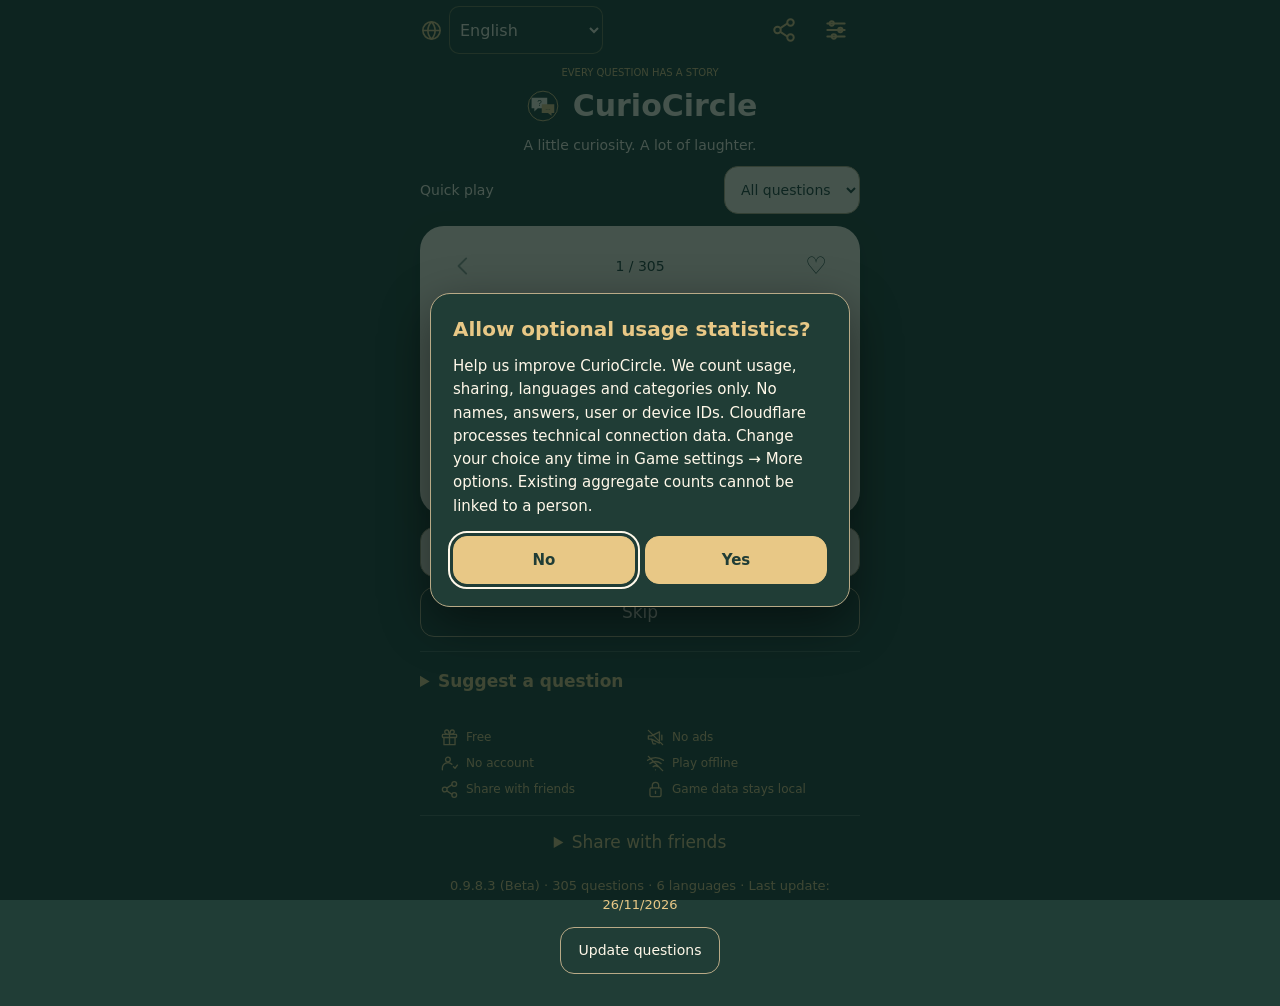
==== index.html @ 9eec9ba7 "Release catalogue quality beta 0.9.8.3" ====
<!doctype html>
<html lang="en-GB"><head><meta charset="utf-8"><meta name="viewport" content="width=device-width,initial-scale=1,viewport-fit=cover"><meta name="theme-color" content="#203d36"><link rel="manifest" href="./manifest.webmanifest"><link rel="icon" href="./icon.svg"><title>CurioCircle</title><style>
*{box-sizing:border-box}body{margin:0;background:#203d36;color:#fff8e9;font:17px system-ui,sans-serif;min-height:100dvh}main{max-width:480px;margin:auto;padding:24px 20px}header{text-align:center}h1{font-size:36px;margin:12px 0}p{line-height:1.5}small{color:#e8c886}button,select{font:inherit;padding:14px;border-radius:14px;border:1px solid #b9aa87;background:#fff8e9;color:#203d36;cursor:pointer}button:focus-visible,select:focus-visible{outline:3px solid #e8c886;outline-offset:3px}.card{background:#fff8e9;color:#203d36;border-radius:24px;padding:24px;min-height:260px;display:flex;flex-direction:column;justify-content:space-between;margin:24px 0;box-shadow:0 8px 24px #0003}.top{display:flex;justify-content:space-between;align-items:center;gap:12px}.question{font-size:27px;font-weight:650;text-align:center;line-height:1.35}.actions{display:grid;gap:12px}.secondary{background:transparent;color:#fff8e9}.note{text-align:center;font-size:13px;color:#e8c886}#heart{padding:8px 14px;font-size:24px}footer{text-align:center;margin-top:24px} .languages{display:flex;gap:4px}.languages button{background:transparent;color:#fff8e9;border:0;padding:10px 6px;font-size:13px}.languages button[aria-pressed=true]{color:#e8c886;text-decoration:underline;font-weight:bold}button:disabled{opacity:.45;cursor:default}#filter{font-size:14px} footer.note{display:flex;flex-direction:column;align-items:center;gap:12px;margin-top:24px;padding-bottom:env(safe-area-inset-bottom,0px);line-height:1.5}footer.note br{display:none}#updateStatus:empty{display:none}#update{font-size:14px;padding:12px 18px}#heart[aria-pressed=true]{color:#b52d42}#count{font-size:14px;color:#476057}header h1{margin:8px 0}header p{margin:8px 0 16px}main{padding-top:20px} .card{margin:20px 0}  .settings{margin:12px 0;display:grid;gap:8px}.settings summary{cursor:pointer;color:#e8c886;font-size:14px;padding:8px 0}.settings label{font-size:14px}.settings select,.settings input{width:100%;font:inherit;padding:10px;border-radius:10px;border:1px solid #b9aa87}.settings[open]>*{margin-bottom:8px}#turn{text-align:center;color:#e8c886;font-size:15px;margin:8px 0}#turn:empty{display:none}#filter{max-width:65%} header .brand{display:flex;align-items:center;justify-content:center;gap:10px}header .brand img{width:48px;height:48px}header h1{font-size:30px}header p{font-size:14px;margin:4px 0 12px}header small{font-size:10px}.sharePanel{margin-top:24px;border-top:1px solid #ffffff30;padding-top:16px;text-align:center}.sharePanel summary{cursor:pointer;color:#e8c886;padding:10px}.sharePanel img{display:block;width:164px;margin:16px auto;border-radius:8px}.sharePanel a{color:#e8c886}.sharePanel .actions{margin:16px 0}.sharePanel p{font-size:14px}.nav{display:flex;justify-content:space-between;align-items:center;margin-top:8px}.nav button{font-size:14px;padding:10px 14px}#playerSetup button{margin-top:8px} @media(max-width:380px){main{padding:16px 14px}.card{padding:20px;min-height:240px}.question{font-size:24px}.nav{gap:8px}.nav button{font-size:12px}}button[hidden]{display:none} .settings input{color:#203d36;background:#fff8e9} .sharePanel{scroll-margin-top:16px}main{padding-top:0}.smart{position:sticky;top:0;z-index:5;background:#203d36;display:flex;justify-content:space-between;align-items:center;gap:4px;padding:6px 0;transition:transform .18s ease;}.smart.away:not(:focus-within){transform:translateY(-120%);pointer-events:none}.navIcons{display:flex;gap:4px}.languages{gap:2px}.languages button{font-size:16px;min-width:48px;min-height:48px;padding:8px 4px}.iconButton{display:inline-flex;align-items:center;justify-content:center;width:48px;height:48px;flex:none;padding:10px;border:0;background:transparent;color:#e8c886}.iconButton svg{width:26px;height:26px;fill:none;stroke:currentColor;stroke-width:1.8;stroke-linecap:round;stroke-linejoin:round}.card .iconButton{color:#203d36}.card .top{gap:4px}#heart{min-width:48px;min-height:48px;padding:6px;border:0;background:transparent}#progress{font-size:14px}#count{text-align:center;font-size:13px}.modeRow{gap:8px;font-size:14px}.modeRow select{min-height:48px;padding:8px 12px}.settings:not([open]){display:none}.settings[open]{display:block;scroll-margin-top:68px}.card{margin:12px 0;min-height:245px;padding:16px 20px;gap:12px}.question{overflow-wrap:anywhere}.actions{gap:10px}.actions button{min-height:48px}.sharePanel{margin-top:16px;padding-top:6px;scroll-margin-top:68px}footer.note{margin-top:14px;gap:12px}#update{min-height:44px}header p{margin-bottom:10px}header .brand img{width:40px;height:40px}@media(max-width:360px){.languages button{min-width:44px}.navIcons{gap:0}.card{padding:12px 16px}.question{font-size:23px}}@media(prefers-reduced-motion:reduce){.smart{transition:none}}#categoryTag{align-self:center;border-radius:999px;padding:5px 12px;font-size:12px;font-weight:600;background:#e7ddf5;color:#64428a}#categoryTag[data-cat="0"]{background:#f5dfa3;color:#72520c}#categoryTag[data-cat="1"]{background:#d9e7fa;color:#254b83}#categoryTag[data-cat="3"]{background:#d7ead9;color:#315c39}#categoryTag[data-cat="4"]{background:#f8dcc8;color:#934c24}#categoryTag[data-cat="5"]{background:#f1d9e4;color:#873d60}#categoryTag[data-cat="6"]{background:#dfdcf8;color:#51428a}#categoryTag[data-cat="7"]{background:#cde9e8;color:#245d59}#categoryTag[hidden]{display:none}.settings input[type=checkbox]{width:20px;height:20px;vertical-align:middle}.settings p{font-size:14px}.card{gap:8px}#extrasPanel{padding:8px 0}#extrasPanel h3{font-size:15px;margin:16px 0 8px}#extrasPanel button{margin:4px 0;min-height:44px}#extrasPanel textarea{width:100%;font:inherit;border-radius:10px;padding:10px}#customFields label{display:block;margin:6px 0}#favList{max-height:240px;overflow:auto}#favList p{border-bottom:1px solid #ffffff30;padding:8px 0;margin:0}@media(prefers-reduced-motion:no-preference){.question{animation:appear .18s ease}@keyframes appear{from{opacity:.7}to{opacity:1}}}.languageControl{display:flex;align-items:center;gap:6px;min-width:0;flex:1;max-width:230px}.languageControl svg{width:23px;height:23px;flex:none;fill:none;stroke:#e8c886;stroke-width:1.7}.languageControl select{min-height:48px;min-width:0;max-width:100%;font-size:16px;padding:8px 6px;background:#203d36;color:#fff8e9;border:1px solid #e8c88666;border-radius:10px}.languageControl select option{background:#203d36;color:#fff8e9}@media(max-width:340px){.languageControl{gap:3px}.languageControl select{font-size:14px}.navIcons{gap:0}}
/* Settings: reserve room for visible keyboard focus, even with wrapped labels. */
.settings[open]{display:block;line-height:1.45}
.settings[open]>summary{margin:0 0 14px;padding:8px 0}
.settings[open]>label:not(:has(input[type="checkbox"])),#playerSetup>label,#customFields>label{display:block;margin:14px 0 8px;line-height:1.45;overflow-wrap:anywhere}
.settings[open]>select,#playerSetup>input,#customFields input{display:block;width:100%;min-height:48px;margin:0 0 16px;box-sizing:border-box}
.settings[open]>label:has(input[type="checkbox"]){display:flex;align-items:flex-start;gap:8px;margin:14px 0;min-height:44px;line-height:1.45}
.settings input[type="checkbox"]{flex:none;margin:3px 0 0}
.settings input:focus-visible,.settings textarea:focus-visible{outline:3px solid #e8c886;outline-offset:3px}
.settings #playerSetup[hidden]{display:none}
.settings #playerSetup:not([hidden]){margin:0 0 16px}
.settings #playerSetup button{margin:0 0 8px}
.settings #customFields>label{margin:12px 0 16px}
.settings #customFields input{margin:8px 0 0}
.settings #extrasPanel h3{margin:20px 0 10px;line-height:1.45}
.settings #extrasPanel button{margin:6px 10px 6px 0}
.settings #feedbackText{display:block;margin:8px 0 12px}
.settings #restart{margin-top:12px;min-height:48px;max-width:100%;white-space:normal}

[hidden]{display:none!important}
#activeFilters{display:flex;align-items:center;gap:8px;justify-content:space-between;margin:7px 0 2px;flex-wrap:wrap}
#activeFilterText{font-size:13px;color:#e8c886;overflow-wrap:anywhere;flex:1;min-width:0}
#clearFilters{font-size:13px;min-height:44px;padding:8px 10px}
#benefits{display:grid;grid-template-columns:repeat(2,minmax(0,1fr));gap:7px 12px;margin:16px auto 6px;max-width:400px;font-size:12px;color:#e8c886;line-height:1.35}
.benefit{display:flex;align-items:center;gap:7px;min-width:0}
.benefit svg{width:19px;height:19px;flex:none;fill:none;stroke:currentColor;stroke-width:1.65;stroke-linecap:round;stroke-linejoin:round}
.benefit span{min-width:0;overflow-wrap:anywhere}
@media(max-width:340px){.benefit{gap:4px}.benefit svg{width:17px;height:17px}}
.settingsHeading{font-size:13px;color:#e8c886;margin:16px 0 8px;border-bottom:1px solid #ffffff30;padding-bottom:7px}
#privacyPanel{margin:14px 0 4px}
#privacyPanel p{color:#fff8e9;line-height:1.55}
#shareStatus:not(:empty){min-height:24px;color:#e8c886}
#currentMode{min-width:0;overflow-wrap:anywhere}
#filter{min-width:0}
#extrasPanel button{max-width:100%;white-space:normal}
#favList p{overflow-wrap:anywhere}
#categoryTag{text-align:center;max-width:100%;overflow-wrap:anywhere}
.question{hyphens:auto}
@media(max-width:360px){#benefits{font-size:11px;gap:3px 8px}#filter{max-width:60%}}

#communityRating{padding-top:4px;text-align:center;color:#536b60;font-size:11px}
#communityRating p{margin:0 0 3px}
#communityRating [role=status]:empty{display:none}
.cc-rating-label{font-size:11px;line-height:1.3}
.cc-rating-actions{display:flex;justify-content:center;gap:6px}
.cc-rating-actions .cc-thumb{display:inline-flex;align-items:center;justify-content:center;width:44px;height:44px;min-width:44px;padding:0;border:0;border-radius:10px;background:transparent;color:#657c70}
.cc-thumb svg{width:21px;height:21px;fill:none;stroke:currentColor;stroke-width:1.7;stroke-linecap:round;stroke-linejoin:round}
.cc-rating-actions .cc-thumb[aria-pressed=true]{color:#203d36;background:#dce7df}
.cc-rating-actions .cc-thumb[aria-pressed=true] svg{fill:#c4d7ca;stroke-width:2}
.cc-rating-actions button:focus-visible{outline-color:#203d36}
#communityRating .cc-remove-rating{padding:4px 8px;min-height:32px;border:0;background:transparent;text-decoration:underline;color:#536b60;font-size:11px}
#communitySettings{border-top:1px solid #ffffff30;padding:12px 0;margin:10px 0}
#communitySettings summary{font-weight:600;min-height:44px;color:#e8c886;cursor:pointer}
#communitySettings textarea{display:block;width:100%;margin:8px 0;color:#203d36;background:#fff8e9;min-height:90px}
#communitySettings .cc-community-note{font-size:12px;color:#c4c8c6;line-height:1.45;margin:5px 0 10px}
#communitySettings button{font-size:14px;min-height:44px}
/* Mobile UX review: grouped settings, consistent touch targets, clear spacing. */
html{scroll-padding-top:72px}
main{padding-bottom:max(20px,env(safe-area-inset-bottom))}
button,select,input,textarea{max-width:100%;touch-action:manipulation}
button{white-space:normal;overflow-wrap:anywhere}
textarea,input:not([type=checkbox]){font:inherit;font-size:16px;line-height:1.5}
textarea{resize:vertical}
textarea:focus-visible,input:focus-visible,summary:focus-visible{outline:3px solid #e8c886;outline-offset:3px}
details summary{overflow-wrap:anywhere}
#extrasPanel .optionGroup{border-bottom:1px solid #ffffff22;padding:4px 0;margin:4px 0 8px}
#extrasPanel .optionGroup>summary,#communitySettings summary{display:list-item;min-height:44px;padding:12px 0;color:#e8c886;cursor:pointer;line-height:1.4}
#extrasPanel .optionGroup[open]{padding-bottom:12px}
#extrasPanel .optionGroup p{margin:8px 0;line-height:1.5}
#extrasPanel .backupActions{display:grid;grid-template-columns:1fr 1fr;gap:10px;margin:10px 0}
#extrasPanel .backupActions button{margin:0;width:100%;min-width:0}
#extrasPanel .optionGroup>button{display:block;margin:12px 0 0;width:100%;min-height:44px}
#favList{max-height:none;overflow:visible}
#favList .favRow{display:grid;grid-template-columns:minmax(0,1fr) 44px;align-items:center;gap:12px;border-bottom:1px solid #ffffff20;padding:8px 0;font-size:14px;line-height:1.45;overflow-wrap:anywhere}
#favList .favRemove{padding:0;margin:0;display:grid;place-items:center;width:44px;height:44px;border:0;background:transparent;color:#ed9da6;font-size:24px}
#favStatus:empty,#extraStatus:empty,#feedbackStatus:empty,#communitySettings [role=status]:empty{display:none}
#favStatus,#feedbackStatus,#communitySettings [role=status]{font-size:13px;line-height:1.4;margin:10px 0 0}
#communitySettings{padding:6px 0;margin:14px 0 8px}
#communitySettings textarea,#feedbackText{box-sizing:border-box;width:100%;border:1px solid #b9aa87;border-radius:12px;padding:12px;font:inherit;font-size:16px;line-height:1.5;background:#fff8e9;color:#203d36;min-height:90px}
#communitySettings label{display:block;font-size:14px;margin:6px 0 8px}
#communitySettings .cc-submit{display:block;width:100%;margin:12px 0 0;min-height:48px}
.cc-community-note,#communitySettings .cc-community-note{font-size:12px;line-height:1.45;color:#c4c8c6;margin:6px 0 10px}
.cc-pending-actions{display:grid;gap:8px;margin-top:12px}
.cc-pending-actions button{background:transparent;color:#fff8e9;min-height:44px}
.cc-rating-actions{gap:12px}
.cc-rating-label{max-width:260px;margin-inline:auto!important}
#privacyPanel p{font-size:13px;line-height:1.55}
.srOnly{position:absolute;width:1px;height:1px;padding:0;margin:-1px;overflow:hidden;clip:rect(0,0,0,0);white-space:nowrap;border:0}
@media(max-width:340px){#extrasPanel .backupActions{grid-template-columns:1fr}.modeRow{gap:6px}.modeRow select{max-width:60%}}
#categoryFilter{border:1px solid #ffffff30;border-radius:12px;margin:12px 0 16px;padding:8px 12px 12px;min-width:0}#categoryFilter legend{font-size:14px;color:#e8c886;padding:0 6px}#categoryFilter .categoryChoice{display:flex;align-items:center;gap:12px;min-height:44px;padding:7px 0;cursor:pointer;overflow-wrap:anywhere}#categoryFilter .categoryChoice input{margin:0;accent-color:#e8c886;width:22px;height:22px}#categoryFilter .categoryMaster{font-weight:600;border-bottom:1px solid #ffffff30}#applyCategories{width:100%;min-height:44px;margin:8px 0 0;padding:10px;font-size:14px}#categoryFilter .categoryChoice span{flex:1;min-width:0}
#appDialog{box-sizing:border-box;width:calc(100% - 32px);max-width:420px;max-height:calc(100dvh - 32px);overflow:auto;border:1px solid #b9aa87;border-radius:20px;padding:22px;background:#203d36;color:#fff8e9;box-shadow:0 16px 50px #0007}#appDialog::backdrop{background:#071d18bf}#appDialog h2{margin:0 0 12px;font-size:20px;color:#e8c886;line-height:1.35;overflow-wrap:anywhere}#dialogMessage{font-size:15px;line-height:1.55;margin:0 0 18px;overflow-wrap:anywhere}#dialogCopy{width:100%;padding:10px;border:1px solid #b9aa87;border-radius:10px;background:#fff8e9;color:#203d36;min-height:90px;margin-bottom:14px;resize:vertical}#appDialog .dialogActions{display:flex;flex-wrap:wrap;gap:10px;justify-content:flex-end}#appDialog button{flex:1;min-height:48px;padding:10px;font-size:15px}#appDialog button:focus-visible{outline-offset:2px}
#usagePanel{padding:12px 0 4px;border-top:1px solid #ffffff30;margin:12px 0}#extrasPanel #usagePanel h3{font-size:15px;margin:4px 0 8px;color:#e8c886}#usageHint{font-size:13px;line-height:1.5}#usagePanel .usageChoice{display:flex;align-items:center;gap:10px;min-height:48px;cursor:pointer}#usageConsent{accent-color:#e8c886;flex:none;width:22px;height:22px}
#achievementHint{font-size:13px;color:#e8c886;line-height:1.45}#achievementOverview{display:grid;grid-template-columns:repeat(2,minmax(0,1fr));gap:8px;margin:10px 0}.achievementMetric{border:1px solid #ffffff26;border-radius:12px;padding:12px 9px;display:grid;gap:4px;overflow-wrap:anywhere}.achievementMetric strong{font-size:20px;color:#e8c886}.achievementMetric span{font-size:12px;line-height:1.35}.achievementGroup{border-bottom:1px solid #ffffff26;padding:5px 0}.achievementGroup summary{min-height:44px;line-height:1.4;overflow-wrap:anywhere}.achievementGroup p{font-size:12px;line-height:1.45;margin:7px 0}.achievementGroup progress{width:100%;height:10px;accent-color:#e8c886}.achievementMedals{display:flex;flex-wrap:wrap;gap:6px;margin:10px 0}.achievementMedals span{padding:6px 9px;border-radius:12px;font-size:12px;border:1px solid #e8c88655}.achievementMedals .earned{background:#e8c886;color:#203d36}.achievementMedals .locked{color:#e7dfcc}.achievementChoice{display:flex;align-items:center;gap:10px;min-height:44px;margin-top:10px}#achievementEffects{accent-color:#e8c886;flex:none}#achievementNotice{position:fixed;bottom:max(16px,env(safe-area-inset-bottom));left:50%;transform:translateX(-50%);width:calc(100% - 32px);max-width:400px;z-index:9;background:#e8c886;color:#203d36;border-radius:14px;padding:13px 16px;box-shadow:0 6px 30px #0006;font-size:14px;text-align:center;pointer-events:none;overflow-wrap:anywhere}@media(prefers-reduced-motion:no-preference){#achievementNotice:not([hidden]){animation:achievementAppear .3s ease-out}@keyframes achievementAppear{from{opacity:0;transform:translate(-50%,8px)}to{opacity:1;transform:translate(-50%,0)}}}
#appDialog.equalChoices .dialogActions button{flex:1 1 0;min-width:0;background:#e8c886;color:#203d36;border:1px solid #e8c886;font-weight:600}#appDialog.equalChoices .dialogActions button:focus-visible{outline:2px solid #fff8e9;outline-offset:3px}
</style></head>
<body><main><nav id="smartHeader" class="smart"><div class="languageControl"><svg aria-hidden="true" viewBox="0 0 24 24"><circle cx="12" cy="12" r="9"/><path d="M3 12h18M12 3c-5 5-5 13 0 18M12 3c5 5 5 13 0 18"/></svg><select id="lang" aria-label="Language"><option value="en" lang="en-GB">English</option><option value="de" lang="de-DE">Deutsch</option><option value="es" lang="es-ES">Español</option><option value="fr" lang="fr-FR">Français</option><option value="pt" lang="pt-BR">Português (BR)</option><option value="it" lang="it-IT">Italiano</option></select></div><div class="navIcons"><button id="shareJump" class="iconButton" type="button"><svg viewBox="0 0 24 24" aria-hidden="true"><circle cx="18" cy="5" r="3"/><circle cx="6" cy="12" r="3"/><circle cx="18" cy="19" r="3"/><path d="m9 10 6-4M9 14l6 4"/></svg></button><button id="settingsJump" class="iconButton" type="button"><svg viewBox="0 0 24 24" aria-hidden="true"><path d="M4 6h16M4 12h16M4 18h16"/><circle cx="8" cy="6" r="2"/><circle cx="16" cy="12" r="2"/><circle cx="10" cy="18" r="2"/></svg></button></div></nav><header><small id="brandStory">EVERY QUESTION HAS A STORY</small><div class="brand"><img src="./icon.svg" alt=""><h1>CurioCircle</h1></div><p id="brandTagline">A little curiosity. A lot of laughter.</p></header><div class="top modeRow"><span id="currentMode"></span><select id="filter"></select></div><div id="activeFilters" hidden><span id="activeFilterText"></span><button id="clearFilters" class="secondary" type="button"></button></div><details class="settings"><summary id="settingsTitle"></summary><h3 class="settingsHeading" id="playHeading"></h3><label for="mode" id="modeLabel"></label><select id="mode"></select><div id="playerSetup" hidden><label for="players" id="playersLabel"></label><input id="players" maxlength="240"><button id="applyPlayers" type="button" class="secondary"></button></div><fieldset id="categoryFilter"><legend id="categoryLabel"></legend><label class="categoryChoice categoryMaster"><input type="checkbox" id="allCategories"><span id="allCategoriesLabel"></span></label><div id="categoryChoices"></div><button id="applyCategories" type="button" class="secondary"></button></fieldset><label><input type="checkbox" id="awake"> <span id="awakeLabel"></span></label><p id="instructions"></p><details id="extrasPanel"><summary id="extrasTitle"></summary><h3 class="settingsHeading" id="questionHeading"></h3><details class="optionGroup" id="favPanel"><summary id="favTitle"></summary><div id="favList"></div><p id="favStatus" role="status"></p></details><details id="achievementPanel" class="optionGroup"><summary id="achievementTitle"></summary><p id="achievementHint"></p><div id="achievementOverview"></div><div id="achievementGroups"></div><label class="achievementChoice"><input type="checkbox" id="achievementEffects"><span id="achievementEffectsLabel"></span></label></details><details class="optionGroup"><summary id="customTitle"></summary><p id="customHint"></p><div id="customFields"></div><button id="addCustom" type="button"></button></details><h3 class="settingsHeading" id="dataHeading"></h3><details class="optionGroup"><summary id="dataTitle"></summary><div class="backupActions"><button id="exportData" type="button"></button><button id="importData" type="button"></button></div><input id="importFile" type="file" accept="application/json" hidden><button id="resetData" class="secondary" type="button"></button></details><details class="optionGroup" id="betaFeedbackPanel"><summary id="feedbackTitle"></summary><label class="srOnly" for="feedbackText" id="feedbackLabel"></label><textarea id="feedbackText" rows="3" maxlength="1000" aria-describedby="feedbackHint"></textarea><p id="feedbackHint" class="cc-community-note"></p><button id="feedbackCopy" type="button"></button><p id="feedbackStatus" role="status"></p></details><p id="extraStatus" role="status"></p><details id="privacyPanel" class="optionGroup"><summary id="privacyTitle"></summary><p id="privacyText"></p><p id="communityPrivacy"></p></details><section id="usagePanel" aria-labelledby="usageTitle"><h3 id="usageTitle"></h3><p id="usageHint"></p><label class="usageChoice"><input type="checkbox" id="usageConsent"><span id="usageConsentLabel"></span></label></section></details><button id="restart" class="secondary" type="button"></button></details><div id="turn" aria-live="polite"></div><section class="card"><div class="top"><button id="back" class="iconButton" type="button"><svg viewBox="0 0 24 24" aria-hidden="true"><path d="m14 5-7 7 7 7"/></svg></button><span id="progress"></span><button id="heart" aria-label="Favourite" aria-pressed="false">♡</button></div><div id="categoryTag"></div><div class="question" id="question" aria-live="polite"></div><div id="communityRating" hidden></div><div id="count"></div></section><div class="actions"><button id="answer"></button><button class="secondary" id="skip"></button><button id="roundRestart" type="button" hidden></button><button id="emptyReset" class="secondary" type="button" hidden></button></div><div id="communitySettings" hidden></div><div id="benefits" role="list"><div class="benefit" role="listitem"><svg aria-hidden="true" focusable="false" viewBox="0 0 24 24"><rect x="3" y="8" width="18" height="4" rx="1"/><path d="M5 12v9h14v-9M12 8v13M12 8C8 8 6 7 6 5a2.5 2.5 0 0 1 5 0l1 3ZM12 8c4 0 6-1 6-3a2.5 2.5 0 0 0-5 0l-1 3Z"/></svg><span id="benefit0"></span></div><div class="benefit" role="listitem"><svg aria-hidden="true" focusable="false" viewBox="0 0 24 24"><path d="M3 10v4h4l10 5V5L7 10H3ZM7 14l2 6h3M20 9v6M3 3l18 18"/></svg><span id="benefit1"></span></div><div class="benefit" role="listitem"><svg aria-hidden="true" focusable="false" viewBox="0 0 24 24"><circle cx="10" cy="7" r="3"/><path d="M3 20v-2a7 7 0 0 1 12-5M17 16l2 2 3-4"/></svg><span id="benefit2"></span></div><div class="benefit" role="listitem"><svg aria-hidden="true" focusable="false" viewBox="0 0 24 24"><path d="M2 8a16 16 0 0 1 20 0M5 12a11 11 0 0 1 14 0M9 16a5 5 0 0 1 6 0M12 20h.01M3 3l18 18"/></svg><span id="benefit3"></span></div><div class="benefit" role="listitem"><svg aria-hidden="true" focusable="false" viewBox="0 0 24 24"><circle cx="18" cy="5" r="3"/><circle cx="6" cy="12" r="3"/><circle cx="18" cy="19" r="3"/><path d="m9 10 6-4M9 14l6 4"/></svg><span id="benefit4"></span></div><div class="benefit" role="listitem"><svg aria-hidden="true" focusable="false" viewBox="0 0 24 24"><rect x="5" y="10" width="14" height="11" rx="2"/><path d="M8 10V7a4 4 0 0 1 8 0v3M12 14v3"/></svg><span id="benefit5"></span></div></div><details id="sharePanel" class="sharePanel"><summary id="shareTitle"></summary><p id="shareBenefits"></p><img id="qrImage" src="./qr.svg" alt="QR code"><a href="./qr.svg" download="CurioCircle-QR.svg" id="saveQR"></a><div class="actions"><button id="copyLink"></button><button id="whatsapp"></button><button id="shareQuestion" class="secondary"></button><button id="nativeShare" class="secondary"></button><button id="install" class="secondary"></button></div><p id="installHelp"></p><p id="shareStatus" role="status"></p></details><footer class="note"><span id="catalogueInfo"></span><br><button id="update" class="secondary" type="button"></button><button id="appUpdate" class="secondary" hidden></button><span id="offlineStatus" role="status"></span><div id="updateStatus" role="status"></div></footer></main><div id="achievementNotice" role="status" aria-live="polite" hidden></div>
<dialog id="appDialog" aria-labelledby="dialogTitle" aria-describedby="dialogMessage"><h2 id="dialogTitle">CurioCircle</h2><p id="dialogMessage"></p><textarea id="dialogCopy" readonly rows="3" hidden></textarea><div class="dialogActions"><button id="dialogCancel" type="button" class="secondary"></button><button id="dialogOK" type="button"></button></div></dialog><script src="./achievements.js"></script><script src="./usage.js?v=0982"></script><script src="./diversity.js"></script><script src="./mix.js"></script><script src="./localisation.js"></script><script src="./backend/community-client.js?v=098"></script>
<script>
'use strict';
const APP_VERSION="0.9.8.3 (Beta)";const LANGS=['en','de','es','fr','pt','it'];const LOCALES={en:'en-GB',de:'de-DE',es:'es-ES',fr:'fr-FR',pt:'pt-BR',it:'it-IT'};const LANG_NAMES={en:'English',de:'Deutsch',es:'Español',fr:'Français',pt:'Português (BR)',it:'Italiano'};let qs=[],catalogue=null;function validCatalogue(c){return c&&Number.isInteger(c.version)&&typeof c.published==='string'&&/^\d{4}-\d{2}-\d{2}$/.test(c.published)&&Number.isFinite(Date.parse(c.published+'T00:00:00Z'))&&Array.isArray(c.questions)&&c.questions.length>=200&&c.questions.every((q,i)=>q.id===i&&LANGS.every(k=>typeof q[k]==='string'&&q[k].trim())&&(i<100||Number.isInteger(q.category)&&q.category>=0&&q.category<=7));}function applyCatalogue(c){catalogue=c;qs=c.questions.map(q=>LANGS.map(k=>q[k]));}applyCatalogue(bundledCatalogue);try{const c=JSON.parse(localStorage.getItem('curiocircle-catalogue'));if(validCatalogue(c)&&c.version>=catalogue.version)applyCatalogue(c);localStorage.setItem('curiocircle-catalogue',JSON.stringify(catalogue))}catch{};const labels={en:['All questions','Favourites','Answered & next','Skip','Times answered','No favourites yet','New round'],de:['Alle Fragen','Favoriten','Beantwortet & weiter','Überspringen','Mal beantwortet','Noch keine Favoriten','Neue Runde'],es:['Todas las preguntas','Favoritas','Respondida y siguiente','Saltar','Veces respondida','Aún no hay favoritas','Nueva ronda'],...CC_I18N.labels};
const quickText={"de":["Kostenlos","Werbefrei","Ohne Anmeldung","Offline spielbar","Filter","Filter zurücksetzen","Noch nie beantwortet","Datenschutz","Du brauchst kein Konto und musst keine persönlichen Daten angeben. Im Reihum-Modus kannst du freiwillig Namen oder Spitznamen eingeben. Sie bleiben wie Favoriten, Antwortzähler, Spielstände und eigene Fragen auf deinem Gerät. CurioCircle speichert keine gesprochenen Antworten und überträgt diese Spieldaten nicht automatisch. Der geteilte App-Link enthält keine Spieldaten. Geteilte eigene Fragen können persönliche Inhalte enthalten; eine exportierte Sicherung enthält auch lokale Spielernamen und Spielstände. Du entscheidest, ob du diese Inhalte weitergibst; externe Dienste wie WhatsApp haben eigene Datenschutzregeln. Kein Werbetracking. Für das erste Laden und Updates ist Internet nötig; der Hostinganbieter kann technische Verbindungsdaten (z. B. IP-Adressen) verarbeiten.","Frage kopiert","Teilen abgeschlossen","Teilen nicht möglich","WhatsApp geöffnet","Keine Favoriten gespeichert","Spiel & Filter","Fragen & Favoriten","Daten & Feedback","Zurück zum Spiel","Sprachen","Mit Freunden teilbar","Spieldaten bleiben lokal","Offline nach dem ersten Online-Aufruf."],"en":["Free","No ads","No account","Play offline","Filter","Reset filters","Never answered","Privacy","You do not need an account or have to provide personal details. In take-turns mode, you can optionally enter names or nicknames. They stay on your device, along with favourites, answer counts, game progress and custom questions. CurioCircle does not record spoken answers or automatically transmit this game data. The shared app link contains no game data. Shared custom questions may contain personal information; an exported backup includes local player names and game progress. You decide whether to send these; external services such as WhatsApp have their own privacy rules. No advertising tracking. Internet is needed for the first load and updates; the hosting provider may process technical connection data (e.g. IP addresses).","Question copied","Sharing completed","Unable to share","WhatsApp opened","No favourites saved","Game & filters","Questions & favourites","Data & feedback","Back to game","languages","Share with friends","Game data stays local","Play offline after the first online load."],"es":["Gratis","Sin publicidad","Sin registro","Juega sin conexión","Filtro","Restablecer filtros","Aún sin responder","Privacidad","No necesitas una cuenta ni facilitar datos personales. En el modo por turnos puedes introducir nombres o apodos de forma voluntaria. Se guardan en tu dispositivo, al igual que las favoritas, los contadores de respuestas, el progreso y tus propias preguntas. CurioCircle no graba las respuestas habladas ni envía estos datos de juego automáticamente. El enlace de la app no contiene datos de juego. Las preguntas propias que compartas pueden contener información personal; una copia de seguridad exportada incluye también los nombres de los jugadores y el progreso. Tú decides si quieres enviarlos; los servicios externos, como WhatsApp, tienen sus propias normas de privacidad. Sin seguimiento publicitario. Necesitas internet para la primera carga y las actualizaciones; el proveedor de alojamiento puede tratar datos técnicos de conexión (p. ej., direcciones IP).","Pregunta copiada","Contenido compartido","No se ha podido compartir","WhatsApp abierto","Aún no hay favoritas","Juego y filtros","Preguntas y favoritas","Datos y comentarios","Volver al juego","idiomas","Comparte con amigos","Datos de juego locales","Juega sin conexión tras el primer acceso con internet."],"fr":["Gratuit","Sans publicité","Sans compte","Joue hors connexion","Filtre","Réinitialiser les filtres","Pas encore de réponse","Confidentialité","Tu n’as pas besoin de compte ni de fournir de données personnelles. En mode chacun son tour, tu peux saisir des prénoms ou des pseudonymes si tu le souhaites. Ils restent sur ton appareil, tout comme les favoris, les compteurs de réponses, la progression et les questions personnelles. CurioCircle n’enregistre pas les réponses orales et ne transmet pas automatiquement ces données de jeu. Le lien de l’application ne contient aucune donnée de jeu. Les questions personnelles partagées peuvent contenir des informations personnelles ; une sauvegarde exportée inclut aussi les noms des joueurs et la progression. Tu décides si tu veux les transmettre ; les services externes comme WhatsApp ont leurs propres règles de confidentialité. Aucun suivi publicitaire. Une connexion est nécessaire au premier chargement et aux mises à jour ; l’hébergeur peut traiter des données techniques de connexion (p. ex. les adresses IP).","Question copiée","Partage terminé","Impossible de partager","WhatsApp ouvert","Aucun favori enregistré","Jeu et filtres","Questions et favoris","Données et avis","Retour au jeu","langues","Partage entre amis","Données de jeu locales","Joue hors connexion après le premier chargement en ligne."],"pt":["Grátis","Sem anúncios","Sem cadastro","Jogue sem internet","Filtro","Limpar filtros","Ainda não respondida","Privacidade","Você não precisa criar conta nem fornecer dados pessoais. No modo de turnos, pode inserir nomes ou apelidos se quiser. Eles ficam no seu dispositivo, assim como as favoritas, as contagens de respostas, o progresso e as perguntas personalizadas. O CurioCircle não grava respostas faladas nem envia esses dados de jogo automaticamente. O link do app não contém dados de jogo. Perguntas personalizadas compartilhadas podem conter informações pessoais; um backup exportado inclui também os nomes dos jogadores e o progresso. Você decide se quer enviá-los; serviços externos, como o WhatsApp, têm suas próprias regras de privacidade. Sem rastreamento publicitário. É preciso ter internet no primeiro acesso e nas atualizações; o provedor de hospedagem pode processar dados técnicos de conexão (por exemplo, endereços IP).","Pergunta copiada","Compartilhamento concluído","Não foi possível compartilhar","WhatsApp aberto","Nenhuma favorita salva","Jogo e filtros","Perguntas e favoritas","Dados e feedback","Voltar ao jogo","idiomas","Compartilhe com amigos","Dados de jogo locais","Jogue sem internet após o primeiro acesso online."],"it":["Gratis","Senza pubblicità","Senza registrazione","Gioca offline","Filtro","Azzera filtri","Non ancora risposta","Privacy","Non serve un account né fornire dati personali. Nella modalità a turno puoi inserire nomi o soprannomi, se vuoi. Restano sul tuo dispositivo, insieme alle preferite, ai contatori delle risposte, ai progressi e alle domande personalizzate. CurioCircle non registra le risposte a voce né trasmette automaticamente questi dati di gioco. Il link dell’app non contiene dati di gioco. Le domande personalizzate condivise possono contenere informazioni personali; un backup esportato include anche i nomi dei giocatori e i progressi. Decidi tu se inviarli; servizi esterni come WhatsApp hanno le proprie regole sulla privacy. Nessun tracciamento pubblicitario. Serve internet per il primo caricamento e gli aggiornamenti; il fornitore di hosting può trattare dati tecnici di connessione (ad es. indirizzi IP).","Domanda copiata","Condivisione completata","Impossibile condividere","WhatsApp aperto","Nessuna preferita salvata","Gioco e filtri","Domande e preferite","Dati e feedback","Torna al gioco","lingue","Condividi con gli amici","Dati di gioco locali","Gioca offline dopo il primo accesso online."]};const $=id=>document.getElementById(id);let state={lang:(LANGS.includes(navigator.language.slice(0,2))?navigator.language.slice(0,2):'en'),fav:[],counts:{}};try{const s=JSON.parse(localStorage.getItem('curiocircle-v1'));if(s&&labels[s.lang]&&Array.isArray(s.fav)&&s.counts)state=s}catch{};let filter=state.filter|| (state.only?'fav':'all'),only=filter==='fav',deck=Array.isArray(state.deck)?state.deck.filter(i=>Number.isInteger(i)&&i>=0&&(i<qs.length||state.custom?.some(q=>q.id===i))):[],pos=Number.isInteger(state.pos)?state.pos:0;
function save(celebrate=false){const result=CCAchievements.evaluate(state,qs.length,categoryOf);if(celebrate&&result.added.length&&state.achievements.effects)celebrateAchievements(result.added);state.deck=deck;state.pos=pos;state.only=only;state.filter=filter;try{localStorage.setItem('curiocircle-v1',JSON.stringify(state))}catch{}}
const groups=[[0,2,6,9,13,17,19,35,38,40,44,47,62,67,71,84,88,98],[1,5,14,23,30,42,61,66,76,79,92],[3,8,11,15,20,25,29,32,34,37,45,49,53,57,60,73,77,81,87,90,96],[4,7,10,12,16,18,21,24,26,27,31,33,39,46,50,55,58,59,64,69,74,75,85,89,95,97],[36,43,48,51,54,56,63,65,72,80,83,86,93,94],[22,28,41,52,68,70,78,82,91,99]];const categoryNames={de:['Humor & Kurioses','Kindheit & Erinnerungen','Fantasie','Alltag & Gewohnheiten','Abenteuer & Entdeckungen','Persönlichkeit & Meinungen','Freunde & Miteinander','Welt & Neugier'],en:['Humour & curiosities','Childhood & memories','Imagination','Everyday life & habits','Adventure & discovery','Personality & opinions','Friends & connection','World & curiosity'],es:['Humor y curiosidades','Infancia y recuerdos','Imaginación','Vida cotidiana y hábitos','Aventura y descubrimiento','Personalidad y opiniones','Amistad y convivencia','Mundo y curiosidad'],...CC_I18N.categoryNames};const categoryOf=i=>i>=100000?2:i>=100?(catalogue?.questions[i]?.category??-1):groups.findIndex(g=>g.includes(i));
let achievementTimer=null,lastShareAction=-Infinity;
function achievementLabel(key,lang=state.lang){const [id,level]=key.split(':'),index=CCAchievements.groups.findIndex(g=>g.id===id),t=CCAchievements.labels(lang);return t[2+index]+' · '+(level==='all'?t[9]:new Intl.NumberFormat(LOCALES[lang]).format(Number(level)))}
function clearAchievementNotice(){clearTimeout(achievementTimer);$('achievementNotice').hidden=true;$('achievementNotice').textContent=''}
function celebrateAchievements(keys){
 clearAchievementNotice();const el=$('achievementNotice'),t=CCAchievements.labels(state.lang);el.textContent='🏆 '+t[13]+' '+achievementLabel(keys[keys.length-1])+(keys.length>1?' +'+(keys.length-1):'');el.hidden=false;achievementTimer=setTimeout(clearAchievementNotice,4000)
}
function recordShareAction(){const now=performance.now();if(now-lastShareAction<1000)return;lastShareAction=now;CCAchievements.share(state);save(true);renderAchievements()}
function renderAchievements(){
 const t=CCAchievements.labels(state.lang),m=CCAchievements.metrics(state,qs.length,categoryOf),a=state.achievements,fmt=new Intl.NumberFormat(LOCALES[state.lang]);
 $('achievementTitle').textContent=t[0]+' ('+a.unlocked.length+'/'+CCAchievements.total+')';$('achievementHint').textContent=t[1];$('achievementEffects').checked=a.effects;$('achievementEffectsLabel').textContent=t[14];
 const el=(tag,value,cls)=>{const n=document.createElement(tag);if(value!==undefined)n.textContent=value;if(cls)n.className=cls;return n};
 const overview=CCAchievements.groups.slice(0,4).map((g,i)=>{const n=el('div',undefined,'achievementMetric');n.append(el('strong',fmt.format(m[g.id])+(g.id==='distinct'?' / '+fmt.format(qs.length):'')),el('span',t[2+i]));return n});
 $('achievementOverview').replaceChildren(...overview);
 const panel=$('achievementGroups');
 // Keep expanded groups when other app controls rerender.
 const open=new Set([...panel.querySelectorAll('details[open]')].map(x=>x.dataset.metric));
 const sections=CCAchievements.groups.map((g,i)=>{
  const n=el('details',undefined,'achievementGroup');n.dataset.metric=g.id;n.open=open.has(g.id);
  const unlocked=g.levels.filter(v=>a.unlocked.includes(g.id+':'+v)).length;
  const suffix=g.id==='categories'?'/ 8':g.id==='languages'?'/ 6':'';
  const s=el('summary',g.icon+' '+t[2+i]+' · '+fmt.format(m[g.id])+suffix+' ('+unlocked+'/'+g.levels.length+')');n.append(s);
  const next=g.levels.find(v=>!a.unlocked.includes(g.id+':'+v)),target=next==='all'?qs.length:next;
  if(next!==undefined){const p=el('p',t[10]+': '+(next==='all'?t[9]:fmt.format(target)));const progress=document.createElement('progress');progress.max=target;progress.value=Math.min(m[g.id],target);progress.setAttribute('aria-label',t[10]+': '+t[2+i]);n.append(p,progress)}else n.append(el('p',t[12]));
  const awards=el('div',undefined,'achievementMedals');for(const v of g.levels){const key=g.id+':'+v,won=a.unlocked.includes(key),label=v==='all'?t[9]:fmt.format(v),medal=el('span',(won?'🏆 ':'○ ')+label,won?'earned':'locked');medal.setAttribute('aria-label',achievementLabel(key)+(won?' · '+t[11]:''));awards.append(medal)}n.append(awards);
  if(g.id==='categories'){n.append(el('p',t[15]));for(const [c,count] of m.perCategory.entries())n.append(el('p',categoryNames[state.lang][c]+' · '+fmt.format(count)+' / 10','achievementCategory'))}
  if(g.id==='shares')n.append(el('p',t[16]));if(g.id==='languages')n.append(el('p',t[17]));if(g.id==='days')n.append(el('p',t[18]));return n;
 });
 panel.replaceChildren(...sections)
}
$('achievementEffects').onchange=()=>{CCAchievements.normalise(state).effects=$('achievementEffects').checked;clearAchievementNotice();save()};
const misc={de:['Alle Kategorien','Kategorie','Bildschirm eingeschaltet lassen','Wähle eine Frage, beantworte sie gemeinsam oder überspringe sie. Das Herz speichert Favoriten.','Offline','Neue Version verfügbar – aktualisieren','Frage teilen','Runde beendet','Keine Fragen in dieser Auswahl'],en:['All categories','Category','Keep screen awake','Answer a question together or skip it. Tap the heart to save favourites.','Offline','New version available – update','Share question','Round complete','No questions in this selection'],es:['Todas las categorías','Categoría','Mantener la pantalla encendida','Responded juntos o saltad la pregunta. Pulsa el corazón para guardar favoritas.','Sin conexión','Nueva versión disponible – actualizar','Compartir pregunta','Ronda terminada','No hay preguntas en esta selección'],...CC_I18N.misc};let lastTap=0;const dialogText={"de":["Lokale Spieldaten zurücksetzen","Spieler, Favoriten, Antwortzähler, eigene Fragen und Spielstand auf diesem Gerät löschen? Deine gesendeten Bewertungen, Vorschläge und dein App-Feedback bleiben erhalten.","Abbrechen","Zurücksetzen","Sicherung importieren","Die Sicherung ersetzt die lokalen Spieldaten. Deine Bewertungen und gesendeten Vorschläge bleiben erhalten.","Importieren","Zum Kopieren gedrückt halten.","Schließen","Ausstehende Bewertungen verwerfen","Spieldaten zurückgesetzt.","Lokale Spieldaten","Kopieren"],"en":["Reset local game data","Delete players, favourites, answer counts, your own questions and game progress on this device? Your submitted ratings, suggestions and app feedback are kept.","Cancel","Reset","Import backup","The backup replaces your local game data. Your ratings and submitted suggestions are kept.","Import","Press and hold the text to copy it.","Close","Discard pending ratings","Game data reset.","Local game data","Copy"],"es":["Restablecer datos de juego","¿Borrar jugadores, favoritas, contadores de respuestas, preguntas propias y progreso de este dispositivo? Se conservan las valoraciones, propuestas y comentarios enviados.","Cancelar","Restablecer","Importar copia","La copia sustituye los datos de juego locales. Se conservan las valoraciones y propuestas enviadas.","Importar","Mantén pulsado el texto para copiarlo.","Cerrar","Descartar valoraciones pendientes","Datos de juego restablecidos.","Datos de juego locales","Copiar"],"fr":["Réinitialiser les données du jeu","Supprimer les joueurs, favoris, compteurs de réponses, questions personnelles et la progression sur cet appareil ? Les avis, propositions et commentaires envoyés sont conservés.","Annuler","Réinitialiser","Importer une sauvegarde","La sauvegarde remplace les données locales du jeu. Les avis et propositions envoyés sont conservés.","Importer","Appuie longuement sur le texte pour le copier.","Fermer","Annuler les avis en attente","Données du jeu réinitialisées.","Données locales du jeu","Copier"],"pt":["Redefinir dados do jogo","Apagar jogadores, favoritos, contadores de respostas, perguntas próprias e progresso neste aparelho? As avaliações, sugestões e comentários enviados são mantidos.","Cancelar","Redefinir","Importar backup","O backup substitui os dados locais do jogo. As avaliações e sugestões enviadas são mantidas.","Importar","Toque e segure o texto para copiá-lo.","Fechar","Descartar avaliações pendentes","Dados do jogo redefinidos.","Dados locais do jogo","Copiar"],"it":["Reimposta dati di gioco","Eliminare giocatori, preferiti, contatori delle risposte, domande personali e progressi su questo dispositivo? Le valutazioni, le proposte e i commenti inviati vengono conservati.","Annulla","Reimposta","Importa backup","Il backup sostituisce i dati di gioco locali. Le valutazioni e le proposte inviate vengono conservate.","Importa","Tieni premuto il testo per copiarlo.","Chiudi","Annulla valutazioni in sospeso","Dati di gioco reimpostati.","Dati di gioco locali","Copia"]};
let dialogResolver=null;
function showAppDialog(title,message,action,{copy=null,cancelLabel=null,equalChoices=false}={}){
 const dlg=$('appDialog'),field=$('dialogCopy'),cancel=$('dialogCancel'),ok=$('dialogOK'),t=dialogText[state.lang];
 if(dlg.open||dialogResolver)return Promise.resolve(false);
 $('dialogTitle').textContent=title;$('dialogMessage').textContent=message;field.hidden=copy===null;field.value=copy??'';
 cancel.textContent=cancelLabel??(copy===null?t[2]:t[8]);ok.textContent=action;ok.hidden=copy!==null;dlg.classList.toggle('equalChoices',equalChoices);
 dlg.lang=LOCALES[state.lang];return new Promise(resolve=>{dialogResolver=resolve;dlg.showModal();cancel.focus()});
}
function finishAppDialog(result){const dlg=$('appDialog');if(!dlg.open)return;dlg.close(result?'yes':'no')}
$('dialogCancel').onclick=()=>finishAppDialog(false);$('dialogOK').onclick=()=>finishAppDialog(true);
$('appDialog').addEventListener('cancel',e=>{e.preventDefault();finishAppDialog(false)});
$('appDialog').addEventListener('close',()=>{const resolve=dialogResolver;dialogResolver=null;$('dialogCopy').value='';if(resolve)resolve($('appDialog').returnValue==='yes')});
function manualCopy(value){const t=dialogText[state.lang];return showAppDialog(t[12],t[7],t[8],{copy:value})}
const ALL_CATEGORIES=[0,1,2,3,4,5,6,7];
function selectedCategories(){if(Array.isArray(state.categories)){const ids=ALL_CATEGORIES.filter(c=>state.categories.includes(c));if(ids.length)return ids}return ALL_CATEGORIES.includes(state.category)?[state.category]:[...ALL_CATEGORIES]}
function eligibleQuestionIds(){const cats=selectedCategories();return [...qs.map((_,i)=>i),...(state.custom||[]).map(q=>q.id)].filter(i=>(filter==='all'||(filter==='fav'?state.fav.includes(i):!state.counts[i]))&&cats.includes(categoryOf(i)))}
let categoryDraft=null,categoryRenderKey='';
const categoryApplyText={de:'Auswahl übernehmen',en:'Apply selection',es:'Aplicar selección',fr:'Appliquer la sélection',pt:'Aplicar seleção',it:'Applica selezione'};
function drawCategories(){
 const selected=selectedCategories(),key=state.lang+':'+selected.join(',');
 if(categoryRenderKey!==key||categoryDraft===null){
  categoryDraft=[...selected];categoryRenderKey=key;
  $('categoryChoices').replaceChildren(...ALL_CATEGORIES.map(c=>{const label=document.createElement('label');label.className='categoryChoice';const box=document.createElement('input');box.type='checkbox';box.value=String(c);box.checked=categoryDraft.includes(c);box.onchange=()=>{categoryDraft=box.checked?[...new Set([...categoryDraft,c])]:categoryDraft.filter(x=>x!==c);refreshCategoryDraft()};const name=document.createElement('span');name.textContent=categoryNames[state.lang][c];label.append(box,name);return label}));
 }
 $('allCategoriesLabel').textContent=misc[state.lang][0];
 $('applyCategories').textContent=categoryApplyText[state.lang];
 refreshCategoryDraft();
}
function refreshCategoryDraft(){
 const selected=selectedCategories(),master=$('allCategories');
 master.checked=categoryDraft.length===ALL_CATEGORIES.length;master.indeterminate=categoryDraft.length>0&&!master.checked;
 for(const b of $('categoryChoices').querySelectorAll('input'))b.checked=categoryDraft.includes(Number(b.value));
 $('applyCategories').disabled=!categoryDraft.length||(categoryDraft.length===selected.length&&selected.every(c=>categoryDraft.includes(c)));
}
$('allCategories').onchange=()=>{categoryDraft=$('allCategories').checked?[...ALL_CATEGORIES]:[];refreshCategoryDraft()};
$('applyCategories').onclick=()=>{if(!categoryDraft?.length)return;state.categories=ALL_CATEGORIES.filter(c=>categoryDraft.includes(c));state.category=-1;categoryDraft=null;CCUsage.categories(state.categories);shuffle()};
function recentDeck(){return deck.slice(Math.max(0,Math.min(pos+1,deck.length)-12),Math.min(pos+1,deck.length))}
function shuffle(){CCUsage.newRound();const recent=recentDeck();deck=mixQuestions(eligibleQuestionIds(),recent);state.mixRevision=1;state.history={};pos=0;save();render()}

const updateLabels={en:['Update questions','Last update','Questions updated','Already up to date','Update unavailable','questions'],de:['Fragen aktualisieren','Letzte Aktualisierung','Fragen aktualisiert','Bereits aktuell','Aktualisierung nicht verfügbar','Fragen'],es:['Actualizar preguntas','Última actualización','Preguntas actualizadas','Ya está actualizado','No se ha podido actualizar','preguntas'],...CC_I18N.updateLabels};let updateResult=null;function render(){const u=updateLabels[state.lang];$('update').textContent=u[0];$('catalogueInfo').textContent=APP_VERSION+' · '+qs.length+' '+u[5]+' · '+LANGS.length+' '+quickText[state.lang][18]+(catalogue?' · '+u[1]+': ' +new Intl.DateTimeFormat(LOCALES[state.lang],{day:'2-digit',month:'2-digit',year:'numeric',timeZone:'UTC'}).format(new Date(catalogue.published+'T00:00:00Z')):'');$('updateStatus').textContent=updateResult===null?'':u[updateResult];const l=labels[state.lang],i=deck[pos],valid=i!==undefined;document.documentElement.lang=LOCALES[state.lang];$('lang').value=state.lang;renderLanguage();renderSettings();renderShare();renderExtras();const questionNode=$('question'),newText=valid?questionText(i):(deck.length&&pos===deck.length?misc[state.lang][7]:misc[state.lang][8]);if(questionNode.textContent!==newText){questionNode.textContent=newText;if(questionNode.animate&&typeof matchMedia==='function'&&matchMedia('(prefers-reduced-motion: no-preference)').matches)questionNode.animate([{opacity:.7},{opacity:1}],{duration:180})}renderQuick(valid);if(typeof CCCommunity!=='undefined')CCCommunity.render(valid?i:null,state.lang,APP_VERSION);$('progress').textContent=valid?(pos+1)+' / '+deck.length:'';$('count').textContent=valid?(state.counts[i]?l[4]+': '+state.counts[i]:quickText[state.lang][6]):'';$('heart').textContent=state.fav.includes(i)?'♥':'♡';$('heart').setAttribute('aria-pressed',String(state.fav.includes(i)));$('answer').textContent=l[2];$('skip').textContent=l[3];for(const id of ['heart','answer','skip'])$(id).disabled=!valid||(id==='answer'&&state.mode==='rotate'&&!(state.players?.length>=2))}
function resetFilters(){filter='all';only=false;state.category=-1;state.categories=[...ALL_CATEGORIES];categoryDraft=null;state.turn=0;shuffle()}function renderQuick(valid){const t=quickText[state.lang],l=labels[state.lang],x=extraLabels[state.lang];const cats=selectedCategories();const active=[filter==='fav'?l[1]:filter==='new'?x[0]:null,...(cats.length===ALL_CATEGORIES.length?[]:cats.map(c=>categoryNames[state.lang][c]))].filter(Boolean);$('activeFilters').hidden=!active.length;$('activeFilterText').textContent=t[4]+': '+active.join(' · ');$('clearFilters').textContent=t[5];$('emptyReset').textContent=t[5];$('emptyReset').hidden=valid||!active.length;$('roundRestart').textContent=l[6];$('roundRestart').hidden=valid||!deck.length;$('answer').hidden=!valid;$('skip').hidden=!valid;for(let i=0;i<4;i++)$('benefit'+i).textContent=t[i];$('benefit4').textContent=t[19];$('benefit5').textContent=t[20];$('benefit3').title=t[21];$('privacyTitle').textContent=t[7];$('privacyText').textContent=t[8];$('playHeading').textContent=t[14];$('questionHeading').textContent=t[15];$('dataHeading').textContent=t[16];$('restart').textContent=l[6]}$('clearFilters').onclick=resetFilters;$('emptyReset').onclick=resetFilters;$('roundRestart').onclick=()=>{state.turn=0;shuffle()};function next(answer){const i=deck[pos];if(i===undefined||Date.now()-lastTap<350)return;lastTap=Date.now();state.history=state.history||{};state.history[pos]=state.turn||0;if(answer&&state.mode==='rotate'&&state.players?.length)state.turn=((state.turn||0)+1)%state.players.length;if(answer){state.counts[i]=(state.counts[i]||0)+1;CCAchievements.answered(state,state.lang)}CCUsage.advance(answer);pos++;save(answer);render()}
$('lang').onchange=()=>{state.lang=$('lang').value;CCUsage.track('language',state.lang);save();render()};$('filter').onchange=()=>{filter=$('filter').value;only=filter==='fav';shuffle()};$('heart').onclick=()=>{const i=deck[pos];if(i===undefined)return;if(state.fav.includes(i)){removeFavourite(i);return}state.fav=[...state.fav,i];save(true);render()};$('answer').onclick=()=>next(true);$('skip').onclick=()=>next(false);const extraLabels={en:['Unanswered','All questions answered','Game settings','Game mode','Quick play','Everyone answers','Take turns','Player names (comma-separated)','Save players','New round','Everyone answers this question','Your turn: ','Enter at least two names'],de:['Unbeantwortet','Alle Fragen beantwortet','Spieleinstellungen','Spielmodus','Freies Spiel','Alle antworten','Reihum','Spielernamen (durch Kommas getrennt)','Spieler speichern','Neue Runde','Alle beantworten diese Frage','Du bist dran: ','Mindestens zwei Namen eingeben'],es:['Sin responder','Todas las preguntas respondidas','Opciones de juego','Modo de juego','Juego libre','Todos responden','Por turnos','Nombres (separados por comas)','Guardar jugadores','Nueva ronda','Todos responden a esta pregunta','Tu turno: ','Introduce al menos dos nombres'],...CC_I18N.extraLabels};
function renderSettings(){const x=extraLabels[state.lang],l=labels[state.lang];$('filter').replaceChildren(...['all','fav','new'].map((v,i)=>new Option([l[0],l[1],x[0]][i],v)));$('filter').value=filter;$('filter').setAttribute('aria-label',interfaceText[state.lang][6]);$('settingsTitle').textContent=x[2];$('settingsJump').setAttribute('aria-label',x[2]);$('settingsJump').title=x[2];$('currentMode').textContent=x[4+Math.max(0,['free','everyone','rotate'].indexOf(state.mode))];$('modeLabel').textContent=x[3];$('mode').replaceChildren(...['free','everyone','rotate'].map((v,i)=>new Option(x[i+4],v)));$('mode').value=state.mode||'free';$('playersLabel').textContent=x[7];$('applyPlayers').textContent=x[8];$('restart').textContent=x[9];$('playerSetup').hidden=state.mode!=='rotate';$('turn').textContent=state.mode==='everyone'?x[10]:state.mode==='rotate'?(state.players?.length?x[11]+state.players[(state.turn||0)%state.players.length]:x[12]):'';if(state.mode==='rotate'&&!state.players?.length){$('settingsTitle').parentElement.open=true;$('answer').disabled=true}}
$('players').value=(state.players||[]).join(', ');$('mode').onchange=()=>{state.mode=$('mode').value;save();render()};$('applyPlayers').onclick=()=>{const names=$('players').value.split(',').map(n=>n.trim()).filter(Boolean);if(names.length<2){$('players').setCustomValidity(extraLabels[state.lang][12]);$('players').reportValidity();return}$('players').setCustomValidity('');state.players=names;state.turn=0;save();render();$('settingsTitle').parentElement.open=false};$('players').oninput=()=>$('players').setCustomValidity('');$('restart').onclick=()=>{state.turn=0;shuffle();$('settingsTitle').parentElement.open=false};const shareText={en:['Share with friends','Free. No account needed. No ads. Play offline. Share with friends.','Save QR code','Copy link','Share via WhatsApp','More sharing options','Install CurioCircle','Android: open in Chrome and choose Install app or Add to Home screen. iPhone: open in Safari, tap Share and Add to Home Screen.','Link copied','Previous','Try CurioCircle with me!'],de:['Mit Freunden teilen','Kostenlos. Ohne Anmeldung. Keine Werbung. Offline spielen. Mit Freunden teilen.','QR-Code speichern','Link kopieren','Per WhatsApp teilen','Weitere Teilen-Optionen','CurioCircle installieren','Android: in Chrome öffnen und App installieren oder Zum Startbildschirm hinzufügen wählen. iPhone: in Safari öffnen, Teilen und Zum Home-Bildschirm wählen.','Link kopiert','Zurück','Spiel CurioCircle mit mir!'],es:['Compartir con amigos','Gratis. Sin registro. Sin publicidad. Juega sin conexión. Comparte con tus amigos.','Guardar código QR','Copiar enlace','Compartir por WhatsApp','Más opciones para compartir','Instala CurioCircle','Android: abre Chrome y selecciona Instalar aplicación o Añadir a pantalla de inicio. iPhone: abre Safari, pulsa Compartir y Añadir a pantalla de inicio.','Enlace copiado','Anterior','¡Juega a CurioCircle conmigo!'],...CC_I18N.shareText};const shareURL='https://marcsenges.github.io/CurioCircle/';const inviteURL=src=>shareURL+'?src='+src;let installPrompt=null,shareStatusKey=null;function shareStatus(k){shareStatusKey=k;renderShare()}function renderShare(){const t=shareText[state.lang];for(const [i,id] of ['shareTitle','shareBenefits','saveQR','copyLink','whatsapp','nativeShare','install','installHelp'].entries())$(id).textContent=t[i];$('shareBenefits').textContent=[...quickText[state.lang].slice(0,4),quickText[state.lang][19],quickText[state.lang][20]].join(' · ')+'. '+quickText[state.lang][21];$('shareJump').setAttribute('aria-label',t[0]);$('shareJump').title=t[0];$('back').setAttribute('aria-label',t[9]);$('back').title=t[9];$('back').disabled=pos<=0;$('nativeShare').hidden=!navigator.share;$('shareStatus').textContent=shareStatusKey===null?'':(shareStatusKey===-1?shareText[state.lang][8]:quickText[state.lang][shareStatusKey])}$('back').onclick=()=>{if(pos>0){pos--;if(state.history&&state.history[pos]!=null)state.turn=state.history[pos];save();render()}};$('settingsJump').onclick=()=>{const d=$('settingsTitle').parentElement;d.open=!d.open;$('settingsJump').setAttribute('aria-expanded',String(d.open));if(d.open)d.scrollIntoView({block:'start'});else $('question').scrollIntoView({block:'nearest'})};$('settingsTitle').parentElement.addEventListener('toggle',()=>{$('settingsJump').setAttribute('aria-expanded',String($('settingsTitle').parentElement.open))});let lastScroll=Math.max(0,window.scrollY);window.addEventListener('scroll',()=>{const y=Math.max(0,window.scrollY);if(y<12||y<lastScroll-4)$('smartHeader').classList.remove('away');else if(y>lastScroll+4&&y>64)$('smartHeader').classList.add('away');if(Math.abs(y-lastScroll)>4||y<12)lastScroll=y},{passive:true});$('shareJump').onclick=()=>{$('sharePanel').open=true;$('sharePanel').scrollIntoView({block:'start'})};$('copyLink').onclick=async()=>{try{await navigator.clipboard.writeText(inviteURL('link'));CCUsage.track('link_copy');recordShareAction();shareStatus(-1)}catch{shareStatusKey=null;renderShare();await manualCopy(inviteURL('link'))}};$('whatsapp').onclick=()=>{CCUsage.track('whatsapp_click');recordShareAction();window.open('https://wa.me/?text='+encodeURIComponent(shareText[state.lang][10]+' '+inviteURL('whatsapp')),'_blank','noopener');shareStatusKey=null;renderShare()};$('nativeShare').onclick=async()=>{try{await navigator.share({title:'CurioCircle',text:shareText[state.lang][10],url:inviteURL('share')});CCUsage.track('share_success');recordShareAction();shareStatus(10)}catch(e){if(e?.name!=='AbortError')shareStatus(11);else{shareStatusKey=null;renderShare()}}};window.addEventListener('appinstalled',()=>CCUsage.track('install'));window.addEventListener('beforeinstallprompt',e=>{e.preventDefault();installPrompt=e});$('install').onclick=async()=>{if(installPrompt){await installPrompt.prompt();installPrompt=null}else $('installHelp').scrollIntoView({block:'center'})};if('serviceWorker' in navigator)navigator.serviceWorker.register('./sw.js').catch(()=>{});const more={de:['Weitere Optionen','Favoriten','Eigene Frage hinzufügen','Frage speichern','Datensicherung','Exportieren','Importieren','Spielstatistik zurücksetzen','Beta-Feedback','Feedback kopieren','Gespeichert','Alle Antwortzähler und Favoriten löschen?','Ungültige Sicherungsdatei','Bitte eine Frage in mindestens einer Sprache eingeben','Feedback kopieren und an die Person senden, die dich eingeladen hat.'],en:['More options','Favourites','Add your own question','Save question','Backup','Export','Import','Reset game statistics','Beta feedback','Copy feedback','Saved','Delete all answer counts and favourites?','Invalid backup file','Please enter the question in at least one language','Copy feedback and send it to the person who invited you.'],es:['Más opciones','Favoritas','Añadir una pregunta propia','Guardar pregunta','Copia de seguridad','Exportar','Importar','Restablecer estadísticas','Comentarios de la beta','Copiar comentarios','Guardado','¿Borrar todos los contadores y favoritas?','Copia de seguridad no válida','Introduce la pregunta en al menos un idioma','Copia los comentarios y envíalos a quien te invitó.'],...CC_I18N.more};function questionText(i){return i>=100000?(state.custom||[]).find(q=>q.id===i)?.[state.lang]||LANGS.map(k=>(state.custom||[]).find(q=>q.id===i)?.[k]).find(Boolean)||'':qs[i]?.[LANGS.indexOf(state.lang)]||''}const uxLabels={de:['Aus Favoriten entfernen','Feedback zur App','Keine Favoriten','Gespeichert','Feedback senden'],en:['Remove from favourites','App feedback','No favourites','Saved','Send feedback'],es:['Quitar de favoritas','Comentarios sobre la app','Sin favoritas','Guardado','Enviar comentarios'],fr:['Retirer des favoris','Avis sur l’application','Aucun favori','Enregistré','Envoyer un commentaire'],pt:['Remover dos favoritos','Feedback sobre o app','Sem favoritos','Salvo','Enviar feedback'],it:['Rimuovi dai preferiti','Feedback sull’app','Nessun preferito','Salvato','Invia feedback']};
function removeFavourite(i){state.fav=state.fav.filter(x=>x!==i);if(filter==='fav'){const old=deck.indexOf(i);if(old>=0){deck.splice(old,1);if(old<pos)pos--;state.history={};pos=Math.min(pos,deck.length)}}save();render();$('favStatus').textContent=uxLabels[state.lang][0];}
function renderMore(){renderAchievements();const usage=CCUsage.copy(state.lang);$('usageTitle').textContent=usage[0];$('usageHint').textContent=usage[1];$('usageConsentLabel').textContent=usage[2];$('usageConsent').checked=CCUsage.enabled();const t=more[state.lang];['extrasTitle','favTitle','customTitle','addCustom','dataTitle','exportData','importData','resetData','feedbackTitle','feedbackCopy'].forEach((id,i)=>$(id).textContent=t[i]);const ux=uxLabels[state.lang],community=typeof CCCommunity!=='undefined'?CCCommunity.copy(state.lang):null;$('resetData').textContent=dialogText[state.lang][0];$('feedbackTitle').textContent=ux[1];$('feedbackCopy').textContent=ux[4];$('feedbackText').placeholder=community?.[4]||ux[1];$('feedbackLabel').textContent=community?.[4]||ux[1];$('feedbackHint').textContent=community?.[5]||'';$('communityPrivacy').textContent=community?.[2]||'';$('favTitle').textContent=t[1]+' ('+state.fav.filter(i=>questionText(i)).length+')';const favourites=state.fav.filter(i=>questionText(i)).map(i=>{const row=document.createElement('div');row.className='favRow';const p=document.createElement('span');p.textContent=questionText(i);const b=document.createElement('button');b.type='button';b.className='favRemove';b.textContent='♥';b.setAttribute('aria-label',ux[0]+': '+questionText(i));b.title=ux[0];b.onclick=()=>removeFavourite(i);row.append(p,b);return row});if(!favourites.length){const p=document.createElement('p');p.textContent=quickText[state.lang][13];favourites.push(p)}$('favList').replaceChildren(...favourites);}function status(i){$('extraStatus').textContent=more[state.lang][i]}$('addCustom').onclick=()=>{const q={id:Math.max(99999,...(state.custom||[]).map(q=>q.id))+1};q[state.lang]=$('custom-current').value.trim();if(!q[state.lang]){status(13);return}state.custom=[...(state.custom||[]),q];$('custom-current').value='';save();status(10)};$('exportData').onclick=()=>{save();const u=URL.createObjectURL(new Blob([JSON.stringify({format:1,state})],{type:'application/json'}));const a=document.createElement('a');a.href=u;a.download='CurioCircle-backup.json';a.click();setTimeout(()=>URL.revokeObjectURL(u),1000)};$('importData').onclick=()=>$('importFile').click();$('importFile').onchange=async()=>{try{const b=JSON.parse(await $('importFile').files[0].text()),s=b.state;if(b.format!==1||!s||!labels[s.lang]||!Array.isArray(s.fav)||!s.fav.every(Number.isInteger)||!s.counts||typeof s.counts!=='object'||!Object.values(s.counts).every(n=>Number.isInteger(n)&&n>=0)||!Array.isArray(s.custom||[])||!(s.custom||[]).every(q=>Number.isInteger(q.id)&&q.id>=100000&&LANGS.some(k=>typeof q[k]==='string'&&q[k].trim())&&LANGS.every(k=>q[k]==null||typeof q[k]==='string'&&q[k].length<=240)))throw Error();const t=dialogText[state.lang];if(!await showAppDialog(t[4],t[5],t[6]))return;clearAchievementNotice();lastShareAction=-Infinity;state=s;filter=['all','fav','new'].includes(s.filter)?s.filter:'all';only=filter==='fav';shuffle();status(10)}catch{status(12)}finally{$('importFile').value=''}};$('resetData').onclick=async()=>{const t=dialogText[state.lang];const consent=CCUsage.consentCopy(state.lang);const sure={de:'Bist du dir sicher?',en:'Are you sure?',es:'¿Seguro que quieres hacerlo?',fr:'Tu es sûr de vouloir continuer ?',pt:'Tem certeza?',it:'Sei sicuro di voler continuare?'}[state.lang];if(!await showAppDialog(sure,t[1]+' '+({de:'Auch deine persönlichen Erfolge werden gelöscht.',en:'Your personal achievements will also be deleted.',es:'También se borrarán tus logros personales.',fr:'Tes réussites personnelles seront également effacées.',pt:'Suas conquistas pessoais também serão apagadas.',it:'Verranno eliminati anche i tuoi traguardi personali.'}[state.lang]),consent[2],{cancelLabel:consent[3],equalChoices:true}))return;clearAchievementNotice();lastShareAction=-Infinity;
 // Reset only game data, never the separate community receipt and outbox store.
 state={lang:state.lang,awake:!!state.awake,fav:[],counts:{},custom:[],players:[],mode:'free',turn:0,category:-1,categories:[...ALL_CATEGORIES],history:{}};
 filter='all';only=false;deck=[];pos=0;categoryDraft=null;categoryRenderKey='';$('players').value='';$('players').setCustomValidity('');$('custom-current').value='';$('feedbackText').value='';$('favStatus').textContent='';$('feedbackStatus').textContent='';shuffle();$('extraStatus').textContent=t[10];
};$('feedbackCopy').onclick=async()=>{const b=$('feedbackCopy'),field=$('feedbackText'),notice=$('feedbackStatus');if(b.disabled)return;const language=state.lang,body=field.value;b.disabled=true;field.disabled=true;try{if(typeof CCCommunity==='undefined')throw Error('Unavailable');const result=await CCCommunity.submitFeedback(body,language,APP_VERSION);notice.textContent=result.message;if(result.ok)field.value=''}catch{notice.textContent=typeof CCCommunity!=='undefined'?CCCommunity.copy(language)[8]:uxLabels[language][1]}finally{b.disabled=false;field.disabled=false}};let wakeLock=null;let appAvailable=false;function renderExtras(){renderMore();const t=misc[state.lang],i=deck[pos],cat=categoryOf(i);$('categoryTag').textContent=cat<0?'':categoryNames[state.lang][cat];$('categoryTag').dataset.cat=cat;$('categoryTag').hidden=cat<0||i===undefined;$('categoryLabel').textContent=t[1];drawCategories();$('awakeLabel').textContent=t[2];$('awake').checked=!!state.awake;$('instructions').textContent=t[3];$('offlineStatus').textContent=navigator.onLine?'':t[4];$('appUpdate').textContent=t[5];$('appUpdate').hidden=!appAvailable;$('shareQuestion').textContent=t[6];$('shareQuestion').disabled=i===undefined;}async function syncWake(){try{if(state.awake&&document.visibilityState==='visible'&&navigator.wakeLock&&!wakeLock){wakeLock=await navigator.wakeLock.request('screen');wakeLock.addEventListener('release',()=>wakeLock=null)}else if(!state.awake&&wakeLock){await wakeLock.release();wakeLock=null}}catch{}}$('awake').onchange=()=>{state.awake=$('awake').checked;save();syncWake()};$('awake').disabled=!navigator.wakeLock;document.addEventListener('visibilitychange',()=>{syncWake();if(document.visibilityState==='visible')checkApp()});window.addEventListener('online',()=>{renderExtras();checkApp();updateCatalogue(false)});window.addEventListener('offline',renderExtras);$('shareQuestion').onclick=async()=>{const i=deck[pos];if(i===undefined)return;const msg=questionText(i)+' '+inviteURL('share');try{if(navigator.share){await navigator.share({text:msg});CCUsage.track('share_success');recordShareAction();shareStatus(10)}else{await navigator.clipboard.writeText(msg);recordShareAction();shareStatus(9)}}catch(e){if(e?.name!=='AbortError'){shareStatus(11);await manualCopy(msg)}else{shareStatusKey=null;renderShare()}}};async function checkApp(){try{const res=await fetch('./index.html?version-check='+Date.now(),{cache:'no-store'});const s=await res.text();const version=s.match(/const APP_VERSION="([^"]+)";/)?.[1];if(res.ok&&version){appAvailable=version!==APP_VERSION;renderExtras()}}catch{}}$('appUpdate').onclick=()=>{save();location.reload()};function renderLanguage(){const t=interfaceText[state.lang];$('lang').setAttribute('aria-label',t[0]);$('brandStory').textContent=t[1].toLocaleUpperCase(LOCALES[state.lang]);$('brandTagline').textContent=t[2];$('heart').setAttribute('aria-label',state.fav.includes(deck[pos])?t[8]:t[3]);$('qrImage').alt=t[4];const localHints={de:'Nur für dein eigenes Spiel. Wird nicht an CurioCircle gesendet.',en:'For your own game only. Not sent to CurioCircle.',es:'Solo para tu propio juego. No se envía a CurioCircle.',fr:'Uniquement pour ton propre jeu. Non envoyé à CurioCircle.',pt:'Apenas para o seu jogo. Não é enviada ao CurioCircle.',it:'Solo per il tuo gioco. Non viene inviata a CurioCircle.'};$('customHint').textContent=localHints[state.lang];$('customLanguage').textContent=LANG_NAMES[state.lang];const field=$('custom-current');if(field.lang!==LOCALES[state.lang]){field.value='';field.lang=LOCALES[state.lang]}}{const label=document.createElement('label');const caption=document.createElement('span');caption.id='customLanguage';const input=document.createElement('input');input.id='custom-current';input.maxLength=240;input.lang=LOCALES[state.lang];label.append(caption,input);$('customFields').append(label)}function mergeMissingQuestions(){const present=new Set(deck),eligible=eligibleQuestionIds(),allowed=new Set(eligible);const missing=eligible.filter(i=>!present.has(i));if(!missing.length&&state.mixRevision===1)return;const prefix=deck.slice(0,Math.min(pos+1,deck.length));const tail=[...deck.slice(prefix.length).filter(i=>allowed.has(i)),...missing];deck=[...prefix,...mixQuestions(tail,prefix.slice(-12))];state.mixRevision=1;save()}save();if(deck.length&&pos>=0&&pos<=deck.length){mergeMissingQuestions();render()}else shuffle();syncWake();checkApp();async function updateCatalogue(manual){$('update').disabled=true;try{const res=await fetch('./questions.json',{cache:'no-store'});if(!res.ok||!navigator.onLine)throw Error();const c=await res.json();if(!validCatalogue(c)||c.questions.length<qs.length)throw Error();if(catalogue&&c.version<=catalogue.version){mergeMissingQuestions();if(manual)updateResult=3;return}const oldLength=qs.length;applyCatalogue(c);try{localStorage.setItem('curiocircle-catalogue',JSON.stringify(c))}catch{};mergeMissingQuestions();save();if(manual)updateResult=2}catch{if(manual)updateResult=4}finally{$('update').disabled=false;render()}}$('update').onclick=()=>updateCatalogue(true);if(navigator.onLine||!catalogue)updateCatalogue(false);
// Visible by default; the first deliberate rating or suggestion asks for consent.
// The Worker still enforces its beta expiry and write gate.
$('usageConsent').onchange=()=>{$('usageConsent').checked=CCUsage.choose($('usageConsent').checked,state.lang)};
async function requestUsageConsent(){if(CCUsage.decided()){CCUsage.open(state.lang);return}const t=CCUsage.consentCopy(state.lang);const yes=await showAppDialog(t[0],t[1],t[2],{cancelLabel:t[3],equalChoices:true});$('usageConsent').checked=CCUsage.choose(yes,state.lang)}
void requestUsageConsent();
if(typeof CCCommunity!=='undefined'){
 CCCommunity.init({endpoint:'https://curiocircle-api.marc-senges-vlc.workers.dev',enabled:true,ratingRoot:$('communityRating'),suggestionRoot:$('communitySettings'),confirmAction:(message,action)=>showAppDialog(dialogText[state.lang][9],message,action)}).catch(e=>console.error('Community initialisation failed',e));
 CCCommunity.render(deck[pos]??null,state.lang,APP_VERSION);
}
</script></body></html>
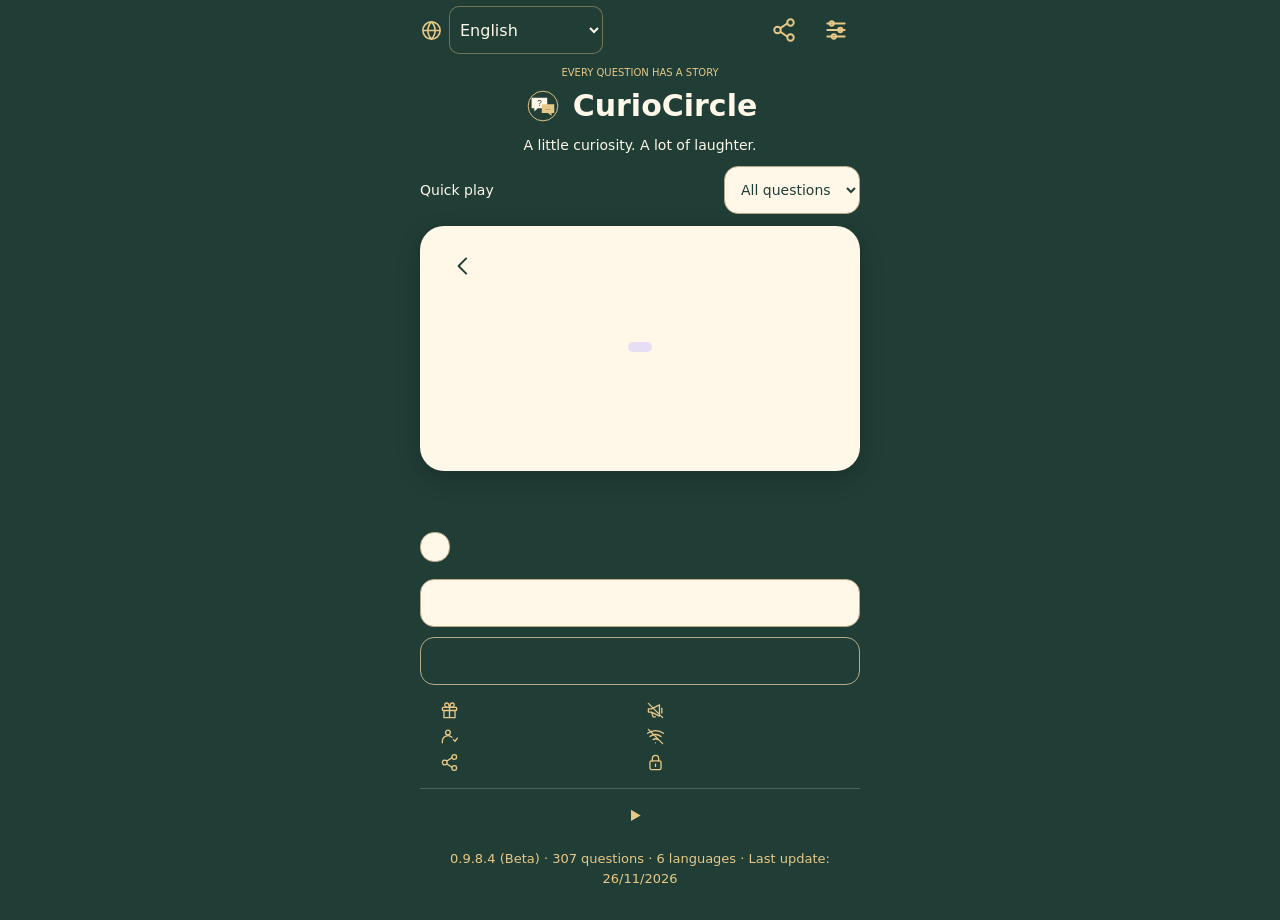
==== commit 11974ae6: "Implement approved concept C, five settings modules, share and achievements, question reporting" ====
--- a/index.html
+++ b/index.html
@@ -94,12 +94,12 @@
 #usagePanel{padding:12px 0 4px;border-top:1px solid #ffffff30;margin:12px 0}#extrasPanel #usagePanel h3{font-size:15px;margin:4px 0 8px;color:#e8c886}#usageHint{font-size:13px;line-height:1.5}#usagePanel .usageChoice{display:flex;align-items:center;gap:10px;min-height:48px;cursor:pointer}#usageConsent{accent-color:#e8c886;flex:none;width:22px;height:22px}
 #achievementHint{font-size:13px;color:#e8c886;line-height:1.45}#achievementOverview{display:grid;grid-template-columns:repeat(2,minmax(0,1fr));gap:8px;margin:10px 0}.achievementMetric{border:1px solid #ffffff26;border-radius:12px;padding:12px 9px;display:grid;gap:4px;overflow-wrap:anywhere}.achievementMetric strong{font-size:20px;color:#e8c886}.achievementMetric span{font-size:12px;line-height:1.35}.achievementGroup{border-bottom:1px solid #ffffff26;padding:5px 0}.achievementGroup summary{min-height:44px;line-height:1.4;overflow-wrap:anywhere}.achievementGroup p{font-size:12px;line-height:1.45;margin:7px 0}.achievementGroup progress{width:100%;height:10px;accent-color:#e8c886}.achievementMedals{display:flex;flex-wrap:wrap;gap:6px;margin:10px 0}.achievementMedals span{padding:6px 9px;border-radius:12px;font-size:12px;border:1px solid #e8c88655}.achievementMedals .earned{background:#e8c886;color:#203d36}.achievementMedals .locked{color:#e7dfcc}.achievementChoice{display:flex;align-items:center;gap:10px;min-height:44px;margin-top:10px}#achievementEffects{accent-color:#e8c886;flex:none}#achievementNotice{position:fixed;bottom:max(16px,env(safe-area-inset-bottom));left:50%;transform:translateX(-50%);width:calc(100% - 32px);max-width:400px;z-index:9;background:#e8c886;color:#203d36;border-radius:14px;padding:13px 16px;box-shadow:0 6px 30px #0006;font-size:14px;text-align:center;pointer-events:none;overflow-wrap:anywhere}@media(prefers-reduced-motion:no-preference){#achievementNotice:not([hidden]){animation:achievementAppear .3s ease-out}@keyframes achievementAppear{from{opacity:0;transform:translate(-50%,8px)}to{opacity:1;transform:translate(-50%,0)}}}
 #appDialog.equalChoices .dialogActions button{flex:1 1 0;min-width:0;background:#e8c886;color:#203d36;border:1px solid #e8c886;font-weight:600}#appDialog.equalChoices .dialogActions button:focus-visible{outline:2px solid #fff8e9;outline-offset:3px}
-</style></head>
-<body><main><nav id="smartHeader" class="smart"><div class="languageControl"><svg aria-hidden="true" viewBox="0 0 24 24"><circle cx="12" cy="12" r="9"/><path d="M3 12h18M12 3c-5 5-5 13 0 18M12 3c5 5 5 13 0 18"/></svg><select id="lang" aria-label="Language"><option value="en" lang="en-GB">English</option><option value="de" lang="de-DE">Deutsch</option><option value="es" lang="es-ES">Español</option><option value="fr" lang="fr-FR">Français</option><option value="pt" lang="pt-BR">Português (BR)</option><option value="it" lang="it-IT">Italiano</option></select></div><div class="navIcons"><button id="shareJump" class="iconButton" type="button"><svg viewBox="0 0 24 24" aria-hidden="true"><circle cx="18" cy="5" r="3"/><circle cx="6" cy="12" r="3"/><circle cx="18" cy="19" r="3"/><path d="m9 10 6-4M9 14l6 4"/></svg></button><button id="settingsJump" class="iconButton" type="button"><svg viewBox="0 0 24 24" aria-hidden="true"><path d="M4 6h16M4 12h16M4 18h16"/><circle cx="8" cy="6" r="2"/><circle cx="16" cy="12" r="2"/><circle cx="10" cy="18" r="2"/></svg></button></div></nav><header><small id="brandStory">EVERY QUESTION HAS A STORY</small><div class="brand"><img src="./icon.svg" alt=""><h1>CurioCircle</h1></div><p id="brandTagline">A little curiosity. A lot of laughter.</p></header><div class="top modeRow"><span id="currentMode"></span><select id="filter"></select></div><div id="activeFilters" hidden><span id="activeFilterText"></span><button id="clearFilters" class="secondary" type="button"></button></div><details class="settings"><summary id="settingsTitle"></summary><h3 class="settingsHeading" id="playHeading"></h3><label for="mode" id="modeLabel"></label><select id="mode"></select><div id="playerSetup" hidden><label for="players" id="playersLabel"></label><input id="players" maxlength="240"><button id="applyPlayers" type="button" class="secondary"></button></div><fieldset id="categoryFilter"><legend id="categoryLabel"></legend><label class="categoryChoice categoryMaster"><input type="checkbox" id="allCategories"><span id="allCategoriesLabel"></span></label><div id="categoryChoices"></div><button id="applyCategories" type="button" class="secondary"></button></fieldset><label><input type="checkbox" id="awake"> <span id="awakeLabel"></span></label><p id="instructions"></p><details id="extrasPanel"><summary id="extrasTitle"></summary><h3 class="settingsHeading" id="questionHeading"></h3><details class="optionGroup" id="favPanel"><summary id="favTitle"></summary><div id="favList"></div><p id="favStatus" role="status"></p></details><details id="achievementPanel" class="optionGroup"><summary id="achievementTitle"></summary><p id="achievementHint"></p><div id="achievementOverview"></div><div id="achievementGroups"></div><label class="achievementChoice"><input type="checkbox" id="achievementEffects"><span id="achievementEffectsLabel"></span></label></details><details class="optionGroup"><summary id="customTitle"></summary><p id="customHint"></p><div id="customFields"></div><button id="addCustom" type="button"></button></details><h3 class="settingsHeading" id="dataHeading"></h3><details class="optionGroup"><summary id="dataTitle"></summary><div class="backupActions"><button id="exportData" type="button"></button><button id="importData" type="button"></button></div><input id="importFile" type="file" accept="application/json" hidden><button id="resetData" class="secondary" type="button"></button></details><details class="optionGroup" id="betaFeedbackPanel"><summary id="feedbackTitle"></summary><label class="srOnly" for="feedbackText" id="feedbackLabel"></label><textarea id="feedbackText" rows="3" maxlength="1000" aria-describedby="feedbackHint"></textarea><p id="feedbackHint" class="cc-community-note"></p><button id="feedbackCopy" type="button"></button><p id="feedbackStatus" role="status"></p></details><p id="extraStatus" role="status"></p><details id="privacyPanel" class="optionGroup"><summary id="privacyTitle"></summary><p id="privacyText"></p><p id="communityPrivacy"></p></details><section id="usagePanel" aria-labelledby="usageTitle"><h3 id="usageTitle"></h3><p id="usageHint"></p><label class="usageChoice"><input type="checkbox" id="usageConsent"><span id="usageConsentLabel"></span></label></section></details><button id="restart" class="secondary" type="button"></button></details><div id="turn" aria-live="polite"></div><section class="card"><div class="top"><button id="back" class="iconButton" type="button"><svg viewBox="0 0 24 24" aria-hidden="true"><path d="m14 5-7 7 7 7"/></svg></button><span id="progress"></span><button id="heart" aria-label="Favourite" aria-pressed="false">♡</button></div><div id="categoryTag"></div><div class="question" id="question" aria-live="polite"></div><div id="communityRating" hidden></div><div id="count"></div></section><div class="actions"><button id="answer"></button><button class="secondary" id="skip"></button><button id="roundRestart" type="button" hidden></button><button id="emptyReset" class="secondary" type="button" hidden></button></div><div id="communitySettings" hidden></div><div id="benefits" role="list"><div class="benefit" role="listitem"><svg aria-hidden="true" focusable="false" viewBox="0 0 24 24"><rect x="3" y="8" width="18" height="4" rx="1"/><path d="M5 12v9h14v-9M12 8v13M12 8C8 8 6 7 6 5a2.5 2.5 0 0 1 5 0l1 3ZM12 8c4 0 6-1 6-3a2.5 2.5 0 0 0-5 0l-1 3Z"/></svg><span id="benefit0"></span></div><div class="benefit" role="listitem"><svg aria-hidden="true" focusable="false" viewBox="0 0 24 24"><path d="M3 10v4h4l10 5V5L7 10H3ZM7 14l2 6h3M20 9v6M3 3l18 18"/></svg><span id="benefit1"></span></div><div class="benefit" role="listitem"><svg aria-hidden="true" focusable="false" viewBox="0 0 24 24"><circle cx="10" cy="7" r="3"/><path d="M3 20v-2a7 7 0 0 1 12-5M17 16l2 2 3-4"/></svg><span id="benefit2"></span></div><div class="benefit" role="listitem"><svg aria-hidden="true" focusable="false" viewBox="0 0 24 24"><path d="M2 8a16 16 0 0 1 20 0M5 12a11 11 0 0 1 14 0M9 16a5 5 0 0 1 6 0M12 20h.01M3 3l18 18"/></svg><span id="benefit3"></span></div><div class="benefit" role="listitem"><svg aria-hidden="true" focusable="false" viewBox="0 0 24 24"><circle cx="18" cy="5" r="3"/><circle cx="6" cy="12" r="3"/><circle cx="18" cy="19" r="3"/><path d="m9 10 6-4M9 14l6 4"/></svg><span id="benefit4"></span></div><div class="benefit" role="listitem"><svg aria-hidden="true" focusable="false" viewBox="0 0 24 24"><rect x="5" y="10" width="14" height="11" rx="2"/><path d="M8 10V7a4 4 0 0 1 8 0v3M12 14v3"/></svg><span id="benefit5"></span></div></div><details id="sharePanel" class="sharePanel"><summary id="shareTitle"></summary><p id="shareBenefits"></p><img id="qrImage" src="./qr.svg" alt="QR code"><a href="./qr.svg" download="CurioCircle-QR.svg" id="saveQR"></a><div class="actions"><button id="copyLink"></button><button id="whatsapp"></button><button id="shareQuestion" class="secondary"></button><button id="nativeShare" class="secondary"></button><button id="install" class="secondary"></button></div><p id="installHelp"></p><p id="shareStatus" role="status"></p></details><footer class="note"><span id="catalogueInfo"></span><br><button id="update" class="secondary" type="button"></button><button id="appUpdate" class="secondary" hidden></button><span id="offlineStatus" role="status"></span><div id="updateStatus" role="status"></div></footer></main><div id="achievementNotice" role="status" aria-live="polite" hidden></div>
-<dialog id="appDialog" aria-labelledby="dialogTitle" aria-describedby="dialogMessage"><h2 id="dialogTitle">CurioCircle</h2><p id="dialogMessage"></p><textarea id="dialogCopy" readonly rows="3" hidden></textarea><div class="dialogActions"><button id="dialogCancel" type="button" class="secondary"></button><button id="dialogOK" type="button"></button></div></dialog><script src="./achievements.js"></script><script src="./usage.js?v=0982"></script><script src="./diversity.js"></script><script src="./mix.js"></script><script src="./localisation.js"></script><script src="./backend/community-client.js?v=098"></script>
+</style><link rel="stylesheet" href="./design.css?v=0984"><link rel="apple-touch-icon" href="./icon-192.png"></head>
+<body><main><nav id="smartHeader" class="smart"><div class="languageControl"><svg aria-hidden="true" viewBox="0 0 24 24"><circle cx="12" cy="12" r="9"/><path d="M3 12h18M12 3c-5 5-5 13 0 18M12 3c5 5 5 13 0 18"/></svg><select id="lang" aria-label="Language"><option value="en" lang="en-GB">English</option><option value="de" lang="de-DE">Deutsch</option><option value="es" lang="es-ES">Español</option><option value="fr" lang="fr-FR">Français</option><option value="pt" lang="pt-BR">Português (BR)</option><option value="it" lang="it-IT">Italiano</option></select></div><div class="navIcons"><button id="shareJump" class="iconButton" type="button"><svg viewBox="0 0 24 24" aria-hidden="true"><circle cx="18" cy="5" r="3"/><circle cx="6" cy="12" r="3"/><circle cx="18" cy="19" r="3"/><path d="m9 10 6-4M9 14l6 4"/></svg></button><button id="settingsJump" class="iconButton" type="button"><svg viewBox="0 0 24 24" aria-hidden="true"><path d="M4 6h16M4 12h16M4 18h16"/><circle cx="8" cy="6" r="2"/><circle cx="16" cy="12" r="2"/><circle cx="10" cy="18" r="2"/></svg></button></div></nav><header><small id="brandStory">EVERY QUESTION HAS A STORY</small><div class="brand"><img src="./icon.svg" alt=""><h1>CurioCircle</h1></div><p id="brandTagline">A little curiosity. A lot of laughter.</p></header><details class="settings"><summary id="settingsTitle"></summary><p id="settingsIntro"></p><div id="extrasPanel"><span id="extrasTitle" hidden></span><details id="playGroup" class="settingsModule" name="cc-settings"><summary><span class="moduleIcon"><svg viewBox="0 0 24 24" aria-hidden="true"><rect x='3' y='6' width='18' height='12' rx='4'/><path d='M7 9v6M4 12h6M16 11h.01M19 13h.01'/></svg></span><span class="moduleCopy"><strong id="playModuleTitle"></strong><small id="playModuleDesc"></small></span><span class="moduleChevron" aria-hidden="true">⌄</span></summary><div class="moduleBody"><h3 class="srOnly" id="playHeading"></h3><label for="mode" id="modeLabel"></label><select id="mode"></select><div id="playerSetup" hidden><label for="players" id="playersLabel"></label><input id="players" maxlength="240"><button id="applyPlayers" type="button" class="secondary"></button></div><fieldset id="categoryFilter"><legend id="categoryLabel"></legend><label class="categoryChoice categoryMaster"><input type="checkbox" id="allCategories"><span id="allCategoriesLabel"></span></label><div id="categoryChoices"></div><button id="applyCategories" type="button" class="secondary"></button></fieldset><label><input type="checkbox" id="awake"> <span id="awakeLabel"></span></label><p id="instructions"></p><button id="restart" class="secondary" type="button"></button></div></details><details id="questionsGroup" class="settingsModule" name="cc-settings"><summary><span class="moduleIcon"><svg viewBox="0 0 24 24" aria-hidden="true"><path d='M20 8c0-5-6-6-8-2-2-4-8-3-8 2 0 4 8 10 8 10s8-6 8-10Z'/></svg></span><span class="moduleCopy"><strong id="questionsModuleTitle"></strong><small id="questionsModuleDesc"></small></span><span class="moduleChevron" aria-hidden="true">⌄</span></summary><div class="moduleBody"><h3 class="srOnly" id="questionHeading"></h3><details class="optionGroup" id="favPanel"><summary id="favTitle"></summary><div id="favList"></div><p id="favStatus" role="status"></p></details><details class="optionGroup"><summary id="customTitle"></summary><p id="customHint"></p><div id="customFields"></div><button id="addCustom" type="button"></button></details></div></details><details id="achievementGroup" class="settingsModule" name="cc-settings"><summary><span class="moduleIcon"><svg viewBox="0 0 24 24" aria-hidden="true"><path d='M8 3h8v7a4 4 0 0 1-8 0V3ZM8 5H4v2a4 4 0 0 0 4 4M16 5h4v2a4 4 0 0 1-4 4M12 14v5M8 21h8'/></svg></span><span class="moduleCopy"><strong id="achievementModuleTitle"></strong><small id="achievementModuleDesc"></small></span><span class="moduleChevron" aria-hidden="true">⌄</span></summary><div class="moduleBody"><section id="achievementPanel"><h3 id="achievementTitle"></h3><p id="achievementHint"></p><div id="achievementOverview"></div><div class="achievementOverall"><p id="achievementOverallLabel"></p><progress id="achievementOverallProgress"></progress></div><div id="achievementGroups"></div><label class="achievementChoice"><input type="checkbox" id="achievementEffects"><span id="achievementEffectsLabel"></span></label></section></div></details><details id="appGroup" class="settingsModule" name="cc-settings"><summary><span class="moduleIcon"><svg viewBox="0 0 24 24" aria-hidden="true"><circle cx='12' cy='12' r='3'/><path d='M12 2v4M12 18v4M2 12h4M18 12h4M5 5l3 3M16 16l3 3M5 19l3-3M16 8l3-3'/></svg></span><span class="moduleCopy"><strong id="appModuleTitle"></strong><small id="appModuleDesc"></small></span><span class="moduleChevron" aria-hidden="true">⌄</span></summary><div class="moduleBody"><h3 class="srOnly" id="dataHeading"></h3><label for="settingsLang" id="settingsLangLabel"></label><select id="settingsLang"><option value="en" lang="en-GB">English</option><option value="de" lang="de-DE">Deutsch</option><option value="es" lang="es-ES">Español</option><option value="fr" lang="fr-FR">Français</option><option value="pt" lang="pt-BR">Português (BR)</option><option value="it" lang="it-IT">Italiano</option></select><div class="appUpdateActions"><button id="update" class="secondary" type="button"></button><button id="appUpdate" class="secondary" hidden></button><div id="updateStatus" role="status"></div></div><details class="optionGroup"><summary id="dataTitle"></summary><div class="backupActions"><button id="exportData" type="button"></button><button id="importData" type="button"></button></div><input id="importFile" type="file" accept="application/json" hidden><button id="resetData" class="secondary" type="button"></button></details></div></details><details id="privacyGroup" class="settingsModule" name="cc-settings"><summary><span class="moduleIcon"><svg viewBox="0 0 24 24" aria-hidden="true"><path d='m12 3 8 3v6c0 4-4 7-8 9-4-2-8-5-8-9V6l8-3Z'/><path d='m8 12 3 3 5-6'/></svg></span><span class="moduleCopy"><strong id="privacyModuleTitle"></strong><small id="privacyModuleDesc"></small></span><span class="moduleChevron" aria-hidden="true">⌄</span></summary><div class="moduleBody"><details id="privacyPanel" class="optionGroup"><summary id="privacyTitle"></summary><p id="privacyText"></p><p id="communityPrivacy"></p></details><section id="usagePanel" aria-labelledby="usageTitle"><h3 id="usageTitle"></h3><p id="usageHint"></p><label class="usageChoice"><input type="checkbox" id="usageConsent"><span id="usageConsentLabel"></span></label></section><div id="communitySettings" hidden></div><details class="optionGroup" id="betaFeedbackPanel"><summary id="feedbackTitle"></summary><label class="srOnly" for="feedbackText" id="feedbackLabel"></label><textarea id="feedbackText" rows="3" maxlength="1000" aria-describedby="feedbackHint"></textarea><p id="feedbackHint" class="cc-community-note"></p><button id="feedbackCopy" type="button"></button><p id="feedbackStatus" role="status"></p></details><button id="reportFromSettings" class="secondary" type="button"></button><p id="contactHint"></p></div></details></div><p id="extraStatus" role="status"></p></details><div class="gameSurface"><div class="top modeRow"><span id="currentMode"></span><select id="filter"></select></div><div id="activeFilters" hidden><span id="activeFilterText"></span><button id="clearFilters" class="secondary" type="button"></button></div><div id="turn" aria-live="polite"></div><section class="card"><div class="top"><button id="back" class="iconButton" type="button"><svg viewBox="0 0 24 24" aria-hidden="true"><path d="m14 5-7 7 7 7"/></svg></button><span id="progress"></span><span class="cardTopBalance" aria-hidden="true"></span></div><div id="categoryTag"></div><div class="question" id="question" aria-live="polite"></div><div id="count"></div></section><div class="cardTools"><button id="heart" aria-label="Favourite" aria-pressed="false">♡</button><div id="communityRating" hidden></div></div><div class="reportRow"><button id="reportQuestion" type="button"></button><p id="reportStatus" role="status"></p></div><div class="actions"><button id="answer"></button><button class="secondary" id="skip"></button><button id="roundRestart" type="button" hidden></button><button id="emptyReset" class="secondary" type="button" hidden></button></div></div><div id="benefits" role="list"><div class="benefit" role="listitem"><svg aria-hidden="true" focusable="false" viewBox="0 0 24 24"><rect x="3" y="8" width="18" height="4" rx="1"/><path d="M5 12v9h14v-9M12 8v13M12 8C8 8 6 7 6 5a2.5 2.5 0 0 1 5 0l1 3ZM12 8c4 0 6-1 6-3a2.5 2.5 0 0 0-5 0l-1 3Z"/></svg><span id="benefit0"></span></div><div class="benefit" role="listitem"><svg aria-hidden="true" focusable="false" viewBox="0 0 24 24"><path d="M3 10v4h4l10 5V5L7 10H3ZM7 14l2 6h3M20 9v6M3 3l18 18"/></svg><span id="benefit1"></span></div><div class="benefit" role="listitem"><svg aria-hidden="true" focusable="false" viewBox="0 0 24 24"><circle cx="10" cy="7" r="3"/><path d="M3 20v-2a7 7 0 0 1 12-5M17 16l2 2 3-4"/></svg><span id="benefit2"></span></div><div class="benefit" role="listitem"><svg aria-hidden="true" focusable="false" viewBox="0 0 24 24"><path d="M2 8a16 16 0 0 1 20 0M5 12a11 11 0 0 1 14 0M9 16a5 5 0 0 1 6 0M12 20h.01M3 3l18 18"/></svg><span id="benefit3"></span></div><div class="benefit" role="listitem"><svg aria-hidden="true" focusable="false" viewBox="0 0 24 24"><circle cx="18" cy="5" r="3"/><circle cx="6" cy="12" r="3"/><circle cx="18" cy="19" r="3"/><path d="m9 10 6-4M9 14l6 4"/></svg><span id="benefit4"></span></div><div class="benefit" role="listitem"><svg aria-hidden="true" focusable="false" viewBox="0 0 24 24"><rect x="5" y="10" width="14" height="11" rx="2"/><path d="M8 10V7a4 4 0 0 1 8 0v3M12 14v3"/></svg><span id="benefit5"></span></div></div><details id="sharePanel" class="sharePanel"><summary id="shareTitle"></summary><h2 id="shareHeadline"></h2><p id="shareIntro"></p><div class="qrCard"><img id="qrImage" src="./qr.svg" alt="QR code"><strong id="qrHeadline"></strong><a href="./qr.svg" download="CurioCircle-QR.svg" id="saveQR"></a></div><div class="actions shareActions"><button id="nativeShare"></button><button id="whatsapp"></button><button id="copyLink"></button><button id="shareQuestion" class="secondary"></button><button id="install" class="secondary"></button></div><div class="shareMilestone"><strong id="shareGoalTitle"></strong><p id="shareGoalText"></p><progress id="shareGoalProgress" max="10"></progress></div><p id="shareBenefits"></p><p id="installHelp"></p><p id="shareStatus" role="status"></p></details><footer class="note"><span id="catalogueInfo"></span><span id="offlineStatus" role="status"></span></footer></main><div id="achievementNotice" role="status" aria-live="polite" hidden></div>
+<dialog id="appDialog" aria-labelledby="dialogTitle" aria-describedby="dialogMessage"><h2 id="dialogTitle">CurioCircle</h2><p id="dialogMessage"></p><textarea id="dialogCopy" readonly rows="3" hidden></textarea><div class="dialogActions"><button id="dialogCancel" type="button" class="secondary"></button><button id="dialogOK" type="button"></button></div></dialog><script src="./design.js?v=0984"></script><script src="./achievements.js"></script><script src="./usage.js?v=0984"></script><script src="./diversity.js"></script><script src="./mix.js"></script><script src="./localisation.js"></script><script src="./backend/community-client.js?v=098"></script>
 <script>
 'use strict';
-const APP_VERSION="0.9.8.3 (Beta)";const LANGS=['en','de','es','fr','pt','it'];const LOCALES={en:'en-GB',de:'de-DE',es:'es-ES',fr:'fr-FR',pt:'pt-BR',it:'it-IT'};const LANG_NAMES={en:'English',de:'Deutsch',es:'Español',fr:'Français',pt:'Português (BR)',it:'Italiano'};let qs=[],catalogue=null;function validCatalogue(c){return c&&Number.isInteger(c.version)&&typeof c.published==='string'&&/^\d{4}-\d{2}-\d{2}$/.test(c.published)&&Number.isFinite(Date.parse(c.published+'T00:00:00Z'))&&Array.isArray(c.questions)&&c.questions.length>=200&&c.questions.every((q,i)=>q.id===i&&LANGS.every(k=>typeof q[k]==='string'&&q[k].trim())&&(i<100||Number.isInteger(q.category)&&q.category>=0&&q.category<=7));}function applyCatalogue(c){catalogue=c;qs=c.questions.map(q=>LANGS.map(k=>q[k]));}applyCatalogue(bundledCatalogue);try{const c=JSON.parse(localStorage.getItem('curiocircle-catalogue'));if(validCatalogue(c)&&c.version>=catalogue.version)applyCatalogue(c);localStorage.setItem('curiocircle-catalogue',JSON.stringify(catalogue))}catch{};const labels={en:['All questions','Favourites','Answered & next','Skip','Times answered','No favourites yet','New round'],de:['Alle Fragen','Favoriten','Beantwortet & weiter','Überspringen','Mal beantwortet','Noch keine Favoriten','Neue Runde'],es:['Todas las preguntas','Favoritas','Respondida y siguiente','Saltar','Veces respondida','Aún no hay favoritas','Nueva ronda'],...CC_I18N.labels};
+const APP_VERSION="0.9.8.4 (Beta)";const LANGS=['en','de','es','fr','pt','it'];const LOCALES={en:'en-GB',de:'de-DE',es:'es-ES',fr:'fr-FR',pt:'pt-BR',it:'it-IT'};const LANG_NAMES={en:'English',de:'Deutsch',es:'Español',fr:'Français',pt:'Português (BR)',it:'Italiano'};let qs=[],catalogue=null;function validCatalogue(c){return c&&Number.isInteger(c.version)&&typeof c.published==='string'&&/^\d{4}-\d{2}-\d{2}$/.test(c.published)&&Number.isFinite(Date.parse(c.published+'T00:00:00Z'))&&Array.isArray(c.questions)&&c.questions.length>=200&&c.questions.every((q,i)=>q.id===i&&LANGS.every(k=>typeof q[k]==='string'&&q[k].trim())&&(i<100||Number.isInteger(q.category)&&q.category>=0&&q.category<=7));}function applyCatalogue(c){catalogue=c;qs=c.questions.map(q=>LANGS.map(k=>q[k]));}applyCatalogue(bundledCatalogue);try{const c=JSON.parse(localStorage.getItem('curiocircle-catalogue'));if(validCatalogue(c)&&c.version>=catalogue.version)applyCatalogue(c);localStorage.setItem('curiocircle-catalogue',JSON.stringify(catalogue))}catch{};const labels={en:['All questions','Favourites','Answered & next','Skip','Times answered','No favourites yet','New round'],de:['Alle Fragen','Favoriten','Beantwortet & weiter','Überspringen','Mal beantwortet','Noch keine Favoriten','Neue Runde'],es:['Todas las preguntas','Favoritas','Respondida y siguiente','Saltar','Veces respondida','Aún no hay favoritas','Nueva ronda'],...CC_I18N.labels};
 const quickText={"de":["Kostenlos","Werbefrei","Ohne Anmeldung","Offline spielbar","Filter","Filter zurücksetzen","Noch nie beantwortet","Datenschutz","Du brauchst kein Konto und musst keine persönlichen Daten angeben. Im Reihum-Modus kannst du freiwillig Namen oder Spitznamen eingeben. Sie bleiben wie Favoriten, Antwortzähler, Spielstände und eigene Fragen auf deinem Gerät. CurioCircle speichert keine gesprochenen Antworten und überträgt diese Spieldaten nicht automatisch. Der geteilte App-Link enthält keine Spieldaten. Geteilte eigene Fragen können persönliche Inhalte enthalten; eine exportierte Sicherung enthält auch lokale Spielernamen und Spielstände. Du entscheidest, ob du diese Inhalte weitergibst; externe Dienste wie WhatsApp haben eigene Datenschutzregeln. Kein Werbetracking. Für das erste Laden und Updates ist Internet nötig; der Hostinganbieter kann technische Verbindungsdaten (z. B. IP-Adressen) verarbeiten.","Frage kopiert","Teilen abgeschlossen","Teilen nicht möglich","WhatsApp geöffnet","Keine Favoriten gespeichert","Spiel & Filter","Fragen & Favoriten","Daten & Feedback","Zurück zum Spiel","Sprachen","Mit Freunden teilbar","Spieldaten bleiben lokal","Offline nach dem ersten Online-Aufruf."],"en":["Free","No ads","No account","Play offline","Filter","Reset filters","Never answered","Privacy","You do not need an account or have to provide personal details. In take-turns mode, you can optionally enter names or nicknames. They stay on your device, along with favourites, answer counts, game progress and custom questions. CurioCircle does not record spoken answers or automatically transmit this game data. The shared app link contains no game data. Shared custom questions may contain personal information; an exported backup includes local player names and game progress. You decide whether to send these; external services such as WhatsApp have their own privacy rules. No advertising tracking. Internet is needed for the first load and updates; the hosting provider may process technical connection data (e.g. IP addresses).","Question copied","Sharing completed","Unable to share","WhatsApp opened","No favourites saved","Game & filters","Questions & favourites","Data & feedback","Back to game","languages","Share with friends","Game data stays local","Play offline after the first online load."],"es":["Gratis","Sin publicidad","Sin registro","Juega sin conexión","Filtro","Restablecer filtros","Aún sin responder","Privacidad","No necesitas una cuenta ni facilitar datos personales. En el modo por turnos puedes introducir nombres o apodos de forma voluntaria. Se guardan en tu dispositivo, al igual que las favoritas, los contadores de respuestas, el progreso y tus propias preguntas. CurioCircle no graba las respuestas habladas ni envía estos datos de juego automáticamente. El enlace de la app no contiene datos de juego. Las preguntas propias que compartas pueden contener información personal; una copia de seguridad exportada incluye también los nombres de los jugadores y el progreso. Tú decides si quieres enviarlos; los servicios externos, como WhatsApp, tienen sus propias normas de privacidad. Sin seguimiento publicitario. Necesitas internet para la primera carga y las actualizaciones; el proveedor de alojamiento puede tratar datos técnicos de conexión (p. ej., direcciones IP).","Pregunta copiada","Contenido compartido","No se ha podido compartir","WhatsApp abierto","Aún no hay favoritas","Juego y filtros","Preguntas y favoritas","Datos y comentarios","Volver al juego","idiomas","Comparte con amigos","Datos de juego locales","Juega sin conexión tras el primer acceso con internet."],"fr":["Gratuit","Sans publicité","Sans compte","Joue hors connexion","Filtre","Réinitialiser les filtres","Pas encore de réponse","Confidentialité","Tu n’as pas besoin de compte ni de fournir de données personnelles. En mode chacun son tour, tu peux saisir des prénoms ou des pseudonymes si tu le souhaites. Ils restent sur ton appareil, tout comme les favoris, les compteurs de réponses, la progression et les questions personnelles. CurioCircle n’enregistre pas les réponses orales et ne transmet pas automatiquement ces données de jeu. Le lien de l’application ne contient aucune donnée de jeu. Les questions personnelles partagées peuvent contenir des informations personnelles ; une sauvegarde exportée inclut aussi les noms des joueurs et la progression. Tu décides si tu veux les transmettre ; les services externes comme WhatsApp ont leurs propres règles de confidentialité. Aucun suivi publicitaire. Une connexion est nécessaire au premier chargement et aux mises à jour ; l’hébergeur peut traiter des données techniques de connexion (p. ex. les adresses IP).","Question copiée","Partage terminé","Impossible de partager","WhatsApp ouvert","Aucun favori enregistré","Jeu et filtres","Questions et favoris","Données et avis","Retour au jeu","langues","Partage entre amis","Données de jeu locales","Joue hors connexion après le premier chargement en ligne."],"pt":["Grátis","Sem anúncios","Sem cadastro","Jogue sem internet","Filtro","Limpar filtros","Ainda não respondida","Privacidade","Você não precisa criar conta nem fornecer dados pessoais. No modo de turnos, pode inserir nomes ou apelidos se quiser. Eles ficam no seu dispositivo, assim como as favoritas, as contagens de respostas, o progresso e as perguntas personalizadas. O CurioCircle não grava respostas faladas nem envia esses dados de jogo automaticamente. O link do app não contém dados de jogo. Perguntas personalizadas compartilhadas podem conter informações pessoais; um backup exportado inclui também os nomes dos jogadores e o progresso. Você decide se quer enviá-los; serviços externos, como o WhatsApp, têm suas próprias regras de privacidade. Sem rastreamento publicitário. É preciso ter internet no primeiro acesso e nas atualizações; o provedor de hospedagem pode processar dados técnicos de conexão (por exemplo, endereços IP).","Pergunta copiada","Compartilhamento concluído","Não foi possível compartilhar","WhatsApp aberto","Nenhuma favorita salva","Jogo e filtros","Perguntas e favoritas","Dados e feedback","Voltar ao jogo","idiomas","Compartilhe com amigos","Dados de jogo locais","Jogue sem internet após o primeiro acesso online."],"it":["Gratis","Senza pubblicità","Senza registrazione","Gioca offline","Filtro","Azzera filtri","Non ancora risposta","Privacy","Non serve un account né fornire dati personali. Nella modalità a turno puoi inserire nomi o soprannomi, se vuoi. Restano sul tuo dispositivo, insieme alle preferite, ai contatori delle risposte, ai progressi e alle domande personalizzate. CurioCircle non registra le risposte a voce né trasmette automaticamente questi dati di gioco. Il link dell’app non contiene dati di gioco. Le domande personalizzate condivise possono contenere informazioni personali; un backup esportato include anche i nomi dei giocatori e i progressi. Decidi tu se inviarli; servizi esterni come WhatsApp hanno le proprie regole sulla privacy. Nessun tracciamento pubblicitario. Serve internet per il primo caricamento e gli aggiornamenti; il fornitore di hosting può trattare dati tecnici di connessione (ad es. indirizzi IP).","Domanda copiata","Condivisione completata","Impossibile condividere","WhatsApp aperto","Nessuna preferita salvata","Gioco e filtri","Domande e preferite","Dati e feedback","Torna al gioco","lingue","Condividi con gli amici","Dati di gioco locali","Gioca offline dopo il primo accesso online."]};const $=id=>document.getElementById(id);let state={lang:(LANGS.includes(navigator.language.slice(0,2))?navigator.language.slice(0,2):'en'),fav:[],counts:{}};try{const s=JSON.parse(localStorage.getItem('curiocircle-v1'));if(s&&labels[s.lang]&&Array.isArray(s.fav)&&s.counts)state=s}catch{};let filter=state.filter|| (state.only?'fav':'all'),only=filter==='fav',deck=Array.isArray(state.deck)?state.deck.filter(i=>Number.isInteger(i)&&i>=0&&(i<qs.length||state.custom?.some(q=>q.id===i))):[],pos=Number.isInteger(state.pos)?state.pos:0;
 function save(celebrate=false){const result=CCAchievements.evaluate(state,qs.length,categoryOf);if(celebrate&&result.added.length&&state.achievements.effects)celebrateAchievements(result.added);state.deck=deck;state.pos=pos;state.only=only;state.filter=filter;try{localStorage.setItem('curiocircle-v1',JSON.stringify(state))}catch{}}
 const groups=[[0,2,6,9,13,17,19,35,38,40,44,47,62,67,71,84,88,98],[1,5,14,23,30,42,61,66,76,79,92],[3,8,11,15,20,25,29,32,34,37,45,49,53,57,60,73,77,81,87,90,96],[4,7,10,12,16,18,21,24,26,27,31,33,39,46,50,55,58,59,64,69,74,75,85,89,95,97],[36,43,48,51,54,56,63,65,72,80,83,86,93,94],[22,28,41,52,68,70,78,82,91,99]];const categoryNames={de:['Humor & Kurioses','Kindheit & Erinnerungen','Fantasie','Alltag & Gewohnheiten','Abenteuer & Entdeckungen','Persönlichkeit & Meinungen','Freunde & Miteinander','Welt & Neugier'],en:['Humour & curiosities','Childhood & memories','Imagination','Everyday life & habits','Adventure & discovery','Personality & opinions','Friends & connection','World & curiosity'],es:['Humor y curiosidades','Infancia y recuerdos','Imaginación','Vida cotidiana y hábitos','Aventura y descubrimiento','Personalidad y opiniones','Amistad y convivencia','Mundo y curiosidad'],...CC_I18N.categoryNames};const categoryOf=i=>i>=100000?2:i>=100?(catalogue?.questions[i]?.category??-1):groups.findIndex(g=>g.includes(i));
@@ -114,7 +114,7 @@
  const t=CCAchievements.labels(state.lang),m=CCAchievements.metrics(state,qs.length,categoryOf),a=state.achievements,fmt=new Intl.NumberFormat(LOCALES[state.lang]);
  $('achievementTitle').textContent=t[0]+' ('+a.unlocked.length+'/'+CCAchievements.total+')';$('achievementHint').textContent=t[1];$('achievementEffects').checked=a.effects;$('achievementEffectsLabel').textContent=t[14];
  const el=(tag,value,cls)=>{const n=document.createElement(tag);if(value!==undefined)n.textContent=value;if(cls)n.className=cls;return n};
- const overview=CCAchievements.groups.slice(0,4).map((g,i)=>{const n=el('div',undefined,'achievementMetric');n.append(el('strong',fmt.format(m[g.id])+(g.id==='distinct'?' / '+fmt.format(qs.length):'')),el('span',t[2+i]));return n});
+ const overview=[0,1,4,3].map(i=>{const g=CCAchievements.groups[i],n=el('div',undefined,'achievementMetric');n.append(el('span',g.icon,'metricIcon'),el('strong',fmt.format(m[g.id])+(g.id==='distinct'?' / '+fmt.format(qs.length):'')),el('span',t[2+i]));return n});$('achievementOverallLabel').textContent=a.unlocked.length+' / '+CCAchievements.total+' · '+t[11];$('achievementOverallProgress').max=CCAchievements.total;$('achievementOverallProgress').value=a.unlocked.length;$('achievementOverallProgress').setAttribute('aria-label',t[11]);renderShareGoal();
  $('achievementOverview').replaceChildren(...overview);
  const panel=$('achievementGroups');
  // Keep expanded groups when other app controls rerender.
@@ -173,17 +173,23 @@
 function recentDeck(){return deck.slice(Math.max(0,Math.min(pos+1,deck.length)-12),Math.min(pos+1,deck.length))}
 function shuffle(){CCUsage.newRound();const recent=recentDeck();deck=mixQuestions(eligibleQuestionIds(),recent);state.mixRevision=1;state.history={};pos=0;save();render()}
 
-const updateLabels={en:['Update questions','Last update','Questions updated','Already up to date','Update unavailable','questions'],de:['Fragen aktualisieren','Letzte Aktualisierung','Fragen aktualisiert','Bereits aktuell','Aktualisierung nicht verfügbar','Fragen'],es:['Actualizar preguntas','Última actualización','Preguntas actualizadas','Ya está actualizado','No se ha podido actualizar','preguntas'],...CC_I18N.updateLabels};let updateResult=null;function render(){const u=updateLabels[state.lang];$('update').textContent=u[0];$('catalogueInfo').textContent=APP_VERSION+' · '+qs.length+' '+u[5]+' · '+LANGS.length+' '+quickText[state.lang][18]+(catalogue?' · '+u[1]+': ' +new Intl.DateTimeFormat(LOCALES[state.lang],{day:'2-digit',month:'2-digit',year:'numeric',timeZone:'UTC'}).format(new Date(catalogue.published+'T00:00:00Z')):'');$('updateStatus').textContent=updateResult===null?'':u[updateResult];const l=labels[state.lang],i=deck[pos],valid=i!==undefined;document.documentElement.lang=LOCALES[state.lang];$('lang').value=state.lang;renderLanguage();renderSettings();renderShare();renderExtras();const questionNode=$('question'),newText=valid?questionText(i):(deck.length&&pos===deck.length?misc[state.lang][7]:misc[state.lang][8]);if(questionNode.textContent!==newText){questionNode.textContent=newText;if(questionNode.animate&&typeof matchMedia==='function'&&matchMedia('(prefers-reduced-motion: no-preference)').matches)questionNode.animate([{opacity:.7},{opacity:1}],{duration:180})}renderQuick(valid);if(typeof CCCommunity!=='undefined')CCCommunity.render(valid?i:null,state.lang,APP_VERSION);$('progress').textContent=valid?(pos+1)+' / '+deck.length:'';$('count').textContent=valid?(state.counts[i]?l[4]+': '+state.counts[i]:quickText[state.lang][6]):'';$('heart').textContent=state.fav.includes(i)?'♥':'♡';$('heart').setAttribute('aria-pressed',String(state.fav.includes(i)));$('answer').textContent=l[2];$('skip').textContent=l[3];for(const id of ['heart','answer','skip'])$(id).disabled=!valid||(id==='answer'&&state.mode==='rotate'&&!(state.players?.length>=2))}
+const updateLabels={en:['Update questions','Last update','Questions updated','Already up to date','Update unavailable','questions'],de:['Fragen aktualisieren','Letzte Aktualisierung','Fragen aktualisiert','Bereits aktuell','Aktualisierung nicht verfügbar','Fragen'],es:['Actualizar preguntas','Última actualización','Preguntas actualizadas','Ya está actualizado','No se ha podido actualizar','preguntas'],...CC_I18N.updateLabels};let updateResult=null;function render(){const u=updateLabels[state.lang];$('update').textContent=u[0];$('catalogueInfo').textContent=APP_VERSION+' · '+qs.length+' '+u[5]+' · '+LANGS.length+' '+quickText[state.lang][18]+(catalogue?' · '+u[1]+': ' +new Intl.DateTimeFormat(LOCALES[state.lang],{day:'2-digit',month:'2-digit',year:'numeric',timeZone:'UTC'}).format(new Date(catalogue.published+'T00:00:00Z')):'');$('updateStatus').textContent=updateResult===null?'':u[updateResult];const l=labels[state.lang],i=deck[pos],valid=i!==undefined;document.documentElement.lang=LOCALES[state.lang];$('lang').value=state.lang;renderLanguage();renderSettings();renderShare();renderExtras();const questionNode=$('question'),newText=valid?questionText(i):(deck.length&&pos===deck.length?misc[state.lang][7]:misc[state.lang][8]);if(questionNode.textContent!==newText){questionNode.textContent=newText;if(questionNode.animate&&typeof matchMedia==='function'&&matchMedia('(prefers-reduced-motion: no-preference)').matches)questionNode.animate([{opacity:.7},{opacity:1}],{duration:180})}renderQuick(valid);renderDesign(valid);if(typeof CCCommunity!=='undefined')CCCommunity.render(valid?i:null,state.lang,APP_VERSION);$('progress').textContent=valid?(pos+1)+' / '+deck.length:'';$('count').textContent=valid?(state.counts[i]?l[4]+': '+state.counts[i]:quickText[state.lang][6]):'';$('heart').textContent=state.fav.includes(i)?'♥':'♡';$('heart').setAttribute('aria-pressed',String(state.fav.includes(i)));$('answer').textContent=CCDesign.copy(state.lang).answered;$('skip').textContent=l[3];for(const id of ['heart','answer','skip'])$(id).disabled=!valid||(id==='answer'&&state.mode==='rotate'&&!(state.players?.length>=2))}
 function resetFilters(){filter='all';only=false;state.category=-1;state.categories=[...ALL_CATEGORIES];categoryDraft=null;state.turn=0;shuffle()}function renderQuick(valid){const t=quickText[state.lang],l=labels[state.lang],x=extraLabels[state.lang];const cats=selectedCategories();const active=[filter==='fav'?l[1]:filter==='new'?x[0]:null,...(cats.length===ALL_CATEGORIES.length?[]:cats.map(c=>categoryNames[state.lang][c]))].filter(Boolean);$('activeFilters').hidden=!active.length;$('activeFilterText').textContent=t[4]+': '+active.join(' · ');$('clearFilters').textContent=t[5];$('emptyReset').textContent=t[5];$('emptyReset').hidden=valid||!active.length;$('roundRestart').textContent=l[6];$('roundRestart').hidden=valid||!deck.length;$('answer').hidden=!valid;$('skip').hidden=!valid;for(let i=0;i<4;i++)$('benefit'+i).textContent=t[i];$('benefit4').textContent=t[19];$('benefit5').textContent=t[20];$('benefit3').title=t[21];$('privacyTitle').textContent=t[7];$('privacyText').textContent=t[8];$('playHeading').textContent=t[14];$('questionHeading').textContent=t[15];$('dataHeading').textContent=t[16];$('restart').textContent=l[6]}$('clearFilters').onclick=resetFilters;$('emptyReset').onclick=resetFilters;$('roundRestart').onclick=()=>{state.turn=0;shuffle()};function next(answer){const i=deck[pos];if(i===undefined||Date.now()-lastTap<350)return;lastTap=Date.now();state.history=state.history||{};state.history[pos]=state.turn||0;if(answer&&state.mode==='rotate'&&state.players?.length)state.turn=((state.turn||0)+1)%state.players.length;if(answer){state.counts[i]=(state.counts[i]||0)+1;CCAchievements.answered(state,state.lang)}CCUsage.advance(answer);pos++;save(answer);render()}
-$('lang').onchange=()=>{state.lang=$('lang').value;CCUsage.track('language',state.lang);save();render()};$('filter').onchange=()=>{filter=$('filter').value;only=filter==='fav';shuffle()};$('heart').onclick=()=>{const i=deck[pos];if(i===undefined)return;if(state.fav.includes(i)){removeFavourite(i);return}state.fav=[...state.fav,i];save(true);render()};$('answer').onclick=()=>next(true);$('skip').onclick=()=>next(false);const extraLabels={en:['Unanswered','All questions answered','Game settings','Game mode','Quick play','Everyone answers','Take turns','Player names (comma-separated)','Save players','New round','Everyone answers this question','Your turn: ','Enter at least two names'],de:['Unbeantwortet','Alle Fragen beantwortet','Spieleinstellungen','Spielmodus','Freies Spiel','Alle antworten','Reihum','Spielernamen (durch Kommas getrennt)','Spieler speichern','Neue Runde','Alle beantworten diese Frage','Du bist dran: ','Mindestens zwei Namen eingeben'],es:['Sin responder','Todas las preguntas respondidas','Opciones de juego','Modo de juego','Juego libre','Todos responden','Por turnos','Nombres (separados por comas)','Guardar jugadores','Nueva ronda','Todos responden a esta pregunta','Tu turno: ','Introduce al menos dos nombres'],...CC_I18N.extraLabels};
-function renderSettings(){const x=extraLabels[state.lang],l=labels[state.lang];$('filter').replaceChildren(...['all','fav','new'].map((v,i)=>new Option([l[0],l[1],x[0]][i],v)));$('filter').value=filter;$('filter').setAttribute('aria-label',interfaceText[state.lang][6]);$('settingsTitle').textContent=x[2];$('settingsJump').setAttribute('aria-label',x[2]);$('settingsJump').title=x[2];$('currentMode').textContent=x[4+Math.max(0,['free','everyone','rotate'].indexOf(state.mode))];$('modeLabel').textContent=x[3];$('mode').replaceChildren(...['free','everyone','rotate'].map((v,i)=>new Option(x[i+4],v)));$('mode').value=state.mode||'free';$('playersLabel').textContent=x[7];$('applyPlayers').textContent=x[8];$('restart').textContent=x[9];$('playerSetup').hidden=state.mode!=='rotate';$('turn').textContent=state.mode==='everyone'?x[10]:state.mode==='rotate'?(state.players?.length?x[11]+state.players[(state.turn||0)%state.players.length]:x[12]):'';if(state.mode==='rotate'&&!state.players?.length){$('settingsTitle').parentElement.open=true;$('answer').disabled=true}}
-$('players').value=(state.players||[]).join(', ');$('mode').onchange=()=>{state.mode=$('mode').value;save();render()};$('applyPlayers').onclick=()=>{const names=$('players').value.split(',').map(n=>n.trim()).filter(Boolean);if(names.length<2){$('players').setCustomValidity(extraLabels[state.lang][12]);$('players').reportValidity();return}$('players').setCustomValidity('');state.players=names;state.turn=0;save();render();$('settingsTitle').parentElement.open=false};$('players').oninput=()=>$('players').setCustomValidity('');$('restart').onclick=()=>{state.turn=0;shuffle();$('settingsTitle').parentElement.open=false};const shareText={en:['Share with friends','Free. No account needed. No ads. Play offline. Share with friends.','Save QR code','Copy link','Share via WhatsApp','More sharing options','Install CurioCircle','Android: open in Chrome and choose Install app or Add to Home screen. iPhone: open in Safari, tap Share and Add to Home Screen.','Link copied','Previous','Try CurioCircle with me!'],de:['Mit Freunden teilen','Kostenlos. Ohne Anmeldung. Keine Werbung. Offline spielen. Mit Freunden teilen.','QR-Code speichern','Link kopieren','Per WhatsApp teilen','Weitere Teilen-Optionen','CurioCircle installieren','Android: in Chrome öffnen und App installieren oder Zum Startbildschirm hinzufügen wählen. iPhone: in Safari öffnen, Teilen und Zum Home-Bildschirm wählen.','Link kopiert','Zurück','Spiel CurioCircle mit mir!'],es:['Compartir con amigos','Gratis. Sin registro. Sin publicidad. Juega sin conexión. Comparte con tus amigos.','Guardar código QR','Copiar enlace','Compartir por WhatsApp','Más opciones para compartir','Instala CurioCircle','Android: abre Chrome y selecciona Instalar aplicación o Añadir a pantalla de inicio. iPhone: abre Safari, pulsa Compartir y Añadir a pantalla de inicio.','Enlace copiado','Anterior','¡Juega a CurioCircle conmigo!'],...CC_I18N.shareText};const shareURL='https://marcsenges.github.io/CurioCircle/';const inviteURL=src=>shareURL+'?src='+src;let installPrompt=null,shareStatusKey=null;function shareStatus(k){shareStatusKey=k;renderShare()}function renderShare(){const t=shareText[state.lang];for(const [i,id] of ['shareTitle','shareBenefits','saveQR','copyLink','whatsapp','nativeShare','install','installHelp'].entries())$(id).textContent=t[i];$('shareBenefits').textContent=[...quickText[state.lang].slice(0,4),quickText[state.lang][19],quickText[state.lang][20]].join(' · ')+'. '+quickText[state.lang][21];$('shareJump').setAttribute('aria-label',t[0]);$('shareJump').title=t[0];$('back').setAttribute('aria-label',t[9]);$('back').title=t[9];$('back').disabled=pos<=0;$('nativeShare').hidden=!navigator.share;$('shareStatus').textContent=shareStatusKey===null?'':(shareStatusKey===-1?shareText[state.lang][8]:quickText[state.lang][shareStatusKey])}$('back').onclick=()=>{if(pos>0){pos--;if(state.history&&state.history[pos]!=null)state.turn=state.history[pos];save();render()}};$('settingsJump').onclick=()=>{const d=$('settingsTitle').parentElement;d.open=!d.open;$('settingsJump').setAttribute('aria-expanded',String(d.open));if(d.open)d.scrollIntoView({block:'start'});else $('question').scrollIntoView({block:'nearest'})};$('settingsTitle').parentElement.addEventListener('toggle',()=>{$('settingsJump').setAttribute('aria-expanded',String($('settingsTitle').parentElement.open))});let lastScroll=Math.max(0,window.scrollY);window.addEventListener('scroll',()=>{const y=Math.max(0,window.scrollY);if(y<12||y<lastScroll-4)$('smartHeader').classList.remove('away');else if(y>lastScroll+4&&y>64)$('smartHeader').classList.add('away');if(Math.abs(y-lastScroll)>4||y<12)lastScroll=y},{passive:true});$('shareJump').onclick=()=>{$('sharePanel').open=true;$('sharePanel').scrollIntoView({block:'start'})};$('copyLink').onclick=async()=>{try{await navigator.clipboard.writeText(inviteURL('link'));CCUsage.track('link_copy');recordShareAction();shareStatus(-1)}catch{shareStatusKey=null;renderShare();await manualCopy(inviteURL('link'))}};$('whatsapp').onclick=()=>{CCUsage.track('whatsapp_click');recordShareAction();window.open('https://wa.me/?text='+encodeURIComponent(shareText[state.lang][10]+' '+inviteURL('whatsapp')),'_blank','noopener');shareStatusKey=null;renderShare()};$('nativeShare').onclick=async()=>{try{await navigator.share({title:'CurioCircle',text:shareText[state.lang][10],url:inviteURL('share')});CCUsage.track('share_success');recordShareAction();shareStatus(10)}catch(e){if(e?.name!=='AbortError')shareStatus(11);else{shareStatusKey=null;renderShare()}}};window.addEventListener('appinstalled',()=>CCUsage.track('install'));window.addEventListener('beforeinstallprompt',e=>{e.preventDefault();installPrompt=e});$('install').onclick=async()=>{if(installPrompt){await installPrompt.prompt();installPrompt=null}else $('installHelp').scrollIntoView({block:'center'})};if('serviceWorker' in navigator)navigator.serviceWorker.register('./sw.js').catch(()=>{});const more={de:['Weitere Optionen','Favoriten','Eigene Frage hinzufügen','Frage speichern','Datensicherung','Exportieren','Importieren','Spielstatistik zurücksetzen','Beta-Feedback','Feedback kopieren','Gespeichert','Alle Antwortzähler und Favoriten löschen?','Ungültige Sicherungsdatei','Bitte eine Frage in mindestens einer Sprache eingeben','Feedback kopieren und an die Person senden, die dich eingeladen hat.'],en:['More options','Favourites','Add your own question','Save question','Backup','Export','Import','Reset game statistics','Beta feedback','Copy feedback','Saved','Delete all answer counts and favourites?','Invalid backup file','Please enter the question in at least one language','Copy feedback and send it to the person who invited you.'],es:['Más opciones','Favoritas','Añadir una pregunta propia','Guardar pregunta','Copia de seguridad','Exportar','Importar','Restablecer estadísticas','Comentarios de la beta','Copiar comentarios','Guardado','¿Borrar todos los contadores y favoritas?','Copia de seguridad no válida','Introduce la pregunta en al menos un idioma','Copia los comentarios y envíalos a quien te invitó.'],...CC_I18N.more};function questionText(i){return i>=100000?(state.custom||[]).find(q=>q.id===i)?.[state.lang]||LANGS.map(k=>(state.custom||[]).find(q=>q.id===i)?.[k]).find(Boolean)||'':qs[i]?.[LANGS.indexOf(state.lang)]||''}const uxLabels={de:['Aus Favoriten entfernen','Feedback zur App','Keine Favoriten','Gespeichert','Feedback senden'],en:['Remove from favourites','App feedback','No favourites','Saved','Send feedback'],es:['Quitar de favoritas','Comentarios sobre la app','Sin favoritas','Guardado','Enviar comentarios'],fr:['Retirer des favoris','Avis sur l’application','Aucun favori','Enregistré','Envoyer un commentaire'],pt:['Remover dos favoritos','Feedback sobre o app','Sem favoritos','Salvo','Enviar feedback'],it:['Rimuovi dai preferiti','Feedback sull’app','Nessun preferito','Salvato','Invia feedback']};
+$('settingsLang').onchange=()=>{$('lang').value=$('settingsLang').value;$('lang').onchange()};$('lang').onchange=()=>{state.lang=$('lang').value;CCUsage.track('language',state.lang);save();render()};$('filter').onchange=()=>{filter=$('filter').value;only=filter==='fav';shuffle()};$('heart').onclick=()=>{const i=deck[pos];if(i===undefined)return;if(state.fav.includes(i)){removeFavourite(i);return}state.fav=[...state.fav,i];save(true);render()};$('answer').onclick=()=>next(true);$('skip').onclick=()=>next(false);const extraLabels={en:['Unanswered','All questions answered','Game settings','Game mode','Quick play','Everyone answers','Take turns','Player names (comma-separated)','Save players','New round','Everyone answers this question','Your turn: ','Enter at least two names'],de:['Unbeantwortet','Alle Fragen beantwortet','Spieleinstellungen','Spielmodus','Freies Spiel','Alle antworten','Reihum','Spielernamen (durch Kommas getrennt)','Spieler speichern','Neue Runde','Alle beantworten diese Frage','Du bist dran: ','Mindestens zwei Namen eingeben'],es:['Sin responder','Todas las preguntas respondidas','Opciones de juego','Modo de juego','Juego libre','Todos responden','Por turnos','Nombres (separados por comas)','Guardar jugadores','Nueva ronda','Todos responden a esta pregunta','Tu turno: ','Introduce al menos dos nombres'],...CC_I18N.extraLabels};
+function renderSettings(){const x=extraLabels[state.lang],l=labels[state.lang];$('filter').replaceChildren(...['all','fav','new'].map((v,i)=>new Option([l[0],l[1],x[0]][i],v)));$('filter').value=filter;$('filter').setAttribute('aria-label',interfaceText[state.lang][6]);$('settingsTitle').textContent=x[2];$('settingsJump').setAttribute('aria-label',x[2]);$('settingsJump').title=x[2];$('currentMode').textContent=x[4+Math.max(0,['free','everyone','rotate'].indexOf(state.mode))];$('modeLabel').textContent=x[3];$('mode').replaceChildren(...['free','everyone','rotate'].map((v,i)=>new Option(x[i+4],v)));$('mode').value=state.mode||'free';$('playersLabel').textContent=x[7];$('applyPlayers').textContent=x[8];$('restart').textContent=x[9];$('playerSetup').hidden=state.mode!=='rotate';$('turn').textContent=state.mode==='everyone'?x[10]:state.mode==='rotate'?(state.players?.length?x[11]+state.players[(state.turn||0)%state.players.length]:x[12]):'';if(state.mode==='rotate'&&!state.players?.length){$('settingsTitle').parentElement.open=true;openSettingsGroup('play');$('answer').disabled=true}}
+$('players').value=(state.players||[]).join(', ');$('mode').onchange=()=>{state.mode=$('mode').value;save();render()};$('applyPlayers').onclick=()=>{const names=$('players').value.split(',').map(n=>n.trim()).filter(Boolean);if(names.length<2){$('players').setCustomValidity(extraLabels[state.lang][12]);$('players').reportValidity();return}$('players').setCustomValidity('');state.players=names;state.turn=0;save();render();$('settingsTitle').parentElement.open=false};$('players').oninput=()=>$('players').setCustomValidity('');$('restart').onclick=()=>{state.turn=0;shuffle();$('settingsTitle').parentElement.open=false};const shareText={en:['Share with friends','Free. No account needed. No ads. Play offline. Share with friends.','Save QR code','Copy link','Share via WhatsApp','More sharing options','Install CurioCircle','Android: open in Chrome and choose Install app or Add to Home screen. iPhone: open in Safari, tap Share and Add to Home Screen.','Link copied','Previous','Try CurioCircle with me!'],de:['Mit Freunden teilen','Kostenlos. Ohne Anmeldung. Keine Werbung. Offline spielen. Mit Freunden teilen.','QR-Code speichern','Link kopieren','Per WhatsApp teilen','Weitere Teilen-Optionen','CurioCircle installieren','Android: in Chrome öffnen und App installieren oder Zum Startbildschirm hinzufügen wählen. iPhone: in Safari öffnen, Teilen und Zum Home-Bildschirm wählen.','Link kopiert','Zurück','Spiel CurioCircle mit mir!'],es:['Compartir con amigos','Gratis. Sin registro. Sin publicidad. Juega sin conexión. Comparte con tus amigos.','Guardar código QR','Copiar enlace','Compartir por WhatsApp','Más opciones para compartir','Instala CurioCircle','Android: abre Chrome y selecciona Instalar aplicación o Añadir a pantalla de inicio. iPhone: abre Safari, pulsa Compartir y Añadir a pantalla de inicio.','Enlace copiado','Anterior','¡Juega a CurioCircle conmigo!'],...CC_I18N.shareText};const shareURL='https://marcsenges.github.io/CurioCircle/';const inviteURL=src=>shareURL+'?src='+src;let installPrompt=null,shareStatusKey=null;function shareStatus(k){shareStatusKey=k;renderShare()}function renderShare(){renderShareGoal();const t=shareText[state.lang];for(const [i,id] of ['shareTitle','shareBenefits','saveQR','copyLink','whatsapp','nativeShare','install','installHelp'].entries())$(id).textContent=t[i];$('shareBenefits').textContent=[...quickText[state.lang].slice(0,4),quickText[state.lang][19],quickText[state.lang][20]].join(' · ')+'. '+quickText[state.lang][21];$('shareJump').setAttribute('aria-label',t[0]);$('shareJump').title=t[0];$('back').setAttribute('aria-label',t[9]);$('back').title=t[9];$('back').disabled=pos<=0;$('nativeShare').hidden=!navigator.share;$('shareStatus').textContent=shareStatusKey===null?'':(shareStatusKey===-1?shareText[state.lang][8]:quickText[state.lang][shareStatusKey])}$('back').onclick=()=>{if(pos>0){pos--;if(state.history&&state.history[pos]!=null)state.turn=state.history[pos];save();render()}};$('settingsJump').onclick=()=>{const d=$('settingsTitle').parentElement;d.open=!d.open;$('settingsJump').setAttribute('aria-expanded',String(d.open));if(d.open){$('sharePanel').open=false;d.scrollIntoView({block:'start'})}else $('question').scrollIntoView({block:'nearest'})};$('settingsTitle').parentElement.addEventListener('toggle',()=>{$('settingsJump').setAttribute('aria-expanded',String($('settingsTitle').parentElement.open))});let lastScroll=Math.max(0,window.scrollY);window.addEventListener('scroll',()=>{const y=Math.max(0,window.scrollY);if(y<12||y<lastScroll-4)$('smartHeader').classList.remove('away');else if(y>lastScroll+4&&y>64)$('smartHeader').classList.add('away');if(Math.abs(y-lastScroll)>4||y<12)lastScroll=y},{passive:true});$('shareJump').onclick=()=>{$('settingsTitle').parentElement.open=false;$('sharePanel').open=true;$('sharePanel').scrollIntoView({block:'start'})};$('copyLink').onclick=async()=>{try{await navigator.clipboard.writeText(inviteURL('link'));CCUsage.track('link_copy');recordShareAction();shareStatus(-1)}catch{shareStatusKey=null;renderShare();await manualCopy(inviteURL('link'))}};$('whatsapp').onclick=()=>{CCUsage.track('whatsapp_click');recordShareAction();window.open('https://wa.me/?text='+encodeURIComponent(shareText[state.lang][10]+' '+inviteURL('whatsapp')),'_blank','noopener');shareStatusKey=null;renderShare()};$('nativeShare').onclick=async()=>{try{await navigator.share({title:'CurioCircle',text:shareText[state.lang][10],url:inviteURL('share')});CCUsage.track('share_success');recordShareAction();shareStatus(10)}catch(e){if(e?.name!=='AbortError')shareStatus(11);else{shareStatusKey=null;renderShare()}}};window.addEventListener('appinstalled',()=>CCUsage.track('install'));window.addEventListener('beforeinstallprompt',e=>{e.preventDefault();installPrompt=e});$('install').onclick=async()=>{if(installPrompt){await installPrompt.prompt();installPrompt=null}else $('installHelp').scrollIntoView({block:'center'})};if('serviceWorker' in navigator)navigator.serviceWorker.register('./sw.js').catch(()=>{});const more={de:['Weitere Optionen','Favoriten','Eigene Frage hinzufügen','Frage speichern','Datensicherung','Exportieren','Importieren','Spielstatistik zurücksetzen','Beta-Feedback','Feedback kopieren','Gespeichert','Alle Antwortzähler und Favoriten löschen?','Ungültige Sicherungsdatei','Bitte eine Frage in mindestens einer Sprache eingeben','Feedback kopieren und an die Person senden, die dich eingeladen hat.'],en:['More options','Favourites','Add your own question','Save question','Backup','Export','Import','Reset game statistics','Beta feedback','Copy feedback','Saved','Delete all answer counts and favourites?','Invalid backup file','Please enter the question in at least one language','Copy feedback and send it to the person who invited you.'],es:['Más opciones','Favoritas','Añadir una pregunta propia','Guardar pregunta','Copia de seguridad','Exportar','Importar','Restablecer estadísticas','Comentarios de la beta','Copiar comentarios','Guardado','¿Borrar todos los contadores y favoritas?','Copia de seguridad no válida','Introduce la pregunta en al menos un idioma','Copia los comentarios y envíalos a quien te invitó.'],...CC_I18N.more};function questionText(i){return i>=100000?(state.custom||[]).find(q=>q.id===i)?.[state.lang]||LANGS.map(k=>(state.custom||[]).find(q=>q.id===i)?.[k]).find(Boolean)||'':qs[i]?.[LANGS.indexOf(state.lang)]||''}const uxLabels={de:['Aus Favoriten entfernen','Feedback zur App','Keine Favoriten','Gespeichert','Feedback senden'],en:['Remove from favourites','App feedback','No favourites','Saved','Send feedback'],es:['Quitar de favoritas','Comentarios sobre la app','Sin favoritas','Guardado','Enviar comentarios'],fr:['Retirer des favoris','Avis sur l’application','Aucun favori','Enregistré','Envoyer un commentaire'],pt:['Remover dos favoritos','Feedback sobre o app','Sem favoritos','Salvo','Enviar feedback'],it:['Rimuovi dai preferiti','Feedback sull’app','Nessun preferito','Salvato','Invia feedback']};
 function removeFavourite(i){state.fav=state.fav.filter(x=>x!==i);if(filter==='fav'){const old=deck.indexOf(i);if(old>=0){deck.splice(old,1);if(old<pos)pos--;state.history={};pos=Math.min(pos,deck.length)}}save();render();$('favStatus').textContent=uxLabels[state.lang][0];}
 function renderMore(){renderAchievements();const usage=CCUsage.copy(state.lang);$('usageTitle').textContent=usage[0];$('usageHint').textContent=usage[1];$('usageConsentLabel').textContent=usage[2];$('usageConsent').checked=CCUsage.enabled();const t=more[state.lang];['extrasTitle','favTitle','customTitle','addCustom','dataTitle','exportData','importData','resetData','feedbackTitle','feedbackCopy'].forEach((id,i)=>$(id).textContent=t[i]);const ux=uxLabels[state.lang],community=typeof CCCommunity!=='undefined'?CCCommunity.copy(state.lang):null;$('resetData').textContent=dialogText[state.lang][0];$('feedbackTitle').textContent=ux[1];$('feedbackCopy').textContent=ux[4];$('feedbackText').placeholder=community?.[4]||ux[1];$('feedbackLabel').textContent=community?.[4]||ux[1];$('feedbackHint').textContent=community?.[5]||'';$('communityPrivacy').textContent=community?.[2]||'';$('favTitle').textContent=t[1]+' ('+state.fav.filter(i=>questionText(i)).length+')';const favourites=state.fav.filter(i=>questionText(i)).map(i=>{const row=document.createElement('div');row.className='favRow';const p=document.createElement('span');p.textContent=questionText(i);const b=document.createElement('button');b.type='button';b.className='favRemove';b.textContent='♥';b.setAttribute('aria-label',ux[0]+': '+questionText(i));b.title=ux[0];b.onclick=()=>removeFavourite(i);row.append(p,b);return row});if(!favourites.length){const p=document.createElement('p');p.textContent=quickText[state.lang][13];favourites.push(p)}$('favList').replaceChildren(...favourites);}function status(i){$('extraStatus').textContent=more[state.lang][i]}$('addCustom').onclick=()=>{const q={id:Math.max(99999,...(state.custom||[]).map(q=>q.id))+1};q[state.lang]=$('custom-current').value.trim();if(!q[state.lang]){status(13);return}state.custom=[...(state.custom||[]),q];$('custom-current').value='';save();status(10)};$('exportData').onclick=()=>{save();const u=URL.createObjectURL(new Blob([JSON.stringify({format:1,state})],{type:'application/json'}));const a=document.createElement('a');a.href=u;a.download='CurioCircle-backup.json';a.click();setTimeout(()=>URL.revokeObjectURL(u),1000)};$('importData').onclick=()=>$('importFile').click();$('importFile').onchange=async()=>{try{const b=JSON.parse(await $('importFile').files[0].text()),s=b.state;if(b.format!==1||!s||!labels[s.lang]||!Array.isArray(s.fav)||!s.fav.every(Number.isInteger)||!s.counts||typeof s.counts!=='object'||!Object.values(s.counts).every(n=>Number.isInteger(n)&&n>=0)||!Array.isArray(s.custom||[])||!(s.custom||[]).every(q=>Number.isInteger(q.id)&&q.id>=100000&&LANGS.some(k=>typeof q[k]==='string'&&q[k].trim())&&LANGS.every(k=>q[k]==null||typeof q[k]==='string'&&q[k].length<=240)))throw Error();const t=dialogText[state.lang];if(!await showAppDialog(t[4],t[5],t[6]))return;clearAchievementNotice();lastShareAction=-Infinity;state=s;filter=['all','fav','new'].includes(s.filter)?s.filter:'all';only=filter==='fav';shuffle();status(10)}catch{status(12)}finally{$('importFile').value=''}};$('resetData').onclick=async()=>{const t=dialogText[state.lang];const consent=CCUsage.consentCopy(state.lang);const sure={de:'Bist du dir sicher?',en:'Are you sure?',es:'¿Seguro que quieres hacerlo?',fr:'Tu es sûr de vouloir continuer ?',pt:'Tem certeza?',it:'Sei sicuro di voler continuare?'}[state.lang];if(!await showAppDialog(sure,t[1]+' '+({de:'Auch deine persönlichen Erfolge werden gelöscht.',en:'Your personal achievements will also be deleted.',es:'También se borrarán tus logros personales.',fr:'Tes réussites personnelles seront également effacées.',pt:'Suas conquistas pessoais também serão apagadas.',it:'Verranno eliminati anche i tuoi traguardi personali.'}[state.lang]),consent[2],{cancelLabel:consent[3],equalChoices:true}))return;clearAchievementNotice();lastShareAction=-Infinity;
  // Reset only game data, never the separate community receipt and outbox store.
  state={lang:state.lang,awake:!!state.awake,fav:[],counts:{},custom:[],players:[],mode:'free',turn:0,category:-1,categories:[...ALL_CATEGORIES],history:{}};
  filter='all';only=false;deck=[];pos=0;categoryDraft=null;categoryRenderKey='';$('players').value='';$('players').setCustomValidity('');$('custom-current').value='';$('feedbackText').value='';$('favStatus').textContent='';$('feedbackStatus').textContent='';shuffle();$('extraStatus').textContent=t[10];
-};$('feedbackCopy').onclick=async()=>{const b=$('feedbackCopy'),field=$('feedbackText'),notice=$('feedbackStatus');if(b.disabled)return;const language=state.lang,body=field.value;b.disabled=true;field.disabled=true;try{if(typeof CCCommunity==='undefined')throw Error('Unavailable');const result=await CCCommunity.submitFeedback(body,language,APP_VERSION);notice.textContent=result.message;if(result.ok)field.value=''}catch{notice.textContent=typeof CCCommunity!=='undefined'?CCCommunity.copy(language)[8]:uxLabels[language][1]}finally{b.disabled=false;field.disabled=false}};let wakeLock=null;let appAvailable=false;function renderExtras(){renderMore();const t=misc[state.lang],i=deck[pos],cat=categoryOf(i);$('categoryTag').textContent=cat<0?'':categoryNames[state.lang][cat];$('categoryTag').dataset.cat=cat;$('categoryTag').hidden=cat<0||i===undefined;$('categoryLabel').textContent=t[1];drawCategories();$('awakeLabel').textContent=t[2];$('awake').checked=!!state.awake;$('instructions').textContent=t[3];$('offlineStatus').textContent=navigator.onLine?'':t[4];$('appUpdate').textContent=t[5];$('appUpdate').hidden=!appAvailable;$('shareQuestion').textContent=t[6];$('shareQuestion').disabled=i===undefined;}async function syncWake(){try{if(state.awake&&document.visibilityState==='visible'&&navigator.wakeLock&&!wakeLock){wakeLock=await navigator.wakeLock.request('screen');wakeLock.addEventListener('release',()=>wakeLock=null)}else if(!state.awake&&wakeLock){await wakeLock.release();wakeLock=null}}catch{}}$('awake').onchange=()=>{state.awake=$('awake').checked;save();syncWake()};$('awake').disabled=!navigator.wakeLock;document.addEventListener('visibilitychange',()=>{syncWake();if(document.visibilityState==='visible')checkApp()});window.addEventListener('online',()=>{renderExtras();checkApp();updateCatalogue(false)});window.addEventListener('offline',renderExtras);$('shareQuestion').onclick=async()=>{const i=deck[pos];if(i===undefined)return;const msg=questionText(i)+' '+inviteURL('share');try{if(navigator.share){await navigator.share({text:msg});CCUsage.track('share_success');recordShareAction();shareStatus(10)}else{await navigator.clipboard.writeText(msg);recordShareAction();shareStatus(9)}}catch(e){if(e?.name!=='AbortError'){shareStatus(11);await manualCopy(msg)}else{shareStatusKey=null;renderShare()}}};async function checkApp(){try{const res=await fetch('./index.html?version-check='+Date.now(),{cache:'no-store'});const s=await res.text();const version=s.match(/const APP_VERSION="([^"]+)";/)?.[1];if(res.ok&&version){appAvailable=version!==APP_VERSION;renderExtras()}}catch{}}$('appUpdate').onclick=()=>{save();location.reload()};function renderLanguage(){const t=interfaceText[state.lang];$('lang').setAttribute('aria-label',t[0]);$('brandStory').textContent=t[1].toLocaleUpperCase(LOCALES[state.lang]);$('brandTagline').textContent=t[2];$('heart').setAttribute('aria-label',state.fav.includes(deck[pos])?t[8]:t[3]);$('qrImage').alt=t[4];const localHints={de:'Nur für dein eigenes Spiel. Wird nicht an CurioCircle gesendet.',en:'For your own game only. Not sent to CurioCircle.',es:'Solo para tu propio juego. No se envía a CurioCircle.',fr:'Uniquement pour ton propre jeu. Non envoyé à CurioCircle.',pt:'Apenas para o seu jogo. Não é enviada ao CurioCircle.',it:'Solo per il tuo gioco. Non viene inviata a CurioCircle.'};$('customHint').textContent=localHints[state.lang];$('customLanguage').textContent=LANG_NAMES[state.lang];const field=$('custom-current');if(field.lang!==LOCALES[state.lang]){field.value='';field.lang=LOCALES[state.lang]}}{const label=document.createElement('label');const caption=document.createElement('span');caption.id='customLanguage';const input=document.createElement('input');input.id='custom-current';input.maxLength=240;input.lang=LOCALES[state.lang];label.append(caption,input);$('customFields').append(label)}function mergeMissingQuestions(){const present=new Set(deck),eligible=eligibleQuestionIds(),allowed=new Set(eligible);const missing=eligible.filter(i=>!present.has(i));if(!missing.length&&state.mixRevision===1)return;const prefix=deck.slice(0,Math.min(pos+1,deck.length));const tail=[...deck.slice(prefix.length).filter(i=>allowed.has(i)),...missing];deck=[...prefix,...mixQuestions(tail,prefix.slice(-12))];state.mixRevision=1;save()}save();if(deck.length&&pos>=0&&pos<=deck.length){mergeMissingQuestions();render()}else shuffle();syncWake();checkApp();async function updateCatalogue(manual){$('update').disabled=true;try{const res=await fetch('./questions.json',{cache:'no-store'});if(!res.ok||!navigator.onLine)throw Error();const c=await res.json();if(!validCatalogue(c)||c.questions.length<qs.length)throw Error();if(catalogue&&c.version<=catalogue.version){mergeMissingQuestions();if(manual)updateResult=3;return}const oldLength=qs.length;applyCatalogue(c);try{localStorage.setItem('curiocircle-catalogue',JSON.stringify(c))}catch{};mergeMissingQuestions();save();if(manual)updateResult=2}catch{if(manual)updateResult=4}finally{$('update').disabled=false;render()}}$('update').onclick=()=>updateCatalogue(true);if(navigator.onLine||!catalogue)updateCatalogue(false);
+};$('feedbackCopy').onclick=async()=>{const b=$('feedbackCopy'),field=$('feedbackText'),notice=$('feedbackStatus');if(b.disabled||reportBusy)return;const language=state.lang,body=field.value;b.disabled=true;field.disabled=true;try{if(typeof CCCommunity==='undefined')throw Error('Unavailable');const result=await CCCommunity.submitFeedback(body,language,APP_VERSION);notice.textContent=result.message;if(result.ok)field.value=''}catch{notice.textContent=typeof CCCommunity!=='undefined'?CCCommunity.copy(language)[8]:uxLabels[language][1]}finally{b.disabled=false;field.disabled=false}};let wakeLock=null;let appAvailable=false;function renderExtras(){renderMore();const t=misc[state.lang],i=deck[pos],cat=categoryOf(i);$('categoryTag').textContent=cat<0?'':categoryNames[state.lang][cat];$('categoryTag').dataset.cat=cat;$('categoryTag').hidden=cat<0||i===undefined;$('categoryLabel').textContent=t[1];drawCategories();$('awakeLabel').textContent=t[2];$('awake').checked=!!state.awake;$('instructions').textContent=t[3];$('offlineStatus').textContent=navigator.onLine?'':t[4];$('appUpdate').textContent=t[5];$('appUpdate').hidden=!appAvailable;$('shareQuestion').textContent=t[6];$('shareQuestion').disabled=i===undefined;}async function syncWake(){try{if(state.awake&&document.visibilityState==='visible'&&navigator.wakeLock&&!wakeLock){wakeLock=await navigator.wakeLock.request('screen');wakeLock.addEventListener('release',()=>wakeLock=null)}else if(!state.awake&&wakeLock){await wakeLock.release();wakeLock=null}}catch{}}$('awake').onchange=()=>{state.awake=$('awake').checked;save();syncWake()};$('awake').disabled=!navigator.wakeLock;document.addEventListener('visibilitychange',()=>{syncWake();if(document.visibilityState==='visible')checkApp()});window.addEventListener('online',()=>{renderExtras();checkApp();updateCatalogue(false)});window.addEventListener('offline',renderExtras);$('shareQuestion').onclick=async()=>{const i=deck[pos];if(i===undefined)return;const msg=questionText(i)+' '+inviteURL('share');try{if(navigator.share){await navigator.share({text:msg});CCUsage.track('share_success');recordShareAction();shareStatus(10)}else{await navigator.clipboard.writeText(msg);recordShareAction();shareStatus(9)}}catch(e){if(e?.name!=='AbortError'){shareStatus(11);await manualCopy(msg)}else{shareStatusKey=null;renderShare()}}};async function checkApp(){try{const res=await fetch('./index.html?version-check='+Date.now(),{cache:'no-store'});const s=await res.text();const version=s.match(/const APP_VERSION="([^"]+)";/)?.[1];if(res.ok&&version){appAvailable=version!==APP_VERSION;renderExtras()}}catch{}}$('appUpdate').onclick=()=>{save();location.reload()};function renderLanguage(){const t=interfaceText[state.lang];$('settingsLang').value=state.lang;$('settingsLangLabel').textContent=t[0];$('lang').setAttribute('aria-label',t[0]);$('brandStory').textContent=t[1].toLocaleUpperCase(LOCALES[state.lang]);$('brandTagline').textContent=t[2];$('heart').setAttribute('aria-label',state.fav.includes(deck[pos])?t[8]:t[3]);$('qrImage').alt=t[4];const localHints={de:'Nur für dein eigenes Spiel. Wird nicht an CurioCircle gesendet.',en:'For your own game only. Not sent to CurioCircle.',es:'Solo para tu propio juego. No se envía a CurioCircle.',fr:'Uniquement pour ton propre jeu. Non envoyé à CurioCircle.',pt:'Apenas para o seu jogo. Não é enviada ao CurioCircle.',it:'Solo per il tuo gioco. Non viene inviata a CurioCircle.'};$('customHint').textContent=localHints[state.lang];$('customLanguage').textContent=LANG_NAMES[state.lang];const field=$('custom-current');if(field.lang!==LOCALES[state.lang]){field.value='';field.lang=LOCALES[state.lang]}}{const label=document.createElement('label');const caption=document.createElement('span');caption.id='customLanguage';const input=document.createElement('input');input.id='custom-current';input.maxLength=240;input.lang=LOCALES[state.lang];label.append(caption,input);$('customFields').append(label)}function openSettingsGroup(id){for(const d of document.querySelectorAll('.settingsModule'))d.open=d.id===id+'Group'}
+let reportBusy=false;let reportKey=null;
+function renderShareGoal(){const t=CCDesign.copy(state.lang),n=state.achievements?.shares||0;$('shareGoalTitle').textContent='🏆 '+t.shareGoal;$('shareGoalText').textContent=Math.min(n,10)+' / 10 · '+CCAchievements.labels(state.lang)[5];$('shareGoalProgress').value=Math.min(n,10);$('shareGoalProgress').setAttribute('aria-label',t.shareGoal)}
+function renderDesign(valid){const t=CCDesign.copy(state.lang);$('settingsTitle').textContent=t.settings;$('settingsJump').setAttribute('aria-label',t.settings);$('settingsIntro').textContent=t.settingsIntro;for(const [i,k] of ['play','questions','achievement','app','privacy'].entries()){$(k+'ModuleTitle').textContent=t.groups[i][0];$(k+'ModuleDesc').textContent=t.groups[i][1]}$('shareHeadline').textContent=t.shareHeadline;$('shareIntro').textContent=t.shareIntro;$('qrHeadline').textContent=t.qr;$('reportQuestion').textContent=t.report;$('reportFromSettings').textContent=t.report;$('contactHint').textContent=t.contact;$('reportQuestion').hidden=!valid||deck[pos]>=qs.length;$('reportFromSettings').disabled=$('reportQuestion').hidden||reportBusy;$('reportQuestion').disabled=reportBusy;const key=state.lang+':'+deck[pos];if(key!==reportKey){$('reportStatus').textContent='';reportKey=key}}
+async function reportQuestion(){const id=deck[pos],language=state.lang,t=CCDesign.copy(language);if(!Number.isInteger(id)||id<0||id>=qs.length||reportBusy||$('feedbackCopy').disabled)return;reportBusy=true;try{if(!await showAppDialog(t.report,t.reportConfirm,CCUsage.consentCopy(language)[2],{cancelLabel:CCUsage.consentCopy(language)[3],equalChoices:true}))return;$('reportQuestion').disabled=true;$('reportFromSettings').disabled=true;const result=await CCCommunity.submitFeedback('Question report #'+id,language,APP_VERSION);$('reportStatus').textContent=result.message;$('extraStatus').textContent=result.message}catch{$('reportStatus').textContent=CCCommunity.copy(language)[8];$('extraStatus').textContent=CCCommunity.copy(language)[8]}finally{reportBusy=false;renderDesign(deck[pos]!==undefined)}}
+$('reportQuestion').onclick=reportQuestion;$('reportFromSettings').onclick=reportQuestion;for(const d of document.querySelectorAll('.settingsModule'))d.addEventListener('toggle',()=>{if(d.open)for(const other of document.querySelectorAll('.settingsModule[open]'))if(other!==d)other.open=false});
+function mergeMissingQuestions(){const present=new Set(deck),eligible=eligibleQuestionIds(),allowed=new Set(eligible);const missing=eligible.filter(i=>!present.has(i));if(!missing.length&&state.mixRevision===1)return;const prefix=deck.slice(0,Math.min(pos+1,deck.length));const tail=[...deck.slice(prefix.length).filter(i=>allowed.has(i)),...missing];deck=[...prefix,...mixQuestions(tail,prefix.slice(-12))];state.mixRevision=1;save()}save();if(deck.length&&pos>=0&&pos<=deck.length){mergeMissingQuestions();render()}else shuffle();syncWake();checkApp();async function updateCatalogue(manual){$('update').disabled=true;try{const res=await fetch('./questions.json',{cache:'no-store'});if(!res.ok||!navigator.onLine)throw Error();const c=await res.json();if(!validCatalogue(c)||c.questions.length<qs.length)throw Error();if(catalogue&&c.version<=catalogue.version){mergeMissingQuestions();if(manual)updateResult=3;return}const oldLength=qs.length;applyCatalogue(c);try{localStorage.setItem('curiocircle-catalogue',JSON.stringify(c))}catch{};mergeMissingQuestions();save();if(manual)updateResult=2}catch{if(manual)updateResult=4}finally{$('update').disabled=false;render()}}$('update').onclick=()=>updateCatalogue(true);if(navigator.onLine||!catalogue)updateCatalogue(false);
 // Visible by default; the first deliberate rating or suggestion asks for consent.
 // The Worker still enforces its beta expiry and write gate.
 $('usageConsent').onchange=()=>{$('usageConsent').checked=CCUsage.choose($('usageConsent').checked,state.lang)};
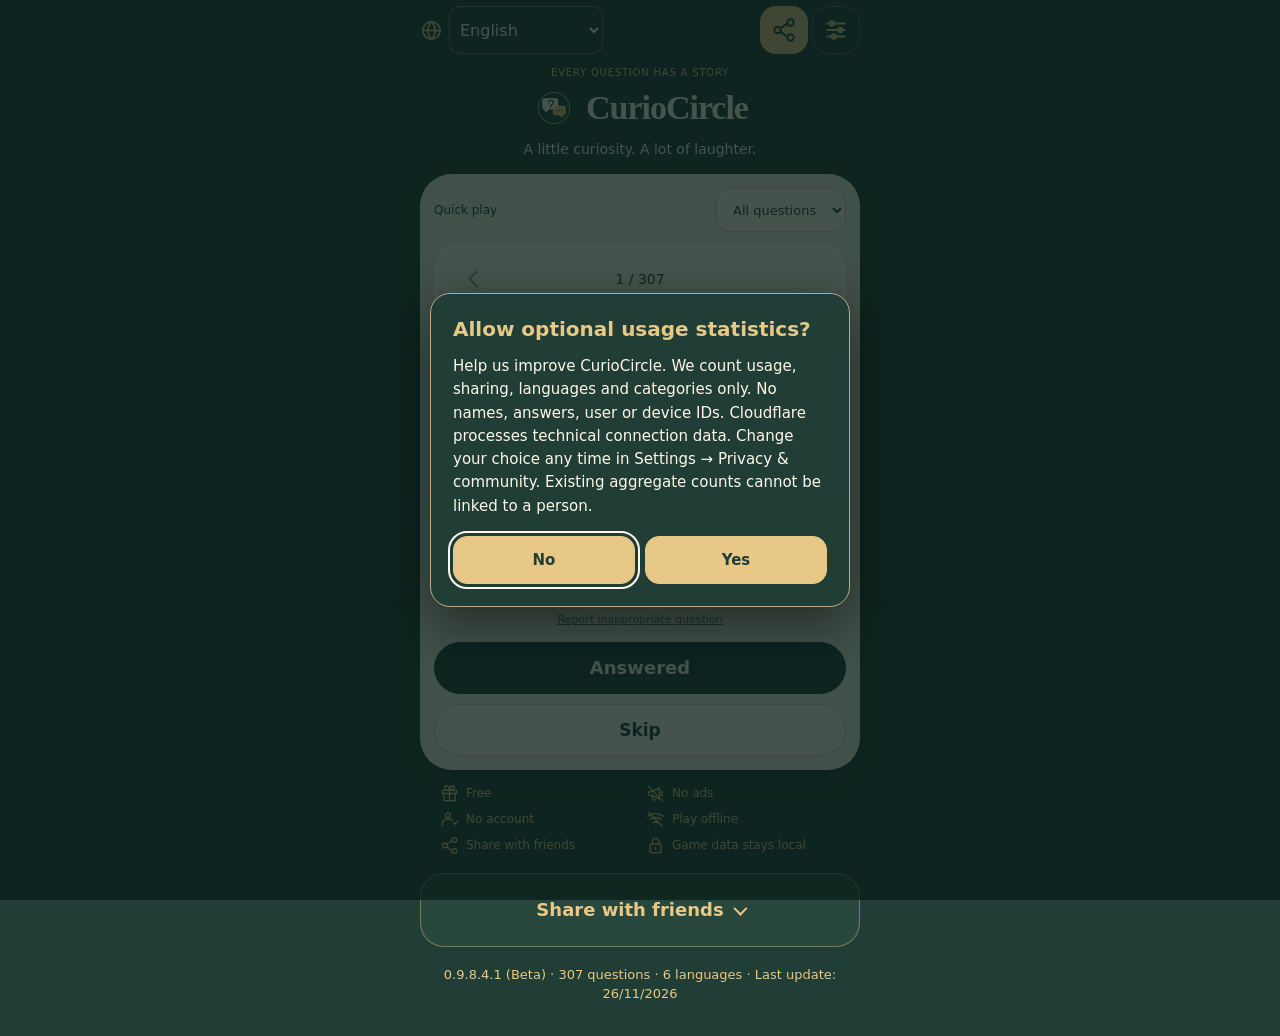
==== commit 75d5a78a: "Version targeted design alignment patch" ====
--- a/index.html
+++ b/index.html
@@ -94,12 +94,12 @@
 #usagePanel{padding:12px 0 4px;border-top:1px solid #ffffff30;margin:12px 0}#extrasPanel #usagePanel h3{font-size:15px;margin:4px 0 8px;color:#e8c886}#usageHint{font-size:13px;line-height:1.5}#usagePanel .usageChoice{display:flex;align-items:center;gap:10px;min-height:48px;cursor:pointer}#usageConsent{accent-color:#e8c886;flex:none;width:22px;height:22px}
 #achievementHint{font-size:13px;color:#e8c886;line-height:1.45}#achievementOverview{display:grid;grid-template-columns:repeat(2,minmax(0,1fr));gap:8px;margin:10px 0}.achievementMetric{border:1px solid #ffffff26;border-radius:12px;padding:12px 9px;display:grid;gap:4px;overflow-wrap:anywhere}.achievementMetric strong{font-size:20px;color:#e8c886}.achievementMetric span{font-size:12px;line-height:1.35}.achievementGroup{border-bottom:1px solid #ffffff26;padding:5px 0}.achievementGroup summary{min-height:44px;line-height:1.4;overflow-wrap:anywhere}.achievementGroup p{font-size:12px;line-height:1.45;margin:7px 0}.achievementGroup progress{width:100%;height:10px;accent-color:#e8c886}.achievementMedals{display:flex;flex-wrap:wrap;gap:6px;margin:10px 0}.achievementMedals span{padding:6px 9px;border-radius:12px;font-size:12px;border:1px solid #e8c88655}.achievementMedals .earned{background:#e8c886;color:#203d36}.achievementMedals .locked{color:#e7dfcc}.achievementChoice{display:flex;align-items:center;gap:10px;min-height:44px;margin-top:10px}#achievementEffects{accent-color:#e8c886;flex:none}#achievementNotice{position:fixed;bottom:max(16px,env(safe-area-inset-bottom));left:50%;transform:translateX(-50%);width:calc(100% - 32px);max-width:400px;z-index:9;background:#e8c886;color:#203d36;border-radius:14px;padding:13px 16px;box-shadow:0 6px 30px #0006;font-size:14px;text-align:center;pointer-events:none;overflow-wrap:anywhere}@media(prefers-reduced-motion:no-preference){#achievementNotice:not([hidden]){animation:achievementAppear .3s ease-out}@keyframes achievementAppear{from{opacity:0;transform:translate(-50%,8px)}to{opacity:1;transform:translate(-50%,0)}}}
 #appDialog.equalChoices .dialogActions button{flex:1 1 0;min-width:0;background:#e8c886;color:#203d36;border:1px solid #e8c886;font-weight:600}#appDialog.equalChoices .dialogActions button:focus-visible{outline:2px solid #fff8e9;outline-offset:3px}
-</style><link rel="stylesheet" href="./design.css?v=0984"><link rel="apple-touch-icon" href="./icon-192.png"></head>
+</style><link rel="stylesheet" href="./design.css?v=09841"><link rel="apple-touch-icon" href="./icon-192.png"></head>
 <body><main><nav id="smartHeader" class="smart"><div class="languageControl"><svg aria-hidden="true" viewBox="0 0 24 24"><circle cx="12" cy="12" r="9"/><path d="M3 12h18M12 3c-5 5-5 13 0 18M12 3c5 5 5 13 0 18"/></svg><select id="lang" aria-label="Language"><option value="en" lang="en-GB">English</option><option value="de" lang="de-DE">Deutsch</option><option value="es" lang="es-ES">Español</option><option value="fr" lang="fr-FR">Français</option><option value="pt" lang="pt-BR">Português (BR)</option><option value="it" lang="it-IT">Italiano</option></select></div><div class="navIcons"><button id="shareJump" class="iconButton" type="button"><svg viewBox="0 0 24 24" aria-hidden="true"><circle cx="18" cy="5" r="3"/><circle cx="6" cy="12" r="3"/><circle cx="18" cy="19" r="3"/><path d="m9 10 6-4M9 14l6 4"/></svg></button><button id="settingsJump" class="iconButton" type="button"><svg viewBox="0 0 24 24" aria-hidden="true"><path d="M4 6h16M4 12h16M4 18h16"/><circle cx="8" cy="6" r="2"/><circle cx="16" cy="12" r="2"/><circle cx="10" cy="18" r="2"/></svg></button></div></nav><header><small id="brandStory">EVERY QUESTION HAS A STORY</small><div class="brand"><img src="./icon.svg" alt=""><h1>CurioCircle</h1></div><p id="brandTagline">A little curiosity. A lot of laughter.</p></header><details class="settings"><summary id="settingsTitle"></summary><p id="settingsIntro"></p><div id="extrasPanel"><span id="extrasTitle" hidden></span><details id="playGroup" class="settingsModule" name="cc-settings"><summary><span class="moduleIcon"><svg viewBox="0 0 24 24" aria-hidden="true"><rect x='3' y='6' width='18' height='12' rx='4'/><path d='M7 9v6M4 12h6M16 11h.01M19 13h.01'/></svg></span><span class="moduleCopy"><strong id="playModuleTitle"></strong><small id="playModuleDesc"></small></span><span class="moduleChevron" aria-hidden="true">⌄</span></summary><div class="moduleBody"><h3 class="srOnly" id="playHeading"></h3><label for="mode" id="modeLabel"></label><select id="mode"></select><div id="playerSetup" hidden><label for="players" id="playersLabel"></label><input id="players" maxlength="240"><button id="applyPlayers" type="button" class="secondary"></button></div><fieldset id="categoryFilter"><legend id="categoryLabel"></legend><label class="categoryChoice categoryMaster"><input type="checkbox" id="allCategories"><span id="allCategoriesLabel"></span></label><div id="categoryChoices"></div><button id="applyCategories" type="button" class="secondary"></button></fieldset><label><input type="checkbox" id="awake"> <span id="awakeLabel"></span></label><p id="instructions"></p><button id="restart" class="secondary" type="button"></button></div></details><details id="questionsGroup" class="settingsModule" name="cc-settings"><summary><span class="moduleIcon"><svg viewBox="0 0 24 24" aria-hidden="true"><path d='M20 8c0-5-6-6-8-2-2-4-8-3-8 2 0 4 8 10 8 10s8-6 8-10Z'/></svg></span><span class="moduleCopy"><strong id="questionsModuleTitle"></strong><small id="questionsModuleDesc"></small></span><span class="moduleChevron" aria-hidden="true">⌄</span></summary><div class="moduleBody"><h3 class="srOnly" id="questionHeading"></h3><details class="optionGroup" id="favPanel"><summary id="favTitle"></summary><div id="favList"></div><p id="favStatus" role="status"></p></details><details class="optionGroup"><summary id="customTitle"></summary><p id="customHint"></p><div id="customFields"></div><button id="addCustom" type="button"></button></details></div></details><details id="achievementGroup" class="settingsModule" name="cc-settings"><summary><span class="moduleIcon"><svg viewBox="0 0 24 24" aria-hidden="true"><path d='M8 3h8v7a4 4 0 0 1-8 0V3ZM8 5H4v2a4 4 0 0 0 4 4M16 5h4v2a4 4 0 0 1-4 4M12 14v5M8 21h8'/></svg></span><span class="moduleCopy"><strong id="achievementModuleTitle"></strong><small id="achievementModuleDesc"></small></span><span class="moduleChevron" aria-hidden="true">⌄</span></summary><div class="moduleBody"><section id="achievementPanel"><h3 id="achievementTitle"></h3><p id="achievementHint"></p><div id="achievementOverview"></div><div class="achievementOverall"><p id="achievementOverallLabel"></p><progress id="achievementOverallProgress"></progress></div><div id="achievementGroups"></div><label class="achievementChoice"><input type="checkbox" id="achievementEffects"><span id="achievementEffectsLabel"></span></label></section></div></details><details id="appGroup" class="settingsModule" name="cc-settings"><summary><span class="moduleIcon"><svg viewBox="0 0 24 24" aria-hidden="true"><circle cx='12' cy='12' r='3'/><path d='M12 2v4M12 18v4M2 12h4M18 12h4M5 5l3 3M16 16l3 3M5 19l3-3M16 8l3-3'/></svg></span><span class="moduleCopy"><strong id="appModuleTitle"></strong><small id="appModuleDesc"></small></span><span class="moduleChevron" aria-hidden="true">⌄</span></summary><div class="moduleBody"><h3 class="srOnly" id="dataHeading"></h3><label for="settingsLang" id="settingsLangLabel"></label><select id="settingsLang"><option value="en" lang="en-GB">English</option><option value="de" lang="de-DE">Deutsch</option><option value="es" lang="es-ES">Español</option><option value="fr" lang="fr-FR">Français</option><option value="pt" lang="pt-BR">Português (BR)</option><option value="it" lang="it-IT">Italiano</option></select><div class="appUpdateActions"><button id="update" class="secondary" type="button"></button><button id="appUpdate" class="secondary" hidden></button><div id="updateStatus" role="status"></div></div><details class="optionGroup"><summary id="dataTitle"></summary><div class="backupActions"><button id="exportData" type="button"></button><button id="importData" type="button"></button></div><input id="importFile" type="file" accept="application/json" hidden><button id="resetData" class="secondary" type="button"></button></details></div></details><details id="privacyGroup" class="settingsModule" name="cc-settings"><summary><span class="moduleIcon"><svg viewBox="0 0 24 24" aria-hidden="true"><path d='m12 3 8 3v6c0 4-4 7-8 9-4-2-8-5-8-9V6l8-3Z'/><path d='m8 12 3 3 5-6'/></svg></span><span class="moduleCopy"><strong id="privacyModuleTitle"></strong><small id="privacyModuleDesc"></small></span><span class="moduleChevron" aria-hidden="true">⌄</span></summary><div class="moduleBody"><details id="privacyPanel" class="optionGroup"><summary id="privacyTitle"></summary><p id="privacyText"></p><p id="communityPrivacy"></p></details><section id="usagePanel" aria-labelledby="usageTitle"><h3 id="usageTitle"></h3><p id="usageHint"></p><label class="usageChoice"><input type="checkbox" id="usageConsent"><span id="usageConsentLabel"></span></label></section><div id="communitySettings" hidden></div><details class="optionGroup" id="betaFeedbackPanel"><summary id="feedbackTitle"></summary><label class="srOnly" for="feedbackText" id="feedbackLabel"></label><textarea id="feedbackText" rows="3" maxlength="1000" aria-describedby="feedbackHint"></textarea><p id="feedbackHint" class="cc-community-note"></p><button id="feedbackCopy" type="button"></button><p id="feedbackStatus" role="status"></p></details><button id="reportFromSettings" class="secondary" type="button"></button><p id="contactHint"></p></div></details></div><p id="extraStatus" role="status"></p></details><div class="gameSurface"><div class="top modeRow"><span id="currentMode"></span><select id="filter"></select></div><div id="activeFilters" hidden><span id="activeFilterText"></span><button id="clearFilters" class="secondary" type="button"></button></div><div id="turn" aria-live="polite"></div><section class="card"><div class="top"><button id="back" class="iconButton" type="button"><svg viewBox="0 0 24 24" aria-hidden="true"><path d="m14 5-7 7 7 7"/></svg></button><span id="progress"></span><span class="cardTopBalance" aria-hidden="true"></span></div><div id="categoryTag"></div><div class="question" id="question" aria-live="polite"></div><div id="count"></div></section><div class="cardTools"><button id="heart" aria-label="Favourite" aria-pressed="false">♡</button><div id="communityRating" hidden></div></div><div class="reportRow"><button id="reportQuestion" type="button"></button><p id="reportStatus" role="status"></p></div><div class="actions"><button id="answer"></button><button class="secondary" id="skip"></button><button id="roundRestart" type="button" hidden></button><button id="emptyReset" class="secondary" type="button" hidden></button></div></div><div id="benefits" role="list"><div class="benefit" role="listitem"><svg aria-hidden="true" focusable="false" viewBox="0 0 24 24"><rect x="3" y="8" width="18" height="4" rx="1"/><path d="M5 12v9h14v-9M12 8v13M12 8C8 8 6 7 6 5a2.5 2.5 0 0 1 5 0l1 3ZM12 8c4 0 6-1 6-3a2.5 2.5 0 0 0-5 0l-1 3Z"/></svg><span id="benefit0"></span></div><div class="benefit" role="listitem"><svg aria-hidden="true" focusable="false" viewBox="0 0 24 24"><path d="M3 10v4h4l10 5V5L7 10H3ZM7 14l2 6h3M20 9v6M3 3l18 18"/></svg><span id="benefit1"></span></div><div class="benefit" role="listitem"><svg aria-hidden="true" focusable="false" viewBox="0 0 24 24"><circle cx="10" cy="7" r="3"/><path d="M3 20v-2a7 7 0 0 1 12-5M17 16l2 2 3-4"/></svg><span id="benefit2"></span></div><div class="benefit" role="listitem"><svg aria-hidden="true" focusable="false" viewBox="0 0 24 24"><path d="M2 8a16 16 0 0 1 20 0M5 12a11 11 0 0 1 14 0M9 16a5 5 0 0 1 6 0M12 20h.01M3 3l18 18"/></svg><span id="benefit3"></span></div><div class="benefit" role="listitem"><svg aria-hidden="true" focusable="false" viewBox="0 0 24 24"><circle cx="18" cy="5" r="3"/><circle cx="6" cy="12" r="3"/><circle cx="18" cy="19" r="3"/><path d="m9 10 6-4M9 14l6 4"/></svg><span id="benefit4"></span></div><div class="benefit" role="listitem"><svg aria-hidden="true" focusable="false" viewBox="0 0 24 24"><rect x="5" y="10" width="14" height="11" rx="2"/><path d="M8 10V7a4 4 0 0 1 8 0v3M12 14v3"/></svg><span id="benefit5"></span></div></div><details id="sharePanel" class="sharePanel"><summary id="shareTitle"></summary><h2 id="shareHeadline"></h2><p id="shareIntro"></p><div class="qrCard"><img id="qrImage" src="./qr.svg" alt="QR code"><strong id="qrHeadline"></strong><a href="./qr.svg" download="CurioCircle-QR.svg" id="saveQR"></a></div><div class="actions shareActions"><button id="nativeShare"></button><button id="whatsapp"></button><button id="copyLink"></button><button id="shareQuestion" class="secondary"></button><button id="install" class="secondary"></button></div><div class="shareMilestone"><strong id="shareGoalTitle"></strong><p id="shareGoalText"></p><progress id="shareGoalProgress" max="10"></progress></div><p id="shareBenefits"></p><p id="installHelp"></p><p id="shareStatus" role="status"></p></details><footer class="note"><span id="catalogueInfo"></span><span id="offlineStatus" role="status"></span></footer></main><div id="achievementNotice" role="status" aria-live="polite" hidden></div>
 <dialog id="appDialog" aria-labelledby="dialogTitle" aria-describedby="dialogMessage"><h2 id="dialogTitle">CurioCircle</h2><p id="dialogMessage"></p><textarea id="dialogCopy" readonly rows="3" hidden></textarea><div class="dialogActions"><button id="dialogCancel" type="button" class="secondary"></button><button id="dialogOK" type="button"></button></div></dialog><script src="./design.js?v=0984"></script><script src="./achievements.js"></script><script src="./usage.js?v=0984"></script><script src="./diversity.js"></script><script src="./mix.js"></script><script src="./localisation.js"></script><script src="./backend/community-client.js?v=098"></script>
 <script>
 'use strict';
-const APP_VERSION="0.9.8.4 (Beta)";const LANGS=['en','de','es','fr','pt','it'];const LOCALES={en:'en-GB',de:'de-DE',es:'es-ES',fr:'fr-FR',pt:'pt-BR',it:'it-IT'};const LANG_NAMES={en:'English',de:'Deutsch',es:'Español',fr:'Français',pt:'Português (BR)',it:'Italiano'};let qs=[],catalogue=null;function validCatalogue(c){return c&&Number.isInteger(c.version)&&typeof c.published==='string'&&/^\d{4}-\d{2}-\d{2}$/.test(c.published)&&Number.isFinite(Date.parse(c.published+'T00:00:00Z'))&&Array.isArray(c.questions)&&c.questions.length>=200&&c.questions.every((q,i)=>q.id===i&&LANGS.every(k=>typeof q[k]==='string'&&q[k].trim())&&(i<100||Number.isInteger(q.category)&&q.category>=0&&q.category<=7));}function applyCatalogue(c){catalogue=c;qs=c.questions.map(q=>LANGS.map(k=>q[k]));}applyCatalogue(bundledCatalogue);try{const c=JSON.parse(localStorage.getItem('curiocircle-catalogue'));if(validCatalogue(c)&&c.version>=catalogue.version)applyCatalogue(c);localStorage.setItem('curiocircle-catalogue',JSON.stringify(catalogue))}catch{};const labels={en:['All questions','Favourites','Answered & next','Skip','Times answered','No favourites yet','New round'],de:['Alle Fragen','Favoriten','Beantwortet & weiter','Überspringen','Mal beantwortet','Noch keine Favoriten','Neue Runde'],es:['Todas las preguntas','Favoritas','Respondida y siguiente','Saltar','Veces respondida','Aún no hay favoritas','Nueva ronda'],...CC_I18N.labels};
+const APP_VERSION="0.9.8.4.1 (Beta)";const LANGS=['en','de','es','fr','pt','it'];const LOCALES={en:'en-GB',de:'de-DE',es:'es-ES',fr:'fr-FR',pt:'pt-BR',it:'it-IT'};const LANG_NAMES={en:'English',de:'Deutsch',es:'Español',fr:'Français',pt:'Português (BR)',it:'Italiano'};let qs=[],catalogue=null;function validCatalogue(c){return c&&Number.isInteger(c.version)&&typeof c.published==='string'&&/^\d{4}-\d{2}-\d{2}$/.test(c.published)&&Number.isFinite(Date.parse(c.published+'T00:00:00Z'))&&Array.isArray(c.questions)&&c.questions.length>=200&&c.questions.every((q,i)=>q.id===i&&LANGS.every(k=>typeof q[k]==='string'&&q[k].trim())&&(i<100||Number.isInteger(q.category)&&q.category>=0&&q.category<=7));}function applyCatalogue(c){catalogue=c;qs=c.questions.map(q=>LANGS.map(k=>q[k]));}applyCatalogue(bundledCatalogue);try{const c=JSON.parse(localStorage.getItem('curiocircle-catalogue'));if(validCatalogue(c)&&c.version>=catalogue.version)applyCatalogue(c);localStorage.setItem('curiocircle-catalogue',JSON.stringify(catalogue))}catch{};const labels={en:['All questions','Favourites','Answered & next','Skip','Times answered','No favourites yet','New round'],de:['Alle Fragen','Favoriten','Beantwortet & weiter','Überspringen','Mal beantwortet','Noch keine Favoriten','Neue Runde'],es:['Todas las preguntas','Favoritas','Respondida y siguiente','Saltar','Veces respondida','Aún no hay favoritas','Nueva ronda'],...CC_I18N.labels};
 const quickText={"de":["Kostenlos","Werbefrei","Ohne Anmeldung","Offline spielbar","Filter","Filter zurücksetzen","Noch nie beantwortet","Datenschutz","Du brauchst kein Konto und musst keine persönlichen Daten angeben. Im Reihum-Modus kannst du freiwillig Namen oder Spitznamen eingeben. Sie bleiben wie Favoriten, Antwortzähler, Spielstände und eigene Fragen auf deinem Gerät. CurioCircle speichert keine gesprochenen Antworten und überträgt diese Spieldaten nicht automatisch. Der geteilte App-Link enthält keine Spieldaten. Geteilte eigene Fragen können persönliche Inhalte enthalten; eine exportierte Sicherung enthält auch lokale Spielernamen und Spielstände. Du entscheidest, ob du diese Inhalte weitergibst; externe Dienste wie WhatsApp haben eigene Datenschutzregeln. Kein Werbetracking. Für das erste Laden und Updates ist Internet nötig; der Hostinganbieter kann technische Verbindungsdaten (z. B. IP-Adressen) verarbeiten.","Frage kopiert","Teilen abgeschlossen","Teilen nicht möglich","WhatsApp geöffnet","Keine Favoriten gespeichert","Spiel & Filter","Fragen & Favoriten","Daten & Feedback","Zurück zum Spiel","Sprachen","Mit Freunden teilbar","Spieldaten bleiben lokal","Offline nach dem ersten Online-Aufruf."],"en":["Free","No ads","No account","Play offline","Filter","Reset filters","Never answered","Privacy","You do not need an account or have to provide personal details. In take-turns mode, you can optionally enter names or nicknames. They stay on your device, along with favourites, answer counts, game progress and custom questions. CurioCircle does not record spoken answers or automatically transmit this game data. The shared app link contains no game data. Shared custom questions may contain personal information; an exported backup includes local player names and game progress. You decide whether to send these; external services such as WhatsApp have their own privacy rules. No advertising tracking. Internet is needed for the first load and updates; the hosting provider may process technical connection data (e.g. IP addresses).","Question copied","Sharing completed","Unable to share","WhatsApp opened","No favourites saved","Game & filters","Questions & favourites","Data & feedback","Back to game","languages","Share with friends","Game data stays local","Play offline after the first online load."],"es":["Gratis","Sin publicidad","Sin registro","Juega sin conexión","Filtro","Restablecer filtros","Aún sin responder","Privacidad","No necesitas una cuenta ni facilitar datos personales. En el modo por turnos puedes introducir nombres o apodos de forma voluntaria. Se guardan en tu dispositivo, al igual que las favoritas, los contadores de respuestas, el progreso y tus propias preguntas. CurioCircle no graba las respuestas habladas ni envía estos datos de juego automáticamente. El enlace de la app no contiene datos de juego. Las preguntas propias que compartas pueden contener información personal; una copia de seguridad exportada incluye también los nombres de los jugadores y el progreso. Tú decides si quieres enviarlos; los servicios externos, como WhatsApp, tienen sus propias normas de privacidad. Sin seguimiento publicitario. Necesitas internet para la primera carga y las actualizaciones; el proveedor de alojamiento puede tratar datos técnicos de conexión (p. ej., direcciones IP).","Pregunta copiada","Contenido compartido","No se ha podido compartir","WhatsApp abierto","Aún no hay favoritas","Juego y filtros","Preguntas y favoritas","Datos y comentarios","Volver al juego","idiomas","Comparte con amigos","Datos de juego locales","Juega sin conexión tras el primer acceso con internet."],"fr":["Gratuit","Sans publicité","Sans compte","Joue hors connexion","Filtre","Réinitialiser les filtres","Pas encore de réponse","Confidentialité","Tu n’as pas besoin de compte ni de fournir de données personnelles. En mode chacun son tour, tu peux saisir des prénoms ou des pseudonymes si tu le souhaites. Ils restent sur ton appareil, tout comme les favoris, les compteurs de réponses, la progression et les questions personnelles. CurioCircle n’enregistre pas les réponses orales et ne transmet pas automatiquement ces données de jeu. Le lien de l’application ne contient aucune donnée de jeu. Les questions personnelles partagées peuvent contenir des informations personnelles ; une sauvegarde exportée inclut aussi les noms des joueurs et la progression. Tu décides si tu veux les transmettre ; les services externes comme WhatsApp ont leurs propres règles de confidentialité. Aucun suivi publicitaire. Une connexion est nécessaire au premier chargement et aux mises à jour ; l’hébergeur peut traiter des données techniques de connexion (p. ex. les adresses IP).","Question copiée","Partage terminé","Impossible de partager","WhatsApp ouvert","Aucun favori enregistré","Jeu et filtres","Questions et favoris","Données et avis","Retour au jeu","langues","Partage entre amis","Données de jeu locales","Joue hors connexion après le premier chargement en ligne."],"pt":["Grátis","Sem anúncios","Sem cadastro","Jogue sem internet","Filtro","Limpar filtros","Ainda não respondida","Privacidade","Você não precisa criar conta nem fornecer dados pessoais. No modo de turnos, pode inserir nomes ou apelidos se quiser. Eles ficam no seu dispositivo, assim como as favoritas, as contagens de respostas, o progresso e as perguntas personalizadas. O CurioCircle não grava respostas faladas nem envia esses dados de jogo automaticamente. O link do app não contém dados de jogo. Perguntas personalizadas compartilhadas podem conter informações pessoais; um backup exportado inclui também os nomes dos jogadores e o progresso. Você decide se quer enviá-los; serviços externos, como o WhatsApp, têm suas próprias regras de privacidade. Sem rastreamento publicitário. É preciso ter internet no primeiro acesso e nas atualizações; o provedor de hospedagem pode processar dados técnicos de conexão (por exemplo, endereços IP).","Pergunta copiada","Compartilhamento concluído","Não foi possível compartilhar","WhatsApp aberto","Nenhuma favorita salva","Jogo e filtros","Perguntas e favoritas","Dados e feedback","Voltar ao jogo","idiomas","Compartilhe com amigos","Dados de jogo locais","Jogue sem internet após o primeiro acesso online."],"it":["Gratis","Senza pubblicità","Senza registrazione","Gioca offline","Filtro","Azzera filtri","Non ancora risposta","Privacy","Non serve un account né fornire dati personali. Nella modalità a turno puoi inserire nomi o soprannomi, se vuoi. Restano sul tuo dispositivo, insieme alle preferite, ai contatori delle risposte, ai progressi e alle domande personalizzate. CurioCircle non registra le risposte a voce né trasmette automaticamente questi dati di gioco. Il link dell’app non contiene dati di gioco. Le domande personalizzate condivise possono contenere informazioni personali; un backup esportato include anche i nomi dei giocatori e i progressi. Decidi tu se inviarli; servizi esterni come WhatsApp hanno le proprie regole sulla privacy. Nessun tracciamento pubblicitario. Serve internet per il primo caricamento e gli aggiornamenti; il fornitore di hosting può trattare dati tecnici di connessione (ad es. indirizzi IP).","Domanda copiata","Condivisione completata","Impossibile condividere","WhatsApp aperto","Nessuna preferita salvata","Gioco e filtri","Domande e preferite","Dati e feedback","Torna al gioco","lingue","Condividi con gli amici","Dati di gioco locali","Gioca offline dopo il primo accesso online."]};const $=id=>document.getElementById(id);let state={lang:(LANGS.includes(navigator.language.slice(0,2))?navigator.language.slice(0,2):'en'),fav:[],counts:{}};try{const s=JSON.parse(localStorage.getItem('curiocircle-v1'));if(s&&labels[s.lang]&&Array.isArray(s.fav)&&s.counts)state=s}catch{};let filter=state.filter|| (state.only?'fav':'all'),only=filter==='fav',deck=Array.isArray(state.deck)?state.deck.filter(i=>Number.isInteger(i)&&i>=0&&(i<qs.length||state.custom?.some(q=>q.id===i))):[],pos=Number.isInteger(state.pos)?state.pos:0;
 function save(celebrate=false){const result=CCAchievements.evaluate(state,qs.length,categoryOf);if(celebrate&&result.added.length&&state.achievements.effects)celebrateAchievements(result.added);state.deck=deck;state.pos=pos;state.only=only;state.filter=filter;try{localStorage.setItem('curiocircle-v1',JSON.stringify(state))}catch{}}
 const groups=[[0,2,6,9,13,17,19,35,38,40,44,47,62,67,71,84,88,98],[1,5,14,23,30,42,61,66,76,79,92],[3,8,11,15,20,25,29,32,34,37,45,49,53,57,60,73,77,81,87,90,96],[4,7,10,12,16,18,21,24,26,27,31,33,39,46,50,55,58,59,64,69,74,75,85,89,95,97],[36,43,48,51,54,56,63,65,72,80,83,86,93,94],[22,28,41,52,68,70,78,82,91,99]];const categoryNames={de:['Humor & Kurioses','Kindheit & Erinnerungen','Fantasie','Alltag & Gewohnheiten','Abenteuer & Entdeckungen','Persönlichkeit & Meinungen','Freunde & Miteinander','Welt & Neugier'],en:['Humour & curiosities','Childhood & memories','Imagination','Everyday life & habits','Adventure & discovery','Personality & opinions','Friends & connection','World & curiosity'],es:['Humor y curiosidades','Infancia y recuerdos','Imaginación','Vida cotidiana y hábitos','Aventura y descubrimiento','Personalidad y opiniones','Amistad y convivencia','Mundo y curiosidad'],...CC_I18N.categoryNames};const categoryOf=i=>i>=100000?2:i>=100?(catalogue?.questions[i]?.category??-1):groups.findIndex(g=>g.includes(i));
--- a/design.css
+++ b/design.css
@@ -0,0 +1,95 @@
+/* 0.9.8.4: approved minimal cream game surface, forest green and muted gold.
+   Independent presentation layer; existing game and storage logic remain unchanged. */
+:root{--forest:#203d36;--cream:#fff8e9;--paper:#f1eadb;--gold:#e8c886;--ink:#203d36;--line:#d8cbb0}
+body{background:var(--forest)}
+main{padding-top:env(safe-area-inset-top,0px)}
+.smart{top:env(safe-area-inset-top,0px)}
+header .brand img{width:44px;height:44px}
+header h1{font:600 clamp(26px,7vw,34px)/1.15 Georgia,serif;letter-spacing:-.03em}
+header small{font-size:10px;letter-spacing:.08em}
+#shareJump{background:var(--gold);color:var(--forest);border-radius:16px}
+#settingsJump{border:1px solid #e8c88655;border-radius:16px}
+.gameSurface{background:var(--paper);color:var(--ink);padding:14px;border-radius:32px;box-shadow:0 8px 24px #0002;margin:14px 0 0}
+.gameSurface .modeRow{font-size:12px}
+.gameSurface #filter{background:var(--cream);border-color:var(--line);font-size:13px;min-height:44px}
+.gameSurface #activeFilterText,.gameSurface #turn{color:var(--ink)}
+.gameSurface #clearFilters{background:var(--cream);color:var(--ink)}
+.gameSurface .card{background:var(--cream);border:1px solid #fff;border-radius:26px;box-shadow:0 4px 15px #203d3610;padding:12px 16px 18px;min-height:248px;margin:10px 0 8px;gap:10px}
+.gameSurface .card .top{justify-content:space-between}
+.cardTopBalance{width:48px;flex:none}
+.gameSurface .question{font-family:Georgia,'Times New Roman',serif;font-size:clamp(24px,6.5vw,30px);font-weight:600;line-height:1.3;letter-spacing:-.015em;padding:8px 0}
+.gameSurface #categoryTag{color:var(--cream);background:var(--forest);box-shadow:none;font-size:12px;padding:7px 14px}
+.gameSurface #count{font-size:12px;color:#536b60}
+.cardTools{display:grid;grid-template-columns:minmax(0,1fr) repeat(3,44px) minmax(0,1fr);column-gap:8px;row-gap:4px;align-items:start}
+.cardTools #heart,.cardTools .cc-rating-actions .cc-thumb{display:grid;place-items:center;width:44px;height:44px;min-width:44px;min-height:44px;padding:0;line-height:1;background:var(--cream);color:var(--forest);border:1px solid var(--line);border-radius:14px}
+.cardTools #heart{grid-column:2;grid-row:1;font-size:25px}
+.cardTools #heart[aria-pressed=true]{color:#a53347}
+.cardTools #communityRating:not([hidden]){display:contents}
+.cardTools:has(#communityRating[hidden]) #heart{grid-column:3}
+.cardTools .cc-rating-actions{grid-column:3/5;grid-row:1;display:flex;justify-content:center;gap:8px}
+.cardTools .cc-rating-label{grid-column:1/-1;grid-row:2;font-size:11px;line-height:1.35;max-width:none;margin:0!important;text-align:center;color:#536b60}
+.cardTools #communityRating [role=status]{grid-column:1/-1;grid-row:3;text-align:center;font-size:11px;color:#536b60;margin:0}
+.cardTools .cc-rating-actions .cc-thumb[aria-pressed=true]{background:#dce7df}
+.cardTools #communityRating .cc-remove-rating{min-height:44px}
+.reportRow{display:flex;align-items:center;justify-content:center;flex-wrap:wrap;margin:0}
+#reportQuestion{border:0;background:transparent;color:#536b60;font-size:11px;text-decoration:underline;padding:0 4px;min-height:44px;line-height:1.35}
+#reportStatus{font-size:12px;margin:0;width:100%;text-align:center}
+#reportStatus:empty{display:none}
+.gameSurface .actions button{border-radius:999px;min-height:52px;font-weight:650}
+.gameSurface #answer{background:var(--forest);color:var(--cream);border:1px solid var(--forest);font-size:18px}
+.gameSurface .secondary{background:var(--cream);color:var(--forest);border:1px solid var(--line)}
+.gameSurface button:focus-visible,.gameSurface select:focus-visible{outline-color:var(--forest)}
+.settings[open]{border:1px solid #ffffff25;border-radius:24px;padding:14px;margin:14px 0}
+.settings[open]>summary{font:600 24px/1.2 Georgia,serif;margin:0;padding:10px 0;min-height:44px}
+#settingsIntro{margin:0 0 12px;color:var(--cream);font-size:13px}
+#extrasPanel{display:grid;gap:10px;padding:0}
+.settingsModule{border:1px solid #e8c88644;border-radius:18px;min-width:0;overflow:hidden}
+.settingsModule>summary{display:flex!important;align-items:center;gap:12px;list-style:none;background:var(--cream);color:var(--forest);padding:12px!important;min-height:72px;cursor:pointer}
+.settingsModule>summary::-webkit-details-marker{display:none}
+.settingsModule>summary:focus-visible{outline:3px solid var(--gold);outline-offset:-4px}
+.moduleIcon{display:grid;place-items:center;width:44px;height:44px;flex:none;border-radius:12px;background:#e8e5d7}
+.moduleIcon svg{width:24px;height:24px;fill:none;stroke:var(--forest);stroke-width:1.8;stroke-linecap:round;stroke-linejoin:round}
+.moduleCopy{display:grid;gap:4px;min-width:0;flex:1}
+.moduleCopy strong{font-size:15px;line-height:1.25}
+.moduleCopy small{font-size:12px;line-height:1.35;color:#52665c}
+.moduleChevron{font-size:24px;line-height:1;flex:none}
+.settingsModule[open]>summary .moduleChevron{transform:rotate(180deg)}
+.moduleBody{padding:12px;min-width:0}
+.moduleBody>label:not(.achievementChoice){display:block;min-height:44px;margin:4px 0 8px;line-height:1.5}
+.moduleBody>select,.moduleBody>button{width:100%;min-height:48px}
+.moduleBody .optionGroup>summary,#communitySettings>details>summary{border-radius:10px;background:#ffffff0b;padding:12px!important;list-style-position:inside;line-height:1.45}
+.moduleBody #privacyPanel{margin:0 0 8px}
+.moduleBody #usagePanel{margin:8px 0}
+.moduleBody #communitySettings{border-top:0}
+.moduleBody #contactHint{font-size:12px;line-height:1.5;color:#e0ded3}
+.appUpdateActions{display:grid;gap:8px;margin:10px 0}
+#achievementPanel h3{font-size:17px;margin:0 0 8px}
+#achievementOverview{gap:10px}
+.achievementMetric{background:var(--cream);color:var(--forest);text-align:center;justify-items:center;border:0;padding:12px 8px}
+.achievementMetric strong{color:var(--forest);font-size:22px}
+.achievementMetric .metricIcon{color:#8e6b32;font-size:23px}
+.achievementOverall{margin:14px 0}
+.achievementOverall p{margin:4px 0;color:var(--gold)}
+progress{width:100%;height:10px;accent-color:var(--gold)}
+.achievementGroup{border:1px solid #e8c88633;border-radius:12px;margin:8px 0;padding:4px 10px}
+.achievementMedals span{font-size:13px;padding:8px 10px}
+.sharePanel{background:#29483d;border:1px solid #e8c88666;border-radius:24px;padding:12px 16px;margin:18px 0}
+.sharePanel>summary{display:flex;align-items:center;justify-content:center;gap:10px;list-style:none;text-align:center;font-size:18px;font-weight:650;line-height:1.35;min-height:48px;padding:10px 0;margin:0}
+.sharePanel>summary::-webkit-details-marker{display:none}
+.sharePanel>summary::after{content:"";width:8px;height:8px;border-right:2px solid currentColor;border-bottom:2px solid currentColor;transform:rotate(45deg) translateY(-2px);flex:none}
+.sharePanel[open]>summary::after{transform:rotate(225deg) translateY(-2px)}
+.sharePanel h2{font:600 26px/1.2 Georgia,serif;color:var(--gold);margin:12px 0}
+.sharePanel #shareIntro{margin:8px 0 16px}
+.qrCard{background:var(--cream);color:var(--forest);border-radius:18px;padding:16px;display:grid;justify-items:center;gap:8px}
+.sharePanel .qrCard img{width:min(220px,100%);height:auto;margin:0;border-radius:4px}
+.sharePanel .qrCard a{color:var(--forest);min-height:44px;display:grid;place-items:center;font-size:13px}
+.shareActions{display:grid;grid-template-columns:repeat(2,minmax(0,1fr));gap:10px}
+.shareActions button{font-size:14px;min-height:48px}
+.shareActions #nativeShare{grid-column:1/-1;background:var(--gold);font-weight:650}
+.shareActions #shareQuestion,.shareActions #install{grid-column:1/-1}
+.shareMilestone{text-align:left;background:#203d36;padding:14px;border-radius:14px;color:var(--gold)}
+.shareMilestone p{margin:6px 0;color:var(--cream)}
+#shareBenefits,#installHelp{font-size:12px}
+#benefits{margin-top:14px}
+@media(max-width:360px){.gameSurface{padding:10px}.gameSurface .card{padding:10px 12px 15px;min-height:225px}.settings[open]{padding:10px}.moduleBody{padding:10px}.settingsModule>summary{gap:8px}.moduleIcon{width:38px;height:38px}.moduleCopy strong{font-size:14px}.moduleCopy small{font-size:11px}.sharePanel{padding:10px 12px}}
+@media(prefers-reduced-motion:no-preference){header .brand{animation:brandAppear .2s ease-out}@keyframes brandAppear{from{opacity:.7}to{opacity:1}}}
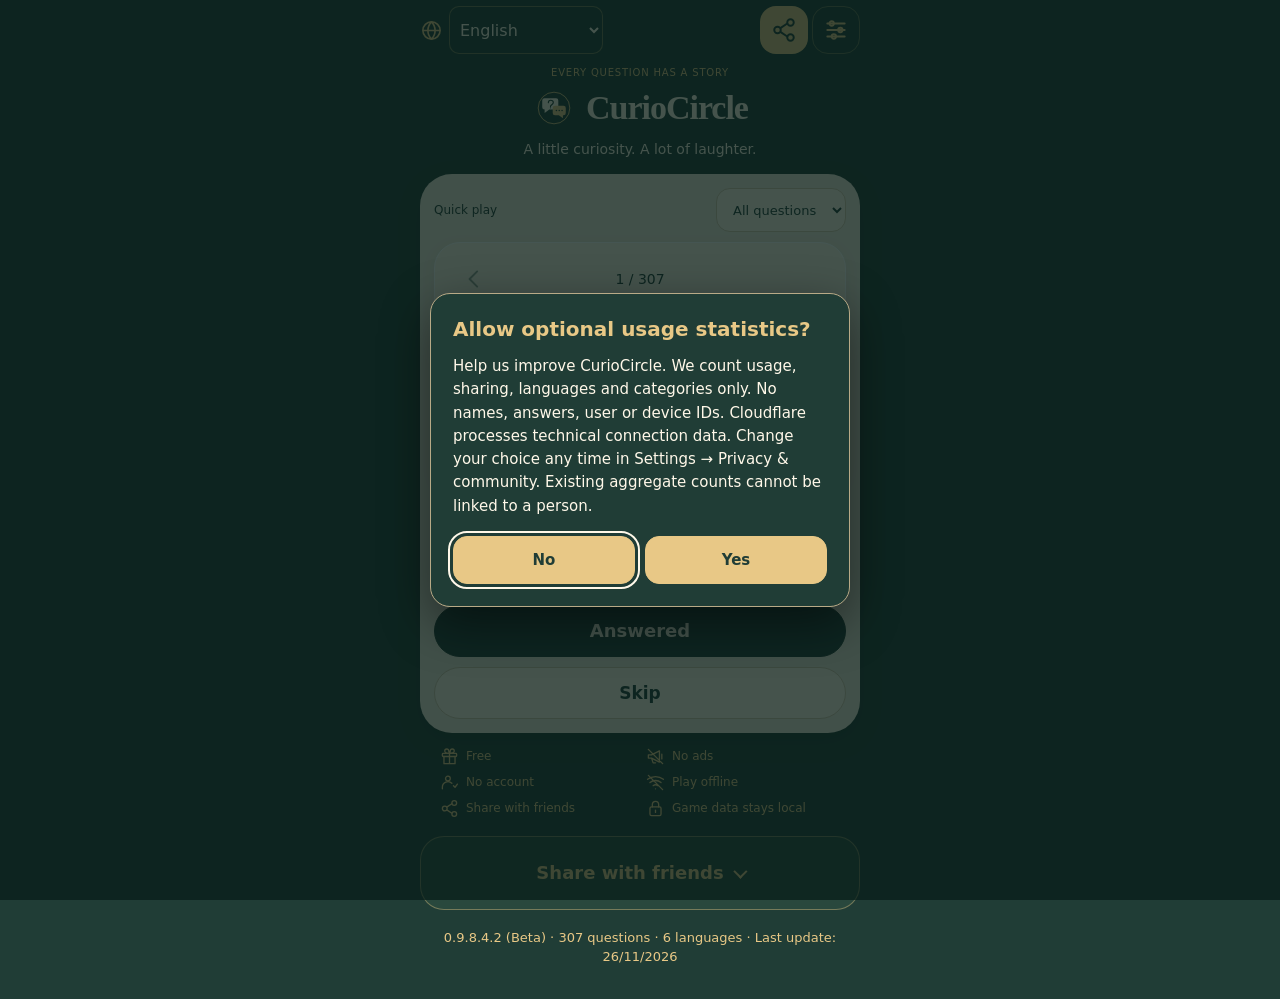
==== commit 12ad51dc: "Reset personal game statistics and visual rating history with explicit retention notice" ====
--- a/index.html
+++ b/index.html
@@ -96,10 +96,10 @@
 #appDialog.equalChoices .dialogActions button{flex:1 1 0;min-width:0;background:#e8c886;color:#203d36;border:1px solid #e8c886;font-weight:600}#appDialog.equalChoices .dialogActions button:focus-visible{outline:2px solid #fff8e9;outline-offset:3px}
 </style><link rel="stylesheet" href="./design.css?v=09841"><link rel="apple-touch-icon" href="./icon-192.png"></head>
 <body><main><nav id="smartHeader" class="smart"><div class="languageControl"><svg aria-hidden="true" viewBox="0 0 24 24"><circle cx="12" cy="12" r="9"/><path d="M3 12h18M12 3c-5 5-5 13 0 18M12 3c5 5 5 13 0 18"/></svg><select id="lang" aria-label="Language"><option value="en" lang="en-GB">English</option><option value="de" lang="de-DE">Deutsch</option><option value="es" lang="es-ES">Español</option><option value="fr" lang="fr-FR">Français</option><option value="pt" lang="pt-BR">Português (BR)</option><option value="it" lang="it-IT">Italiano</option></select></div><div class="navIcons"><button id="shareJump" class="iconButton" type="button"><svg viewBox="0 0 24 24" aria-hidden="true"><circle cx="18" cy="5" r="3"/><circle cx="6" cy="12" r="3"/><circle cx="18" cy="19" r="3"/><path d="m9 10 6-4M9 14l6 4"/></svg></button><button id="settingsJump" class="iconButton" type="button"><svg viewBox="0 0 24 24" aria-hidden="true"><path d="M4 6h16M4 12h16M4 18h16"/><circle cx="8" cy="6" r="2"/><circle cx="16" cy="12" r="2"/><circle cx="10" cy="18" r="2"/></svg></button></div></nav><header><small id="brandStory">EVERY QUESTION HAS A STORY</small><div class="brand"><img src="./icon.svg" alt=""><h1>CurioCircle</h1></div><p id="brandTagline">A little curiosity. A lot of laughter.</p></header><details class="settings"><summary id="settingsTitle"></summary><p id="settingsIntro"></p><div id="extrasPanel"><span id="extrasTitle" hidden></span><details id="playGroup" class="settingsModule" name="cc-settings"><summary><span class="moduleIcon"><svg viewBox="0 0 24 24" aria-hidden="true"><rect x='3' y='6' width='18' height='12' rx='4'/><path d='M7 9v6M4 12h6M16 11h.01M19 13h.01'/></svg></span><span class="moduleCopy"><strong id="playModuleTitle"></strong><small id="playModuleDesc"></small></span><span class="moduleChevron" aria-hidden="true">⌄</span></summary><div class="moduleBody"><h3 class="srOnly" id="playHeading"></h3><label for="mode" id="modeLabel"></label><select id="mode"></select><div id="playerSetup" hidden><label for="players" id="playersLabel"></label><input id="players" maxlength="240"><button id="applyPlayers" type="button" class="secondary"></button></div><fieldset id="categoryFilter"><legend id="categoryLabel"></legend><label class="categoryChoice categoryMaster"><input type="checkbox" id="allCategories"><span id="allCategoriesLabel"></span></label><div id="categoryChoices"></div><button id="applyCategories" type="button" class="secondary"></button></fieldset><label><input type="checkbox" id="awake"> <span id="awakeLabel"></span></label><p id="instructions"></p><button id="restart" class="secondary" type="button"></button></div></details><details id="questionsGroup" class="settingsModule" name="cc-settings"><summary><span class="moduleIcon"><svg viewBox="0 0 24 24" aria-hidden="true"><path d='M20 8c0-5-6-6-8-2-2-4-8-3-8 2 0 4 8 10 8 10s8-6 8-10Z'/></svg></span><span class="moduleCopy"><strong id="questionsModuleTitle"></strong><small id="questionsModuleDesc"></small></span><span class="moduleChevron" aria-hidden="true">⌄</span></summary><div class="moduleBody"><h3 class="srOnly" id="questionHeading"></h3><details class="optionGroup" id="favPanel"><summary id="favTitle"></summary><div id="favList"></div><p id="favStatus" role="status"></p></details><details class="optionGroup"><summary id="customTitle"></summary><p id="customHint"></p><div id="customFields"></div><button id="addCustom" type="button"></button></details></div></details><details id="achievementGroup" class="settingsModule" name="cc-settings"><summary><span class="moduleIcon"><svg viewBox="0 0 24 24" aria-hidden="true"><path d='M8 3h8v7a4 4 0 0 1-8 0V3ZM8 5H4v2a4 4 0 0 0 4 4M16 5h4v2a4 4 0 0 1-4 4M12 14v5M8 21h8'/></svg></span><span class="moduleCopy"><strong id="achievementModuleTitle"></strong><small id="achievementModuleDesc"></small></span><span class="moduleChevron" aria-hidden="true">⌄</span></summary><div class="moduleBody"><section id="achievementPanel"><h3 id="achievementTitle"></h3><p id="achievementHint"></p><div id="achievementOverview"></div><div class="achievementOverall"><p id="achievementOverallLabel"></p><progress id="achievementOverallProgress"></progress></div><div id="achievementGroups"></div><label class="achievementChoice"><input type="checkbox" id="achievementEffects"><span id="achievementEffectsLabel"></span></label></section></div></details><details id="appGroup" class="settingsModule" name="cc-settings"><summary><span class="moduleIcon"><svg viewBox="0 0 24 24" aria-hidden="true"><circle cx='12' cy='12' r='3'/><path d='M12 2v4M12 18v4M2 12h4M18 12h4M5 5l3 3M16 16l3 3M5 19l3-3M16 8l3-3'/></svg></span><span class="moduleCopy"><strong id="appModuleTitle"></strong><small id="appModuleDesc"></small></span><span class="moduleChevron" aria-hidden="true">⌄</span></summary><div class="moduleBody"><h3 class="srOnly" id="dataHeading"></h3><label for="settingsLang" id="settingsLangLabel"></label><select id="settingsLang"><option value="en" lang="en-GB">English</option><option value="de" lang="de-DE">Deutsch</option><option value="es" lang="es-ES">Español</option><option value="fr" lang="fr-FR">Français</option><option value="pt" lang="pt-BR">Português (BR)</option><option value="it" lang="it-IT">Italiano</option></select><div class="appUpdateActions"><button id="update" class="secondary" type="button"></button><button id="appUpdate" class="secondary" hidden></button><div id="updateStatus" role="status"></div></div><details class="optionGroup"><summary id="dataTitle"></summary><div class="backupActions"><button id="exportData" type="button"></button><button id="importData" type="button"></button></div><input id="importFile" type="file" accept="application/json" hidden><button id="resetData" class="secondary" type="button"></button></details></div></details><details id="privacyGroup" class="settingsModule" name="cc-settings"><summary><span class="moduleIcon"><svg viewBox="0 0 24 24" aria-hidden="true"><path d='m12 3 8 3v6c0 4-4 7-8 9-4-2-8-5-8-9V6l8-3Z'/><path d='m8 12 3 3 5-6'/></svg></span><span class="moduleCopy"><strong id="privacyModuleTitle"></strong><small id="privacyModuleDesc"></small></span><span class="moduleChevron" aria-hidden="true">⌄</span></summary><div class="moduleBody"><details id="privacyPanel" class="optionGroup"><summary id="privacyTitle"></summary><p id="privacyText"></p><p id="communityPrivacy"></p></details><section id="usagePanel" aria-labelledby="usageTitle"><h3 id="usageTitle"></h3><p id="usageHint"></p><label class="usageChoice"><input type="checkbox" id="usageConsent"><span id="usageConsentLabel"></span></label></section><div id="communitySettings" hidden></div><details class="optionGroup" id="betaFeedbackPanel"><summary id="feedbackTitle"></summary><label class="srOnly" for="feedbackText" id="feedbackLabel"></label><textarea id="feedbackText" rows="3" maxlength="1000" aria-describedby="feedbackHint"></textarea><p id="feedbackHint" class="cc-community-note"></p><button id="feedbackCopy" type="button"></button><p id="feedbackStatus" role="status"></p></details><button id="reportFromSettings" class="secondary" type="button"></button><p id="contactHint"></p></div></details></div><p id="extraStatus" role="status"></p></details><div class="gameSurface"><div class="top modeRow"><span id="currentMode"></span><select id="filter"></select></div><div id="activeFilters" hidden><span id="activeFilterText"></span><button id="clearFilters" class="secondary" type="button"></button></div><div id="turn" aria-live="polite"></div><section class="card"><div class="top"><button id="back" class="iconButton" type="button"><svg viewBox="0 0 24 24" aria-hidden="true"><path d="m14 5-7 7 7 7"/></svg></button><span id="progress"></span><span class="cardTopBalance" aria-hidden="true"></span></div><div id="categoryTag"></div><div class="question" id="question" aria-live="polite"></div><div id="count"></div></section><div class="cardTools"><button id="heart" aria-label="Favourite" aria-pressed="false">♡</button><div id="communityRating" hidden></div></div><div class="reportRow"><button id="reportQuestion" type="button"></button><p id="reportStatus" role="status"></p></div><div class="actions"><button id="answer"></button><button class="secondary" id="skip"></button><button id="roundRestart" type="button" hidden></button><button id="emptyReset" class="secondary" type="button" hidden></button></div></div><div id="benefits" role="list"><div class="benefit" role="listitem"><svg aria-hidden="true" focusable="false" viewBox="0 0 24 24"><rect x="3" y="8" width="18" height="4" rx="1"/><path d="M5 12v9h14v-9M12 8v13M12 8C8 8 6 7 6 5a2.5 2.5 0 0 1 5 0l1 3ZM12 8c4 0 6-1 6-3a2.5 2.5 0 0 0-5 0l-1 3Z"/></svg><span id="benefit0"></span></div><div class="benefit" role="listitem"><svg aria-hidden="true" focusable="false" viewBox="0 0 24 24"><path d="M3 10v4h4l10 5V5L7 10H3ZM7 14l2 6h3M20 9v6M3 3l18 18"/></svg><span id="benefit1"></span></div><div class="benefit" role="listitem"><svg aria-hidden="true" focusable="false" viewBox="0 0 24 24"><circle cx="10" cy="7" r="3"/><path d="M3 20v-2a7 7 0 0 1 12-5M17 16l2 2 3-4"/></svg><span id="benefit2"></span></div><div class="benefit" role="listitem"><svg aria-hidden="true" focusable="false" viewBox="0 0 24 24"><path d="M2 8a16 16 0 0 1 20 0M5 12a11 11 0 0 1 14 0M9 16a5 5 0 0 1 6 0M12 20h.01M3 3l18 18"/></svg><span id="benefit3"></span></div><div class="benefit" role="listitem"><svg aria-hidden="true" focusable="false" viewBox="0 0 24 24"><circle cx="18" cy="5" r="3"/><circle cx="6" cy="12" r="3"/><circle cx="18" cy="19" r="3"/><path d="m9 10 6-4M9 14l6 4"/></svg><span id="benefit4"></span></div><div class="benefit" role="listitem"><svg aria-hidden="true" focusable="false" viewBox="0 0 24 24"><rect x="5" y="10" width="14" height="11" rx="2"/><path d="M8 10V7a4 4 0 0 1 8 0v3M12 14v3"/></svg><span id="benefit5"></span></div></div><details id="sharePanel" class="sharePanel"><summary id="shareTitle"></summary><h2 id="shareHeadline"></h2><p id="shareIntro"></p><div class="qrCard"><img id="qrImage" src="./qr.svg" alt="QR code"><strong id="qrHeadline"></strong><a href="./qr.svg" download="CurioCircle-QR.svg" id="saveQR"></a></div><div class="actions shareActions"><button id="nativeShare"></button><button id="whatsapp"></button><button id="copyLink"></button><button id="shareQuestion" class="secondary"></button><button id="install" class="secondary"></button></div><div class="shareMilestone"><strong id="shareGoalTitle"></strong><p id="shareGoalText"></p><progress id="shareGoalProgress" max="10"></progress></div><p id="shareBenefits"></p><p id="installHelp"></p><p id="shareStatus" role="status"></p></details><footer class="note"><span id="catalogueInfo"></span><span id="offlineStatus" role="status"></span></footer></main><div id="achievementNotice" role="status" aria-live="polite" hidden></div>
-<dialog id="appDialog" aria-labelledby="dialogTitle" aria-describedby="dialogMessage"><h2 id="dialogTitle">CurioCircle</h2><p id="dialogMessage"></p><textarea id="dialogCopy" readonly rows="3" hidden></textarea><div class="dialogActions"><button id="dialogCancel" type="button" class="secondary"></button><button id="dialogOK" type="button"></button></div></dialog><script src="./design.js?v=0984"></script><script src="./achievements.js"></script><script src="./usage.js?v=0984"></script><script src="./diversity.js"></script><script src="./mix.js"></script><script src="./localisation.js"></script><script src="./backend/community-client.js?v=098"></script>
+<dialog id="appDialog" aria-labelledby="dialogTitle" aria-describedby="dialogMessage"><h2 id="dialogTitle">CurioCircle</h2><p id="dialogMessage"></p><textarea id="dialogCopy" readonly rows="3" hidden></textarea><div class="dialogActions"><button id="dialogCancel" type="button" class="secondary"></button><button id="dialogOK" type="button"></button></div></dialog><script src="./design.js?v=0984"></script><script src="./achievements.js"></script><script src="./usage.js?v=0984"></script><script src="./diversity.js"></script><script src="./mix.js"></script><script src="./localisation.js"></script><script src="./backend/community-client.js?v=09842"></script>
 <script>
 'use strict';
-const APP_VERSION="0.9.8.4.1 (Beta)";const LANGS=['en','de','es','fr','pt','it'];const LOCALES={en:'en-GB',de:'de-DE',es:'es-ES',fr:'fr-FR',pt:'pt-BR',it:'it-IT'};const LANG_NAMES={en:'English',de:'Deutsch',es:'Español',fr:'Français',pt:'Português (BR)',it:'Italiano'};let qs=[],catalogue=null;function validCatalogue(c){return c&&Number.isInteger(c.version)&&typeof c.published==='string'&&/^\d{4}-\d{2}-\d{2}$/.test(c.published)&&Number.isFinite(Date.parse(c.published+'T00:00:00Z'))&&Array.isArray(c.questions)&&c.questions.length>=200&&c.questions.every((q,i)=>q.id===i&&LANGS.every(k=>typeof q[k]==='string'&&q[k].trim())&&(i<100||Number.isInteger(q.category)&&q.category>=0&&q.category<=7));}function applyCatalogue(c){catalogue=c;qs=c.questions.map(q=>LANGS.map(k=>q[k]));}applyCatalogue(bundledCatalogue);try{const c=JSON.parse(localStorage.getItem('curiocircle-catalogue'));if(validCatalogue(c)&&c.version>=catalogue.version)applyCatalogue(c);localStorage.setItem('curiocircle-catalogue',JSON.stringify(catalogue))}catch{};const labels={en:['All questions','Favourites','Answered & next','Skip','Times answered','No favourites yet','New round'],de:['Alle Fragen','Favoriten','Beantwortet & weiter','Überspringen','Mal beantwortet','Noch keine Favoriten','Neue Runde'],es:['Todas las preguntas','Favoritas','Respondida y siguiente','Saltar','Veces respondida','Aún no hay favoritas','Nueva ronda'],...CC_I18N.labels};
+const APP_VERSION="0.9.8.4.2 (Beta)";const LANGS=['en','de','es','fr','pt','it'];const LOCALES={en:'en-GB',de:'de-DE',es:'es-ES',fr:'fr-FR',pt:'pt-BR',it:'it-IT'};const LANG_NAMES={en:'English',de:'Deutsch',es:'Español',fr:'Français',pt:'Português (BR)',it:'Italiano'};let qs=[],catalogue=null;function validCatalogue(c){return c&&Number.isInteger(c.version)&&typeof c.published==='string'&&/^\d{4}-\d{2}-\d{2}$/.test(c.published)&&Number.isFinite(Date.parse(c.published+'T00:00:00Z'))&&Array.isArray(c.questions)&&c.questions.length>=200&&c.questions.every((q,i)=>q.id===i&&LANGS.every(k=>typeof q[k]==='string'&&q[k].trim())&&(i<100||Number.isInteger(q.category)&&q.category>=0&&q.category<=7));}function applyCatalogue(c){catalogue=c;qs=c.questions.map(q=>LANGS.map(k=>q[k]));}applyCatalogue(bundledCatalogue);try{const c=JSON.parse(localStorage.getItem('curiocircle-catalogue'));if(validCatalogue(c)&&c.version>=catalogue.version)applyCatalogue(c);localStorage.setItem('curiocircle-catalogue',JSON.stringify(catalogue))}catch{};const labels={en:['All questions','Favourites','Answered & next','Skip','Times answered','No favourites yet','New round'],de:['Alle Fragen','Favoriten','Beantwortet & weiter','Überspringen','Mal beantwortet','Noch keine Favoriten','Neue Runde'],es:['Todas las preguntas','Favoritas','Respondida y siguiente','Saltar','Veces respondida','Aún no hay favoritas','Nueva ronda'],...CC_I18N.labels};
 const quickText={"de":["Kostenlos","Werbefrei","Ohne Anmeldung","Offline spielbar","Filter","Filter zurücksetzen","Noch nie beantwortet","Datenschutz","Du brauchst kein Konto und musst keine persönlichen Daten angeben. Im Reihum-Modus kannst du freiwillig Namen oder Spitznamen eingeben. Sie bleiben wie Favoriten, Antwortzähler, Spielstände und eigene Fragen auf deinem Gerät. CurioCircle speichert keine gesprochenen Antworten und überträgt diese Spieldaten nicht automatisch. Der geteilte App-Link enthält keine Spieldaten. Geteilte eigene Fragen können persönliche Inhalte enthalten; eine exportierte Sicherung enthält auch lokale Spielernamen und Spielstände. Du entscheidest, ob du diese Inhalte weitergibst; externe Dienste wie WhatsApp haben eigene Datenschutzregeln. Kein Werbetracking. Für das erste Laden und Updates ist Internet nötig; der Hostinganbieter kann technische Verbindungsdaten (z. B. IP-Adressen) verarbeiten.","Frage kopiert","Teilen abgeschlossen","Teilen nicht möglich","WhatsApp geöffnet","Keine Favoriten gespeichert","Spiel & Filter","Fragen & Favoriten","Daten & Feedback","Zurück zum Spiel","Sprachen","Mit Freunden teilbar","Spieldaten bleiben lokal","Offline nach dem ersten Online-Aufruf."],"en":["Free","No ads","No account","Play offline","Filter","Reset filters","Never answered","Privacy","You do not need an account or have to provide personal details. In take-turns mode, you can optionally enter names or nicknames. They stay on your device, along with favourites, answer counts, game progress and custom questions. CurioCircle does not record spoken answers or automatically transmit this game data. The shared app link contains no game data. Shared custom questions may contain personal information; an exported backup includes local player names and game progress. You decide whether to send these; external services such as WhatsApp have their own privacy rules. No advertising tracking. Internet is needed for the first load and updates; the hosting provider may process technical connection data (e.g. IP addresses).","Question copied","Sharing completed","Unable to share","WhatsApp opened","No favourites saved","Game & filters","Questions & favourites","Data & feedback","Back to game","languages","Share with friends","Game data stays local","Play offline after the first online load."],"es":["Gratis","Sin publicidad","Sin registro","Juega sin conexión","Filtro","Restablecer filtros","Aún sin responder","Privacidad","No necesitas una cuenta ni facilitar datos personales. En el modo por turnos puedes introducir nombres o apodos de forma voluntaria. Se guardan en tu dispositivo, al igual que las favoritas, los contadores de respuestas, el progreso y tus propias preguntas. CurioCircle no graba las respuestas habladas ni envía estos datos de juego automáticamente. El enlace de la app no contiene datos de juego. Las preguntas propias que compartas pueden contener información personal; una copia de seguridad exportada incluye también los nombres de los jugadores y el progreso. Tú decides si quieres enviarlos; los servicios externos, como WhatsApp, tienen sus propias normas de privacidad. Sin seguimiento publicitario. Necesitas internet para la primera carga y las actualizaciones; el proveedor de alojamiento puede tratar datos técnicos de conexión (p. ej., direcciones IP).","Pregunta copiada","Contenido compartido","No se ha podido compartir","WhatsApp abierto","Aún no hay favoritas","Juego y filtros","Preguntas y favoritas","Datos y comentarios","Volver al juego","idiomas","Comparte con amigos","Datos de juego locales","Juega sin conexión tras el primer acceso con internet."],"fr":["Gratuit","Sans publicité","Sans compte","Joue hors connexion","Filtre","Réinitialiser les filtres","Pas encore de réponse","Confidentialité","Tu n’as pas besoin de compte ni de fournir de données personnelles. En mode chacun son tour, tu peux saisir des prénoms ou des pseudonymes si tu le souhaites. Ils restent sur ton appareil, tout comme les favoris, les compteurs de réponses, la progression et les questions personnelles. CurioCircle n’enregistre pas les réponses orales et ne transmet pas automatiquement ces données de jeu. Le lien de l’application ne contient aucune donnée de jeu. Les questions personnelles partagées peuvent contenir des informations personnelles ; une sauvegarde exportée inclut aussi les noms des joueurs et la progression. Tu décides si tu veux les transmettre ; les services externes comme WhatsApp ont leurs propres règles de confidentialité. Aucun suivi publicitaire. Une connexion est nécessaire au premier chargement et aux mises à jour ; l’hébergeur peut traiter des données techniques de connexion (p. ex. les adresses IP).","Question copiée","Partage terminé","Impossible de partager","WhatsApp ouvert","Aucun favori enregistré","Jeu et filtres","Questions et favoris","Données et avis","Retour au jeu","langues","Partage entre amis","Données de jeu locales","Joue hors connexion après le premier chargement en ligne."],"pt":["Grátis","Sem anúncios","Sem cadastro","Jogue sem internet","Filtro","Limpar filtros","Ainda não respondida","Privacidade","Você não precisa criar conta nem fornecer dados pessoais. No modo de turnos, pode inserir nomes ou apelidos se quiser. Eles ficam no seu dispositivo, assim como as favoritas, as contagens de respostas, o progresso e as perguntas personalizadas. O CurioCircle não grava respostas faladas nem envia esses dados de jogo automaticamente. O link do app não contém dados de jogo. Perguntas personalizadas compartilhadas podem conter informações pessoais; um backup exportado inclui também os nomes dos jogadores e o progresso. Você decide se quer enviá-los; serviços externos, como o WhatsApp, têm suas próprias regras de privacidade. Sem rastreamento publicitário. É preciso ter internet no primeiro acesso e nas atualizações; o provedor de hospedagem pode processar dados técnicos de conexão (por exemplo, endereços IP).","Pergunta copiada","Compartilhamento concluído","Não foi possível compartilhar","WhatsApp aberto","Nenhuma favorita salva","Jogo e filtros","Perguntas e favoritas","Dados e feedback","Voltar ao jogo","idiomas","Compartilhe com amigos","Dados de jogo locais","Jogue sem internet após o primeiro acesso online."],"it":["Gratis","Senza pubblicità","Senza registrazione","Gioca offline","Filtro","Azzera filtri","Non ancora risposta","Privacy","Non serve un account né fornire dati personali. Nella modalità a turno puoi inserire nomi o soprannomi, se vuoi. Restano sul tuo dispositivo, insieme alle preferite, ai contatori delle risposte, ai progressi e alle domande personalizzate. CurioCircle non registra le risposte a voce né trasmette automaticamente questi dati di gioco. Il link dell’app non contiene dati di gioco. Le domande personalizzate condivise possono contenere informazioni personali; un backup esportato include anche i nomi dei giocatori e i progressi. Decidi tu se inviarli; servizi esterni come WhatsApp hanno le proprie regole sulla privacy. Nessun tracciamento pubblicitario. Serve internet per il primo caricamento e gli aggiornamenti; il fornitore di hosting può trattare dati tecnici di connessione (ad es. indirizzi IP).","Domanda copiata","Condivisione completata","Impossibile condividere","WhatsApp aperto","Nessuna preferita salvata","Gioco e filtri","Domande e preferite","Dati e feedback","Torna al gioco","lingue","Condividi con gli amici","Dati di gioco locali","Gioca offline dopo il primo accesso online."]};const $=id=>document.getElementById(id);let state={lang:(LANGS.includes(navigator.language.slice(0,2))?navigator.language.slice(0,2):'en'),fav:[],counts:{}};try{const s=JSON.parse(localStorage.getItem('curiocircle-v1'));if(s&&labels[s.lang]&&Array.isArray(s.fav)&&s.counts)state=s}catch{};let filter=state.filter|| (state.only?'fav':'all'),only=filter==='fav',deck=Array.isArray(state.deck)?state.deck.filter(i=>Number.isInteger(i)&&i>=0&&(i<qs.length||state.custom?.some(q=>q.id===i))):[],pos=Number.isInteger(state.pos)?state.pos:0;
 function save(celebrate=false){const result=CCAchievements.evaluate(state,qs.length,categoryOf);if(celebrate&&result.added.length&&state.achievements.effects)celebrateAchievements(result.added);state.deck=deck;state.pos=pos;state.only=only;state.filter=filter;try{localStorage.setItem('curiocircle-v1',JSON.stringify(state))}catch{}}
 const groups=[[0,2,6,9,13,17,19,35,38,40,44,47,62,67,71,84,88,98],[1,5,14,23,30,42,61,66,76,79,92],[3,8,11,15,20,25,29,32,34,37,45,49,53,57,60,73,77,81,87,90,96],[4,7,10,12,16,18,21,24,26,27,31,33,39,46,50,55,58,59,64,69,74,75,85,89,95,97],[36,43,48,51,54,56,63,65,72,80,83,86,93,94],[22,28,41,52,68,70,78,82,91,99]];const categoryNames={de:['Humor & Kurioses','Kindheit & Erinnerungen','Fantasie','Alltag & Gewohnheiten','Abenteuer & Entdeckungen','Persönlichkeit & Meinungen','Freunde & Miteinander','Welt & Neugier'],en:['Humour & curiosities','Childhood & memories','Imagination','Everyday life & habits','Adventure & discovery','Personality & opinions','Friends & connection','World & curiosity'],es:['Humor y curiosidades','Infancia y recuerdos','Imaginación','Vida cotidiana y hábitos','Aventura y descubrimiento','Personalidad y opiniones','Amistad y convivencia','Mundo y curiosidad'],...CC_I18N.categoryNames};const categoryOf=i=>i>=100000?2:i>=100?(catalogue?.questions[i]?.category??-1):groups.findIndex(g=>g.includes(i));
@@ -179,10 +179,10 @@
 function renderSettings(){const x=extraLabels[state.lang],l=labels[state.lang];$('filter').replaceChildren(...['all','fav','new'].map((v,i)=>new Option([l[0],l[1],x[0]][i],v)));$('filter').value=filter;$('filter').setAttribute('aria-label',interfaceText[state.lang][6]);$('settingsTitle').textContent=x[2];$('settingsJump').setAttribute('aria-label',x[2]);$('settingsJump').title=x[2];$('currentMode').textContent=x[4+Math.max(0,['free','everyone','rotate'].indexOf(state.mode))];$('modeLabel').textContent=x[3];$('mode').replaceChildren(...['free','everyone','rotate'].map((v,i)=>new Option(x[i+4],v)));$('mode').value=state.mode||'free';$('playersLabel').textContent=x[7];$('applyPlayers').textContent=x[8];$('restart').textContent=x[9];$('playerSetup').hidden=state.mode!=='rotate';$('turn').textContent=state.mode==='everyone'?x[10]:state.mode==='rotate'?(state.players?.length?x[11]+state.players[(state.turn||0)%state.players.length]:x[12]):'';if(state.mode==='rotate'&&!state.players?.length){$('settingsTitle').parentElement.open=true;openSettingsGroup('play');$('answer').disabled=true}}
 $('players').value=(state.players||[]).join(', ');$('mode').onchange=()=>{state.mode=$('mode').value;save();render()};$('applyPlayers').onclick=()=>{const names=$('players').value.split(',').map(n=>n.trim()).filter(Boolean);if(names.length<2){$('players').setCustomValidity(extraLabels[state.lang][12]);$('players').reportValidity();return}$('players').setCustomValidity('');state.players=names;state.turn=0;save();render();$('settingsTitle').parentElement.open=false};$('players').oninput=()=>$('players').setCustomValidity('');$('restart').onclick=()=>{state.turn=0;shuffle();$('settingsTitle').parentElement.open=false};const shareText={en:['Share with friends','Free. No account needed. No ads. Play offline. Share with friends.','Save QR code','Copy link','Share via WhatsApp','More sharing options','Install CurioCircle','Android: open in Chrome and choose Install app or Add to Home screen. iPhone: open in Safari, tap Share and Add to Home Screen.','Link copied','Previous','Try CurioCircle with me!'],de:['Mit Freunden teilen','Kostenlos. Ohne Anmeldung. Keine Werbung. Offline spielen. Mit Freunden teilen.','QR-Code speichern','Link kopieren','Per WhatsApp teilen','Weitere Teilen-Optionen','CurioCircle installieren','Android: in Chrome öffnen und App installieren oder Zum Startbildschirm hinzufügen wählen. iPhone: in Safari öffnen, Teilen und Zum Home-Bildschirm wählen.','Link kopiert','Zurück','Spiel CurioCircle mit mir!'],es:['Compartir con amigos','Gratis. Sin registro. Sin publicidad. Juega sin conexión. Comparte con tus amigos.','Guardar código QR','Copiar enlace','Compartir por WhatsApp','Más opciones para compartir','Instala CurioCircle','Android: abre Chrome y selecciona Instalar aplicación o Añadir a pantalla de inicio. iPhone: abre Safari, pulsa Compartir y Añadir a pantalla de inicio.','Enlace copiado','Anterior','¡Juega a CurioCircle conmigo!'],...CC_I18N.shareText};const shareURL='https://marcsenges.github.io/CurioCircle/';const inviteURL=src=>shareURL+'?src='+src;let installPrompt=null,shareStatusKey=null;function shareStatus(k){shareStatusKey=k;renderShare()}function renderShare(){renderShareGoal();const t=shareText[state.lang];for(const [i,id] of ['shareTitle','shareBenefits','saveQR','copyLink','whatsapp','nativeShare','install','installHelp'].entries())$(id).textContent=t[i];$('shareBenefits').textContent=[...quickText[state.lang].slice(0,4),quickText[state.lang][19],quickText[state.lang][20]].join(' · ')+'. '+quickText[state.lang][21];$('shareJump').setAttribute('aria-label',t[0]);$('shareJump').title=t[0];$('back').setAttribute('aria-label',t[9]);$('back').title=t[9];$('back').disabled=pos<=0;$('nativeShare').hidden=!navigator.share;$('shareStatus').textContent=shareStatusKey===null?'':(shareStatusKey===-1?shareText[state.lang][8]:quickText[state.lang][shareStatusKey])}$('back').onclick=()=>{if(pos>0){pos--;if(state.history&&state.history[pos]!=null)state.turn=state.history[pos];save();render()}};$('settingsJump').onclick=()=>{const d=$('settingsTitle').parentElement;d.open=!d.open;$('settingsJump').setAttribute('aria-expanded',String(d.open));if(d.open){$('sharePanel').open=false;d.scrollIntoView({block:'start'})}else $('question').scrollIntoView({block:'nearest'})};$('settingsTitle').parentElement.addEventListener('toggle',()=>{$('settingsJump').setAttribute('aria-expanded',String($('settingsTitle').parentElement.open))});let lastScroll=Math.max(0,window.scrollY);window.addEventListener('scroll',()=>{const y=Math.max(0,window.scrollY);if(y<12||y<lastScroll-4)$('smartHeader').classList.remove('away');else if(y>lastScroll+4&&y>64)$('smartHeader').classList.add('away');if(Math.abs(y-lastScroll)>4||y<12)lastScroll=y},{passive:true});$('shareJump').onclick=()=>{$('settingsTitle').parentElement.open=false;$('sharePanel').open=true;$('sharePanel').scrollIntoView({block:'start'})};$('copyLink').onclick=async()=>{try{await navigator.clipboard.writeText(inviteURL('link'));CCUsage.track('link_copy');recordShareAction();shareStatus(-1)}catch{shareStatusKey=null;renderShare();await manualCopy(inviteURL('link'))}};$('whatsapp').onclick=()=>{CCUsage.track('whatsapp_click');recordShareAction();window.open('https://wa.me/?text='+encodeURIComponent(shareText[state.lang][10]+' '+inviteURL('whatsapp')),'_blank','noopener');shareStatusKey=null;renderShare()};$('nativeShare').onclick=async()=>{try{await navigator.share({title:'CurioCircle',text:shareText[state.lang][10],url:inviteURL('share')});CCUsage.track('share_success');recordShareAction();shareStatus(10)}catch(e){if(e?.name!=='AbortError')shareStatus(11);else{shareStatusKey=null;renderShare()}}};window.addEventListener('appinstalled',()=>CCUsage.track('install'));window.addEventListener('beforeinstallprompt',e=>{e.preventDefault();installPrompt=e});$('install').onclick=async()=>{if(installPrompt){await installPrompt.prompt();installPrompt=null}else $('installHelp').scrollIntoView({block:'center'})};if('serviceWorker' in navigator)navigator.serviceWorker.register('./sw.js').catch(()=>{});const more={de:['Weitere Optionen','Favoriten','Eigene Frage hinzufügen','Frage speichern','Datensicherung','Exportieren','Importieren','Spielstatistik zurücksetzen','Beta-Feedback','Feedback kopieren','Gespeichert','Alle Antwortzähler und Favoriten löschen?','Ungültige Sicherungsdatei','Bitte eine Frage in mindestens einer Sprache eingeben','Feedback kopieren und an die Person senden, die dich eingeladen hat.'],en:['More options','Favourites','Add your own question','Save question','Backup','Export','Import','Reset game statistics','Beta feedback','Copy feedback','Saved','Delete all answer counts and favourites?','Invalid backup file','Please enter the question in at least one language','Copy feedback and send it to the person who invited you.'],es:['Más opciones','Favoritas','Añadir una pregunta propia','Guardar pregunta','Copia de seguridad','Exportar','Importar','Restablecer estadísticas','Comentarios de la beta','Copiar comentarios','Guardado','¿Borrar todos los contadores y favoritas?','Copia de seguridad no válida','Introduce la pregunta en al menos un idioma','Copia los comentarios y envíalos a quien te invitó.'],...CC_I18N.more};function questionText(i){return i>=100000?(state.custom||[]).find(q=>q.id===i)?.[state.lang]||LANGS.map(k=>(state.custom||[]).find(q=>q.id===i)?.[k]).find(Boolean)||'':qs[i]?.[LANGS.indexOf(state.lang)]||''}const uxLabels={de:['Aus Favoriten entfernen','Feedback zur App','Keine Favoriten','Gespeichert','Feedback senden'],en:['Remove from favourites','App feedback','No favourites','Saved','Send feedback'],es:['Quitar de favoritas','Comentarios sobre la app','Sin favoritas','Guardado','Enviar comentarios'],fr:['Retirer des favoris','Avis sur l’application','Aucun favori','Enregistré','Envoyer un commentaire'],pt:['Remover dos favoritos','Feedback sobre o app','Sem favoritos','Salvo','Enviar feedback'],it:['Rimuovi dai preferiti','Feedback sull’app','Nessun preferito','Salvato','Invia feedback']};
 function removeFavourite(i){state.fav=state.fav.filter(x=>x!==i);if(filter==='fav'){const old=deck.indexOf(i);if(old>=0){deck.splice(old,1);if(old<pos)pos--;state.history={};pos=Math.min(pos,deck.length)}}save();render();$('favStatus').textContent=uxLabels[state.lang][0];}
-function renderMore(){renderAchievements();const usage=CCUsage.copy(state.lang);$('usageTitle').textContent=usage[0];$('usageHint').textContent=usage[1];$('usageConsentLabel').textContent=usage[2];$('usageConsent').checked=CCUsage.enabled();const t=more[state.lang];['extrasTitle','favTitle','customTitle','addCustom','dataTitle','exportData','importData','resetData','feedbackTitle','feedbackCopy'].forEach((id,i)=>$(id).textContent=t[i]);const ux=uxLabels[state.lang],community=typeof CCCommunity!=='undefined'?CCCommunity.copy(state.lang):null;$('resetData').textContent=dialogText[state.lang][0];$('feedbackTitle').textContent=ux[1];$('feedbackCopy').textContent=ux[4];$('feedbackText').placeholder=community?.[4]||ux[1];$('feedbackLabel').textContent=community?.[4]||ux[1];$('feedbackHint').textContent=community?.[5]||'';$('communityPrivacy').textContent=community?.[2]||'';$('favTitle').textContent=t[1]+' ('+state.fav.filter(i=>questionText(i)).length+')';const favourites=state.fav.filter(i=>questionText(i)).map(i=>{const row=document.createElement('div');row.className='favRow';const p=document.createElement('span');p.textContent=questionText(i);const b=document.createElement('button');b.type='button';b.className='favRemove';b.textContent='♥';b.setAttribute('aria-label',ux[0]+': '+questionText(i));b.title=ux[0];b.onclick=()=>removeFavourite(i);row.append(p,b);return row});if(!favourites.length){const p=document.createElement('p');p.textContent=quickText[state.lang][13];favourites.push(p)}$('favList').replaceChildren(...favourites);}function status(i){$('extraStatus').textContent=more[state.lang][i]}$('addCustom').onclick=()=>{const q={id:Math.max(99999,...(state.custom||[]).map(q=>q.id))+1};q[state.lang]=$('custom-current').value.trim();if(!q[state.lang]){status(13);return}state.custom=[...(state.custom||[]),q];$('custom-current').value='';save();status(10)};$('exportData').onclick=()=>{save();const u=URL.createObjectURL(new Blob([JSON.stringify({format:1,state})],{type:'application/json'}));const a=document.createElement('a');a.href=u;a.download='CurioCircle-backup.json';a.click();setTimeout(()=>URL.revokeObjectURL(u),1000)};$('importData').onclick=()=>$('importFile').click();$('importFile').onchange=async()=>{try{const b=JSON.parse(await $('importFile').files[0].text()),s=b.state;if(b.format!==1||!s||!labels[s.lang]||!Array.isArray(s.fav)||!s.fav.every(Number.isInteger)||!s.counts||typeof s.counts!=='object'||!Object.values(s.counts).every(n=>Number.isInteger(n)&&n>=0)||!Array.isArray(s.custom||[])||!(s.custom||[]).every(q=>Number.isInteger(q.id)&&q.id>=100000&&LANGS.some(k=>typeof q[k]==='string'&&q[k].trim())&&LANGS.every(k=>q[k]==null||typeof q[k]==='string'&&q[k].length<=240)))throw Error();const t=dialogText[state.lang];if(!await showAppDialog(t[4],t[5],t[6]))return;clearAchievementNotice();lastShareAction=-Infinity;state=s;filter=['all','fav','new'].includes(s.filter)?s.filter:'all';only=filter==='fav';shuffle();status(10)}catch{status(12)}finally{$('importFile').value=''}};$('resetData').onclick=async()=>{const t=dialogText[state.lang];const consent=CCUsage.consentCopy(state.lang);const sure={de:'Bist du dir sicher?',en:'Are you sure?',es:'¿Seguro que quieres hacerlo?',fr:'Tu es sûr de vouloir continuer ?',pt:'Tem certeza?',it:'Sei sicuro di voler continuare?'}[state.lang];if(!await showAppDialog(sure,t[1]+' '+({de:'Auch deine persönlichen Erfolge werden gelöscht.',en:'Your personal achievements will also be deleted.',es:'También se borrarán tus logros personales.',fr:'Tes réussites personnelles seront également effacées.',pt:'Suas conquistas pessoais também serão apagadas.',it:'Verranno eliminati anche i tuoi traguardi personali.'}[state.lang]),consent[2],{cancelLabel:consent[3],equalChoices:true}))return;clearAchievementNotice();lastShareAction=-Infinity;
- // Reset only game data, never the separate community receipt and outbox store.
+function renderMore(){renderAchievements();const usage=CCUsage.copy(state.lang);$('usageTitle').textContent=usage[0];$('usageHint').textContent=usage[1];$('usageConsentLabel').textContent=usage[2];$('usageConsent').checked=CCUsage.enabled();const t=more[state.lang];['extrasTitle','favTitle','customTitle','addCustom','dataTitle','exportData','importData','resetData','feedbackTitle','feedbackCopy'].forEach((id,i)=>$(id).textContent=t[i]);const ux=uxLabels[state.lang],community=typeof CCCommunity!=='undefined'?CCCommunity.copy(state.lang):null;$('resetData').textContent=dialogText[state.lang][0];$('feedbackTitle').textContent=ux[1];$('feedbackCopy').textContent=ux[4];$('feedbackText').placeholder=community?.[4]||ux[1];$('feedbackLabel').textContent=community?.[4]||ux[1];$('feedbackHint').textContent=community?.[5]||'';$('communityPrivacy').textContent=community?.[2]||'';$('favTitle').textContent=t[1]+' ('+state.fav.filter(i=>questionText(i)).length+')';const favourites=state.fav.filter(i=>questionText(i)).map(i=>{const row=document.createElement('div');row.className='favRow';const p=document.createElement('span');p.textContent=questionText(i);const b=document.createElement('button');b.type='button';b.className='favRemove';b.textContent='♥';b.setAttribute('aria-label',ux[0]+': '+questionText(i));b.title=ux[0];b.onclick=()=>removeFavourite(i);row.append(p,b);return row});if(!favourites.length){const p=document.createElement('p');p.textContent=quickText[state.lang][13];favourites.push(p)}$('favList').replaceChildren(...favourites);}function status(i){$('extraStatus').textContent=more[state.lang][i]}$('addCustom').onclick=()=>{const q={id:Math.max(99999,...(state.custom||[]).map(q=>q.id))+1};q[state.lang]=$('custom-current').value.trim();if(!q[state.lang]){status(13);return}state.custom=[...(state.custom||[]),q];$('custom-current').value='';save();status(10)};$('exportData').onclick=()=>{save();const u=URL.createObjectURL(new Blob([JSON.stringify({format:1,state})],{type:'application/json'}));const a=document.createElement('a');a.href=u;a.download='CurioCircle-backup.json';a.click();setTimeout(()=>URL.revokeObjectURL(u),1000)};$('importData').onclick=()=>$('importFile').click();$('importFile').onchange=async()=>{try{const b=JSON.parse(await $('importFile').files[0].text()),s=b.state;if(b.format!==1||!s||!labels[s.lang]||!Array.isArray(s.fav)||!s.fav.every(Number.isInteger)||!s.counts||typeof s.counts!=='object'||!Object.values(s.counts).every(n=>Number.isInteger(n)&&n>=0)||!Array.isArray(s.custom||[])||!(s.custom||[]).every(q=>Number.isInteger(q.id)&&q.id>=100000&&LANGS.some(k=>typeof q[k]==='string'&&q[k].trim())&&LANGS.every(k=>q[k]==null||typeof q[k]==='string'&&q[k].length<=240)))throw Error();const t=dialogText[state.lang];if(!await showAppDialog(t[4],t[5],t[6]))return;clearAchievementNotice();lastShareAction=-Infinity;state=s;filter=['all','fav','new'].includes(s.filter)?s.filter:'all';only=filter==='fav';shuffle();status(10)}catch{status(12)}finally{$('importFile').value=''}};$('resetData').onclick=async()=>{const t=dialogText[state.lang];const consent=CCUsage.consentCopy(state.lang);const sure={de:'Bist du dir sicher?',en:'Are you sure?',es:'¿Seguro que quieres hacerlo?',fr:'Tu es sûr de vouloir continuer ?',pt:'Tem certeza?',it:'Sei sicuro di voler continuare?'}[state.lang];if(!await showAppDialog(sure,t[1]+' '+({de:'Auch deine persönlichen Erfolge werden gelöscht.',en:'Your personal achievements will also be deleted.',es:'También se borrarán tus logros personales.',fr:'Tes réussites personnelles seront également effacées.',pt:'Suas conquistas pessoais também serão apagadas.',it:'Verranno eliminati anche i tuoi traguardi personali.'}[state.lang])+' '+CCCommunity.resetCopy(state.lang)[2],consent[2],{cancelLabel:consent[3],equalChoices:true}))return;if(!CCCommunity.resetDisplay()){$('extraStatus').textContent=CCCommunity.resetCopy(state.lang)[3];return}clearAchievementNotice();lastShareAction=-Infinity;
+ // Reset game data and visible vote marks, never delete community receipts or outbox.
  state={lang:state.lang,awake:!!state.awake,fav:[],counts:{},custom:[],players:[],mode:'free',turn:0,category:-1,categories:[...ALL_CATEGORIES],history:{}};
- filter='all';only=false;deck=[];pos=0;categoryDraft=null;categoryRenderKey='';$('players').value='';$('players').setCustomValidity('');$('custom-current').value='';$('feedbackText').value='';$('favStatus').textContent='';$('feedbackStatus').textContent='';shuffle();$('extraStatus').textContent=t[10];
+ filter='all';only=false;deck=[];pos=0;categoryDraft=null;categoryRenderKey='';$('players').value='';$('players').setCustomValidity('');$('custom-current').value='';$('feedbackText').value='';$('favStatus').textContent='';$('feedbackStatus').textContent='';$('reportStatus').textContent='';$('shareStatus').textContent='';shareStatusKey=null;shuffle();$('extraStatus').textContent=t[10];
 };$('feedbackCopy').onclick=async()=>{const b=$('feedbackCopy'),field=$('feedbackText'),notice=$('feedbackStatus');if(b.disabled||reportBusy)return;const language=state.lang,body=field.value;b.disabled=true;field.disabled=true;try{if(typeof CCCommunity==='undefined')throw Error('Unavailable');const result=await CCCommunity.submitFeedback(body,language,APP_VERSION);notice.textContent=result.message;if(result.ok)field.value=''}catch{notice.textContent=typeof CCCommunity!=='undefined'?CCCommunity.copy(language)[8]:uxLabels[language][1]}finally{b.disabled=false;field.disabled=false}};let wakeLock=null;let appAvailable=false;function renderExtras(){renderMore();const t=misc[state.lang],i=deck[pos],cat=categoryOf(i);$('categoryTag').textContent=cat<0?'':categoryNames[state.lang][cat];$('categoryTag').dataset.cat=cat;$('categoryTag').hidden=cat<0||i===undefined;$('categoryLabel').textContent=t[1];drawCategories();$('awakeLabel').textContent=t[2];$('awake').checked=!!state.awake;$('instructions').textContent=t[3];$('offlineStatus').textContent=navigator.onLine?'':t[4];$('appUpdate').textContent=t[5];$('appUpdate').hidden=!appAvailable;$('shareQuestion').textContent=t[6];$('shareQuestion').disabled=i===undefined;}async function syncWake(){try{if(state.awake&&document.visibilityState==='visible'&&navigator.wakeLock&&!wakeLock){wakeLock=await navigator.wakeLock.request('screen');wakeLock.addEventListener('release',()=>wakeLock=null)}else if(!state.awake&&wakeLock){await wakeLock.release();wakeLock=null}}catch{}}$('awake').onchange=()=>{state.awake=$('awake').checked;save();syncWake()};$('awake').disabled=!navigator.wakeLock;document.addEventListener('visibilitychange',()=>{syncWake();if(document.visibilityState==='visible')checkApp()});window.addEventListener('online',()=>{renderExtras();checkApp();updateCatalogue(false)});window.addEventListener('offline',renderExtras);$('shareQuestion').onclick=async()=>{const i=deck[pos];if(i===undefined)return;const msg=questionText(i)+' '+inviteURL('share');try{if(navigator.share){await navigator.share({text:msg});CCUsage.track('share_success');recordShareAction();shareStatus(10)}else{await navigator.clipboard.writeText(msg);recordShareAction();shareStatus(9)}}catch(e){if(e?.name!=='AbortError'){shareStatus(11);await manualCopy(msg)}else{shareStatusKey=null;renderShare()}}};async function checkApp(){try{const res=await fetch('./index.html?version-check='+Date.now(),{cache:'no-store'});const s=await res.text();const version=s.match(/const APP_VERSION="([^"]+)";/)?.[1];if(res.ok&&version){appAvailable=version!==APP_VERSION;renderExtras()}}catch{}}$('appUpdate').onclick=()=>{save();location.reload()};function renderLanguage(){const t=interfaceText[state.lang];$('settingsLang').value=state.lang;$('settingsLangLabel').textContent=t[0];$('lang').setAttribute('aria-label',t[0]);$('brandStory').textContent=t[1].toLocaleUpperCase(LOCALES[state.lang]);$('brandTagline').textContent=t[2];$('heart').setAttribute('aria-label',state.fav.includes(deck[pos])?t[8]:t[3]);$('qrImage').alt=t[4];const localHints={de:'Nur für dein eigenes Spiel. Wird nicht an CurioCircle gesendet.',en:'For your own game only. Not sent to CurioCircle.',es:'Solo para tu propio juego. No se envía a CurioCircle.',fr:'Uniquement pour ton propre jeu. Non envoyé à CurioCircle.',pt:'Apenas para o seu jogo. Não é enviada ao CurioCircle.',it:'Solo per il tuo gioco. Non viene inviata a CurioCircle.'};$('customHint').textContent=localHints[state.lang];$('customLanguage').textContent=LANG_NAMES[state.lang];const field=$('custom-current');if(field.lang!==LOCALES[state.lang]){field.value='';field.lang=LOCALES[state.lang]}}{const label=document.createElement('label');const caption=document.createElement('span');caption.id='customLanguage';const input=document.createElement('input');input.id='custom-current';input.maxLength=240;input.lang=LOCALES[state.lang];label.append(caption,input);$('customFields').append(label)}function openSettingsGroup(id){for(const d of document.querySelectorAll('.settingsModule'))d.open=d.id===id+'Group'}
 let reportBusy=false;let reportKey=null;
 function renderShareGoal(){const t=CCDesign.copy(state.lang),n=state.achievements?.shares||0;$('shareGoalTitle').textContent='🏆 '+t.shareGoal;$('shareGoalText').textContent=Math.min(n,10)+' / 10 · '+CCAchievements.labels(state.lang)[5];$('shareGoalProgress').value=Math.min(n,10);$('shareGoalProgress').setAttribute('aria-label',t.shareGoal)}
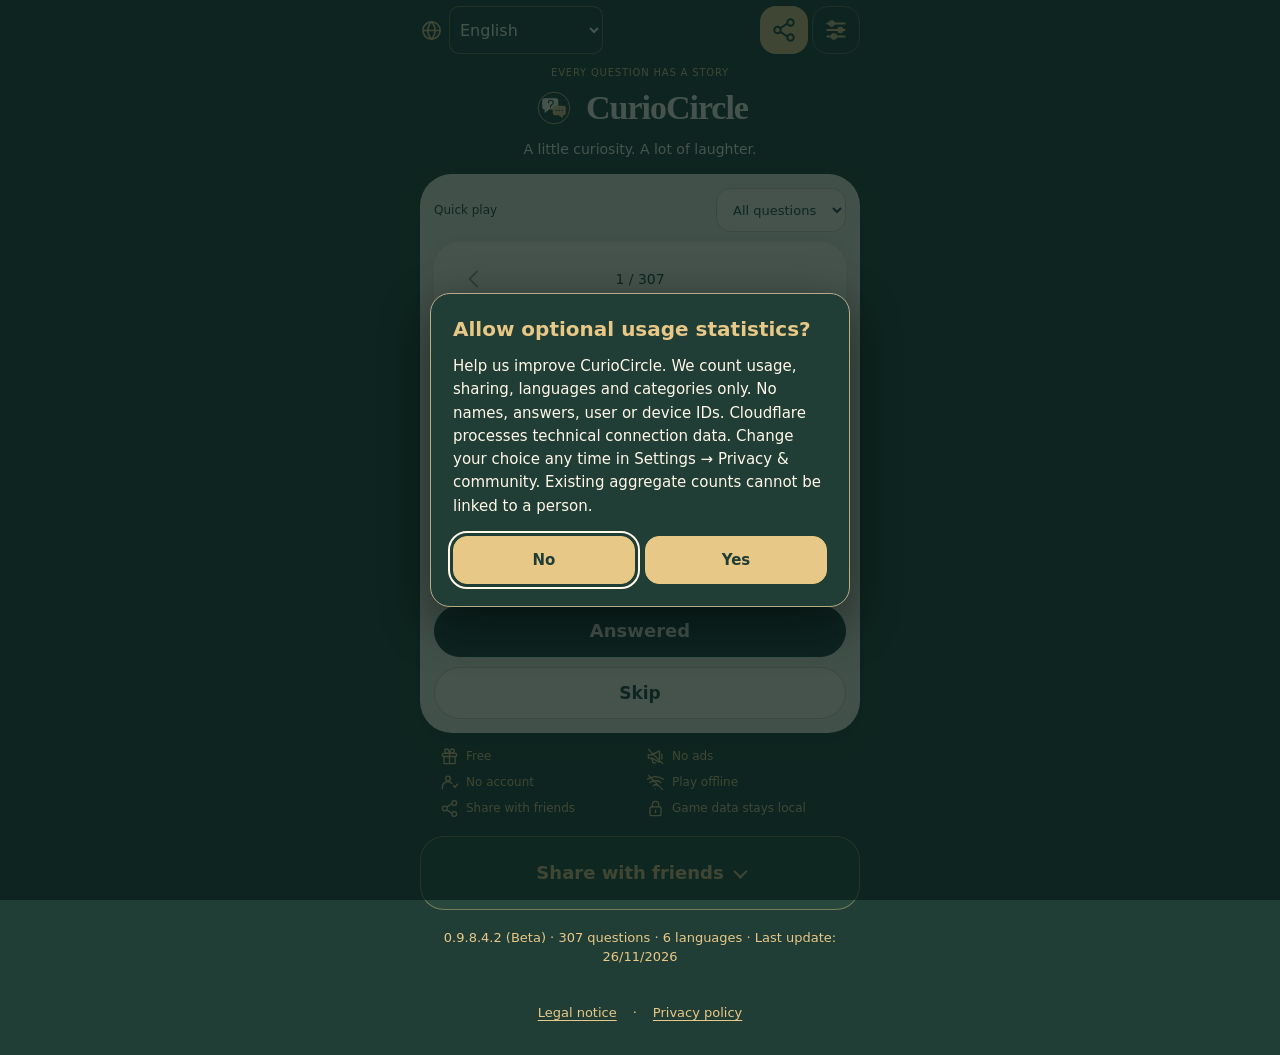
==== commit 8442697e: "Draft multilingual legal pages and permanent app-store compliance requirements" ====
--- a/index.html
+++ b/index.html
@@ -94,8 +94,8 @@
 #usagePanel{padding:12px 0 4px;border-top:1px solid #ffffff30;margin:12px 0}#extrasPanel #usagePanel h3{font-size:15px;margin:4px 0 8px;color:#e8c886}#usageHint{font-size:13px;line-height:1.5}#usagePanel .usageChoice{display:flex;align-items:center;gap:10px;min-height:48px;cursor:pointer}#usageConsent{accent-color:#e8c886;flex:none;width:22px;height:22px}
 #achievementHint{font-size:13px;color:#e8c886;line-height:1.45}#achievementOverview{display:grid;grid-template-columns:repeat(2,minmax(0,1fr));gap:8px;margin:10px 0}.achievementMetric{border:1px solid #ffffff26;border-radius:12px;padding:12px 9px;display:grid;gap:4px;overflow-wrap:anywhere}.achievementMetric strong{font-size:20px;color:#e8c886}.achievementMetric span{font-size:12px;line-height:1.35}.achievementGroup{border-bottom:1px solid #ffffff26;padding:5px 0}.achievementGroup summary{min-height:44px;line-height:1.4;overflow-wrap:anywhere}.achievementGroup p{font-size:12px;line-height:1.45;margin:7px 0}.achievementGroup progress{width:100%;height:10px;accent-color:#e8c886}.achievementMedals{display:flex;flex-wrap:wrap;gap:6px;margin:10px 0}.achievementMedals span{padding:6px 9px;border-radius:12px;font-size:12px;border:1px solid #e8c88655}.achievementMedals .earned{background:#e8c886;color:#203d36}.achievementMedals .locked{color:#e7dfcc}.achievementChoice{display:flex;align-items:center;gap:10px;min-height:44px;margin-top:10px}#achievementEffects{accent-color:#e8c886;flex:none}#achievementNotice{position:fixed;bottom:max(16px,env(safe-area-inset-bottom));left:50%;transform:translateX(-50%);width:calc(100% - 32px);max-width:400px;z-index:9;background:#e8c886;color:#203d36;border-radius:14px;padding:13px 16px;box-shadow:0 6px 30px #0006;font-size:14px;text-align:center;pointer-events:none;overflow-wrap:anywhere}@media(prefers-reduced-motion:no-preference){#achievementNotice:not([hidden]){animation:achievementAppear .3s ease-out}@keyframes achievementAppear{from{opacity:0;transform:translate(-50%,8px)}to{opacity:1;transform:translate(-50%,0)}}}
 #appDialog.equalChoices .dialogActions button{flex:1 1 0;min-width:0;background:#e8c886;color:#203d36;border:1px solid #e8c886;font-weight:600}#appDialog.equalChoices .dialogActions button:focus-visible{outline:2px solid #fff8e9;outline-offset:3px}
-</style><link rel="stylesheet" href="./design.css?v=09841"><link rel="apple-touch-icon" href="./icon-192.png"></head>
-<body><main><nav id="smartHeader" class="smart"><div class="languageControl"><svg aria-hidden="true" viewBox="0 0 24 24"><circle cx="12" cy="12" r="9"/><path d="M3 12h18M12 3c-5 5-5 13 0 18M12 3c5 5 5 13 0 18"/></svg><select id="lang" aria-label="Language"><option value="en" lang="en-GB">English</option><option value="de" lang="de-DE">Deutsch</option><option value="es" lang="es-ES">Español</option><option value="fr" lang="fr-FR">Français</option><option value="pt" lang="pt-BR">Português (BR)</option><option value="it" lang="it-IT">Italiano</option></select></div><div class="navIcons"><button id="shareJump" class="iconButton" type="button"><svg viewBox="0 0 24 24" aria-hidden="true"><circle cx="18" cy="5" r="3"/><circle cx="6" cy="12" r="3"/><circle cx="18" cy="19" r="3"/><path d="m9 10 6-4M9 14l6 4"/></svg></button><button id="settingsJump" class="iconButton" type="button"><svg viewBox="0 0 24 24" aria-hidden="true"><path d="M4 6h16M4 12h16M4 18h16"/><circle cx="8" cy="6" r="2"/><circle cx="16" cy="12" r="2"/><circle cx="10" cy="18" r="2"/></svg></button></div></nav><header><small id="brandStory">EVERY QUESTION HAS A STORY</small><div class="brand"><img src="./icon.svg" alt=""><h1>CurioCircle</h1></div><p id="brandTagline">A little curiosity. A lot of laughter.</p></header><details class="settings"><summary id="settingsTitle"></summary><p id="settingsIntro"></p><div id="extrasPanel"><span id="extrasTitle" hidden></span><details id="playGroup" class="settingsModule" name="cc-settings"><summary><span class="moduleIcon"><svg viewBox="0 0 24 24" aria-hidden="true"><rect x='3' y='6' width='18' height='12' rx='4'/><path d='M7 9v6M4 12h6M16 11h.01M19 13h.01'/></svg></span><span class="moduleCopy"><strong id="playModuleTitle"></strong><small id="playModuleDesc"></small></span><span class="moduleChevron" aria-hidden="true">⌄</span></summary><div class="moduleBody"><h3 class="srOnly" id="playHeading"></h3><label for="mode" id="modeLabel"></label><select id="mode"></select><div id="playerSetup" hidden><label for="players" id="playersLabel"></label><input id="players" maxlength="240"><button id="applyPlayers" type="button" class="secondary"></button></div><fieldset id="categoryFilter"><legend id="categoryLabel"></legend><label class="categoryChoice categoryMaster"><input type="checkbox" id="allCategories"><span id="allCategoriesLabel"></span></label><div id="categoryChoices"></div><button id="applyCategories" type="button" class="secondary"></button></fieldset><label><input type="checkbox" id="awake"> <span id="awakeLabel"></span></label><p id="instructions"></p><button id="restart" class="secondary" type="button"></button></div></details><details id="questionsGroup" class="settingsModule" name="cc-settings"><summary><span class="moduleIcon"><svg viewBox="0 0 24 24" aria-hidden="true"><path d='M20 8c0-5-6-6-8-2-2-4-8-3-8 2 0 4 8 10 8 10s8-6 8-10Z'/></svg></span><span class="moduleCopy"><strong id="questionsModuleTitle"></strong><small id="questionsModuleDesc"></small></span><span class="moduleChevron" aria-hidden="true">⌄</span></summary><div class="moduleBody"><h3 class="srOnly" id="questionHeading"></h3><details class="optionGroup" id="favPanel"><summary id="favTitle"></summary><div id="favList"></div><p id="favStatus" role="status"></p></details><details class="optionGroup"><summary id="customTitle"></summary><p id="customHint"></p><div id="customFields"></div><button id="addCustom" type="button"></button></details></div></details><details id="achievementGroup" class="settingsModule" name="cc-settings"><summary><span class="moduleIcon"><svg viewBox="0 0 24 24" aria-hidden="true"><path d='M8 3h8v7a4 4 0 0 1-8 0V3ZM8 5H4v2a4 4 0 0 0 4 4M16 5h4v2a4 4 0 0 1-4 4M12 14v5M8 21h8'/></svg></span><span class="moduleCopy"><strong id="achievementModuleTitle"></strong><small id="achievementModuleDesc"></small></span><span class="moduleChevron" aria-hidden="true">⌄</span></summary><div class="moduleBody"><section id="achievementPanel"><h3 id="achievementTitle"></h3><p id="achievementHint"></p><div id="achievementOverview"></div><div class="achievementOverall"><p id="achievementOverallLabel"></p><progress id="achievementOverallProgress"></progress></div><div id="achievementGroups"></div><label class="achievementChoice"><input type="checkbox" id="achievementEffects"><span id="achievementEffectsLabel"></span></label></section></div></details><details id="appGroup" class="settingsModule" name="cc-settings"><summary><span class="moduleIcon"><svg viewBox="0 0 24 24" aria-hidden="true"><circle cx='12' cy='12' r='3'/><path d='M12 2v4M12 18v4M2 12h4M18 12h4M5 5l3 3M16 16l3 3M5 19l3-3M16 8l3-3'/></svg></span><span class="moduleCopy"><strong id="appModuleTitle"></strong><small id="appModuleDesc"></small></span><span class="moduleChevron" aria-hidden="true">⌄</span></summary><div class="moduleBody"><h3 class="srOnly" id="dataHeading"></h3><label for="settingsLang" id="settingsLangLabel"></label><select id="settingsLang"><option value="en" lang="en-GB">English</option><option value="de" lang="de-DE">Deutsch</option><option value="es" lang="es-ES">Español</option><option value="fr" lang="fr-FR">Français</option><option value="pt" lang="pt-BR">Português (BR)</option><option value="it" lang="it-IT">Italiano</option></select><div class="appUpdateActions"><button id="update" class="secondary" type="button"></button><button id="appUpdate" class="secondary" hidden></button><div id="updateStatus" role="status"></div></div><details class="optionGroup"><summary id="dataTitle"></summary><div class="backupActions"><button id="exportData" type="button"></button><button id="importData" type="button"></button></div><input id="importFile" type="file" accept="application/json" hidden><button id="resetData" class="secondary" type="button"></button></details></div></details><details id="privacyGroup" class="settingsModule" name="cc-settings"><summary><span class="moduleIcon"><svg viewBox="0 0 24 24" aria-hidden="true"><path d='m12 3 8 3v6c0 4-4 7-8 9-4-2-8-5-8-9V6l8-3Z'/><path d='m8 12 3 3 5-6'/></svg></span><span class="moduleCopy"><strong id="privacyModuleTitle"></strong><small id="privacyModuleDesc"></small></span><span class="moduleChevron" aria-hidden="true">⌄</span></summary><div class="moduleBody"><details id="privacyPanel" class="optionGroup"><summary id="privacyTitle"></summary><p id="privacyText"></p><p id="communityPrivacy"></p></details><section id="usagePanel" aria-labelledby="usageTitle"><h3 id="usageTitle"></h3><p id="usageHint"></p><label class="usageChoice"><input type="checkbox" id="usageConsent"><span id="usageConsentLabel"></span></label></section><div id="communitySettings" hidden></div><details class="optionGroup" id="betaFeedbackPanel"><summary id="feedbackTitle"></summary><label class="srOnly" for="feedbackText" id="feedbackLabel"></label><textarea id="feedbackText" rows="3" maxlength="1000" aria-describedby="feedbackHint"></textarea><p id="feedbackHint" class="cc-community-note"></p><button id="feedbackCopy" type="button"></button><p id="feedbackStatus" role="status"></p></details><button id="reportFromSettings" class="secondary" type="button"></button><p id="contactHint"></p></div></details></div><p id="extraStatus" role="status"></p></details><div class="gameSurface"><div class="top modeRow"><span id="currentMode"></span><select id="filter"></select></div><div id="activeFilters" hidden><span id="activeFilterText"></span><button id="clearFilters" class="secondary" type="button"></button></div><div id="turn" aria-live="polite"></div><section class="card"><div class="top"><button id="back" class="iconButton" type="button"><svg viewBox="0 0 24 24" aria-hidden="true"><path d="m14 5-7 7 7 7"/></svg></button><span id="progress"></span><span class="cardTopBalance" aria-hidden="true"></span></div><div id="categoryTag"></div><div class="question" id="question" aria-live="polite"></div><div id="count"></div></section><div class="cardTools"><button id="heart" aria-label="Favourite" aria-pressed="false">♡</button><div id="communityRating" hidden></div></div><div class="reportRow"><button id="reportQuestion" type="button"></button><p id="reportStatus" role="status"></p></div><div class="actions"><button id="answer"></button><button class="secondary" id="skip"></button><button id="roundRestart" type="button" hidden></button><button id="emptyReset" class="secondary" type="button" hidden></button></div></div><div id="benefits" role="list"><div class="benefit" role="listitem"><svg aria-hidden="true" focusable="false" viewBox="0 0 24 24"><rect x="3" y="8" width="18" height="4" rx="1"/><path d="M5 12v9h14v-9M12 8v13M12 8C8 8 6 7 6 5a2.5 2.5 0 0 1 5 0l1 3ZM12 8c4 0 6-1 6-3a2.5 2.5 0 0 0-5 0l-1 3Z"/></svg><span id="benefit0"></span></div><div class="benefit" role="listitem"><svg aria-hidden="true" focusable="false" viewBox="0 0 24 24"><path d="M3 10v4h4l10 5V5L7 10H3ZM7 14l2 6h3M20 9v6M3 3l18 18"/></svg><span id="benefit1"></span></div><div class="benefit" role="listitem"><svg aria-hidden="true" focusable="false" viewBox="0 0 24 24"><circle cx="10" cy="7" r="3"/><path d="M3 20v-2a7 7 0 0 1 12-5M17 16l2 2 3-4"/></svg><span id="benefit2"></span></div><div class="benefit" role="listitem"><svg aria-hidden="true" focusable="false" viewBox="0 0 24 24"><path d="M2 8a16 16 0 0 1 20 0M5 12a11 11 0 0 1 14 0M9 16a5 5 0 0 1 6 0M12 20h.01M3 3l18 18"/></svg><span id="benefit3"></span></div><div class="benefit" role="listitem"><svg aria-hidden="true" focusable="false" viewBox="0 0 24 24"><circle cx="18" cy="5" r="3"/><circle cx="6" cy="12" r="3"/><circle cx="18" cy="19" r="3"/><path d="m9 10 6-4M9 14l6 4"/></svg><span id="benefit4"></span></div><div class="benefit" role="listitem"><svg aria-hidden="true" focusable="false" viewBox="0 0 24 24"><rect x="5" y="10" width="14" height="11" rx="2"/><path d="M8 10V7a4 4 0 0 1 8 0v3M12 14v3"/></svg><span id="benefit5"></span></div></div><details id="sharePanel" class="sharePanel"><summary id="shareTitle"></summary><h2 id="shareHeadline"></h2><p id="shareIntro"></p><div class="qrCard"><img id="qrImage" src="./qr.svg" alt="QR code"><strong id="qrHeadline"></strong><a href="./qr.svg" download="CurioCircle-QR.svg" id="saveQR"></a></div><div class="actions shareActions"><button id="nativeShare"></button><button id="whatsapp"></button><button id="copyLink"></button><button id="shareQuestion" class="secondary"></button><button id="install" class="secondary"></button></div><div class="shareMilestone"><strong id="shareGoalTitle"></strong><p id="shareGoalText"></p><progress id="shareGoalProgress" max="10"></progress></div><p id="shareBenefits"></p><p id="installHelp"></p><p id="shareStatus" role="status"></p></details><footer class="note"><span id="catalogueInfo"></span><span id="offlineStatus" role="status"></span></footer></main><div id="achievementNotice" role="status" aria-live="polite" hidden></div>
+.legalLinks{display:flex;align-items:center;justify-content:center;gap:12px;flex-wrap:wrap}.legalLinks a{color:inherit;text-decoration:underline;text-underline-offset:3px;display:inline-flex;align-items:center;min-height:44px;padding:0 4px}.legalLinks a:focus-visible{outline:2px solid currentColor;outline-offset:2px}</style><link rel="stylesheet" href="./design.css?v=09841"><link rel="apple-touch-icon" href="./icon-192.png"></head>
+<body><main><nav id="smartHeader" class="smart"><div class="languageControl"><svg aria-hidden="true" viewBox="0 0 24 24"><circle cx="12" cy="12" r="9"/><path d="M3 12h18M12 3c-5 5-5 13 0 18M12 3c5 5 5 13 0 18"/></svg><select id="lang" aria-label="Language"><option value="en" lang="en-GB">English</option><option value="de" lang="de-DE">Deutsch</option><option value="es" lang="es-ES">Español</option><option value="fr" lang="fr-FR">Français</option><option value="pt" lang="pt-BR">Português (BR)</option><option value="it" lang="it-IT">Italiano</option></select></div><div class="navIcons"><button id="shareJump" class="iconButton" type="button"><svg viewBox="0 0 24 24" aria-hidden="true"><circle cx="18" cy="5" r="3"/><circle cx="6" cy="12" r="3"/><circle cx="18" cy="19" r="3"/><path d="m9 10 6-4M9 14l6 4"/></svg></button><button id="settingsJump" class="iconButton" type="button"><svg viewBox="0 0 24 24" aria-hidden="true"><path d="M4 6h16M4 12h16M4 18h16"/><circle cx="8" cy="6" r="2"/><circle cx="16" cy="12" r="2"/><circle cx="10" cy="18" r="2"/></svg></button></div></nav><header><small id="brandStory">EVERY QUESTION HAS A STORY</small><div class="brand"><img src="./icon.svg" alt=""><h1>CurioCircle</h1></div><p id="brandTagline">A little curiosity. A lot of laughter.</p></header><details class="settings"><summary id="settingsTitle"></summary><p id="settingsIntro"></p><div id="extrasPanel"><span id="extrasTitle" hidden></span><details id="playGroup" class="settingsModule" name="cc-settings"><summary><span class="moduleIcon"><svg viewBox="0 0 24 24" aria-hidden="true"><rect x='3' y='6' width='18' height='12' rx='4'/><path d='M7 9v6M4 12h6M16 11h.01M19 13h.01'/></svg></span><span class="moduleCopy"><strong id="playModuleTitle"></strong><small id="playModuleDesc"></small></span><span class="moduleChevron" aria-hidden="true">⌄</span></summary><div class="moduleBody"><h3 class="srOnly" id="playHeading"></h3><label for="mode" id="modeLabel"></label><select id="mode"></select><div id="playerSetup" hidden><label for="players" id="playersLabel"></label><input id="players" maxlength="240"><button id="applyPlayers" type="button" class="secondary"></button></div><fieldset id="categoryFilter"><legend id="categoryLabel"></legend><label class="categoryChoice categoryMaster"><input type="checkbox" id="allCategories"><span id="allCategoriesLabel"></span></label><div id="categoryChoices"></div><button id="applyCategories" type="button" class="secondary"></button></fieldset><label><input type="checkbox" id="awake"> <span id="awakeLabel"></span></label><p id="instructions"></p><button id="restart" class="secondary" type="button"></button></div></details><details id="questionsGroup" class="settingsModule" name="cc-settings"><summary><span class="moduleIcon"><svg viewBox="0 0 24 24" aria-hidden="true"><path d='M20 8c0-5-6-6-8-2-2-4-8-3-8 2 0 4 8 10 8 10s8-6 8-10Z'/></svg></span><span class="moduleCopy"><strong id="questionsModuleTitle"></strong><small id="questionsModuleDesc"></small></span><span class="moduleChevron" aria-hidden="true">⌄</span></summary><div class="moduleBody"><h3 class="srOnly" id="questionHeading"></h3><details class="optionGroup" id="favPanel"><summary id="favTitle"></summary><div id="favList"></div><p id="favStatus" role="status"></p></details><details class="optionGroup"><summary id="customTitle"></summary><p id="customHint"></p><div id="customFields"></div><button id="addCustom" type="button"></button></details></div></details><details id="achievementGroup" class="settingsModule" name="cc-settings"><summary><span class="moduleIcon"><svg viewBox="0 0 24 24" aria-hidden="true"><path d='M8 3h8v7a4 4 0 0 1-8 0V3ZM8 5H4v2a4 4 0 0 0 4 4M16 5h4v2a4 4 0 0 1-4 4M12 14v5M8 21h8'/></svg></span><span class="moduleCopy"><strong id="achievementModuleTitle"></strong><small id="achievementModuleDesc"></small></span><span class="moduleChevron" aria-hidden="true">⌄</span></summary><div class="moduleBody"><section id="achievementPanel"><h3 id="achievementTitle"></h3><p id="achievementHint"></p><div id="achievementOverview"></div><div class="achievementOverall"><p id="achievementOverallLabel"></p><progress id="achievementOverallProgress"></progress></div><div id="achievementGroups"></div><label class="achievementChoice"><input type="checkbox" id="achievementEffects"><span id="achievementEffectsLabel"></span></label></section></div></details><details id="appGroup" class="settingsModule" name="cc-settings"><summary><span class="moduleIcon"><svg viewBox="0 0 24 24" aria-hidden="true"><circle cx='12' cy='12' r='3'/><path d='M12 2v4M12 18v4M2 12h4M18 12h4M5 5l3 3M16 16l3 3M5 19l3-3M16 8l3-3'/></svg></span><span class="moduleCopy"><strong id="appModuleTitle"></strong><small id="appModuleDesc"></small></span><span class="moduleChevron" aria-hidden="true">⌄</span></summary><div class="moduleBody"><h3 class="srOnly" id="dataHeading"></h3><label for="settingsLang" id="settingsLangLabel"></label><select id="settingsLang"><option value="en" lang="en-GB">English</option><option value="de" lang="de-DE">Deutsch</option><option value="es" lang="es-ES">Español</option><option value="fr" lang="fr-FR">Français</option><option value="pt" lang="pt-BR">Português (BR)</option><option value="it" lang="it-IT">Italiano</option></select><div class="appUpdateActions"><button id="update" class="secondary" type="button"></button><button id="appUpdate" class="secondary" hidden></button><div id="updateStatus" role="status"></div></div><details class="optionGroup"><summary id="dataTitle"></summary><div class="backupActions"><button id="exportData" type="button"></button><button id="importData" type="button"></button></div><input id="importFile" type="file" accept="application/json" hidden><button id="resetData" class="secondary" type="button"></button></details></div></details><details id="privacyGroup" class="settingsModule" name="cc-settings"><summary><span class="moduleIcon"><svg viewBox="0 0 24 24" aria-hidden="true"><path d='m12 3 8 3v6c0 4-4 7-8 9-4-2-8-5-8-9V6l8-3Z'/><path d='m8 12 3 3 5-6'/></svg></span><span class="moduleCopy"><strong id="privacyModuleTitle"></strong><small id="privacyModuleDesc"></small></span><span class="moduleChevron" aria-hidden="true">⌄</span></summary><div class="moduleBody"><details id="privacyPanel" class="optionGroup"><summary id="privacyTitle"></summary><p id="privacyText"></p><p id="communityPrivacy"></p></details><section id="usagePanel" aria-labelledby="usageTitle"><h3 id="usageTitle"></h3><p id="usageHint"></p><label class="usageChoice"><input type="checkbox" id="usageConsent"><span id="usageConsentLabel"></span></label></section><div id="communitySettings" hidden></div><details class="optionGroup" id="betaFeedbackPanel"><summary id="feedbackTitle"></summary><label class="srOnly" for="feedbackText" id="feedbackLabel"></label><textarea id="feedbackText" rows="3" maxlength="1000" aria-describedby="feedbackHint"></textarea><p id="feedbackHint" class="cc-community-note"></p><button id="feedbackCopy" type="button"></button><p id="feedbackStatus" role="status"></p></details><button id="reportFromSettings" class="secondary" type="button"></button><p id="contactHint"></p></div></details></div><p id="extraStatus" role="status"></p></details><div class="gameSurface"><div class="top modeRow"><span id="currentMode"></span><select id="filter"></select></div><div id="activeFilters" hidden><span id="activeFilterText"></span><button id="clearFilters" class="secondary" type="button"></button></div><div id="turn" aria-live="polite"></div><section class="card"><div class="top"><button id="back" class="iconButton" type="button"><svg viewBox="0 0 24 24" aria-hidden="true"><path d="m14 5-7 7 7 7"/></svg></button><span id="progress"></span><span class="cardTopBalance" aria-hidden="true"></span></div><div id="categoryTag"></div><div class="question" id="question" aria-live="polite"></div><div id="count"></div></section><div class="cardTools"><button id="heart" aria-label="Favourite" aria-pressed="false">♡</button><div id="communityRating" hidden></div></div><div class="reportRow"><button id="reportQuestion" type="button"></button><p id="reportStatus" role="status"></p></div><div class="actions"><button id="answer"></button><button class="secondary" id="skip"></button><button id="roundRestart" type="button" hidden></button><button id="emptyReset" class="secondary" type="button" hidden></button></div></div><div id="benefits" role="list"><div class="benefit" role="listitem"><svg aria-hidden="true" focusable="false" viewBox="0 0 24 24"><rect x="3" y="8" width="18" height="4" rx="1"/><path d="M5 12v9h14v-9M12 8v13M12 8C8 8 6 7 6 5a2.5 2.5 0 0 1 5 0l1 3ZM12 8c4 0 6-1 6-3a2.5 2.5 0 0 0-5 0l-1 3Z"/></svg><span id="benefit0"></span></div><div class="benefit" role="listitem"><svg aria-hidden="true" focusable="false" viewBox="0 0 24 24"><path d="M3 10v4h4l10 5V5L7 10H3ZM7 14l2 6h3M20 9v6M3 3l18 18"/></svg><span id="benefit1"></span></div><div class="benefit" role="listitem"><svg aria-hidden="true" focusable="false" viewBox="0 0 24 24"><circle cx="10" cy="7" r="3"/><path d="M3 20v-2a7 7 0 0 1 12-5M17 16l2 2 3-4"/></svg><span id="benefit2"></span></div><div class="benefit" role="listitem"><svg aria-hidden="true" focusable="false" viewBox="0 0 24 24"><path d="M2 8a16 16 0 0 1 20 0M5 12a11 11 0 0 1 14 0M9 16a5 5 0 0 1 6 0M12 20h.01M3 3l18 18"/></svg><span id="benefit3"></span></div><div class="benefit" role="listitem"><svg aria-hidden="true" focusable="false" viewBox="0 0 24 24"><circle cx="18" cy="5" r="3"/><circle cx="6" cy="12" r="3"/><circle cx="18" cy="19" r="3"/><path d="m9 10 6-4M9 14l6 4"/></svg><span id="benefit4"></span></div><div class="benefit" role="listitem"><svg aria-hidden="true" focusable="false" viewBox="0 0 24 24"><rect x="5" y="10" width="14" height="11" rx="2"/><path d="M8 10V7a4 4 0 0 1 8 0v3M12 14v3"/></svg><span id="benefit5"></span></div></div><details id="sharePanel" class="sharePanel"><summary id="shareTitle"></summary><h2 id="shareHeadline"></h2><p id="shareIntro"></p><div class="qrCard"><img id="qrImage" src="./qr.svg" alt="QR code"><strong id="qrHeadline"></strong><a href="./qr.svg" download="CurioCircle-QR.svg" id="saveQR"></a></div><div class="actions shareActions"><button id="nativeShare"></button><button id="whatsapp"></button><button id="copyLink"></button><button id="shareQuestion" class="secondary"></button><button id="install" class="secondary"></button></div><div class="shareMilestone"><strong id="shareGoalTitle"></strong><p id="shareGoalText"></p><progress id="shareGoalProgress" max="10"></progress></div><p id="shareBenefits"></p><p id="installHelp"></p><p id="shareStatus" role="status"></p></details><footer class="note"><span id="catalogueInfo"></span><span id="offlineStatus" role="status"></span><span id="legalLinks" class="legalLinks"><a id="legalImprint" href="./legal.html#en-imprint">Legal notice</a><span aria-hidden="true">·</span><a id="legalPrivacy" href="./legal.html#en-privacy">Privacy policy</a></span></footer></main><div id="achievementNotice" role="status" aria-live="polite" hidden></div>
 <dialog id="appDialog" aria-labelledby="dialogTitle" aria-describedby="dialogMessage"><h2 id="dialogTitle">CurioCircle</h2><p id="dialogMessage"></p><textarea id="dialogCopy" readonly rows="3" hidden></textarea><div class="dialogActions"><button id="dialogCancel" type="button" class="secondary"></button><button id="dialogOK" type="button"></button></div></dialog><script src="./design.js?v=0984"></script><script src="./achievements.js"></script><script src="./usage.js?v=0984"></script><script src="./diversity.js"></script><script src="./mix.js"></script><script src="./localisation.js"></script><script src="./backend/community-client.js?v=09842"></script>
 <script>
 'use strict';
@@ -173,7 +173,7 @@
 function recentDeck(){return deck.slice(Math.max(0,Math.min(pos+1,deck.length)-12),Math.min(pos+1,deck.length))}
 function shuffle(){CCUsage.newRound();const recent=recentDeck();deck=mixQuestions(eligibleQuestionIds(),recent);state.mixRevision=1;state.history={};pos=0;save();render()}
 
-const updateLabels={en:['Update questions','Last update','Questions updated','Already up to date','Update unavailable','questions'],de:['Fragen aktualisieren','Letzte Aktualisierung','Fragen aktualisiert','Bereits aktuell','Aktualisierung nicht verfügbar','Fragen'],es:['Actualizar preguntas','Última actualización','Preguntas actualizadas','Ya está actualizado','No se ha podido actualizar','preguntas'],...CC_I18N.updateLabels};let updateResult=null;function render(){const u=updateLabels[state.lang];$('update').textContent=u[0];$('catalogueInfo').textContent=APP_VERSION+' · '+qs.length+' '+u[5]+' · '+LANGS.length+' '+quickText[state.lang][18]+(catalogue?' · '+u[1]+': ' +new Intl.DateTimeFormat(LOCALES[state.lang],{day:'2-digit',month:'2-digit',year:'numeric',timeZone:'UTC'}).format(new Date(catalogue.published+'T00:00:00Z')):'');$('updateStatus').textContent=updateResult===null?'':u[updateResult];const l=labels[state.lang],i=deck[pos],valid=i!==undefined;document.documentElement.lang=LOCALES[state.lang];$('lang').value=state.lang;renderLanguage();renderSettings();renderShare();renderExtras();const questionNode=$('question'),newText=valid?questionText(i):(deck.length&&pos===deck.length?misc[state.lang][7]:misc[state.lang][8]);if(questionNode.textContent!==newText){questionNode.textContent=newText;if(questionNode.animate&&typeof matchMedia==='function'&&matchMedia('(prefers-reduced-motion: no-preference)').matches)questionNode.animate([{opacity:.7},{opacity:1}],{duration:180})}renderQuick(valid);renderDesign(valid);if(typeof CCCommunity!=='undefined')CCCommunity.render(valid?i:null,state.lang,APP_VERSION);$('progress').textContent=valid?(pos+1)+' / '+deck.length:'';$('count').textContent=valid?(state.counts[i]?l[4]+': '+state.counts[i]:quickText[state.lang][6]):'';$('heart').textContent=state.fav.includes(i)?'♥':'♡';$('heart').setAttribute('aria-pressed',String(state.fav.includes(i)));$('answer').textContent=CCDesign.copy(state.lang).answered;$('skip').textContent=l[3];for(const id of ['heart','answer','skip'])$(id).disabled=!valid||(id==='answer'&&state.mode==='rotate'&&!(state.players?.length>=2))}
+const updateLabels={en:['Update questions','Last update','Questions updated','Already up to date','Update unavailable','questions'],de:['Fragen aktualisieren','Letzte Aktualisierung','Fragen aktualisiert','Bereits aktuell','Aktualisierung nicht verfügbar','Fragen'],es:['Actualizar preguntas','Última actualización','Preguntas actualizadas','Ya está actualizado','No se ha podido actualizar','preguntas'],...CC_I18N.updateLabels};let updateResult=null;function render(){const legalLang=state.lang,legalText=({"de":["Impressum","Datenschutz"],"en":["Legal notice","Privacy policy"],"es":["Aviso legal","Privacidad"],"fr":["Mentions légales","Confidentialité"],"pt":["Aviso legal","Privacidade"],"it":["Informazioni legali","Privacy"]})[legalLang]||["Legal notice","Privacy policy"];for(const [i,id] of ['legalImprint','legalPrivacy'].entries()){const link=document.getElementById(id);link.textContent=legalText[i];link.href='./legal.html#'+legalLang+'-'+(i===0?'imprint':'privacy')}const u=updateLabels[state.lang];$('update').textContent=u[0];$('catalogueInfo').textContent=APP_VERSION+' · '+qs.length+' '+u[5]+' · '+LANGS.length+' '+quickText[state.lang][18]+(catalogue?' · '+u[1]+': ' +new Intl.DateTimeFormat(LOCALES[state.lang],{day:'2-digit',month:'2-digit',year:'numeric',timeZone:'UTC'}).format(new Date(catalogue.published+'T00:00:00Z')):'');$('updateStatus').textContent=updateResult===null?'':u[updateResult];const l=labels[state.lang],i=deck[pos],valid=i!==undefined;document.documentElement.lang=LOCALES[state.lang];$('lang').value=state.lang;renderLanguage();renderSettings();renderShare();renderExtras();const questionNode=$('question'),newText=valid?questionText(i):(deck.length&&pos===deck.length?misc[state.lang][7]:misc[state.lang][8]);if(questionNode.textContent!==newText){questionNode.textContent=newText;if(questionNode.animate&&typeof matchMedia==='function'&&matchMedia('(prefers-reduced-motion: no-preference)').matches)questionNode.animate([{opacity:.7},{opacity:1}],{duration:180})}renderQuick(valid);renderDesign(valid);if(typeof CCCommunity!=='undefined')CCCommunity.render(valid?i:null,state.lang,APP_VERSION);$('progress').textContent=valid?(pos+1)+' / '+deck.length:'';$('count').textContent=valid?(state.counts[i]?l[4]+': '+state.counts[i]:quickText[state.lang][6]):'';$('heart').textContent=state.fav.includes(i)?'♥':'♡';$('heart').setAttribute('aria-pressed',String(state.fav.includes(i)));$('answer').textContent=CCDesign.copy(state.lang).answered;$('skip').textContent=l[3];for(const id of ['heart','answer','skip'])$(id).disabled=!valid||(id==='answer'&&state.mode==='rotate'&&!(state.players?.length>=2))}
 function resetFilters(){filter='all';only=false;state.category=-1;state.categories=[...ALL_CATEGORIES];categoryDraft=null;state.turn=0;shuffle()}function renderQuick(valid){const t=quickText[state.lang],l=labels[state.lang],x=extraLabels[state.lang];const cats=selectedCategories();const active=[filter==='fav'?l[1]:filter==='new'?x[0]:null,...(cats.length===ALL_CATEGORIES.length?[]:cats.map(c=>categoryNames[state.lang][c]))].filter(Boolean);$('activeFilters').hidden=!active.length;$('activeFilterText').textContent=t[4]+': '+active.join(' · ');$('clearFilters').textContent=t[5];$('emptyReset').textContent=t[5];$('emptyReset').hidden=valid||!active.length;$('roundRestart').textContent=l[6];$('roundRestart').hidden=valid||!deck.length;$('answer').hidden=!valid;$('skip').hidden=!valid;for(let i=0;i<4;i++)$('benefit'+i).textContent=t[i];$('benefit4').textContent=t[19];$('benefit5').textContent=t[20];$('benefit3').title=t[21];$('privacyTitle').textContent=t[7];$('privacyText').textContent=t[8];$('playHeading').textContent=t[14];$('questionHeading').textContent=t[15];$('dataHeading').textContent=t[16];$('restart').textContent=l[6]}$('clearFilters').onclick=resetFilters;$('emptyReset').onclick=resetFilters;$('roundRestart').onclick=()=>{state.turn=0;shuffle()};function next(answer){const i=deck[pos];if(i===undefined||Date.now()-lastTap<350)return;lastTap=Date.now();state.history=state.history||{};state.history[pos]=state.turn||0;if(answer&&state.mode==='rotate'&&state.players?.length)state.turn=((state.turn||0)+1)%state.players.length;if(answer){state.counts[i]=(state.counts[i]||0)+1;CCAchievements.answered(state,state.lang)}CCUsage.advance(answer);pos++;save(answer);render()}
 $('settingsLang').onchange=()=>{$('lang').value=$('settingsLang').value;$('lang').onchange()};$('lang').onchange=()=>{state.lang=$('lang').value;CCUsage.track('language',state.lang);save();render()};$('filter').onchange=()=>{filter=$('filter').value;only=filter==='fav';shuffle()};$('heart').onclick=()=>{const i=deck[pos];if(i===undefined)return;if(state.fav.includes(i)){removeFavourite(i);return}state.fav=[...state.fav,i];save(true);render()};$('answer').onclick=()=>next(true);$('skip').onclick=()=>next(false);const extraLabels={en:['Unanswered','All questions answered','Game settings','Game mode','Quick play','Everyone answers','Take turns','Player names (comma-separated)','Save players','New round','Everyone answers this question','Your turn: ','Enter at least two names'],de:['Unbeantwortet','Alle Fragen beantwortet','Spieleinstellungen','Spielmodus','Freies Spiel','Alle antworten','Reihum','Spielernamen (durch Kommas getrennt)','Spieler speichern','Neue Runde','Alle beantworten diese Frage','Du bist dran: ','Mindestens zwei Namen eingeben'],es:['Sin responder','Todas las preguntas respondidas','Opciones de juego','Modo de juego','Juego libre','Todos responden','Por turnos','Nombres (separados por comas)','Guardar jugadores','Nueva ronda','Todos responden a esta pregunta','Tu turno: ','Introduce al menos dos nombres'],...CC_I18N.extraLabels};
 function renderSettings(){const x=extraLabels[state.lang],l=labels[state.lang];$('filter').replaceChildren(...['all','fav','new'].map((v,i)=>new Option([l[0],l[1],x[0]][i],v)));$('filter').value=filter;$('filter').setAttribute('aria-label',interfaceText[state.lang][6]);$('settingsTitle').textContent=x[2];$('settingsJump').setAttribute('aria-label',x[2]);$('settingsJump').title=x[2];$('currentMode').textContent=x[4+Math.max(0,['free','everyone','rotate'].indexOf(state.mode))];$('modeLabel').textContent=x[3];$('mode').replaceChildren(...['free','everyone','rotate'].map((v,i)=>new Option(x[i+4],v)));$('mode').value=state.mode||'free';$('playersLabel').textContent=x[7];$('applyPlayers').textContent=x[8];$('restart').textContent=x[9];$('playerSetup').hidden=state.mode!=='rotate';$('turn').textContent=state.mode==='everyone'?x[10]:state.mode==='rotate'?(state.players?.length?x[11]+state.players[(state.turn||0)%state.players.length]:x[12]):'';if(state.mode==='rotate'&&!state.players?.length){$('settingsTitle').parentElement.open=true;openSettingsGroup('play');$('answer').disabled=true}}
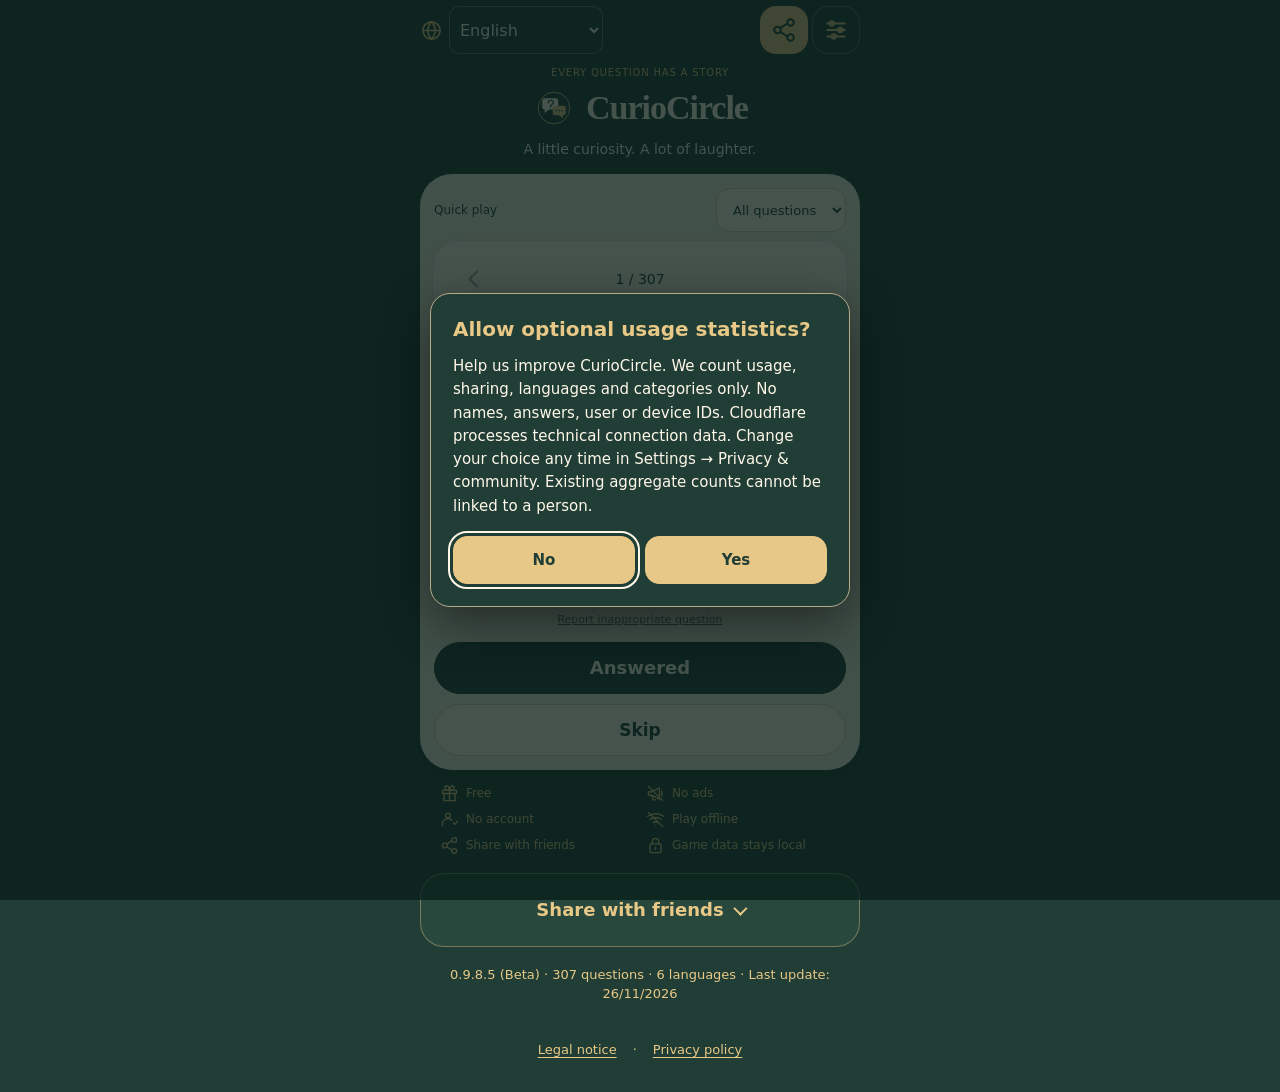
==== commit e960e2a1: "Stage 0.9.8.5: owner decisions, API version and queue fixes, validated backup imports" ====
--- a/index.html
+++ b/index.html
@@ -96,10 +96,10 @@
 #appDialog.equalChoices .dialogActions button{flex:1 1 0;min-width:0;background:#e8c886;color:#203d36;border:1px solid #e8c886;font-weight:600}#appDialog.equalChoices .dialogActions button:focus-visible{outline:2px solid #fff8e9;outline-offset:3px}
 .legalLinks{display:flex;align-items:center;justify-content:center;gap:12px;flex-wrap:wrap}.legalLinks a{color:inherit;text-decoration:underline;text-underline-offset:3px;display:inline-flex;align-items:center;min-height:44px;padding:0 4px}.legalLinks a:focus-visible{outline:2px solid currentColor;outline-offset:2px}</style><link rel="stylesheet" href="./design.css?v=09841"><link rel="apple-touch-icon" href="./icon-192.png"></head>
 <body><main><nav id="smartHeader" class="smart"><div class="languageControl"><svg aria-hidden="true" viewBox="0 0 24 24"><circle cx="12" cy="12" r="9"/><path d="M3 12h18M12 3c-5 5-5 13 0 18M12 3c5 5 5 13 0 18"/></svg><select id="lang" aria-label="Language"><option value="en" lang="en-GB">English</option><option value="de" lang="de-DE">Deutsch</option><option value="es" lang="es-ES">Español</option><option value="fr" lang="fr-FR">Français</option><option value="pt" lang="pt-BR">Português (BR)</option><option value="it" lang="it-IT">Italiano</option></select></div><div class="navIcons"><button id="shareJump" class="iconButton" type="button"><svg viewBox="0 0 24 24" aria-hidden="true"><circle cx="18" cy="5" r="3"/><circle cx="6" cy="12" r="3"/><circle cx="18" cy="19" r="3"/><path d="m9 10 6-4M9 14l6 4"/></svg></button><button id="settingsJump" class="iconButton" type="button"><svg viewBox="0 0 24 24" aria-hidden="true"><path d="M4 6h16M4 12h16M4 18h16"/><circle cx="8" cy="6" r="2"/><circle cx="16" cy="12" r="2"/><circle cx="10" cy="18" r="2"/></svg></button></div></nav><header><small id="brandStory">EVERY QUESTION HAS A STORY</small><div class="brand"><img src="./icon.svg" alt=""><h1>CurioCircle</h1></div><p id="brandTagline">A little curiosity. A lot of laughter.</p></header><details class="settings"><summary id="settingsTitle"></summary><p id="settingsIntro"></p><div id="extrasPanel"><span id="extrasTitle" hidden></span><details id="playGroup" class="settingsModule" name="cc-settings"><summary><span class="moduleIcon"><svg viewBox="0 0 24 24" aria-hidden="true"><rect x='3' y='6' width='18' height='12' rx='4'/><path d='M7 9v6M4 12h6M16 11h.01M19 13h.01'/></svg></span><span class="moduleCopy"><strong id="playModuleTitle"></strong><small id="playModuleDesc"></small></span><span class="moduleChevron" aria-hidden="true">⌄</span></summary><div class="moduleBody"><h3 class="srOnly" id="playHeading"></h3><label for="mode" id="modeLabel"></label><select id="mode"></select><div id="playerSetup" hidden><label for="players" id="playersLabel"></label><input id="players" maxlength="240"><button id="applyPlayers" type="button" class="secondary"></button></div><fieldset id="categoryFilter"><legend id="categoryLabel"></legend><label class="categoryChoice categoryMaster"><input type="checkbox" id="allCategories"><span id="allCategoriesLabel"></span></label><div id="categoryChoices"></div><button id="applyCategories" type="button" class="secondary"></button></fieldset><label><input type="checkbox" id="awake"> <span id="awakeLabel"></span></label><p id="instructions"></p><button id="restart" class="secondary" type="button"></button></div></details><details id="questionsGroup" class="settingsModule" name="cc-settings"><summary><span class="moduleIcon"><svg viewBox="0 0 24 24" aria-hidden="true"><path d='M20 8c0-5-6-6-8-2-2-4-8-3-8 2 0 4 8 10 8 10s8-6 8-10Z'/></svg></span><span class="moduleCopy"><strong id="questionsModuleTitle"></strong><small id="questionsModuleDesc"></small></span><span class="moduleChevron" aria-hidden="true">⌄</span></summary><div class="moduleBody"><h3 class="srOnly" id="questionHeading"></h3><details class="optionGroup" id="favPanel"><summary id="favTitle"></summary><div id="favList"></div><p id="favStatus" role="status"></p></details><details class="optionGroup"><summary id="customTitle"></summary><p id="customHint"></p><div id="customFields"></div><button id="addCustom" type="button"></button></details></div></details><details id="achievementGroup" class="settingsModule" name="cc-settings"><summary><span class="moduleIcon"><svg viewBox="0 0 24 24" aria-hidden="true"><path d='M8 3h8v7a4 4 0 0 1-8 0V3ZM8 5H4v2a4 4 0 0 0 4 4M16 5h4v2a4 4 0 0 1-4 4M12 14v5M8 21h8'/></svg></span><span class="moduleCopy"><strong id="achievementModuleTitle"></strong><small id="achievementModuleDesc"></small></span><span class="moduleChevron" aria-hidden="true">⌄</span></summary><div class="moduleBody"><section id="achievementPanel"><h3 id="achievementTitle"></h3><p id="achievementHint"></p><div id="achievementOverview"></div><div class="achievementOverall"><p id="achievementOverallLabel"></p><progress id="achievementOverallProgress"></progress></div><div id="achievementGroups"></div><label class="achievementChoice"><input type="checkbox" id="achievementEffects"><span id="achievementEffectsLabel"></span></label></section></div></details><details id="appGroup" class="settingsModule" name="cc-settings"><summary><span class="moduleIcon"><svg viewBox="0 0 24 24" aria-hidden="true"><circle cx='12' cy='12' r='3'/><path d='M12 2v4M12 18v4M2 12h4M18 12h4M5 5l3 3M16 16l3 3M5 19l3-3M16 8l3-3'/></svg></span><span class="moduleCopy"><strong id="appModuleTitle"></strong><small id="appModuleDesc"></small></span><span class="moduleChevron" aria-hidden="true">⌄</span></summary><div class="moduleBody"><h3 class="srOnly" id="dataHeading"></h3><label for="settingsLang" id="settingsLangLabel"></label><select id="settingsLang"><option value="en" lang="en-GB">English</option><option value="de" lang="de-DE">Deutsch</option><option value="es" lang="es-ES">Español</option><option value="fr" lang="fr-FR">Français</option><option value="pt" lang="pt-BR">Português (BR)</option><option value="it" lang="it-IT">Italiano</option></select><div class="appUpdateActions"><button id="update" class="secondary" type="button"></button><button id="appUpdate" class="secondary" hidden></button><div id="updateStatus" role="status"></div></div><details class="optionGroup"><summary id="dataTitle"></summary><div class="backupActions"><button id="exportData" type="button"></button><button id="importData" type="button"></button></div><input id="importFile" type="file" accept="application/json" hidden><button id="resetData" class="secondary" type="button"></button></details></div></details><details id="privacyGroup" class="settingsModule" name="cc-settings"><summary><span class="moduleIcon"><svg viewBox="0 0 24 24" aria-hidden="true"><path d='m12 3 8 3v6c0 4-4 7-8 9-4-2-8-5-8-9V6l8-3Z'/><path d='m8 12 3 3 5-6'/></svg></span><span class="moduleCopy"><strong id="privacyModuleTitle"></strong><small id="privacyModuleDesc"></small></span><span class="moduleChevron" aria-hidden="true">⌄</span></summary><div class="moduleBody"><details id="privacyPanel" class="optionGroup"><summary id="privacyTitle"></summary><p id="privacyText"></p><p id="communityPrivacy"></p></details><section id="usagePanel" aria-labelledby="usageTitle"><h3 id="usageTitle"></h3><p id="usageHint"></p><label class="usageChoice"><input type="checkbox" id="usageConsent"><span id="usageConsentLabel"></span></label></section><div id="communitySettings" hidden></div><details class="optionGroup" id="betaFeedbackPanel"><summary id="feedbackTitle"></summary><label class="srOnly" for="feedbackText" id="feedbackLabel"></label><textarea id="feedbackText" rows="3" maxlength="1000" aria-describedby="feedbackHint"></textarea><p id="feedbackHint" class="cc-community-note"></p><button id="feedbackCopy" type="button"></button><p id="feedbackStatus" role="status"></p></details><button id="reportFromSettings" class="secondary" type="button"></button><p id="contactHint"></p></div></details></div><p id="extraStatus" role="status"></p></details><div class="gameSurface"><div class="top modeRow"><span id="currentMode"></span><select id="filter"></select></div><div id="activeFilters" hidden><span id="activeFilterText"></span><button id="clearFilters" class="secondary" type="button"></button></div><div id="turn" aria-live="polite"></div><section class="card"><div class="top"><button id="back" class="iconButton" type="button"><svg viewBox="0 0 24 24" aria-hidden="true"><path d="m14 5-7 7 7 7"/></svg></button><span id="progress"></span><span class="cardTopBalance" aria-hidden="true"></span></div><div id="categoryTag"></div><div class="question" id="question" aria-live="polite"></div><div id="count"></div></section><div class="cardTools"><button id="heart" aria-label="Favourite" aria-pressed="false">♡</button><div id="communityRating" hidden></div></div><div class="reportRow"><button id="reportQuestion" type="button"></button><p id="reportStatus" role="status"></p></div><div class="actions"><button id="answer"></button><button class="secondary" id="skip"></button><button id="roundRestart" type="button" hidden></button><button id="emptyReset" class="secondary" type="button" hidden></button></div></div><div id="benefits" role="list"><div class="benefit" role="listitem"><svg aria-hidden="true" focusable="false" viewBox="0 0 24 24"><rect x="3" y="8" width="18" height="4" rx="1"/><path d="M5 12v9h14v-9M12 8v13M12 8C8 8 6 7 6 5a2.5 2.5 0 0 1 5 0l1 3ZM12 8c4 0 6-1 6-3a2.5 2.5 0 0 0-5 0l-1 3Z"/></svg><span id="benefit0"></span></div><div class="benefit" role="listitem"><svg aria-hidden="true" focusable="false" viewBox="0 0 24 24"><path d="M3 10v4h4l10 5V5L7 10H3ZM7 14l2 6h3M20 9v6M3 3l18 18"/></svg><span id="benefit1"></span></div><div class="benefit" role="listitem"><svg aria-hidden="true" focusable="false" viewBox="0 0 24 24"><circle cx="10" cy="7" r="3"/><path d="M3 20v-2a7 7 0 0 1 12-5M17 16l2 2 3-4"/></svg><span id="benefit2"></span></div><div class="benefit" role="listitem"><svg aria-hidden="true" focusable="false" viewBox="0 0 24 24"><path d="M2 8a16 16 0 0 1 20 0M5 12a11 11 0 0 1 14 0M9 16a5 5 0 0 1 6 0M12 20h.01M3 3l18 18"/></svg><span id="benefit3"></span></div><div class="benefit" role="listitem"><svg aria-hidden="true" focusable="false" viewBox="0 0 24 24"><circle cx="18" cy="5" r="3"/><circle cx="6" cy="12" r="3"/><circle cx="18" cy="19" r="3"/><path d="m9 10 6-4M9 14l6 4"/></svg><span id="benefit4"></span></div><div class="benefit" role="listitem"><svg aria-hidden="true" focusable="false" viewBox="0 0 24 24"><rect x="5" y="10" width="14" height="11" rx="2"/><path d="M8 10V7a4 4 0 0 1 8 0v3M12 14v3"/></svg><span id="benefit5"></span></div></div><details id="sharePanel" class="sharePanel"><summary id="shareTitle"></summary><h2 id="shareHeadline"></h2><p id="shareIntro"></p><div class="qrCard"><img id="qrImage" src="./qr.svg" alt="QR code"><strong id="qrHeadline"></strong><a href="./qr.svg" download="CurioCircle-QR.svg" id="saveQR"></a></div><div class="actions shareActions"><button id="nativeShare"></button><button id="whatsapp"></button><button id="copyLink"></button><button id="shareQuestion" class="secondary"></button><button id="install" class="secondary"></button></div><div class="shareMilestone"><strong id="shareGoalTitle"></strong><p id="shareGoalText"></p><progress id="shareGoalProgress" max="10"></progress></div><p id="shareBenefits"></p><p id="installHelp"></p><p id="shareStatus" role="status"></p></details><footer class="note"><span id="catalogueInfo"></span><span id="offlineStatus" role="status"></span><span id="legalLinks" class="legalLinks"><a id="legalImprint" href="./legal.html#en-imprint">Legal notice</a><span aria-hidden="true">·</span><a id="legalPrivacy" href="./legal.html#en-privacy">Privacy policy</a></span></footer></main><div id="achievementNotice" role="status" aria-live="polite" hidden></div>
-<dialog id="appDialog" aria-labelledby="dialogTitle" aria-describedby="dialogMessage"><h2 id="dialogTitle">CurioCircle</h2><p id="dialogMessage"></p><textarea id="dialogCopy" readonly rows="3" hidden></textarea><div class="dialogActions"><button id="dialogCancel" type="button" class="secondary"></button><button id="dialogOK" type="button"></button></div></dialog><script src="./design.js?v=0984"></script><script src="./achievements.js"></script><script src="./usage.js?v=0984"></script><script src="./diversity.js"></script><script src="./mix.js"></script><script src="./localisation.js"></script><script src="./backend/community-client.js?v=09842"></script>
+<dialog id="appDialog" aria-labelledby="dialogTitle" aria-describedby="dialogMessage"><h2 id="dialogTitle">CurioCircle</h2><p id="dialogMessage"></p><textarea id="dialogCopy" readonly rows="3" hidden></textarea><div class="dialogActions"><button id="dialogCancel" type="button" class="secondary"></button><button id="dialogOK" type="button"></button></div></dialog><script src="./design.js?v=0984"></script><script src="./achievements.js"></script><script src="./usage.js?v=0984"></script><script src="./diversity.js"></script><script src="./mix.js"></script><script src="./localisation.js"></script><script src="./storage.js?v=0985"></script><script src="./backend/community-client.js?v=0985"></script>
 <script>
 'use strict';
-const APP_VERSION="0.9.8.4.2 (Beta)";const LANGS=['en','de','es','fr','pt','it'];const LOCALES={en:'en-GB',de:'de-DE',es:'es-ES',fr:'fr-FR',pt:'pt-BR',it:'it-IT'};const LANG_NAMES={en:'English',de:'Deutsch',es:'Español',fr:'Français',pt:'Português (BR)',it:'Italiano'};let qs=[],catalogue=null;function validCatalogue(c){return c&&Number.isInteger(c.version)&&typeof c.published==='string'&&/^\d{4}-\d{2}-\d{2}$/.test(c.published)&&Number.isFinite(Date.parse(c.published+'T00:00:00Z'))&&Array.isArray(c.questions)&&c.questions.length>=200&&c.questions.every((q,i)=>q.id===i&&LANGS.every(k=>typeof q[k]==='string'&&q[k].trim())&&(i<100||Number.isInteger(q.category)&&q.category>=0&&q.category<=7));}function applyCatalogue(c){catalogue=c;qs=c.questions.map(q=>LANGS.map(k=>q[k]));}applyCatalogue(bundledCatalogue);try{const c=JSON.parse(localStorage.getItem('curiocircle-catalogue'));if(validCatalogue(c)&&c.version>=catalogue.version)applyCatalogue(c);localStorage.setItem('curiocircle-catalogue',JSON.stringify(catalogue))}catch{};const labels={en:['All questions','Favourites','Answered & next','Skip','Times answered','No favourites yet','New round'],de:['Alle Fragen','Favoriten','Beantwortet & weiter','Überspringen','Mal beantwortet','Noch keine Favoriten','Neue Runde'],es:['Todas las preguntas','Favoritas','Respondida y siguiente','Saltar','Veces respondida','Aún no hay favoritas','Nueva ronda'],...CC_I18N.labels};
+const APP_VERSION="0.9.8.5 (Beta)";const LANGS=['en','de','es','fr','pt','it'];const LOCALES={en:'en-GB',de:'de-DE',es:'es-ES',fr:'fr-FR',pt:'pt-BR',it:'it-IT'};const LANG_NAMES={en:'English',de:'Deutsch',es:'Español',fr:'Français',pt:'Português (BR)',it:'Italiano'};let qs=[],catalogue=null;function validCatalogue(c){return c&&Number.isInteger(c.version)&&typeof c.published==='string'&&/^\d{4}-\d{2}-\d{2}$/.test(c.published)&&Number.isFinite(Date.parse(c.published+'T00:00:00Z'))&&Array.isArray(c.questions)&&c.questions.length>=200&&c.questions.every((q,i)=>q.id===i&&LANGS.every(k=>typeof q[k]==='string'&&q[k].trim())&&(i<100||Number.isInteger(q.category)&&q.category>=0&&q.category<=7));}function applyCatalogue(c){catalogue=c;qs=c.questions.map(q=>LANGS.map(k=>q[k]));}applyCatalogue(bundledCatalogue);try{const c=JSON.parse(localStorage.getItem('curiocircle-catalogue'));if(validCatalogue(c)&&c.version>=catalogue.version)applyCatalogue(c);localStorage.setItem('curiocircle-catalogue',JSON.stringify(catalogue))}catch{};const labels={en:['All questions','Favourites','Answered & next','Skip','Times answered','No favourites yet','New round'],de:['Alle Fragen','Favoriten','Beantwortet & weiter','Überspringen','Mal beantwortet','Noch keine Favoriten','Neue Runde'],es:['Todas las preguntas','Favoritas','Respondida y siguiente','Saltar','Veces respondida','Aún no hay favoritas','Nueva ronda'],...CC_I18N.labels};
 const quickText={"de":["Kostenlos","Werbefrei","Ohne Anmeldung","Offline spielbar","Filter","Filter zurücksetzen","Noch nie beantwortet","Datenschutz","Du brauchst kein Konto und musst keine persönlichen Daten angeben. Im Reihum-Modus kannst du freiwillig Namen oder Spitznamen eingeben. Sie bleiben wie Favoriten, Antwortzähler, Spielstände und eigene Fragen auf deinem Gerät. CurioCircle speichert keine gesprochenen Antworten und überträgt diese Spieldaten nicht automatisch. Der geteilte App-Link enthält keine Spieldaten. Geteilte eigene Fragen können persönliche Inhalte enthalten; eine exportierte Sicherung enthält auch lokale Spielernamen und Spielstände. Du entscheidest, ob du diese Inhalte weitergibst; externe Dienste wie WhatsApp haben eigene Datenschutzregeln. Kein Werbetracking. Für das erste Laden und Updates ist Internet nötig; der Hostinganbieter kann technische Verbindungsdaten (z. B. IP-Adressen) verarbeiten.","Frage kopiert","Teilen abgeschlossen","Teilen nicht möglich","WhatsApp geöffnet","Keine Favoriten gespeichert","Spiel & Filter","Fragen & Favoriten","Daten & Feedback","Zurück zum Spiel","Sprachen","Mit Freunden teilbar","Spieldaten bleiben lokal","Offline nach dem ersten Online-Aufruf."],"en":["Free","No ads","No account","Play offline","Filter","Reset filters","Never answered","Privacy","You do not need an account or have to provide personal details. In take-turns mode, you can optionally enter names or nicknames. They stay on your device, along with favourites, answer counts, game progress and custom questions. CurioCircle does not record spoken answers or automatically transmit this game data. The shared app link contains no game data. Shared custom questions may contain personal information; an exported backup includes local player names and game progress. You decide whether to send these; external services such as WhatsApp have their own privacy rules. No advertising tracking. Internet is needed for the first load and updates; the hosting provider may process technical connection data (e.g. IP addresses).","Question copied","Sharing completed","Unable to share","WhatsApp opened","No favourites saved","Game & filters","Questions & favourites","Data & feedback","Back to game","languages","Share with friends","Game data stays local","Play offline after the first online load."],"es":["Gratis","Sin publicidad","Sin registro","Juega sin conexión","Filtro","Restablecer filtros","Aún sin responder","Privacidad","No necesitas una cuenta ni facilitar datos personales. En el modo por turnos puedes introducir nombres o apodos de forma voluntaria. Se guardan en tu dispositivo, al igual que las favoritas, los contadores de respuestas, el progreso y tus propias preguntas. CurioCircle no graba las respuestas habladas ni envía estos datos de juego automáticamente. El enlace de la app no contiene datos de juego. Las preguntas propias que compartas pueden contener información personal; una copia de seguridad exportada incluye también los nombres de los jugadores y el progreso. Tú decides si quieres enviarlos; los servicios externos, como WhatsApp, tienen sus propias normas de privacidad. Sin seguimiento publicitario. Necesitas internet para la primera carga y las actualizaciones; el proveedor de alojamiento puede tratar datos técnicos de conexión (p. ej., direcciones IP).","Pregunta copiada","Contenido compartido","No se ha podido compartir","WhatsApp abierto","Aún no hay favoritas","Juego y filtros","Preguntas y favoritas","Datos y comentarios","Volver al juego","idiomas","Comparte con amigos","Datos de juego locales","Juega sin conexión tras el primer acceso con internet."],"fr":["Gratuit","Sans publicité","Sans compte","Joue hors connexion","Filtre","Réinitialiser les filtres","Pas encore de réponse","Confidentialité","Tu n’as pas besoin de compte ni de fournir de données personnelles. En mode chacun son tour, tu peux saisir des prénoms ou des pseudonymes si tu le souhaites. Ils restent sur ton appareil, tout comme les favoris, les compteurs de réponses, la progression et les questions personnelles. CurioCircle n’enregistre pas les réponses orales et ne transmet pas automatiquement ces données de jeu. Le lien de l’application ne contient aucune donnée de jeu. Les questions personnelles partagées peuvent contenir des informations personnelles ; une sauvegarde exportée inclut aussi les noms des joueurs et la progression. Tu décides si tu veux les transmettre ; les services externes comme WhatsApp ont leurs propres règles de confidentialité. Aucun suivi publicitaire. Une connexion est nécessaire au premier chargement et aux mises à jour ; l’hébergeur peut traiter des données techniques de connexion (p. ex. les adresses IP).","Question copiée","Partage terminé","Impossible de partager","WhatsApp ouvert","Aucun favori enregistré","Jeu et filtres","Questions et favoris","Données et avis","Retour au jeu","langues","Partage entre amis","Données de jeu locales","Joue hors connexion après le premier chargement en ligne."],"pt":["Grátis","Sem anúncios","Sem cadastro","Jogue sem internet","Filtro","Limpar filtros","Ainda não respondida","Privacidade","Você não precisa criar conta nem fornecer dados pessoais. No modo de turnos, pode inserir nomes ou apelidos se quiser. Eles ficam no seu dispositivo, assim como as favoritas, as contagens de respostas, o progresso e as perguntas personalizadas. O CurioCircle não grava respostas faladas nem envia esses dados de jogo automaticamente. O link do app não contém dados de jogo. Perguntas personalizadas compartilhadas podem conter informações pessoais; um backup exportado inclui também os nomes dos jogadores e o progresso. Você decide se quer enviá-los; serviços externos, como o WhatsApp, têm suas próprias regras de privacidade. Sem rastreamento publicitário. É preciso ter internet no primeiro acesso e nas atualizações; o provedor de hospedagem pode processar dados técnicos de conexão (por exemplo, endereços IP).","Pergunta copiada","Compartilhamento concluído","Não foi possível compartilhar","WhatsApp aberto","Nenhuma favorita salva","Jogo e filtros","Perguntas e favoritas","Dados e feedback","Voltar ao jogo","idiomas","Compartilhe com amigos","Dados de jogo locais","Jogue sem internet após o primeiro acesso online."],"it":["Gratis","Senza pubblicità","Senza registrazione","Gioca offline","Filtro","Azzera filtri","Non ancora risposta","Privacy","Non serve un account né fornire dati personali. Nella modalità a turno puoi inserire nomi o soprannomi, se vuoi. Restano sul tuo dispositivo, insieme alle preferite, ai contatori delle risposte, ai progressi e alle domande personalizzate. CurioCircle non registra le risposte a voce né trasmette automaticamente questi dati di gioco. Il link dell’app non contiene dati di gioco. Le domande personalizzate condivise possono contenere informazioni personali; un backup esportato include anche i nomi dei giocatori e i progressi. Decidi tu se inviarli; servizi esterni come WhatsApp hanno le proprie regole sulla privacy. Nessun tracciamento pubblicitario. Serve internet per il primo caricamento e gli aggiornamenti; il fornitore di hosting può trattare dati tecnici di connessione (ad es. indirizzi IP).","Domanda copiata","Condivisione completata","Impossibile condividere","WhatsApp aperto","Nessuna preferita salvata","Gioco e filtri","Domande e preferite","Dati e feedback","Torna al gioco","lingue","Condividi con gli amici","Dati di gioco locali","Gioca offline dopo il primo accesso online."]};const $=id=>document.getElementById(id);let state={lang:(LANGS.includes(navigator.language.slice(0,2))?navigator.language.slice(0,2):'en'),fav:[],counts:{}};try{const s=JSON.parse(localStorage.getItem('curiocircle-v1'));if(s&&labels[s.lang]&&Array.isArray(s.fav)&&s.counts)state=s}catch{};let filter=state.filter|| (state.only?'fav':'all'),only=filter==='fav',deck=Array.isArray(state.deck)?state.deck.filter(i=>Number.isInteger(i)&&i>=0&&(i<qs.length||state.custom?.some(q=>q.id===i))):[],pos=Number.isInteger(state.pos)?state.pos:0;
 function save(celebrate=false){const result=CCAchievements.evaluate(state,qs.length,categoryOf);if(celebrate&&result.added.length&&state.achievements.effects)celebrateAchievements(result.added);state.deck=deck;state.pos=pos;state.only=only;state.filter=filter;try{localStorage.setItem('curiocircle-v1',JSON.stringify(state))}catch{}}
 const groups=[[0,2,6,9,13,17,19,35,38,40,44,47,62,67,71,84,88,98],[1,5,14,23,30,42,61,66,76,79,92],[3,8,11,15,20,25,29,32,34,37,45,49,53,57,60,73,77,81,87,90,96],[4,7,10,12,16,18,21,24,26,27,31,33,39,46,50,55,58,59,64,69,74,75,85,89,95,97],[36,43,48,51,54,56,63,65,72,80,83,86,93,94],[22,28,41,52,68,70,78,82,91,99]];const categoryNames={de:['Humor & Kurioses','Kindheit & Erinnerungen','Fantasie','Alltag & Gewohnheiten','Abenteuer & Entdeckungen','Persönlichkeit & Meinungen','Freunde & Miteinander','Welt & Neugier'],en:['Humour & curiosities','Childhood & memories','Imagination','Everyday life & habits','Adventure & discovery','Personality & opinions','Friends & connection','World & curiosity'],es:['Humor y curiosidades','Infancia y recuerdos','Imaginación','Vida cotidiana y hábitos','Aventura y descubrimiento','Personalidad y opiniones','Amistad y convivencia','Mundo y curiosidad'],...CC_I18N.categoryNames};const categoryOf=i=>i>=100000?2:i>=100?(catalogue?.questions[i]?.category??-1):groups.findIndex(g=>g.includes(i));
@@ -179,7 +179,7 @@
 function renderSettings(){const x=extraLabels[state.lang],l=labels[state.lang];$('filter').replaceChildren(...['all','fav','new'].map((v,i)=>new Option([l[0],l[1],x[0]][i],v)));$('filter').value=filter;$('filter').setAttribute('aria-label',interfaceText[state.lang][6]);$('settingsTitle').textContent=x[2];$('settingsJump').setAttribute('aria-label',x[2]);$('settingsJump').title=x[2];$('currentMode').textContent=x[4+Math.max(0,['free','everyone','rotate'].indexOf(state.mode))];$('modeLabel').textContent=x[3];$('mode').replaceChildren(...['free','everyone','rotate'].map((v,i)=>new Option(x[i+4],v)));$('mode').value=state.mode||'free';$('playersLabel').textContent=x[7];$('applyPlayers').textContent=x[8];$('restart').textContent=x[9];$('playerSetup').hidden=state.mode!=='rotate';$('turn').textContent=state.mode==='everyone'?x[10]:state.mode==='rotate'?(state.players?.length?x[11]+state.players[(state.turn||0)%state.players.length]:x[12]):'';if(state.mode==='rotate'&&!state.players?.length){$('settingsTitle').parentElement.open=true;openSettingsGroup('play');$('answer').disabled=true}}
 $('players').value=(state.players||[]).join(', ');$('mode').onchange=()=>{state.mode=$('mode').value;save();render()};$('applyPlayers').onclick=()=>{const names=$('players').value.split(',').map(n=>n.trim()).filter(Boolean);if(names.length<2){$('players').setCustomValidity(extraLabels[state.lang][12]);$('players').reportValidity();return}$('players').setCustomValidity('');state.players=names;state.turn=0;save();render();$('settingsTitle').parentElement.open=false};$('players').oninput=()=>$('players').setCustomValidity('');$('restart').onclick=()=>{state.turn=0;shuffle();$('settingsTitle').parentElement.open=false};const shareText={en:['Share with friends','Free. No account needed. No ads. Play offline. Share with friends.','Save QR code','Copy link','Share via WhatsApp','More sharing options','Install CurioCircle','Android: open in Chrome and choose Install app or Add to Home screen. iPhone: open in Safari, tap Share and Add to Home Screen.','Link copied','Previous','Try CurioCircle with me!'],de:['Mit Freunden teilen','Kostenlos. Ohne Anmeldung. Keine Werbung. Offline spielen. Mit Freunden teilen.','QR-Code speichern','Link kopieren','Per WhatsApp teilen','Weitere Teilen-Optionen','CurioCircle installieren','Android: in Chrome öffnen und App installieren oder Zum Startbildschirm hinzufügen wählen. iPhone: in Safari öffnen, Teilen und Zum Home-Bildschirm wählen.','Link kopiert','Zurück','Spiel CurioCircle mit mir!'],es:['Compartir con amigos','Gratis. Sin registro. Sin publicidad. Juega sin conexión. Comparte con tus amigos.','Guardar código QR','Copiar enlace','Compartir por WhatsApp','Más opciones para compartir','Instala CurioCircle','Android: abre Chrome y selecciona Instalar aplicación o Añadir a pantalla de inicio. iPhone: abre Safari, pulsa Compartir y Añadir a pantalla de inicio.','Enlace copiado','Anterior','¡Juega a CurioCircle conmigo!'],...CC_I18N.shareText};const shareURL='https://marcsenges.github.io/CurioCircle/';const inviteURL=src=>shareURL+'?src='+src;let installPrompt=null,shareStatusKey=null;function shareStatus(k){shareStatusKey=k;renderShare()}function renderShare(){renderShareGoal();const t=shareText[state.lang];for(const [i,id] of ['shareTitle','shareBenefits','saveQR','copyLink','whatsapp','nativeShare','install','installHelp'].entries())$(id).textContent=t[i];$('shareBenefits').textContent=[...quickText[state.lang].slice(0,4),quickText[state.lang][19],quickText[state.lang][20]].join(' · ')+'. '+quickText[state.lang][21];$('shareJump').setAttribute('aria-label',t[0]);$('shareJump').title=t[0];$('back').setAttribute('aria-label',t[9]);$('back').title=t[9];$('back').disabled=pos<=0;$('nativeShare').hidden=!navigator.share;$('shareStatus').textContent=shareStatusKey===null?'':(shareStatusKey===-1?shareText[state.lang][8]:quickText[state.lang][shareStatusKey])}$('back').onclick=()=>{if(pos>0){pos--;if(state.history&&state.history[pos]!=null)state.turn=state.history[pos];save();render()}};$('settingsJump').onclick=()=>{const d=$('settingsTitle').parentElement;d.open=!d.open;$('settingsJump').setAttribute('aria-expanded',String(d.open));if(d.open){$('sharePanel').open=false;d.scrollIntoView({block:'start'})}else $('question').scrollIntoView({block:'nearest'})};$('settingsTitle').parentElement.addEventListener('toggle',()=>{$('settingsJump').setAttribute('aria-expanded',String($('settingsTitle').parentElement.open))});let lastScroll=Math.max(0,window.scrollY);window.addEventListener('scroll',()=>{const y=Math.max(0,window.scrollY);if(y<12||y<lastScroll-4)$('smartHeader').classList.remove('away');else if(y>lastScroll+4&&y>64)$('smartHeader').classList.add('away');if(Math.abs(y-lastScroll)>4||y<12)lastScroll=y},{passive:true});$('shareJump').onclick=()=>{$('settingsTitle').parentElement.open=false;$('sharePanel').open=true;$('sharePanel').scrollIntoView({block:'start'})};$('copyLink').onclick=async()=>{try{await navigator.clipboard.writeText(inviteURL('link'));CCUsage.track('link_copy');recordShareAction();shareStatus(-1)}catch{shareStatusKey=null;renderShare();await manualCopy(inviteURL('link'))}};$('whatsapp').onclick=()=>{CCUsage.track('whatsapp_click');recordShareAction();window.open('https://wa.me/?text='+encodeURIComponent(shareText[state.lang][10]+' '+inviteURL('whatsapp')),'_blank','noopener');shareStatusKey=null;renderShare()};$('nativeShare').onclick=async()=>{try{await navigator.share({title:'CurioCircle',text:shareText[state.lang][10],url:inviteURL('share')});CCUsage.track('share_success');recordShareAction();shareStatus(10)}catch(e){if(e?.name!=='AbortError')shareStatus(11);else{shareStatusKey=null;renderShare()}}};window.addEventListener('appinstalled',()=>CCUsage.track('install'));window.addEventListener('beforeinstallprompt',e=>{e.preventDefault();installPrompt=e});$('install').onclick=async()=>{if(installPrompt){await installPrompt.prompt();installPrompt=null}else $('installHelp').scrollIntoView({block:'center'})};if('serviceWorker' in navigator)navigator.serviceWorker.register('./sw.js').catch(()=>{});const more={de:['Weitere Optionen','Favoriten','Eigene Frage hinzufügen','Frage speichern','Datensicherung','Exportieren','Importieren','Spielstatistik zurücksetzen','Beta-Feedback','Feedback kopieren','Gespeichert','Alle Antwortzähler und Favoriten löschen?','Ungültige Sicherungsdatei','Bitte eine Frage in mindestens einer Sprache eingeben','Feedback kopieren und an die Person senden, die dich eingeladen hat.'],en:['More options','Favourites','Add your own question','Save question','Backup','Export','Import','Reset game statistics','Beta feedback','Copy feedback','Saved','Delete all answer counts and favourites?','Invalid backup file','Please enter the question in at least one language','Copy feedback and send it to the person who invited you.'],es:['Más opciones','Favoritas','Añadir una pregunta propia','Guardar pregunta','Copia de seguridad','Exportar','Importar','Restablecer estadísticas','Comentarios de la beta','Copiar comentarios','Guardado','¿Borrar todos los contadores y favoritas?','Copia de seguridad no válida','Introduce la pregunta en al menos un idioma','Copia los comentarios y envíalos a quien te invitó.'],...CC_I18N.more};function questionText(i){return i>=100000?(state.custom||[]).find(q=>q.id===i)?.[state.lang]||LANGS.map(k=>(state.custom||[]).find(q=>q.id===i)?.[k]).find(Boolean)||'':qs[i]?.[LANGS.indexOf(state.lang)]||''}const uxLabels={de:['Aus Favoriten entfernen','Feedback zur App','Keine Favoriten','Gespeichert','Feedback senden'],en:['Remove from favourites','App feedback','No favourites','Saved','Send feedback'],es:['Quitar de favoritas','Comentarios sobre la app','Sin favoritas','Guardado','Enviar comentarios'],fr:['Retirer des favoris','Avis sur l’application','Aucun favori','Enregistré','Envoyer un commentaire'],pt:['Remover dos favoritos','Feedback sobre o app','Sem favoritos','Salvo','Enviar feedback'],it:['Rimuovi dai preferiti','Feedback sull’app','Nessun preferito','Salvato','Invia feedback']};
 function removeFavourite(i){state.fav=state.fav.filter(x=>x!==i);if(filter==='fav'){const old=deck.indexOf(i);if(old>=0){deck.splice(old,1);if(old<pos)pos--;state.history={};pos=Math.min(pos,deck.length)}}save();render();$('favStatus').textContent=uxLabels[state.lang][0];}
-function renderMore(){renderAchievements();const usage=CCUsage.copy(state.lang);$('usageTitle').textContent=usage[0];$('usageHint').textContent=usage[1];$('usageConsentLabel').textContent=usage[2];$('usageConsent').checked=CCUsage.enabled();const t=more[state.lang];['extrasTitle','favTitle','customTitle','addCustom','dataTitle','exportData','importData','resetData','feedbackTitle','feedbackCopy'].forEach((id,i)=>$(id).textContent=t[i]);const ux=uxLabels[state.lang],community=typeof CCCommunity!=='undefined'?CCCommunity.copy(state.lang):null;$('resetData').textContent=dialogText[state.lang][0];$('feedbackTitle').textContent=ux[1];$('feedbackCopy').textContent=ux[4];$('feedbackText').placeholder=community?.[4]||ux[1];$('feedbackLabel').textContent=community?.[4]||ux[1];$('feedbackHint').textContent=community?.[5]||'';$('communityPrivacy').textContent=community?.[2]||'';$('favTitle').textContent=t[1]+' ('+state.fav.filter(i=>questionText(i)).length+')';const favourites=state.fav.filter(i=>questionText(i)).map(i=>{const row=document.createElement('div');row.className='favRow';const p=document.createElement('span');p.textContent=questionText(i);const b=document.createElement('button');b.type='button';b.className='favRemove';b.textContent='♥';b.setAttribute('aria-label',ux[0]+': '+questionText(i));b.title=ux[0];b.onclick=()=>removeFavourite(i);row.append(p,b);return row});if(!favourites.length){const p=document.createElement('p');p.textContent=quickText[state.lang][13];favourites.push(p)}$('favList').replaceChildren(...favourites);}function status(i){$('extraStatus').textContent=more[state.lang][i]}$('addCustom').onclick=()=>{const q={id:Math.max(99999,...(state.custom||[]).map(q=>q.id))+1};q[state.lang]=$('custom-current').value.trim();if(!q[state.lang]){status(13);return}state.custom=[...(state.custom||[]),q];$('custom-current').value='';save();status(10)};$('exportData').onclick=()=>{save();const u=URL.createObjectURL(new Blob([JSON.stringify({format:1,state})],{type:'application/json'}));const a=document.createElement('a');a.href=u;a.download='CurioCircle-backup.json';a.click();setTimeout(()=>URL.revokeObjectURL(u),1000)};$('importData').onclick=()=>$('importFile').click();$('importFile').onchange=async()=>{try{const b=JSON.parse(await $('importFile').files[0].text()),s=b.state;if(b.format!==1||!s||!labels[s.lang]||!Array.isArray(s.fav)||!s.fav.every(Number.isInteger)||!s.counts||typeof s.counts!=='object'||!Object.values(s.counts).every(n=>Number.isInteger(n)&&n>=0)||!Array.isArray(s.custom||[])||!(s.custom||[]).every(q=>Number.isInteger(q.id)&&q.id>=100000&&LANGS.some(k=>typeof q[k]==='string'&&q[k].trim())&&LANGS.every(k=>q[k]==null||typeof q[k]==='string'&&q[k].length<=240)))throw Error();const t=dialogText[state.lang];if(!await showAppDialog(t[4],t[5],t[6]))return;clearAchievementNotice();lastShareAction=-Infinity;state=s;filter=['all','fav','new'].includes(s.filter)?s.filter:'all';only=filter==='fav';shuffle();status(10)}catch{status(12)}finally{$('importFile').value=''}};$('resetData').onclick=async()=>{const t=dialogText[state.lang];const consent=CCUsage.consentCopy(state.lang);const sure={de:'Bist du dir sicher?',en:'Are you sure?',es:'¿Seguro que quieres hacerlo?',fr:'Tu es sûr de vouloir continuer ?',pt:'Tem certeza?',it:'Sei sicuro di voler continuare?'}[state.lang];if(!await showAppDialog(sure,t[1]+' '+({de:'Auch deine persönlichen Erfolge werden gelöscht.',en:'Your personal achievements will also be deleted.',es:'También se borrarán tus logros personales.',fr:'Tes réussites personnelles seront également effacées.',pt:'Suas conquistas pessoais também serão apagadas.',it:'Verranno eliminati anche i tuoi traguardi personali.'}[state.lang])+' '+CCCommunity.resetCopy(state.lang)[2],consent[2],{cancelLabel:consent[3],equalChoices:true}))return;if(!CCCommunity.resetDisplay()){$('extraStatus').textContent=CCCommunity.resetCopy(state.lang)[3];return}clearAchievementNotice();lastShareAction=-Infinity;
+function renderMore(){renderAchievements();const usage=CCUsage.copy(state.lang);$('usageTitle').textContent=usage[0];$('usageHint').textContent=usage[1];$('usageConsentLabel').textContent=usage[2];$('usageConsent').checked=CCUsage.enabled();const t=more[state.lang];['extrasTitle','favTitle','customTitle','addCustom','dataTitle','exportData','importData','resetData','feedbackTitle','feedbackCopy'].forEach((id,i)=>$(id).textContent=t[i]);const ux=uxLabels[state.lang],community=typeof CCCommunity!=='undefined'?CCCommunity.copy(state.lang):null;$('resetData').textContent=dialogText[state.lang][0];$('feedbackTitle').textContent=ux[1];$('feedbackCopy').textContent=ux[4];$('feedbackText').placeholder=community?.[4]||ux[1];$('feedbackLabel').textContent=community?.[4]||ux[1];$('feedbackHint').textContent=community?.[5]||'';$('communityPrivacy').textContent=community?.[2]||'';$('favTitle').textContent=t[1]+' ('+state.fav.filter(i=>questionText(i)).length+')';const favourites=state.fav.filter(i=>questionText(i)).map(i=>{const row=document.createElement('div');row.className='favRow';const p=document.createElement('span');p.textContent=questionText(i);const b=document.createElement('button');b.type='button';b.className='favRemove';b.textContent='♥';b.setAttribute('aria-label',ux[0]+': '+questionText(i));b.title=ux[0];b.onclick=()=>removeFavourite(i);row.append(p,b);return row});if(!favourites.length){const p=document.createElement('p');p.textContent=quickText[state.lang][13];favourites.push(p)}$('favList').replaceChildren(...favourites);}function status(i){$('extraStatus').textContent=more[state.lang][i]}$('addCustom').onclick=()=>{const q={id:Math.max(99999,...(state.custom||[]).map(q=>q.id))+1};q[state.lang]=$('custom-current').value.trim();if(!q[state.lang]){status(13);return}state.custom=[...(state.custom||[]),q];$('custom-current').value='';save();status(10)};$('exportData').onclick=()=>{save();const u=URL.createObjectURL(new Blob([JSON.stringify({format:1,state})],{type:'application/json'}));const a=document.createElement('a');a.href=u;a.download='CurioCircle-backup.json';a.click();setTimeout(()=>URL.revokeObjectURL(u),1000)};$('importData').onclick=()=>$('importFile').click();$('importFile').onchange=async()=>{try{const file=$('importFile').files[0];if(!file||file.size>CCStorage.maxBackupBytes)throw Error('Invalid backup size');const s=CCStorage.validateBackup(JSON.parse(await file.text()));const t=dialogText[state.lang];if(!await showAppDialog(t[4],t[5],t[6]))return;clearAchievementNotice();lastShareAction=-Infinity;state=s;filter=['all','fav','new'].includes(s.filter)?s.filter:'all';only=filter==='fav';shuffle();status(10)}catch{status(12)}finally{$('importFile').value=''}};$('resetData').onclick=async()=>{const t=dialogText[state.lang];const consent=CCUsage.consentCopy(state.lang);const sure={de:'Bist du dir sicher?',en:'Are you sure?',es:'¿Seguro que quieres hacerlo?',fr:'Tu es sûr de vouloir continuer ?',pt:'Tem certeza?',it:'Sei sicuro di voler continuare?'}[state.lang];if(!await showAppDialog(sure,t[1]+' '+({de:'Auch deine persönlichen Erfolge werden gelöscht.',en:'Your personal achievements will also be deleted.',es:'También se borrarán tus logros personales.',fr:'Tes réussites personnelles seront également effacées.',pt:'Suas conquistas pessoais também serão apagadas.',it:'Verranno eliminati anche i tuoi traguardi personali.'}[state.lang])+' '+CCCommunity.resetCopy(state.lang)[2],consent[2],{cancelLabel:consent[3],equalChoices:true}))return;if(!CCCommunity.resetDisplay()){$('extraStatus').textContent=CCCommunity.resetCopy(state.lang)[3];return}clearAchievementNotice();lastShareAction=-Infinity;
  // Reset game data and visible vote marks, never delete community receipts or outbox.
  state={lang:state.lang,awake:!!state.awake,fav:[],counts:{},custom:[],players:[],mode:'free',turn:0,category:-1,categories:[...ALL_CATEGORIES],history:{}};
  filter='all';only=false;deck=[];pos=0;categoryDraft=null;categoryRenderKey='';$('players').value='';$('players').setCustomValidity('');$('custom-current').value='';$('feedbackText').value='';$('favStatus').textContent='';$('feedbackStatus').textContent='';$('reportStatus').textContent='';$('shareStatus').textContent='';shareStatusKey=null;shuffle();$('extraStatus').textContent=t[10];
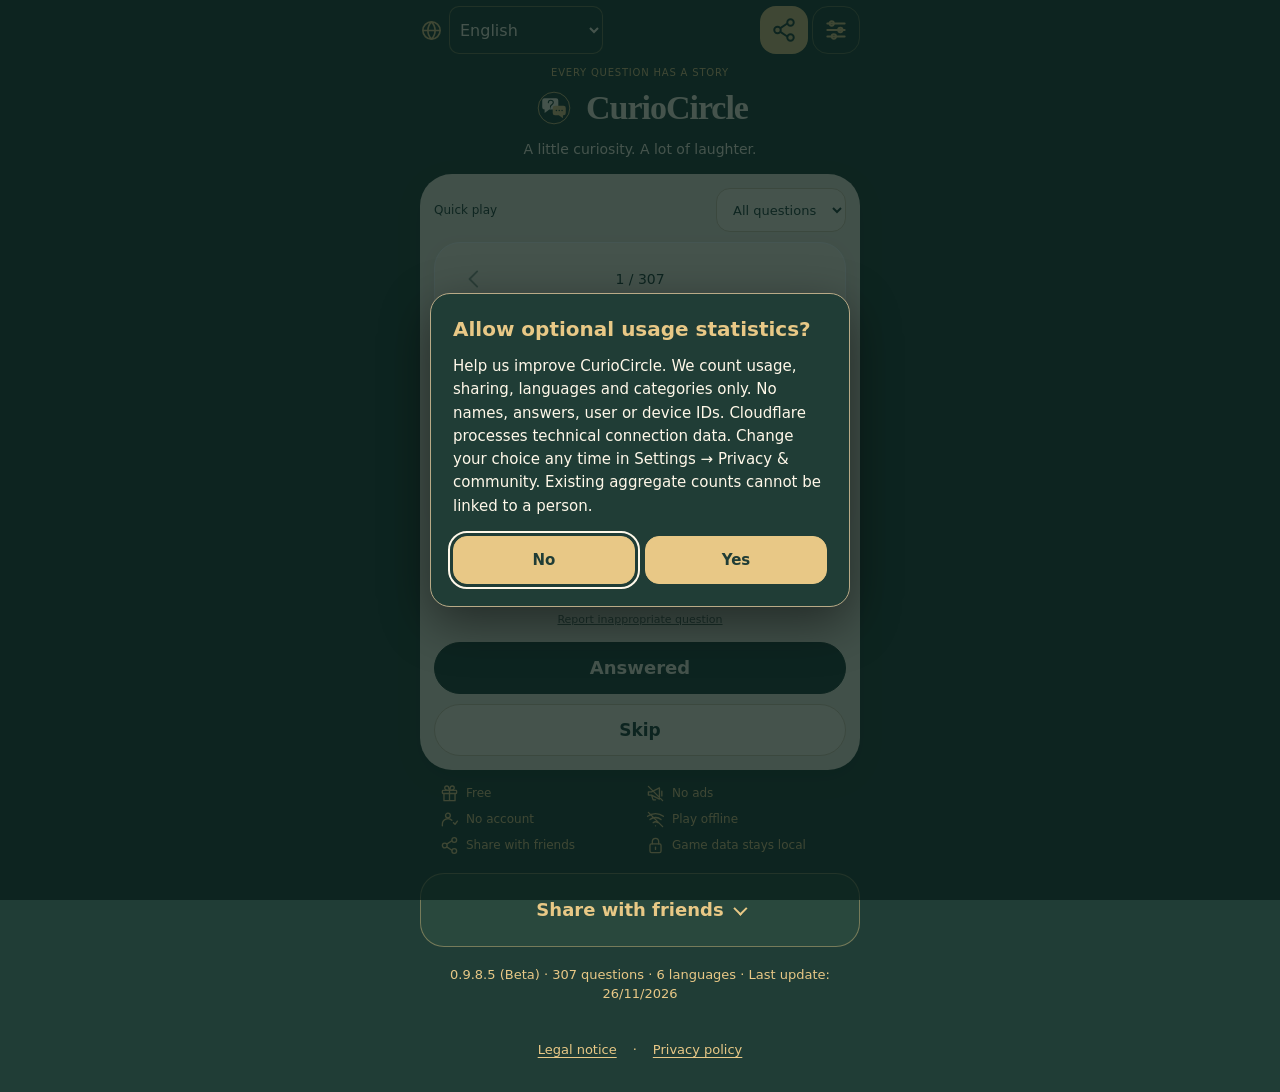
==== commit 694134b0: "Stage coherent offline app shell, stylesheet extraction and browser regression coverage" ====
--- a/index.html
+++ b/index.html
@@ -1,100 +1,5 @@
 <!doctype html>
-<html lang="en-GB"><head><meta charset="utf-8"><meta name="viewport" content="width=device-width,initial-scale=1,viewport-fit=cover"><meta name="theme-color" content="#203d36"><link rel="manifest" href="./manifest.webmanifest"><link rel="icon" href="./icon.svg"><title>CurioCircle</title><style>
-*{box-sizing:border-box}body{margin:0;background:#203d36;color:#fff8e9;font:17px system-ui,sans-serif;min-height:100dvh}main{max-width:480px;margin:auto;padding:24px 20px}header{text-align:center}h1{font-size:36px;margin:12px 0}p{line-height:1.5}small{color:#e8c886}button,select{font:inherit;padding:14px;border-radius:14px;border:1px solid #b9aa87;background:#fff8e9;color:#203d36;cursor:pointer}button:focus-visible,select:focus-visible{outline:3px solid #e8c886;outline-offset:3px}.card{background:#fff8e9;color:#203d36;border-radius:24px;padding:24px;min-height:260px;display:flex;flex-direction:column;justify-content:space-between;margin:24px 0;box-shadow:0 8px 24px #0003}.top{display:flex;justify-content:space-between;align-items:center;gap:12px}.question{font-size:27px;font-weight:650;text-align:center;line-height:1.35}.actions{display:grid;gap:12px}.secondary{background:transparent;color:#fff8e9}.note{text-align:center;font-size:13px;color:#e8c886}#heart{padding:8px 14px;font-size:24px}footer{text-align:center;margin-top:24px} .languages{display:flex;gap:4px}.languages button{background:transparent;color:#fff8e9;border:0;padding:10px 6px;font-size:13px}.languages button[aria-pressed=true]{color:#e8c886;text-decoration:underline;font-weight:bold}button:disabled{opacity:.45;cursor:default}#filter{font-size:14px} footer.note{display:flex;flex-direction:column;align-items:center;gap:12px;margin-top:24px;padding-bottom:env(safe-area-inset-bottom,0px);line-height:1.5}footer.note br{display:none}#updateStatus:empty{display:none}#update{font-size:14px;padding:12px 18px}#heart[aria-pressed=true]{color:#b52d42}#count{font-size:14px;color:#476057}header h1{margin:8px 0}header p{margin:8px 0 16px}main{padding-top:20px} .card{margin:20px 0}  .settings{margin:12px 0;display:grid;gap:8px}.settings summary{cursor:pointer;color:#e8c886;font-size:14px;padding:8px 0}.settings label{font-size:14px}.settings select,.settings input{width:100%;font:inherit;padding:10px;border-radius:10px;border:1px solid #b9aa87}.settings[open]>*{margin-bottom:8px}#turn{text-align:center;color:#e8c886;font-size:15px;margin:8px 0}#turn:empty{display:none}#filter{max-width:65%} header .brand{display:flex;align-items:center;justify-content:center;gap:10px}header .brand img{width:48px;height:48px}header h1{font-size:30px}header p{font-size:14px;margin:4px 0 12px}header small{font-size:10px}.sharePanel{margin-top:24px;border-top:1px solid #ffffff30;padding-top:16px;text-align:center}.sharePanel summary{cursor:pointer;color:#e8c886;padding:10px}.sharePanel img{display:block;width:164px;margin:16px auto;border-radius:8px}.sharePanel a{color:#e8c886}.sharePanel .actions{margin:16px 0}.sharePanel p{font-size:14px}.nav{display:flex;justify-content:space-between;align-items:center;margin-top:8px}.nav button{font-size:14px;padding:10px 14px}#playerSetup button{margin-top:8px} @media(max-width:380px){main{padding:16px 14px}.card{padding:20px;min-height:240px}.question{font-size:24px}.nav{gap:8px}.nav button{font-size:12px}}button[hidden]{display:none} .settings input{color:#203d36;background:#fff8e9} .sharePanel{scroll-margin-top:16px}main{padding-top:0}.smart{position:sticky;top:0;z-index:5;background:#203d36;display:flex;justify-content:space-between;align-items:center;gap:4px;padding:6px 0;transition:transform .18s ease;}.smart.away:not(:focus-within){transform:translateY(-120%);pointer-events:none}.navIcons{display:flex;gap:4px}.languages{gap:2px}.languages button{font-size:16px;min-width:48px;min-height:48px;padding:8px 4px}.iconButton{display:inline-flex;align-items:center;justify-content:center;width:48px;height:48px;flex:none;padding:10px;border:0;background:transparent;color:#e8c886}.iconButton svg{width:26px;height:26px;fill:none;stroke:currentColor;stroke-width:1.8;stroke-linecap:round;stroke-linejoin:round}.card .iconButton{color:#203d36}.card .top{gap:4px}#heart{min-width:48px;min-height:48px;padding:6px;border:0;background:transparent}#progress{font-size:14px}#count{text-align:center;font-size:13px}.modeRow{gap:8px;font-size:14px}.modeRow select{min-height:48px;padding:8px 12px}.settings:not([open]){display:none}.settings[open]{display:block;scroll-margin-top:68px}.card{margin:12px 0;min-height:245px;padding:16px 20px;gap:12px}.question{overflow-wrap:anywhere}.actions{gap:10px}.actions button{min-height:48px}.sharePanel{margin-top:16px;padding-top:6px;scroll-margin-top:68px}footer.note{margin-top:14px;gap:12px}#update{min-height:44px}header p{margin-bottom:10px}header .brand img{width:40px;height:40px}@media(max-width:360px){.languages button{min-width:44px}.navIcons{gap:0}.card{padding:12px 16px}.question{font-size:23px}}@media(prefers-reduced-motion:reduce){.smart{transition:none}}#categoryTag{align-self:center;border-radius:999px;padding:5px 12px;font-size:12px;font-weight:600;background:#e7ddf5;color:#64428a}#categoryTag[data-cat="0"]{background:#f5dfa3;color:#72520c}#categoryTag[data-cat="1"]{background:#d9e7fa;color:#254b83}#categoryTag[data-cat="3"]{background:#d7ead9;color:#315c39}#categoryTag[data-cat="4"]{background:#f8dcc8;color:#934c24}#categoryTag[data-cat="5"]{background:#f1d9e4;color:#873d60}#categoryTag[data-cat="6"]{background:#dfdcf8;color:#51428a}#categoryTag[data-cat="7"]{background:#cde9e8;color:#245d59}#categoryTag[hidden]{display:none}.settings input[type=checkbox]{width:20px;height:20px;vertical-align:middle}.settings p{font-size:14px}.card{gap:8px}#extrasPanel{padding:8px 0}#extrasPanel h3{font-size:15px;margin:16px 0 8px}#extrasPanel button{margin:4px 0;min-height:44px}#extrasPanel textarea{width:100%;font:inherit;border-radius:10px;padding:10px}#customFields label{display:block;margin:6px 0}#favList{max-height:240px;overflow:auto}#favList p{border-bottom:1px solid #ffffff30;padding:8px 0;margin:0}@media(prefers-reduced-motion:no-preference){.question{animation:appear .18s ease}@keyframes appear{from{opacity:.7}to{opacity:1}}}.languageControl{display:flex;align-items:center;gap:6px;min-width:0;flex:1;max-width:230px}.languageControl svg{width:23px;height:23px;flex:none;fill:none;stroke:#e8c886;stroke-width:1.7}.languageControl select{min-height:48px;min-width:0;max-width:100%;font-size:16px;padding:8px 6px;background:#203d36;color:#fff8e9;border:1px solid #e8c88666;border-radius:10px}.languageControl select option{background:#203d36;color:#fff8e9}@media(max-width:340px){.languageControl{gap:3px}.languageControl select{font-size:14px}.navIcons{gap:0}}
-/* Settings: reserve room for visible keyboard focus, even with wrapped labels. */
-.settings[open]{display:block;line-height:1.45}
-.settings[open]>summary{margin:0 0 14px;padding:8px 0}
-.settings[open]>label:not(:has(input[type="checkbox"])),#playerSetup>label,#customFields>label{display:block;margin:14px 0 8px;line-height:1.45;overflow-wrap:anywhere}
-.settings[open]>select,#playerSetup>input,#customFields input{display:block;width:100%;min-height:48px;margin:0 0 16px;box-sizing:border-box}
-.settings[open]>label:has(input[type="checkbox"]){display:flex;align-items:flex-start;gap:8px;margin:14px 0;min-height:44px;line-height:1.45}
-.settings input[type="checkbox"]{flex:none;margin:3px 0 0}
-.settings input:focus-visible,.settings textarea:focus-visible{outline:3px solid #e8c886;outline-offset:3px}
-.settings #playerSetup[hidden]{display:none}
-.settings #playerSetup:not([hidden]){margin:0 0 16px}
-.settings #playerSetup button{margin:0 0 8px}
-.settings #customFields>label{margin:12px 0 16px}
-.settings #customFields input{margin:8px 0 0}
-.settings #extrasPanel h3{margin:20px 0 10px;line-height:1.45}
-.settings #extrasPanel button{margin:6px 10px 6px 0}
-.settings #feedbackText{display:block;margin:8px 0 12px}
-.settings #restart{margin-top:12px;min-height:48px;max-width:100%;white-space:normal}
-
-[hidden]{display:none!important}
-#activeFilters{display:flex;align-items:center;gap:8px;justify-content:space-between;margin:7px 0 2px;flex-wrap:wrap}
-#activeFilterText{font-size:13px;color:#e8c886;overflow-wrap:anywhere;flex:1;min-width:0}
-#clearFilters{font-size:13px;min-height:44px;padding:8px 10px}
-#benefits{display:grid;grid-template-columns:repeat(2,minmax(0,1fr));gap:7px 12px;margin:16px auto 6px;max-width:400px;font-size:12px;color:#e8c886;line-height:1.35}
-.benefit{display:flex;align-items:center;gap:7px;min-width:0}
-.benefit svg{width:19px;height:19px;flex:none;fill:none;stroke:currentColor;stroke-width:1.65;stroke-linecap:round;stroke-linejoin:round}
-.benefit span{min-width:0;overflow-wrap:anywhere}
-@media(max-width:340px){.benefit{gap:4px}.benefit svg{width:17px;height:17px}}
-.settingsHeading{font-size:13px;color:#e8c886;margin:16px 0 8px;border-bottom:1px solid #ffffff30;padding-bottom:7px}
-#privacyPanel{margin:14px 0 4px}
-#privacyPanel p{color:#fff8e9;line-height:1.55}
-#shareStatus:not(:empty){min-height:24px;color:#e8c886}
-#currentMode{min-width:0;overflow-wrap:anywhere}
-#filter{min-width:0}
-#extrasPanel button{max-width:100%;white-space:normal}
-#favList p{overflow-wrap:anywhere}
-#categoryTag{text-align:center;max-width:100%;overflow-wrap:anywhere}
-.question{hyphens:auto}
-@media(max-width:360px){#benefits{font-size:11px;gap:3px 8px}#filter{max-width:60%}}
-
-#communityRating{padding-top:4px;text-align:center;color:#536b60;font-size:11px}
-#communityRating p{margin:0 0 3px}
-#communityRating [role=status]:empty{display:none}
-.cc-rating-label{font-size:11px;line-height:1.3}
-.cc-rating-actions{display:flex;justify-content:center;gap:6px}
-.cc-rating-actions .cc-thumb{display:inline-flex;align-items:center;justify-content:center;width:44px;height:44px;min-width:44px;padding:0;border:0;border-radius:10px;background:transparent;color:#657c70}
-.cc-thumb svg{width:21px;height:21px;fill:none;stroke:currentColor;stroke-width:1.7;stroke-linecap:round;stroke-linejoin:round}
-.cc-rating-actions .cc-thumb[aria-pressed=true]{color:#203d36;background:#dce7df}
-.cc-rating-actions .cc-thumb[aria-pressed=true] svg{fill:#c4d7ca;stroke-width:2}
-.cc-rating-actions button:focus-visible{outline-color:#203d36}
-#communityRating .cc-remove-rating{padding:4px 8px;min-height:32px;border:0;background:transparent;text-decoration:underline;color:#536b60;font-size:11px}
-#communitySettings{border-top:1px solid #ffffff30;padding:12px 0;margin:10px 0}
-#communitySettings summary{font-weight:600;min-height:44px;color:#e8c886;cursor:pointer}
-#communitySettings textarea{display:block;width:100%;margin:8px 0;color:#203d36;background:#fff8e9;min-height:90px}
-#communitySettings .cc-community-note{font-size:12px;color:#c4c8c6;line-height:1.45;margin:5px 0 10px}
-#communitySettings button{font-size:14px;min-height:44px}
-/* Mobile UX review: grouped settings, consistent touch targets, clear spacing. */
-html{scroll-padding-top:72px}
-main{padding-bottom:max(20px,env(safe-area-inset-bottom))}
-button,select,input,textarea{max-width:100%;touch-action:manipulation}
-button{white-space:normal;overflow-wrap:anywhere}
-textarea,input:not([type=checkbox]){font:inherit;font-size:16px;line-height:1.5}
-textarea{resize:vertical}
-textarea:focus-visible,input:focus-visible,summary:focus-visible{outline:3px solid #e8c886;outline-offset:3px}
-details summary{overflow-wrap:anywhere}
-#extrasPanel .optionGroup{border-bottom:1px solid #ffffff22;padding:4px 0;margin:4px 0 8px}
-#extrasPanel .optionGroup>summary,#communitySettings summary{display:list-item;min-height:44px;padding:12px 0;color:#e8c886;cursor:pointer;line-height:1.4}
-#extrasPanel .optionGroup[open]{padding-bottom:12px}
-#extrasPanel .optionGroup p{margin:8px 0;line-height:1.5}
-#extrasPanel .backupActions{display:grid;grid-template-columns:1fr 1fr;gap:10px;margin:10px 0}
-#extrasPanel .backupActions button{margin:0;width:100%;min-width:0}
-#extrasPanel .optionGroup>button{display:block;margin:12px 0 0;width:100%;min-height:44px}
-#favList{max-height:none;overflow:visible}
-#favList .favRow{display:grid;grid-template-columns:minmax(0,1fr) 44px;align-items:center;gap:12px;border-bottom:1px solid #ffffff20;padding:8px 0;font-size:14px;line-height:1.45;overflow-wrap:anywhere}
-#favList .favRemove{padding:0;margin:0;display:grid;place-items:center;width:44px;height:44px;border:0;background:transparent;color:#ed9da6;font-size:24px}
-#favStatus:empty,#extraStatus:empty,#feedbackStatus:empty,#communitySettings [role=status]:empty{display:none}
-#favStatus,#feedbackStatus,#communitySettings [role=status]{font-size:13px;line-height:1.4;margin:10px 0 0}
-#communitySettings{padding:6px 0;margin:14px 0 8px}
-#communitySettings textarea,#feedbackText{box-sizing:border-box;width:100%;border:1px solid #b9aa87;border-radius:12px;padding:12px;font:inherit;font-size:16px;line-height:1.5;background:#fff8e9;color:#203d36;min-height:90px}
-#communitySettings label{display:block;font-size:14px;margin:6px 0 8px}
-#communitySettings .cc-submit{display:block;width:100%;margin:12px 0 0;min-height:48px}
-.cc-community-note,#communitySettings .cc-community-note{font-size:12px;line-height:1.45;color:#c4c8c6;margin:6px 0 10px}
-.cc-pending-actions{display:grid;gap:8px;margin-top:12px}
-.cc-pending-actions button{background:transparent;color:#fff8e9;min-height:44px}
-.cc-rating-actions{gap:12px}
-.cc-rating-label{max-width:260px;margin-inline:auto!important}
-#privacyPanel p{font-size:13px;line-height:1.55}
-.srOnly{position:absolute;width:1px;height:1px;padding:0;margin:-1px;overflow:hidden;clip:rect(0,0,0,0);white-space:nowrap;border:0}
-@media(max-width:340px){#extrasPanel .backupActions{grid-template-columns:1fr}.modeRow{gap:6px}.modeRow select{max-width:60%}}
-#categoryFilter{border:1px solid #ffffff30;border-radius:12px;margin:12px 0 16px;padding:8px 12px 12px;min-width:0}#categoryFilter legend{font-size:14px;color:#e8c886;padding:0 6px}#categoryFilter .categoryChoice{display:flex;align-items:center;gap:12px;min-height:44px;padding:7px 0;cursor:pointer;overflow-wrap:anywhere}#categoryFilter .categoryChoice input{margin:0;accent-color:#e8c886;width:22px;height:22px}#categoryFilter .categoryMaster{font-weight:600;border-bottom:1px solid #ffffff30}#applyCategories{width:100%;min-height:44px;margin:8px 0 0;padding:10px;font-size:14px}#categoryFilter .categoryChoice span{flex:1;min-width:0}
-#appDialog{box-sizing:border-box;width:calc(100% - 32px);max-width:420px;max-height:calc(100dvh - 32px);overflow:auto;border:1px solid #b9aa87;border-radius:20px;padding:22px;background:#203d36;color:#fff8e9;box-shadow:0 16px 50px #0007}#appDialog::backdrop{background:#071d18bf}#appDialog h2{margin:0 0 12px;font-size:20px;color:#e8c886;line-height:1.35;overflow-wrap:anywhere}#dialogMessage{font-size:15px;line-height:1.55;margin:0 0 18px;overflow-wrap:anywhere}#dialogCopy{width:100%;padding:10px;border:1px solid #b9aa87;border-radius:10px;background:#fff8e9;color:#203d36;min-height:90px;margin-bottom:14px;resize:vertical}#appDialog .dialogActions{display:flex;flex-wrap:wrap;gap:10px;justify-content:flex-end}#appDialog button{flex:1;min-height:48px;padding:10px;font-size:15px}#appDialog button:focus-visible{outline-offset:2px}
-#usagePanel{padding:12px 0 4px;border-top:1px solid #ffffff30;margin:12px 0}#extrasPanel #usagePanel h3{font-size:15px;margin:4px 0 8px;color:#e8c886}#usageHint{font-size:13px;line-height:1.5}#usagePanel .usageChoice{display:flex;align-items:center;gap:10px;min-height:48px;cursor:pointer}#usageConsent{accent-color:#e8c886;flex:none;width:22px;height:22px}
-#achievementHint{font-size:13px;color:#e8c886;line-height:1.45}#achievementOverview{display:grid;grid-template-columns:repeat(2,minmax(0,1fr));gap:8px;margin:10px 0}.achievementMetric{border:1px solid #ffffff26;border-radius:12px;padding:12px 9px;display:grid;gap:4px;overflow-wrap:anywhere}.achievementMetric strong{font-size:20px;color:#e8c886}.achievementMetric span{font-size:12px;line-height:1.35}.achievementGroup{border-bottom:1px solid #ffffff26;padding:5px 0}.achievementGroup summary{min-height:44px;line-height:1.4;overflow-wrap:anywhere}.achievementGroup p{font-size:12px;line-height:1.45;margin:7px 0}.achievementGroup progress{width:100%;height:10px;accent-color:#e8c886}.achievementMedals{display:flex;flex-wrap:wrap;gap:6px;margin:10px 0}.achievementMedals span{padding:6px 9px;border-radius:12px;font-size:12px;border:1px solid #e8c88655}.achievementMedals .earned{background:#e8c886;color:#203d36}.achievementMedals .locked{color:#e7dfcc}.achievementChoice{display:flex;align-items:center;gap:10px;min-height:44px;margin-top:10px}#achievementEffects{accent-color:#e8c886;flex:none}#achievementNotice{position:fixed;bottom:max(16px,env(safe-area-inset-bottom));left:50%;transform:translateX(-50%);width:calc(100% - 32px);max-width:400px;z-index:9;background:#e8c886;color:#203d36;border-radius:14px;padding:13px 16px;box-shadow:0 6px 30px #0006;font-size:14px;text-align:center;pointer-events:none;overflow-wrap:anywhere}@media(prefers-reduced-motion:no-preference){#achievementNotice:not([hidden]){animation:achievementAppear .3s ease-out}@keyframes achievementAppear{from{opacity:0;transform:translate(-50%,8px)}to{opacity:1;transform:translate(-50%,0)}}}
-#appDialog.equalChoices .dialogActions button{flex:1 1 0;min-width:0;background:#e8c886;color:#203d36;border:1px solid #e8c886;font-weight:600}#appDialog.equalChoices .dialogActions button:focus-visible{outline:2px solid #fff8e9;outline-offset:3px}
-.legalLinks{display:flex;align-items:center;justify-content:center;gap:12px;flex-wrap:wrap}.legalLinks a{color:inherit;text-decoration:underline;text-underline-offset:3px;display:inline-flex;align-items:center;min-height:44px;padding:0 4px}.legalLinks a:focus-visible{outline:2px solid currentColor;outline-offset:2px}</style><link rel="stylesheet" href="./design.css?v=09841"><link rel="apple-touch-icon" href="./icon-192.png"></head>
+<html lang="en-GB"><head><meta charset="utf-8"><meta name="viewport" content="width=device-width,initial-scale=1,viewport-fit=cover"><meta name="theme-color" content="#203d36"><link rel="manifest" href="./manifest.webmanifest"><link rel="icon" href="./icon.svg"><title>CurioCircle</title><link rel="stylesheet" href="./app.css?v=0985"><link rel="stylesheet" href="./design.css?v=09841"><link rel="apple-touch-icon" href="./icon-192.png"></head>
 <body><main><nav id="smartHeader" class="smart"><div class="languageControl"><svg aria-hidden="true" viewBox="0 0 24 24"><circle cx="12" cy="12" r="9"/><path d="M3 12h18M12 3c-5 5-5 13 0 18M12 3c5 5 5 13 0 18"/></svg><select id="lang" aria-label="Language"><option value="en" lang="en-GB">English</option><option value="de" lang="de-DE">Deutsch</option><option value="es" lang="es-ES">Español</option><option value="fr" lang="fr-FR">Français</option><option value="pt" lang="pt-BR">Português (BR)</option><option value="it" lang="it-IT">Italiano</option></select></div><div class="navIcons"><button id="shareJump" class="iconButton" type="button"><svg viewBox="0 0 24 24" aria-hidden="true"><circle cx="18" cy="5" r="3"/><circle cx="6" cy="12" r="3"/><circle cx="18" cy="19" r="3"/><path d="m9 10 6-4M9 14l6 4"/></svg></button><button id="settingsJump" class="iconButton" type="button"><svg viewBox="0 0 24 24" aria-hidden="true"><path d="M4 6h16M4 12h16M4 18h16"/><circle cx="8" cy="6" r="2"/><circle cx="16" cy="12" r="2"/><circle cx="10" cy="18" r="2"/></svg></button></div></nav><header><small id="brandStory">EVERY QUESTION HAS A STORY</small><div class="brand"><img src="./icon.svg" alt=""><h1>CurioCircle</h1></div><p id="brandTagline">A little curiosity. A lot of laughter.</p></header><details class="settings"><summary id="settingsTitle"></summary><p id="settingsIntro"></p><div id="extrasPanel"><span id="extrasTitle" hidden></span><details id="playGroup" class="settingsModule" name="cc-settings"><summary><span class="moduleIcon"><svg viewBox="0 0 24 24" aria-hidden="true"><rect x='3' y='6' width='18' height='12' rx='4'/><path d='M7 9v6M4 12h6M16 11h.01M19 13h.01'/></svg></span><span class="moduleCopy"><strong id="playModuleTitle"></strong><small id="playModuleDesc"></small></span><span class="moduleChevron" aria-hidden="true">⌄</span></summary><div class="moduleBody"><h3 class="srOnly" id="playHeading"></h3><label for="mode" id="modeLabel"></label><select id="mode"></select><div id="playerSetup" hidden><label for="players" id="playersLabel"></label><input id="players" maxlength="240"><button id="applyPlayers" type="button" class="secondary"></button></div><fieldset id="categoryFilter"><legend id="categoryLabel"></legend><label class="categoryChoice categoryMaster"><input type="checkbox" id="allCategories"><span id="allCategoriesLabel"></span></label><div id="categoryChoices"></div><button id="applyCategories" type="button" class="secondary"></button></fieldset><label><input type="checkbox" id="awake"> <span id="awakeLabel"></span></label><p id="instructions"></p><button id="restart" class="secondary" type="button"></button></div></details><details id="questionsGroup" class="settingsModule" name="cc-settings"><summary><span class="moduleIcon"><svg viewBox="0 0 24 24" aria-hidden="true"><path d='M20 8c0-5-6-6-8-2-2-4-8-3-8 2 0 4 8 10 8 10s8-6 8-10Z'/></svg></span><span class="moduleCopy"><strong id="questionsModuleTitle"></strong><small id="questionsModuleDesc"></small></span><span class="moduleChevron" aria-hidden="true">⌄</span></summary><div class="moduleBody"><h3 class="srOnly" id="questionHeading"></h3><details class="optionGroup" id="favPanel"><summary id="favTitle"></summary><div id="favList"></div><p id="favStatus" role="status"></p></details><details class="optionGroup"><summary id="customTitle"></summary><p id="customHint"></p><div id="customFields"></div><button id="addCustom" type="button"></button></details></div></details><details id="achievementGroup" class="settingsModule" name="cc-settings"><summary><span class="moduleIcon"><svg viewBox="0 0 24 24" aria-hidden="true"><path d='M8 3h8v7a4 4 0 0 1-8 0V3ZM8 5H4v2a4 4 0 0 0 4 4M16 5h4v2a4 4 0 0 1-4 4M12 14v5M8 21h8'/></svg></span><span class="moduleCopy"><strong id="achievementModuleTitle"></strong><small id="achievementModuleDesc"></small></span><span class="moduleChevron" aria-hidden="true">⌄</span></summary><div class="moduleBody"><section id="achievementPanel"><h3 id="achievementTitle"></h3><p id="achievementHint"></p><div id="achievementOverview"></div><div class="achievementOverall"><p id="achievementOverallLabel"></p><progress id="achievementOverallProgress"></progress></div><div id="achievementGroups"></div><label class="achievementChoice"><input type="checkbox" id="achievementEffects"><span id="achievementEffectsLabel"></span></label></section></div></details><details id="appGroup" class="settingsModule" name="cc-settings"><summary><span class="moduleIcon"><svg viewBox="0 0 24 24" aria-hidden="true"><circle cx='12' cy='12' r='3'/><path d='M12 2v4M12 18v4M2 12h4M18 12h4M5 5l3 3M16 16l3 3M5 19l3-3M16 8l3-3'/></svg></span><span class="moduleCopy"><strong id="appModuleTitle"></strong><small id="appModuleDesc"></small></span><span class="moduleChevron" aria-hidden="true">⌄</span></summary><div class="moduleBody"><h3 class="srOnly" id="dataHeading"></h3><label for="settingsLang" id="settingsLangLabel"></label><select id="settingsLang"><option value="en" lang="en-GB">English</option><option value="de" lang="de-DE">Deutsch</option><option value="es" lang="es-ES">Español</option><option value="fr" lang="fr-FR">Français</option><option value="pt" lang="pt-BR">Português (BR)</option><option value="it" lang="it-IT">Italiano</option></select><div class="appUpdateActions"><button id="update" class="secondary" type="button"></button><button id="appUpdate" class="secondary" hidden></button><div id="updateStatus" role="status"></div></div><details class="optionGroup"><summary id="dataTitle"></summary><div class="backupActions"><button id="exportData" type="button"></button><button id="importData" type="button"></button></div><input id="importFile" type="file" accept="application/json" hidden><button id="resetData" class="secondary" type="button"></button></details></div></details><details id="privacyGroup" class="settingsModule" name="cc-settings"><summary><span class="moduleIcon"><svg viewBox="0 0 24 24" aria-hidden="true"><path d='m12 3 8 3v6c0 4-4 7-8 9-4-2-8-5-8-9V6l8-3Z'/><path d='m8 12 3 3 5-6'/></svg></span><span class="moduleCopy"><strong id="privacyModuleTitle"></strong><small id="privacyModuleDesc"></small></span><span class="moduleChevron" aria-hidden="true">⌄</span></summary><div class="moduleBody"><details id="privacyPanel" class="optionGroup"><summary id="privacyTitle"></summary><p id="privacyText"></p><p id="communityPrivacy"></p></details><section id="usagePanel" aria-labelledby="usageTitle"><h3 id="usageTitle"></h3><p id="usageHint"></p><label class="usageChoice"><input type="checkbox" id="usageConsent"><span id="usageConsentLabel"></span></label></section><div id="communitySettings" hidden></div><details class="optionGroup" id="betaFeedbackPanel"><summary id="feedbackTitle"></summary><label class="srOnly" for="feedbackText" id="feedbackLabel"></label><textarea id="feedbackText" rows="3" maxlength="1000" aria-describedby="feedbackHint"></textarea><p id="feedbackHint" class="cc-community-note"></p><button id="feedbackCopy" type="button"></button><p id="feedbackStatus" role="status"></p></details><button id="reportFromSettings" class="secondary" type="button"></button><p id="contactHint"></p></div></details></div><p id="extraStatus" role="status"></p></details><div class="gameSurface"><div class="top modeRow"><span id="currentMode"></span><select id="filter"></select></div><div id="activeFilters" hidden><span id="activeFilterText"></span><button id="clearFilters" class="secondary" type="button"></button></div><div id="turn" aria-live="polite"></div><section class="card"><div class="top"><button id="back" class="iconButton" type="button"><svg viewBox="0 0 24 24" aria-hidden="true"><path d="m14 5-7 7 7 7"/></svg></button><span id="progress"></span><span class="cardTopBalance" aria-hidden="true"></span></div><div id="categoryTag"></div><div class="question" id="question" aria-live="polite"></div><div id="count"></div></section><div class="cardTools"><button id="heart" aria-label="Favourite" aria-pressed="false">♡</button><div id="communityRating" hidden></div></div><div class="reportRow"><button id="reportQuestion" type="button"></button><p id="reportStatus" role="status"></p></div><div class="actions"><button id="answer"></button><button class="secondary" id="skip"></button><button id="roundRestart" type="button" hidden></button><button id="emptyReset" class="secondary" type="button" hidden></button></div></div><div id="benefits" role="list"><div class="benefit" role="listitem"><svg aria-hidden="true" focusable="false" viewBox="0 0 24 24"><rect x="3" y="8" width="18" height="4" rx="1"/><path d="M5 12v9h14v-9M12 8v13M12 8C8 8 6 7 6 5a2.5 2.5 0 0 1 5 0l1 3ZM12 8c4 0 6-1 6-3a2.5 2.5 0 0 0-5 0l-1 3Z"/></svg><span id="benefit0"></span></div><div class="benefit" role="listitem"><svg aria-hidden="true" focusable="false" viewBox="0 0 24 24"><path d="M3 10v4h4l10 5V5L7 10H3ZM7 14l2 6h3M20 9v6M3 3l18 18"/></svg><span id="benefit1"></span></div><div class="benefit" role="listitem"><svg aria-hidden="true" focusable="false" viewBox="0 0 24 24"><circle cx="10" cy="7" r="3"/><path d="M3 20v-2a7 7 0 0 1 12-5M17 16l2 2 3-4"/></svg><span id="benefit2"></span></div><div class="benefit" role="listitem"><svg aria-hidden="true" focusable="false" viewBox="0 0 24 24"><path d="M2 8a16 16 0 0 1 20 0M5 12a11 11 0 0 1 14 0M9 16a5 5 0 0 1 6 0M12 20h.01M3 3l18 18"/></svg><span id="benefit3"></span></div><div class="benefit" role="listitem"><svg aria-hidden="true" focusable="false" viewBox="0 0 24 24"><circle cx="18" cy="5" r="3"/><circle cx="6" cy="12" r="3"/><circle cx="18" cy="19" r="3"/><path d="m9 10 6-4M9 14l6 4"/></svg><span id="benefit4"></span></div><div class="benefit" role="listitem"><svg aria-hidden="true" focusable="false" viewBox="0 0 24 24"><rect x="5" y="10" width="14" height="11" rx="2"/><path d="M8 10V7a4 4 0 0 1 8 0v3M12 14v3"/></svg><span id="benefit5"></span></div></div><details id="sharePanel" class="sharePanel"><summary id="shareTitle"></summary><h2 id="shareHeadline"></h2><p id="shareIntro"></p><div class="qrCard"><img id="qrImage" src="./qr.svg" alt="QR code"><strong id="qrHeadline"></strong><a href="./qr.svg" download="CurioCircle-QR.svg" id="saveQR"></a></div><div class="actions shareActions"><button id="nativeShare"></button><button id="whatsapp"></button><button id="copyLink"></button><button id="shareQuestion" class="secondary"></button><button id="install" class="secondary"></button></div><div class="shareMilestone"><strong id="shareGoalTitle"></strong><p id="shareGoalText"></p><progress id="shareGoalProgress" max="10"></progress></div><p id="shareBenefits"></p><p id="installHelp"></p><p id="shareStatus" role="status"></p></details><footer class="note"><span id="catalogueInfo"></span><span id="offlineStatus" role="status"></span><span id="legalLinks" class="legalLinks"><a id="legalImprint" href="./legal.html#en-imprint">Legal notice</a><span aria-hidden="true">·</span><a id="legalPrivacy" href="./legal.html#en-privacy">Privacy policy</a></span></footer></main><div id="achievementNotice" role="status" aria-live="polite" hidden></div>
 <dialog id="appDialog" aria-labelledby="dialogTitle" aria-describedby="dialogMessage"><h2 id="dialogTitle">CurioCircle</h2><p id="dialogMessage"></p><textarea id="dialogCopy" readonly rows="3" hidden></textarea><div class="dialogActions"><button id="dialogCancel" type="button" class="secondary"></button><button id="dialogOK" type="button"></button></div></dialog><script src="./design.js?v=0984"></script><script src="./achievements.js"></script><script src="./usage.js?v=0984"></script><script src="./diversity.js"></script><script src="./mix.js"></script><script src="./localisation.js"></script><script src="./storage.js?v=0985"></script><script src="./backend/community-client.js?v=0985"></script>
 <script>
@@ -177,19 +82,19 @@
 function resetFilters(){filter='all';only=false;state.category=-1;state.categories=[...ALL_CATEGORIES];categoryDraft=null;state.turn=0;shuffle()}function renderQuick(valid){const t=quickText[state.lang],l=labels[state.lang],x=extraLabels[state.lang];const cats=selectedCategories();const active=[filter==='fav'?l[1]:filter==='new'?x[0]:null,...(cats.length===ALL_CATEGORIES.length?[]:cats.map(c=>categoryNames[state.lang][c]))].filter(Boolean);$('activeFilters').hidden=!active.length;$('activeFilterText').textContent=t[4]+': '+active.join(' · ');$('clearFilters').textContent=t[5];$('emptyReset').textContent=t[5];$('emptyReset').hidden=valid||!active.length;$('roundRestart').textContent=l[6];$('roundRestart').hidden=valid||!deck.length;$('answer').hidden=!valid;$('skip').hidden=!valid;for(let i=0;i<4;i++)$('benefit'+i).textContent=t[i];$('benefit4').textContent=t[19];$('benefit5').textContent=t[20];$('benefit3').title=t[21];$('privacyTitle').textContent=t[7];$('privacyText').textContent=t[8];$('playHeading').textContent=t[14];$('questionHeading').textContent=t[15];$('dataHeading').textContent=t[16];$('restart').textContent=l[6]}$('clearFilters').onclick=resetFilters;$('emptyReset').onclick=resetFilters;$('roundRestart').onclick=()=>{state.turn=0;shuffle()};function next(answer){const i=deck[pos];if(i===undefined||Date.now()-lastTap<350)return;lastTap=Date.now();state.history=state.history||{};state.history[pos]=state.turn||0;if(answer&&state.mode==='rotate'&&state.players?.length)state.turn=((state.turn||0)+1)%state.players.length;if(answer){state.counts[i]=(state.counts[i]||0)+1;CCAchievements.answered(state,state.lang)}CCUsage.advance(answer);pos++;save(answer);render()}
 $('settingsLang').onchange=()=>{$('lang').value=$('settingsLang').value;$('lang').onchange()};$('lang').onchange=()=>{state.lang=$('lang').value;CCUsage.track('language',state.lang);save();render()};$('filter').onchange=()=>{filter=$('filter').value;only=filter==='fav';shuffle()};$('heart').onclick=()=>{const i=deck[pos];if(i===undefined)return;if(state.fav.includes(i)){removeFavourite(i);return}state.fav=[...state.fav,i];save(true);render()};$('answer').onclick=()=>next(true);$('skip').onclick=()=>next(false);const extraLabels={en:['Unanswered','All questions answered','Game settings','Game mode','Quick play','Everyone answers','Take turns','Player names (comma-separated)','Save players','New round','Everyone answers this question','Your turn: ','Enter at least two names'],de:['Unbeantwortet','Alle Fragen beantwortet','Spieleinstellungen','Spielmodus','Freies Spiel','Alle antworten','Reihum','Spielernamen (durch Kommas getrennt)','Spieler speichern','Neue Runde','Alle beantworten diese Frage','Du bist dran: ','Mindestens zwei Namen eingeben'],es:['Sin responder','Todas las preguntas respondidas','Opciones de juego','Modo de juego','Juego libre','Todos responden','Por turnos','Nombres (separados por comas)','Guardar jugadores','Nueva ronda','Todos responden a esta pregunta','Tu turno: ','Introduce al menos dos nombres'],...CC_I18N.extraLabels};
 function renderSettings(){const x=extraLabels[state.lang],l=labels[state.lang];$('filter').replaceChildren(...['all','fav','new'].map((v,i)=>new Option([l[0],l[1],x[0]][i],v)));$('filter').value=filter;$('filter').setAttribute('aria-label',interfaceText[state.lang][6]);$('settingsTitle').textContent=x[2];$('settingsJump').setAttribute('aria-label',x[2]);$('settingsJump').title=x[2];$('currentMode').textContent=x[4+Math.max(0,['free','everyone','rotate'].indexOf(state.mode))];$('modeLabel').textContent=x[3];$('mode').replaceChildren(...['free','everyone','rotate'].map((v,i)=>new Option(x[i+4],v)));$('mode').value=state.mode||'free';$('playersLabel').textContent=x[7];$('applyPlayers').textContent=x[8];$('restart').textContent=x[9];$('playerSetup').hidden=state.mode!=='rotate';$('turn').textContent=state.mode==='everyone'?x[10]:state.mode==='rotate'?(state.players?.length?x[11]+state.players[(state.turn||0)%state.players.length]:x[12]):'';if(state.mode==='rotate'&&!state.players?.length){$('settingsTitle').parentElement.open=true;openSettingsGroup('play');$('answer').disabled=true}}
-$('players').value=(state.players||[]).join(', ');$('mode').onchange=()=>{state.mode=$('mode').value;save();render()};$('applyPlayers').onclick=()=>{const names=$('players').value.split(',').map(n=>n.trim()).filter(Boolean);if(names.length<2){$('players').setCustomValidity(extraLabels[state.lang][12]);$('players').reportValidity();return}$('players').setCustomValidity('');state.players=names;state.turn=0;save();render();$('settingsTitle').parentElement.open=false};$('players').oninput=()=>$('players').setCustomValidity('');$('restart').onclick=()=>{state.turn=0;shuffle();$('settingsTitle').parentElement.open=false};const shareText={en:['Share with friends','Free. No account needed. No ads. Play offline. Share with friends.','Save QR code','Copy link','Share via WhatsApp','More sharing options','Install CurioCircle','Android: open in Chrome and choose Install app or Add to Home screen. iPhone: open in Safari, tap Share and Add to Home Screen.','Link copied','Previous','Try CurioCircle with me!'],de:['Mit Freunden teilen','Kostenlos. Ohne Anmeldung. Keine Werbung. Offline spielen. Mit Freunden teilen.','QR-Code speichern','Link kopieren','Per WhatsApp teilen','Weitere Teilen-Optionen','CurioCircle installieren','Android: in Chrome öffnen und App installieren oder Zum Startbildschirm hinzufügen wählen. iPhone: in Safari öffnen, Teilen und Zum Home-Bildschirm wählen.','Link kopiert','Zurück','Spiel CurioCircle mit mir!'],es:['Compartir con amigos','Gratis. Sin registro. Sin publicidad. Juega sin conexión. Comparte con tus amigos.','Guardar código QR','Copiar enlace','Compartir por WhatsApp','Más opciones para compartir','Instala CurioCircle','Android: abre Chrome y selecciona Instalar aplicación o Añadir a pantalla de inicio. iPhone: abre Safari, pulsa Compartir y Añadir a pantalla de inicio.','Enlace copiado','Anterior','¡Juega a CurioCircle conmigo!'],...CC_I18N.shareText};const shareURL='https://marcsenges.github.io/CurioCircle/';const inviteURL=src=>shareURL+'?src='+src;let installPrompt=null,shareStatusKey=null;function shareStatus(k){shareStatusKey=k;renderShare()}function renderShare(){renderShareGoal();const t=shareText[state.lang];for(const [i,id] of ['shareTitle','shareBenefits','saveQR','copyLink','whatsapp','nativeShare','install','installHelp'].entries())$(id).textContent=t[i];$('shareBenefits').textContent=[...quickText[state.lang].slice(0,4),quickText[state.lang][19],quickText[state.lang][20]].join(' · ')+'. '+quickText[state.lang][21];$('shareJump').setAttribute('aria-label',t[0]);$('shareJump').title=t[0];$('back').setAttribute('aria-label',t[9]);$('back').title=t[9];$('back').disabled=pos<=0;$('nativeShare').hidden=!navigator.share;$('shareStatus').textContent=shareStatusKey===null?'':(shareStatusKey===-1?shareText[state.lang][8]:quickText[state.lang][shareStatusKey])}$('back').onclick=()=>{if(pos>0){pos--;if(state.history&&state.history[pos]!=null)state.turn=state.history[pos];save();render()}};$('settingsJump').onclick=()=>{const d=$('settingsTitle').parentElement;d.open=!d.open;$('settingsJump').setAttribute('aria-expanded',String(d.open));if(d.open){$('sharePanel').open=false;d.scrollIntoView({block:'start'})}else $('question').scrollIntoView({block:'nearest'})};$('settingsTitle').parentElement.addEventListener('toggle',()=>{$('settingsJump').setAttribute('aria-expanded',String($('settingsTitle').parentElement.open))});let lastScroll=Math.max(0,window.scrollY);window.addEventListener('scroll',()=>{const y=Math.max(0,window.scrollY);if(y<12||y<lastScroll-4)$('smartHeader').classList.remove('away');else if(y>lastScroll+4&&y>64)$('smartHeader').classList.add('away');if(Math.abs(y-lastScroll)>4||y<12)lastScroll=y},{passive:true});$('shareJump').onclick=()=>{$('settingsTitle').parentElement.open=false;$('sharePanel').open=true;$('sharePanel').scrollIntoView({block:'start'})};$('copyLink').onclick=async()=>{try{await navigator.clipboard.writeText(inviteURL('link'));CCUsage.track('link_copy');recordShareAction();shareStatus(-1)}catch{shareStatusKey=null;renderShare();await manualCopy(inviteURL('link'))}};$('whatsapp').onclick=()=>{CCUsage.track('whatsapp_click');recordShareAction();window.open('https://wa.me/?text='+encodeURIComponent(shareText[state.lang][10]+' '+inviteURL('whatsapp')),'_blank','noopener');shareStatusKey=null;renderShare()};$('nativeShare').onclick=async()=>{try{await navigator.share({title:'CurioCircle',text:shareText[state.lang][10],url:inviteURL('share')});CCUsage.track('share_success');recordShareAction();shareStatus(10)}catch(e){if(e?.name!=='AbortError')shareStatus(11);else{shareStatusKey=null;renderShare()}}};window.addEventListener('appinstalled',()=>CCUsage.track('install'));window.addEventListener('beforeinstallprompt',e=>{e.preventDefault();installPrompt=e});$('install').onclick=async()=>{if(installPrompt){await installPrompt.prompt();installPrompt=null}else $('installHelp').scrollIntoView({block:'center'})};if('serviceWorker' in navigator)navigator.serviceWorker.register('./sw.js').catch(()=>{});const more={de:['Weitere Optionen','Favoriten','Eigene Frage hinzufügen','Frage speichern','Datensicherung','Exportieren','Importieren','Spielstatistik zurücksetzen','Beta-Feedback','Feedback kopieren','Gespeichert','Alle Antwortzähler und Favoriten löschen?','Ungültige Sicherungsdatei','Bitte eine Frage in mindestens einer Sprache eingeben','Feedback kopieren und an die Person senden, die dich eingeladen hat.'],en:['More options','Favourites','Add your own question','Save question','Backup','Export','Import','Reset game statistics','Beta feedback','Copy feedback','Saved','Delete all answer counts and favourites?','Invalid backup file','Please enter the question in at least one language','Copy feedback and send it to the person who invited you.'],es:['Más opciones','Favoritas','Añadir una pregunta propia','Guardar pregunta','Copia de seguridad','Exportar','Importar','Restablecer estadísticas','Comentarios de la beta','Copiar comentarios','Guardado','¿Borrar todos los contadores y favoritas?','Copia de seguridad no válida','Introduce la pregunta en al menos un idioma','Copia los comentarios y envíalos a quien te invitó.'],...CC_I18N.more};function questionText(i){return i>=100000?(state.custom||[]).find(q=>q.id===i)?.[state.lang]||LANGS.map(k=>(state.custom||[]).find(q=>q.id===i)?.[k]).find(Boolean)||'':qs[i]?.[LANGS.indexOf(state.lang)]||''}const uxLabels={de:['Aus Favoriten entfernen','Feedback zur App','Keine Favoriten','Gespeichert','Feedback senden'],en:['Remove from favourites','App feedback','No favourites','Saved','Send feedback'],es:['Quitar de favoritas','Comentarios sobre la app','Sin favoritas','Guardado','Enviar comentarios'],fr:['Retirer des favoris','Avis sur l’application','Aucun favori','Enregistré','Envoyer un commentaire'],pt:['Remover dos favoritos','Feedback sobre o app','Sem favoritos','Salvo','Enviar feedback'],it:['Rimuovi dai preferiti','Feedback sull’app','Nessun preferito','Salvato','Invia feedback']};
+$('players').value=(state.players||[]).join(', ');$('mode').onchange=()=>{state.mode=$('mode').value;save();render()};$('applyPlayers').onclick=()=>{const names=$('players').value.split(',').map(n=>n.trim()).filter(Boolean);if(names.length<2){$('players').setCustomValidity(extraLabels[state.lang][12]);$('players').reportValidity();return}$('players').setCustomValidity('');state.players=names;state.turn=0;save();render();$('settingsTitle').parentElement.open=false};$('players').oninput=()=>$('players').setCustomValidity('');$('restart').onclick=()=>{state.turn=0;shuffle();$('settingsTitle').parentElement.open=false};const shareText={en:['Share with friends','Free. No account needed. No ads. Play offline. Share with friends.','Save QR code','Copy link','Share via WhatsApp','More sharing options','Install CurioCircle','Android: open in Chrome and choose Install app or Add to Home screen. iPhone: open in Safari, tap Share and Add to Home Screen.','Link copied','Previous','Try CurioCircle with me!'],de:['Mit Freunden teilen','Kostenlos. Ohne Anmeldung. Keine Werbung. Offline spielen. Mit Freunden teilen.','QR-Code speichern','Link kopieren','Per WhatsApp teilen','Weitere Teilen-Optionen','CurioCircle installieren','Android: in Chrome öffnen und App installieren oder Zum Startbildschirm hinzufügen wählen. iPhone: in Safari öffnen, Teilen und Zum Home-Bildschirm wählen.','Link kopiert','Zurück','Spiel CurioCircle mit mir!'],es:['Compartir con amigos','Gratis. Sin registro. Sin publicidad. Juega sin conexión. Comparte con tus amigos.','Guardar código QR','Copiar enlace','Compartir por WhatsApp','Más opciones para compartir','Instala CurioCircle','Android: abre Chrome y selecciona Instalar aplicación o Añadir a pantalla de inicio. iPhone: abre Safari, pulsa Compartir y Añadir a pantalla de inicio.','Enlace copiado','Anterior','¡Juega a CurioCircle conmigo!'],...CC_I18N.shareText};const shareURL='https://marcsenges.github.io/CurioCircle/';const inviteURL=src=>shareURL+'?src='+src;let installPrompt=null,shareStatusKey=null;function shareStatus(k){shareStatusKey=k;renderShare()}function renderShare(){renderShareGoal();const t=shareText[state.lang];for(const [i,id] of ['shareTitle','shareBenefits','saveQR','copyLink','whatsapp','nativeShare','install','installHelp'].entries())$(id).textContent=t[i];$('shareBenefits').textContent=[...quickText[state.lang].slice(0,4),quickText[state.lang][19],quickText[state.lang][20]].join(' · ')+'. '+quickText[state.lang][21];$('shareJump').setAttribute('aria-label',t[0]);$('shareJump').title=t[0];$('back').setAttribute('aria-label',t[9]);$('back').title=t[9];$('back').disabled=pos<=0;$('nativeShare').hidden=!navigator.share;$('shareStatus').textContent=shareStatusKey===null?'':(shareStatusKey===-1?shareText[state.lang][8]:quickText[state.lang][shareStatusKey])}$('back').onclick=()=>{if(pos>0){pos--;if(state.history&&state.history[pos]!=null)state.turn=state.history[pos];save();render()}};$('settingsJump').onclick=()=>{const d=$('settingsTitle').parentElement;d.open=!d.open;$('settingsJump').setAttribute('aria-expanded',String(d.open));if(d.open){$('sharePanel').open=false;d.scrollIntoView({block:'start'})}else $('question').scrollIntoView({block:'nearest'})};$('settingsTitle').parentElement.addEventListener('toggle',()=>{$('settingsJump').setAttribute('aria-expanded',String($('settingsTitle').parentElement.open))});let lastScroll=Math.max(0,window.scrollY);window.addEventListener('scroll',()=>{const y=Math.max(0,window.scrollY);if(y<12||y<lastScroll-4)$('smartHeader').classList.remove('away');else if(y>lastScroll+4&&y>64)$('smartHeader').classList.add('away');if(Math.abs(y-lastScroll)>4||y<12)lastScroll=y},{passive:true});$('shareJump').onclick=()=>{$('settingsTitle').parentElement.open=false;$('sharePanel').open=true;$('sharePanel').scrollIntoView({block:'start'})};$('copyLink').onclick=async()=>{try{await navigator.clipboard.writeText(inviteURL('link'));CCUsage.track('link_copy');recordShareAction();shareStatus(-1)}catch{shareStatusKey=null;renderShare();await manualCopy(inviteURL('link'))}};$('whatsapp').onclick=()=>{CCUsage.track('whatsapp_click');recordShareAction();window.open('https://wa.me/?text='+encodeURIComponent(shareText[state.lang][10]+' '+inviteURL('whatsapp')),'_blank','noopener');shareStatusKey=null;renderShare()};$('nativeShare').onclick=async()=>{try{await navigator.share({title:'CurioCircle',text:shareText[state.lang][10],url:inviteURL('share')});CCUsage.track('share_success');recordShareAction();shareStatus(10)}catch(e){if(e?.name!=='AbortError')shareStatus(11);else{shareStatusKey=null;renderShare()}}};window.addEventListener('appinstalled',()=>CCUsage.track('install'));window.addEventListener('beforeinstallprompt',e=>{e.preventDefault();installPrompt=e});$('install').onclick=async()=>{if(installPrompt){await installPrompt.prompt();installPrompt=null}else $('installHelp').scrollIntoView({block:'center'})};if('serviceWorker' in navigator)navigator.serviceWorker.register('./sw.js',{updateViaCache:'none'}).catch(()=>{});const more={de:['Weitere Optionen','Favoriten','Eigene Frage hinzufügen','Frage speichern','Datensicherung','Exportieren','Importieren','Spielstatistik zurücksetzen','Beta-Feedback','Feedback kopieren','Gespeichert','Alle Antwortzähler und Favoriten löschen?','Ungültige Sicherungsdatei','Bitte eine Frage in mindestens einer Sprache eingeben','Feedback kopieren und an die Person senden, die dich eingeladen hat.'],en:['More options','Favourites','Add your own question','Save question','Backup','Export','Import','Reset game statistics','Beta feedback','Copy feedback','Saved','Delete all answer counts and favourites?','Invalid backup file','Please enter the question in at least one language','Copy feedback and send it to the person who invited you.'],es:['Más opciones','Favoritas','Añadir una pregunta propia','Guardar pregunta','Copia de seguridad','Exportar','Importar','Restablecer estadísticas','Comentarios de la beta','Copiar comentarios','Guardado','¿Borrar todos los contadores y favoritas?','Copia de seguridad no válida','Introduce la pregunta en al menos un idioma','Copia los comentarios y envíalos a quien te invitó.'],...CC_I18N.more};function questionText(i){return i>=100000?(state.custom||[]).find(q=>q.id===i)?.[state.lang]||LANGS.map(k=>(state.custom||[]).find(q=>q.id===i)?.[k]).find(Boolean)||'':qs[i]?.[LANGS.indexOf(state.lang)]||''}const uxLabels={de:['Aus Favoriten entfernen','Feedback zur App','Keine Favoriten','Gespeichert','Feedback senden'],en:['Remove from favourites','App feedback','No favourites','Saved','Send feedback'],es:['Quitar de favoritas','Comentarios sobre la app','Sin favoritas','Guardado','Enviar comentarios'],fr:['Retirer des favoris','Avis sur l’application','Aucun favori','Enregistré','Envoyer un commentaire'],pt:['Remover dos favoritos','Feedback sobre o app','Sem favoritos','Salvo','Enviar feedback'],it:['Rimuovi dai preferiti','Feedback sull’app','Nessun preferito','Salvato','Invia feedback']};
 function removeFavourite(i){state.fav=state.fav.filter(x=>x!==i);if(filter==='fav'){const old=deck.indexOf(i);if(old>=0){deck.splice(old,1);if(old<pos)pos--;state.history={};pos=Math.min(pos,deck.length)}}save();render();$('favStatus').textContent=uxLabels[state.lang][0];}
 function renderMore(){renderAchievements();const usage=CCUsage.copy(state.lang);$('usageTitle').textContent=usage[0];$('usageHint').textContent=usage[1];$('usageConsentLabel').textContent=usage[2];$('usageConsent').checked=CCUsage.enabled();const t=more[state.lang];['extrasTitle','favTitle','customTitle','addCustom','dataTitle','exportData','importData','resetData','feedbackTitle','feedbackCopy'].forEach((id,i)=>$(id).textContent=t[i]);const ux=uxLabels[state.lang],community=typeof CCCommunity!=='undefined'?CCCommunity.copy(state.lang):null;$('resetData').textContent=dialogText[state.lang][0];$('feedbackTitle').textContent=ux[1];$('feedbackCopy').textContent=ux[4];$('feedbackText').placeholder=community?.[4]||ux[1];$('feedbackLabel').textContent=community?.[4]||ux[1];$('feedbackHint').textContent=community?.[5]||'';$('communityPrivacy').textContent=community?.[2]||'';$('favTitle').textContent=t[1]+' ('+state.fav.filter(i=>questionText(i)).length+')';const favourites=state.fav.filter(i=>questionText(i)).map(i=>{const row=document.createElement('div');row.className='favRow';const p=document.createElement('span');p.textContent=questionText(i);const b=document.createElement('button');b.type='button';b.className='favRemove';b.textContent='♥';b.setAttribute('aria-label',ux[0]+': '+questionText(i));b.title=ux[0];b.onclick=()=>removeFavourite(i);row.append(p,b);return row});if(!favourites.length){const p=document.createElement('p');p.textContent=quickText[state.lang][13];favourites.push(p)}$('favList').replaceChildren(...favourites);}function status(i){$('extraStatus').textContent=more[state.lang][i]}$('addCustom').onclick=()=>{const q={id:Math.max(99999,...(state.custom||[]).map(q=>q.id))+1};q[state.lang]=$('custom-current').value.trim();if(!q[state.lang]){status(13);return}state.custom=[...(state.custom||[]),q];$('custom-current').value='';save();status(10)};$('exportData').onclick=()=>{save();const u=URL.createObjectURL(new Blob([JSON.stringify({format:1,state})],{type:'application/json'}));const a=document.createElement('a');a.href=u;a.download='CurioCircle-backup.json';a.click();setTimeout(()=>URL.revokeObjectURL(u),1000)};$('importData').onclick=()=>$('importFile').click();$('importFile').onchange=async()=>{try{const file=$('importFile').files[0];if(!file||file.size>CCStorage.maxBackupBytes)throw Error('Invalid backup size');const s=CCStorage.validateBackup(JSON.parse(await file.text()));const t=dialogText[state.lang];if(!await showAppDialog(t[4],t[5],t[6]))return;clearAchievementNotice();lastShareAction=-Infinity;state=s;filter=['all','fav','new'].includes(s.filter)?s.filter:'all';only=filter==='fav';shuffle();status(10)}catch{status(12)}finally{$('importFile').value=''}};$('resetData').onclick=async()=>{const t=dialogText[state.lang];const consent=CCUsage.consentCopy(state.lang);const sure={de:'Bist du dir sicher?',en:'Are you sure?',es:'¿Seguro que quieres hacerlo?',fr:'Tu es sûr de vouloir continuer ?',pt:'Tem certeza?',it:'Sei sicuro di voler continuare?'}[state.lang];if(!await showAppDialog(sure,t[1]+' '+({de:'Auch deine persönlichen Erfolge werden gelöscht.',en:'Your personal achievements will also be deleted.',es:'También se borrarán tus logros personales.',fr:'Tes réussites personnelles seront également effacées.',pt:'Suas conquistas pessoais também serão apagadas.',it:'Verranno eliminati anche i tuoi traguardi personali.'}[state.lang])+' '+CCCommunity.resetCopy(state.lang)[2],consent[2],{cancelLabel:consent[3],equalChoices:true}))return;if(!CCCommunity.resetDisplay()){$('extraStatus').textContent=CCCommunity.resetCopy(state.lang)[3];return}clearAchievementNotice();lastShareAction=-Infinity;
  // Reset game data and visible vote marks, never delete community receipts or outbox.
  state={lang:state.lang,awake:!!state.awake,fav:[],counts:{},custom:[],players:[],mode:'free',turn:0,category:-1,categories:[...ALL_CATEGORIES],history:{}};
  filter='all';only=false;deck=[];pos=0;categoryDraft=null;categoryRenderKey='';$('players').value='';$('players').setCustomValidity('');$('custom-current').value='';$('feedbackText').value='';$('favStatus').textContent='';$('feedbackStatus').textContent='';$('reportStatus').textContent='';$('shareStatus').textContent='';shareStatusKey=null;shuffle();$('extraStatus').textContent=t[10];
-};$('feedbackCopy').onclick=async()=>{const b=$('feedbackCopy'),field=$('feedbackText'),notice=$('feedbackStatus');if(b.disabled||reportBusy)return;const language=state.lang,body=field.value;b.disabled=true;field.disabled=true;try{if(typeof CCCommunity==='undefined')throw Error('Unavailable');const result=await CCCommunity.submitFeedback(body,language,APP_VERSION);notice.textContent=result.message;if(result.ok)field.value=''}catch{notice.textContent=typeof CCCommunity!=='undefined'?CCCommunity.copy(language)[8]:uxLabels[language][1]}finally{b.disabled=false;field.disabled=false}};let wakeLock=null;let appAvailable=false;function renderExtras(){renderMore();const t=misc[state.lang],i=deck[pos],cat=categoryOf(i);$('categoryTag').textContent=cat<0?'':categoryNames[state.lang][cat];$('categoryTag').dataset.cat=cat;$('categoryTag').hidden=cat<0||i===undefined;$('categoryLabel').textContent=t[1];drawCategories();$('awakeLabel').textContent=t[2];$('awake').checked=!!state.awake;$('instructions').textContent=t[3];$('offlineStatus').textContent=navigator.onLine?'':t[4];$('appUpdate').textContent=t[5];$('appUpdate').hidden=!appAvailable;$('shareQuestion').textContent=t[6];$('shareQuestion').disabled=i===undefined;}async function syncWake(){try{if(state.awake&&document.visibilityState==='visible'&&navigator.wakeLock&&!wakeLock){wakeLock=await navigator.wakeLock.request('screen');wakeLock.addEventListener('release',()=>wakeLock=null)}else if(!state.awake&&wakeLock){await wakeLock.release();wakeLock=null}}catch{}}$('awake').onchange=()=>{state.awake=$('awake').checked;save();syncWake()};$('awake').disabled=!navigator.wakeLock;document.addEventListener('visibilitychange',()=>{syncWake();if(document.visibilityState==='visible')checkApp()});window.addEventListener('online',()=>{renderExtras();checkApp();updateCatalogue(false)});window.addEventListener('offline',renderExtras);$('shareQuestion').onclick=async()=>{const i=deck[pos];if(i===undefined)return;const msg=questionText(i)+' '+inviteURL('share');try{if(navigator.share){await navigator.share({text:msg});CCUsage.track('share_success');recordShareAction();shareStatus(10)}else{await navigator.clipboard.writeText(msg);recordShareAction();shareStatus(9)}}catch(e){if(e?.name!=='AbortError'){shareStatus(11);await manualCopy(msg)}else{shareStatusKey=null;renderShare()}}};async function checkApp(){try{const res=await fetch('./index.html?version-check='+Date.now(),{cache:'no-store'});const s=await res.text();const version=s.match(/const APP_VERSION="([^"]+)";/)?.[1];if(res.ok&&version){appAvailable=version!==APP_VERSION;renderExtras()}}catch{}}$('appUpdate').onclick=()=>{save();location.reload()};function renderLanguage(){const t=interfaceText[state.lang];$('settingsLang').value=state.lang;$('settingsLangLabel').textContent=t[0];$('lang').setAttribute('aria-label',t[0]);$('brandStory').textContent=t[1].toLocaleUpperCase(LOCALES[state.lang]);$('brandTagline').textContent=t[2];$('heart').setAttribute('aria-label',state.fav.includes(deck[pos])?t[8]:t[3]);$('qrImage').alt=t[4];const localHints={de:'Nur für dein eigenes Spiel. Wird nicht an CurioCircle gesendet.',en:'For your own game only. Not sent to CurioCircle.',es:'Solo para tu propio juego. No se envía a CurioCircle.',fr:'Uniquement pour ton propre jeu. Non envoyé à CurioCircle.',pt:'Apenas para o seu jogo. Não é enviada ao CurioCircle.',it:'Solo per il tuo gioco. Non viene inviata a CurioCircle.'};$('customHint').textContent=localHints[state.lang];$('customLanguage').textContent=LANG_NAMES[state.lang];const field=$('custom-current');if(field.lang!==LOCALES[state.lang]){field.value='';field.lang=LOCALES[state.lang]}}{const label=document.createElement('label');const caption=document.createElement('span');caption.id='customLanguage';const input=document.createElement('input');input.id='custom-current';input.maxLength=240;input.lang=LOCALES[state.lang];label.append(caption,input);$('customFields').append(label)}function openSettingsGroup(id){for(const d of document.querySelectorAll('.settingsModule'))d.open=d.id===id+'Group'}
+};$('feedbackCopy').onclick=async()=>{const b=$('feedbackCopy'),field=$('feedbackText'),notice=$('feedbackStatus');if(b.disabled||reportBusy)return;const language=state.lang,body=field.value;b.disabled=true;field.disabled=true;try{if(typeof CCCommunity==='undefined')throw Error('Unavailable');const result=await CCCommunity.submitFeedback(body,language,APP_VERSION);notice.textContent=result.message;if(result.ok)field.value=''}catch{notice.textContent=typeof CCCommunity!=='undefined'?CCCommunity.copy(language)[8]:uxLabels[language][1]}finally{b.disabled=false;field.disabled=false}};let wakeLock=null;let appAvailable=false;function renderExtras(){renderMore();const t=misc[state.lang],i=deck[pos],cat=categoryOf(i);$('categoryTag').textContent=cat<0?'':categoryNames[state.lang][cat];$('categoryTag').dataset.cat=cat;$('categoryTag').hidden=cat<0||i===undefined;$('categoryLabel').textContent=t[1];drawCategories();$('awakeLabel').textContent=t[2];$('awake').checked=!!state.awake;$('instructions').textContent=t[3];$('offlineStatus').textContent=navigator.onLine?'':t[4];$('appUpdate').textContent=t[5];$('appUpdate').hidden=!appAvailable;$('shareQuestion').textContent=t[6];$('shareQuestion').disabled=i===undefined;}async function syncWake(){try{if(state.awake&&document.visibilityState==='visible'&&navigator.wakeLock&&!wakeLock){wakeLock=await navigator.wakeLock.request('screen');wakeLock.addEventListener('release',()=>wakeLock=null)}else if(!state.awake&&wakeLock){await wakeLock.release();wakeLock=null}}catch{}}$('awake').onchange=()=>{state.awake=$('awake').checked;save();syncWake()};$('awake').disabled=!navigator.wakeLock;document.addEventListener('visibilitychange',()=>{syncWake();if(document.visibilityState==='visible')checkApp()});window.addEventListener('online',()=>{renderExtras();checkApp();updateCatalogue(false)});window.addEventListener('offline',renderExtras);$('shareQuestion').onclick=async()=>{const i=deck[pos];if(i===undefined)return;const msg=questionText(i)+' '+inviteURL('share');try{if(navigator.share){await navigator.share({text:msg});CCUsage.track('share_success');recordShareAction();shareStatus(10)}else{await navigator.clipboard.writeText(msg);recordShareAction();shareStatus(9)}}catch(e){if(e?.name!=='AbortError'){shareStatus(11);await manualCopy(msg)}else{shareStatusKey=null;renderShare()}}};async function checkApp(){try{const res=await fetch('./index.html?version-check='+Date.now(),{cache:'no-store'});const s=await res.text();const version=s.match(/const APP_VERSION="([^"]+)";/)?.[1];if(res.ok&&version){appAvailable=version!==APP_VERSION;renderExtras()}}catch{}}$('appUpdate').onclick=async()=>{const b=$('appUpdate');b.disabled=true;save();try{if('serviceWorker' in navigator){const reg=await navigator.serviceWorker.getRegistration();if(reg){await reg.update();const candidate=reg.installing||reg.waiting;if(candidate&&candidate.state!=='activated'){await new Promise((resolve,reject)=>{const finish=()=>{if(candidate.state==='activated'){cleanup();resolve()}else if(candidate.state==='redundant'){cleanup();reject(Error('Update failed'))}};const timer=setTimeout(()=>{cleanup();reject(Error('Update not ready'))},15000);const cleanup=()=>{clearTimeout(timer);candidate.removeEventListener('statechange',finish)};candidate.addEventListener('statechange',finish);finish()})}}}location.reload()}catch{b.disabled=false}};function renderLanguage(){const t=interfaceText[state.lang];$('settingsLang').value=state.lang;$('settingsLangLabel').textContent=t[0];$('lang').setAttribute('aria-label',t[0]);$('brandStory').textContent=t[1].toLocaleUpperCase(LOCALES[state.lang]);$('brandTagline').textContent=t[2];$('heart').setAttribute('aria-label',state.fav.includes(deck[pos])?t[8]:t[3]);$('qrImage').alt=t[4];const localHints={de:'Nur für dein eigenes Spiel. Wird nicht an CurioCircle gesendet.',en:'For your own game only. Not sent to CurioCircle.',es:'Solo para tu propio juego. No se envía a CurioCircle.',fr:'Uniquement pour ton propre jeu. Non envoyé à CurioCircle.',pt:'Apenas para o seu jogo. Não é enviada ao CurioCircle.',it:'Solo per il tuo gioco. Non viene inviata a CurioCircle.'};$('customHint').textContent=localHints[state.lang];$('customLanguage').textContent=LANG_NAMES[state.lang];const field=$('custom-current');if(field.lang!==LOCALES[state.lang]){field.value='';field.lang=LOCALES[state.lang]}}{const label=document.createElement('label');const caption=document.createElement('span');caption.id='customLanguage';const input=document.createElement('input');input.id='custom-current';input.maxLength=240;input.lang=LOCALES[state.lang];label.append(caption,input);$('customFields').append(label)}function openSettingsGroup(id){for(const d of document.querySelectorAll('.settingsModule'))d.open=d.id===id+'Group'}
 let reportBusy=false;let reportKey=null;
 function renderShareGoal(){const t=CCDesign.copy(state.lang),n=state.achievements?.shares||0;$('shareGoalTitle').textContent='🏆 '+t.shareGoal;$('shareGoalText').textContent=Math.min(n,10)+' / 10 · '+CCAchievements.labels(state.lang)[5];$('shareGoalProgress').value=Math.min(n,10);$('shareGoalProgress').setAttribute('aria-label',t.shareGoal)}
 function renderDesign(valid){const t=CCDesign.copy(state.lang);$('settingsTitle').textContent=t.settings;$('settingsJump').setAttribute('aria-label',t.settings);$('settingsIntro').textContent=t.settingsIntro;for(const [i,k] of ['play','questions','achievement','app','privacy'].entries()){$(k+'ModuleTitle').textContent=t.groups[i][0];$(k+'ModuleDesc').textContent=t.groups[i][1]}$('shareHeadline').textContent=t.shareHeadline;$('shareIntro').textContent=t.shareIntro;$('qrHeadline').textContent=t.qr;$('reportQuestion').textContent=t.report;$('reportFromSettings').textContent=t.report;$('contactHint').textContent=t.contact;$('reportQuestion').hidden=!valid||deck[pos]>=qs.length;$('reportFromSettings').disabled=$('reportQuestion').hidden||reportBusy;$('reportQuestion').disabled=reportBusy;const key=state.lang+':'+deck[pos];if(key!==reportKey){$('reportStatus').textContent='';reportKey=key}}
 async function reportQuestion(){const id=deck[pos],language=state.lang,t=CCDesign.copy(language);if(!Number.isInteger(id)||id<0||id>=qs.length||reportBusy||$('feedbackCopy').disabled)return;reportBusy=true;try{if(!await showAppDialog(t.report,t.reportConfirm,CCUsage.consentCopy(language)[2],{cancelLabel:CCUsage.consentCopy(language)[3],equalChoices:true}))return;$('reportQuestion').disabled=true;$('reportFromSettings').disabled=true;const result=await CCCommunity.submitFeedback('Question report #'+id,language,APP_VERSION);$('reportStatus').textContent=result.message;$('extraStatus').textContent=result.message}catch{$('reportStatus').textContent=CCCommunity.copy(language)[8];$('extraStatus').textContent=CCCommunity.copy(language)[8]}finally{reportBusy=false;renderDesign(deck[pos]!==undefined)}}
 $('reportQuestion').onclick=reportQuestion;$('reportFromSettings').onclick=reportQuestion;for(const d of document.querySelectorAll('.settingsModule'))d.addEventListener('toggle',()=>{if(d.open)for(const other of document.querySelectorAll('.settingsModule[open]'))if(other!==d)other.open=false});
-function mergeMissingQuestions(){const present=new Set(deck),eligible=eligibleQuestionIds(),allowed=new Set(eligible);const missing=eligible.filter(i=>!present.has(i));if(!missing.length&&state.mixRevision===1)return;const prefix=deck.slice(0,Math.min(pos+1,deck.length));const tail=[...deck.slice(prefix.length).filter(i=>allowed.has(i)),...missing];deck=[...prefix,...mixQuestions(tail,prefix.slice(-12))];state.mixRevision=1;save()}save();if(deck.length&&pos>=0&&pos<=deck.length){mergeMissingQuestions();render()}else shuffle();syncWake();checkApp();async function updateCatalogue(manual){$('update').disabled=true;try{const res=await fetch('./questions.json',{cache:'no-store'});if(!res.ok||!navigator.onLine)throw Error();const c=await res.json();if(!validCatalogue(c)||c.questions.length<qs.length)throw Error();if(catalogue&&c.version<=catalogue.version){mergeMissingQuestions();if(manual)updateResult=3;return}const oldLength=qs.length;applyCatalogue(c);try{localStorage.setItem('curiocircle-catalogue',JSON.stringify(c))}catch{};mergeMissingQuestions();save();if(manual)updateResult=2}catch{if(manual)updateResult=4}finally{$('update').disabled=false;render()}}$('update').onclick=()=>updateCatalogue(true);if(navigator.onLine||!catalogue)updateCatalogue(false);
+function mergeMissingQuestions(){const present=new Set(deck),eligible=eligibleQuestionIds(),allowed=new Set(eligible);const missing=eligible.filter(i=>!present.has(i));if(!missing.length&&state.mixRevision===1)return;const prefix=deck.slice(0,Math.min(pos+1,deck.length));const tail=[...deck.slice(prefix.length).filter(i=>allowed.has(i)),...missing];deck=[...prefix,...mixQuestions(tail,prefix.slice(-12))];state.mixRevision=1;save()}save();if(deck.length&&pos>=0&&pos<=deck.length){mergeMissingQuestions();render()}else shuffle();syncWake();checkApp();async function updateCatalogue(manual){$('update').disabled=true;try{const res=await fetch('./questions.json?version-check='+Date.now(),{cache:'no-store'});if(!res.ok||!navigator.onLine)throw Error();const c=await res.json();if(!validCatalogue(c)||c.questions.length<qs.length)throw Error();if(catalogue&&c.version<=catalogue.version){mergeMissingQuestions();if(manual)updateResult=3;return}const oldLength=qs.length;applyCatalogue(c);try{localStorage.setItem('curiocircle-catalogue',JSON.stringify(c))}catch{};mergeMissingQuestions();save();if(manual)updateResult=2}catch{if(manual)updateResult=4}finally{$('update').disabled=false;render()}}$('update').onclick=()=>updateCatalogue(true);if(navigator.onLine||!catalogue)updateCatalogue(false);
 // Visible by default; the first deliberate rating or suggestion asks for consent.
 // The Worker still enforces its beta expiry and write gate.
 $('usageConsent').onchange=()=>{$('usageConsent').checked=CCUsage.choose($('usageConsent').checked,state.lang)};
--- a/app.css
+++ b/app.css
@@ -0,0 +1,95 @@
+*{box-sizing:border-box}body{margin:0;background:#203d36;color:#fff8e9;font:17px system-ui,sans-serif;min-height:100dvh}main{max-width:480px;margin:auto;padding:24px 20px}header{text-align:center}h1{font-size:36px;margin:12px 0}p{line-height:1.5}small{color:#e8c886}button,select{font:inherit;padding:14px;border-radius:14px;border:1px solid #b9aa87;background:#fff8e9;color:#203d36;cursor:pointer}button:focus-visible,select:focus-visible{outline:3px solid #e8c886;outline-offset:3px}.card{background:#fff8e9;color:#203d36;border-radius:24px;padding:24px;min-height:260px;display:flex;flex-direction:column;justify-content:space-between;margin:24px 0;box-shadow:0 8px 24px #0003}.top{display:flex;justify-content:space-between;align-items:center;gap:12px}.question{font-size:27px;font-weight:650;text-align:center;line-height:1.35}.actions{display:grid;gap:12px}.secondary{background:transparent;color:#fff8e9}.note{text-align:center;font-size:13px;color:#e8c886}#heart{padding:8px 14px;font-size:24px}footer{text-align:center;margin-top:24px} .languages{display:flex;gap:4px}.languages button{background:transparent;color:#fff8e9;border:0;padding:10px 6px;font-size:13px}.languages button[aria-pressed=true]{color:#e8c886;text-decoration:underline;font-weight:bold}button:disabled{opacity:.45;cursor:default}#filter{font-size:14px} footer.note{display:flex;flex-direction:column;align-items:center;gap:12px;margin-top:24px;padding-bottom:env(safe-area-inset-bottom,0px);line-height:1.5}footer.note br{display:none}#updateStatus:empty{display:none}#update{font-size:14px;padding:12px 18px}#heart[aria-pressed=true]{color:#b52d42}#count{font-size:14px;color:#476057}header h1{margin:8px 0}header p{margin:8px 0 16px}main{padding-top:20px} .card{margin:20px 0}  .settings{margin:12px 0;display:grid;gap:8px}.settings summary{cursor:pointer;color:#e8c886;font-size:14px;padding:8px 0}.settings label{font-size:14px}.settings select,.settings input{width:100%;font:inherit;padding:10px;border-radius:10px;border:1px solid #b9aa87}.settings[open]>*{margin-bottom:8px}#turn{text-align:center;color:#e8c886;font-size:15px;margin:8px 0}#turn:empty{display:none}#filter{max-width:65%} header .brand{display:flex;align-items:center;justify-content:center;gap:10px}header .brand img{width:48px;height:48px}header h1{font-size:30px}header p{font-size:14px;margin:4px 0 12px}header small{font-size:10px}.sharePanel{margin-top:24px;border-top:1px solid #ffffff30;padding-top:16px;text-align:center}.sharePanel summary{cursor:pointer;color:#e8c886;padding:10px}.sharePanel img{display:block;width:164px;margin:16px auto;border-radius:8px}.sharePanel a{color:#e8c886}.sharePanel .actions{margin:16px 0}.sharePanel p{font-size:14px}.nav{display:flex;justify-content:space-between;align-items:center;margin-top:8px}.nav button{font-size:14px;padding:10px 14px}#playerSetup button{margin-top:8px} @media(max-width:380px){main{padding:16px 14px}.card{padding:20px;min-height:240px}.question{font-size:24px}.nav{gap:8px}.nav button{font-size:12px}}button[hidden]{display:none} .settings input{color:#203d36;background:#fff8e9} .sharePanel{scroll-margin-top:16px}main{padding-top:0}.smart{position:sticky;top:0;z-index:5;background:#203d36;display:flex;justify-content:space-between;align-items:center;gap:4px;padding:6px 0;transition:transform .18s ease;}.smart.away:not(:focus-within){transform:translateY(-120%);pointer-events:none}.navIcons{display:flex;gap:4px}.languages{gap:2px}.languages button{font-size:16px;min-width:48px;min-height:48px;padding:8px 4px}.iconButton{display:inline-flex;align-items:center;justify-content:center;width:48px;height:48px;flex:none;padding:10px;border:0;background:transparent;color:#e8c886}.iconButton svg{width:26px;height:26px;fill:none;stroke:currentColor;stroke-width:1.8;stroke-linecap:round;stroke-linejoin:round}.card .iconButton{color:#203d36}.card .top{gap:4px}#heart{min-width:48px;min-height:48px;padding:6px;border:0;background:transparent}#progress{font-size:14px}#count{text-align:center;font-size:13px}.modeRow{gap:8px;font-size:14px}.modeRow select{min-height:48px;padding:8px 12px}.settings:not([open]){display:none}.settings[open]{display:block;scroll-margin-top:68px}.card{margin:12px 0;min-height:245px;padding:16px 20px;gap:12px}.question{overflow-wrap:anywhere}.actions{gap:10px}.actions button{min-height:48px}.sharePanel{margin-top:16px;padding-top:6px;scroll-margin-top:68px}footer.note{margin-top:14px;gap:12px}#update{min-height:44px}header p{margin-bottom:10px}header .brand img{width:40px;height:40px}@media(max-width:360px){.languages button{min-width:44px}.navIcons{gap:0}.card{padding:12px 16px}.question{font-size:23px}}@media(prefers-reduced-motion:reduce){.smart{transition:none}}#categoryTag{align-self:center;border-radius:999px;padding:5px 12px;font-size:12px;font-weight:600;background:#e7ddf5;color:#64428a}#categoryTag[data-cat="0"]{background:#f5dfa3;color:#72520c}#categoryTag[data-cat="1"]{background:#d9e7fa;color:#254b83}#categoryTag[data-cat="3"]{background:#d7ead9;color:#315c39}#categoryTag[data-cat="4"]{background:#f8dcc8;color:#934c24}#categoryTag[data-cat="5"]{background:#f1d9e4;color:#873d60}#categoryTag[data-cat="6"]{background:#dfdcf8;color:#51428a}#categoryTag[data-cat="7"]{background:#cde9e8;color:#245d59}#categoryTag[hidden]{display:none}.settings input[type=checkbox]{width:20px;height:20px;vertical-align:middle}.settings p{font-size:14px}.card{gap:8px}#extrasPanel{padding:8px 0}#extrasPanel h3{font-size:15px;margin:16px 0 8px}#extrasPanel button{margin:4px 0;min-height:44px}#extrasPanel textarea{width:100%;font:inherit;border-radius:10px;padding:10px}#customFields label{display:block;margin:6px 0}#favList{max-height:240px;overflow:auto}#favList p{border-bottom:1px solid #ffffff30;padding:8px 0;margin:0}@media(prefers-reduced-motion:no-preference){.question{animation:appear .18s ease}@keyframes appear{from{opacity:.7}to{opacity:1}}}.languageControl{display:flex;align-items:center;gap:6px;min-width:0;flex:1;max-width:230px}.languageControl svg{width:23px;height:23px;flex:none;fill:none;stroke:#e8c886;stroke-width:1.7}.languageControl select{min-height:48px;min-width:0;max-width:100%;font-size:16px;padding:8px 6px;background:#203d36;color:#fff8e9;border:1px solid #e8c88666;border-radius:10px}.languageControl select option{background:#203d36;color:#fff8e9}@media(max-width:340px){.languageControl{gap:3px}.languageControl select{font-size:14px}.navIcons{gap:0}}
+/* Settings: reserve room for visible keyboard focus, even with wrapped labels. */
+.settings[open]{display:block;line-height:1.45}
+.settings[open]>summary{margin:0 0 14px;padding:8px 0}
+.settings[open]>label:not(:has(input[type="checkbox"])),#playerSetup>label,#customFields>label{display:block;margin:14px 0 8px;line-height:1.45;overflow-wrap:anywhere}
+.settings[open]>select,#playerSetup>input,#customFields input{display:block;width:100%;min-height:48px;margin:0 0 16px;box-sizing:border-box}
+.settings[open]>label:has(input[type="checkbox"]){display:flex;align-items:flex-start;gap:8px;margin:14px 0;min-height:44px;line-height:1.45}
+.settings input[type="checkbox"]{flex:none;margin:3px 0 0}
+.settings input:focus-visible,.settings textarea:focus-visible{outline:3px solid #e8c886;outline-offset:3px}
+.settings #playerSetup[hidden]{display:none}
+.settings #playerSetup:not([hidden]){margin:0 0 16px}
+.settings #playerSetup button{margin:0 0 8px}
+.settings #customFields>label{margin:12px 0 16px}
+.settings #customFields input{margin:8px 0 0}
+.settings #extrasPanel h3{margin:20px 0 10px;line-height:1.45}
+.settings #extrasPanel button{margin:6px 10px 6px 0}
+.settings #feedbackText{display:block;margin:8px 0 12px}
+.settings #restart{margin-top:12px;min-height:48px;max-width:100%;white-space:normal}
+
+[hidden]{display:none!important}
+#activeFilters{display:flex;align-items:center;gap:8px;justify-content:space-between;margin:7px 0 2px;flex-wrap:wrap}
+#activeFilterText{font-size:13px;color:#e8c886;overflow-wrap:anywhere;flex:1;min-width:0}
+#clearFilters{font-size:13px;min-height:44px;padding:8px 10px}
+#benefits{display:grid;grid-template-columns:repeat(2,minmax(0,1fr));gap:7px 12px;margin:16px auto 6px;max-width:400px;font-size:12px;color:#e8c886;line-height:1.35}
+.benefit{display:flex;align-items:center;gap:7px;min-width:0}
+.benefit svg{width:19px;height:19px;flex:none;fill:none;stroke:currentColor;stroke-width:1.65;stroke-linecap:round;stroke-linejoin:round}
+.benefit span{min-width:0;overflow-wrap:anywhere}
+@media(max-width:340px){.benefit{gap:4px}.benefit svg{width:17px;height:17px}}
+.settingsHeading{font-size:13px;color:#e8c886;margin:16px 0 8px;border-bottom:1px solid #ffffff30;padding-bottom:7px}
+#privacyPanel{margin:14px 0 4px}
+#privacyPanel p{color:#fff8e9;line-height:1.55}
+#shareStatus:not(:empty){min-height:24px;color:#e8c886}
+#currentMode{min-width:0;overflow-wrap:anywhere}
+#filter{min-width:0}
+#extrasPanel button{max-width:100%;white-space:normal}
+#favList p{overflow-wrap:anywhere}
+#categoryTag{text-align:center;max-width:100%;overflow-wrap:anywhere}
+.question{hyphens:auto}
+@media(max-width:360px){#benefits{font-size:11px;gap:3px 8px}#filter{max-width:60%}}
+
+#communityRating{padding-top:4px;text-align:center;color:#536b60;font-size:11px}
+#communityRating p{margin:0 0 3px}
+#communityRating [role=status]:empty{display:none}
+.cc-rating-label{font-size:11px;line-height:1.3}
+.cc-rating-actions{display:flex;justify-content:center;gap:6px}
+.cc-rating-actions .cc-thumb{display:inline-flex;align-items:center;justify-content:center;width:44px;height:44px;min-width:44px;padding:0;border:0;border-radius:10px;background:transparent;color:#657c70}
+.cc-thumb svg{width:21px;height:21px;fill:none;stroke:currentColor;stroke-width:1.7;stroke-linecap:round;stroke-linejoin:round}
+.cc-rating-actions .cc-thumb[aria-pressed=true]{color:#203d36;background:#dce7df}
+.cc-rating-actions .cc-thumb[aria-pressed=true] svg{fill:#c4d7ca;stroke-width:2}
+.cc-rating-actions button:focus-visible{outline-color:#203d36}
+#communityRating .cc-remove-rating{padding:4px 8px;min-height:32px;border:0;background:transparent;text-decoration:underline;color:#536b60;font-size:11px}
+#communitySettings{border-top:1px solid #ffffff30;padding:12px 0;margin:10px 0}
+#communitySettings summary{font-weight:600;min-height:44px;color:#e8c886;cursor:pointer}
+#communitySettings textarea{display:block;width:100%;margin:8px 0;color:#203d36;background:#fff8e9;min-height:90px}
+#communitySettings .cc-community-note{font-size:12px;color:#c4c8c6;line-height:1.45;margin:5px 0 10px}
+#communitySettings button{font-size:14px;min-height:44px}
+/* Mobile UX review: grouped settings, consistent touch targets, clear spacing. */
+html{scroll-padding-top:72px}
+main{padding-bottom:max(20px,env(safe-area-inset-bottom))}
+button,select,input,textarea{max-width:100%;touch-action:manipulation}
+button{white-space:normal;overflow-wrap:anywhere}
+textarea,input:not([type=checkbox]){font:inherit;font-size:16px;line-height:1.5}
+textarea{resize:vertical}
+textarea:focus-visible,input:focus-visible,summary:focus-visible{outline:3px solid #e8c886;outline-offset:3px}
+details summary{overflow-wrap:anywhere}
+#extrasPanel .optionGroup{border-bottom:1px solid #ffffff22;padding:4px 0;margin:4px 0 8px}
+#extrasPanel .optionGroup>summary,#communitySettings summary{display:list-item;min-height:44px;padding:12px 0;color:#e8c886;cursor:pointer;line-height:1.4}
+#extrasPanel .optionGroup[open]{padding-bottom:12px}
+#extrasPanel .optionGroup p{margin:8px 0;line-height:1.5}
+#extrasPanel .backupActions{display:grid;grid-template-columns:1fr 1fr;gap:10px;margin:10px 0}
+#extrasPanel .backupActions button{margin:0;width:100%;min-width:0}
+#extrasPanel .optionGroup>button{display:block;margin:12px 0 0;width:100%;min-height:44px}
+#favList{max-height:none;overflow:visible}
+#favList .favRow{display:grid;grid-template-columns:minmax(0,1fr) 44px;align-items:center;gap:12px;border-bottom:1px solid #ffffff20;padding:8px 0;font-size:14px;line-height:1.45;overflow-wrap:anywhere}
+#favList .favRemove{padding:0;margin:0;display:grid;place-items:center;width:44px;height:44px;border:0;background:transparent;color:#ed9da6;font-size:24px}
+#favStatus:empty,#extraStatus:empty,#feedbackStatus:empty,#communitySettings [role=status]:empty{display:none}
+#favStatus,#feedbackStatus,#communitySettings [role=status]{font-size:13px;line-height:1.4;margin:10px 0 0}
+#communitySettings{padding:6px 0;margin:14px 0 8px}
+#communitySettings textarea,#feedbackText{box-sizing:border-box;width:100%;border:1px solid #b9aa87;border-radius:12px;padding:12px;font:inherit;font-size:16px;line-height:1.5;background:#fff8e9;color:#203d36;min-height:90px}
+#communitySettings label{display:block;font-size:14px;margin:6px 0 8px}
+#communitySettings .cc-submit{display:block;width:100%;margin:12px 0 0;min-height:48px}
+.cc-community-note,#communitySettings .cc-community-note{font-size:12px;line-height:1.45;color:#c4c8c6;margin:6px 0 10px}
+.cc-pending-actions{display:grid;gap:8px;margin-top:12px}
+.cc-pending-actions button{background:transparent;color:#fff8e9;min-height:44px}
+.cc-rating-actions{gap:12px}
+.cc-rating-label{max-width:260px;margin-inline:auto!important}
+#privacyPanel p{font-size:13px;line-height:1.55}
+.srOnly{position:absolute;width:1px;height:1px;padding:0;margin:-1px;overflow:hidden;clip:rect(0,0,0,0);white-space:nowrap;border:0}
+@media(max-width:340px){#extrasPanel .backupActions{grid-template-columns:1fr}.modeRow{gap:6px}.modeRow select{max-width:60%}}
+#categoryFilter{border:1px solid #ffffff30;border-radius:12px;margin:12px 0 16px;padding:8px 12px 12px;min-width:0}#categoryFilter legend{font-size:14px;color:#e8c886;padding:0 6px}#categoryFilter .categoryChoice{display:flex;align-items:center;gap:12px;min-height:44px;padding:7px 0;cursor:pointer;overflow-wrap:anywhere}#categoryFilter .categoryChoice input{margin:0;accent-color:#e8c886;width:22px;height:22px}#categoryFilter .categoryMaster{font-weight:600;border-bottom:1px solid #ffffff30}#applyCategories{width:100%;min-height:44px;margin:8px 0 0;padding:10px;font-size:14px}#categoryFilter .categoryChoice span{flex:1;min-width:0}
+#appDialog{box-sizing:border-box;width:calc(100% - 32px);max-width:420px;max-height:calc(100dvh - 32px);overflow:auto;border:1px solid #b9aa87;border-radius:20px;padding:22px;background:#203d36;color:#fff8e9;box-shadow:0 16px 50px #0007}#appDialog::backdrop{background:#071d18bf}#appDialog h2{margin:0 0 12px;font-size:20px;color:#e8c886;line-height:1.35;overflow-wrap:anywhere}#dialogMessage{font-size:15px;line-height:1.55;margin:0 0 18px;overflow-wrap:anywhere}#dialogCopy{width:100%;padding:10px;border:1px solid #b9aa87;border-radius:10px;background:#fff8e9;color:#203d36;min-height:90px;margin-bottom:14px;resize:vertical}#appDialog .dialogActions{display:flex;flex-wrap:wrap;gap:10px;justify-content:flex-end}#appDialog button{flex:1;min-height:48px;padding:10px;font-size:15px}#appDialog button:focus-visible{outline-offset:2px}
+#usagePanel{padding:12px 0 4px;border-top:1px solid #ffffff30;margin:12px 0}#extrasPanel #usagePanel h3{font-size:15px;margin:4px 0 8px;color:#e8c886}#usageHint{font-size:13px;line-height:1.5}#usagePanel .usageChoice{display:flex;align-items:center;gap:10px;min-height:48px;cursor:pointer}#usageConsent{accent-color:#e8c886;flex:none;width:22px;height:22px}
+#achievementHint{font-size:13px;color:#e8c886;line-height:1.45}#achievementOverview{display:grid;grid-template-columns:repeat(2,minmax(0,1fr));gap:8px;margin:10px 0}.achievementMetric{border:1px solid #ffffff26;border-radius:12px;padding:12px 9px;display:grid;gap:4px;overflow-wrap:anywhere}.achievementMetric strong{font-size:20px;color:#e8c886}.achievementMetric span{font-size:12px;line-height:1.35}.achievementGroup{border-bottom:1px solid #ffffff26;padding:5px 0}.achievementGroup summary{min-height:44px;line-height:1.4;overflow-wrap:anywhere}.achievementGroup p{font-size:12px;line-height:1.45;margin:7px 0}.achievementGroup progress{width:100%;height:10px;accent-color:#e8c886}.achievementMedals{display:flex;flex-wrap:wrap;gap:6px;margin:10px 0}.achievementMedals span{padding:6px 9px;border-radius:12px;font-size:12px;border:1px solid #e8c88655}.achievementMedals .earned{background:#e8c886;color:#203d36}.achievementMedals .locked{color:#e7dfcc}.achievementChoice{display:flex;align-items:center;gap:10px;min-height:44px;margin-top:10px}#achievementEffects{accent-color:#e8c886;flex:none}#achievementNotice{position:fixed;bottom:max(16px,env(safe-area-inset-bottom));left:50%;transform:translateX(-50%);width:calc(100% - 32px);max-width:400px;z-index:9;background:#e8c886;color:#203d36;border-radius:14px;padding:13px 16px;box-shadow:0 6px 30px #0006;font-size:14px;text-align:center;pointer-events:none;overflow-wrap:anywhere}@media(prefers-reduced-motion:no-preference){#achievementNotice:not([hidden]){animation:achievementAppear .3s ease-out}@keyframes achievementAppear{from{opacity:0;transform:translate(-50%,8px)}to{opacity:1;transform:translate(-50%,0)}}}
+#appDialog.equalChoices .dialogActions button{flex:1 1 0;min-width:0;background:#e8c886;color:#203d36;border:1px solid #e8c886;font-weight:600}#appDialog.equalChoices .dialogActions button:focus-visible{outline:2px solid #fff8e9;outline-offset:3px}
+.legalLinks{display:flex;align-items:center;justify-content:center;gap:12px;flex-wrap:wrap}.legalLinks a{color:inherit;text-decoration:underline;text-underline-offset:3px;display:inline-flex;align-items:center;min-height:44px;padding:0 4px}.legalLinks a:focus-visible{outline:2px solid currentColor;outline-offset:2px}
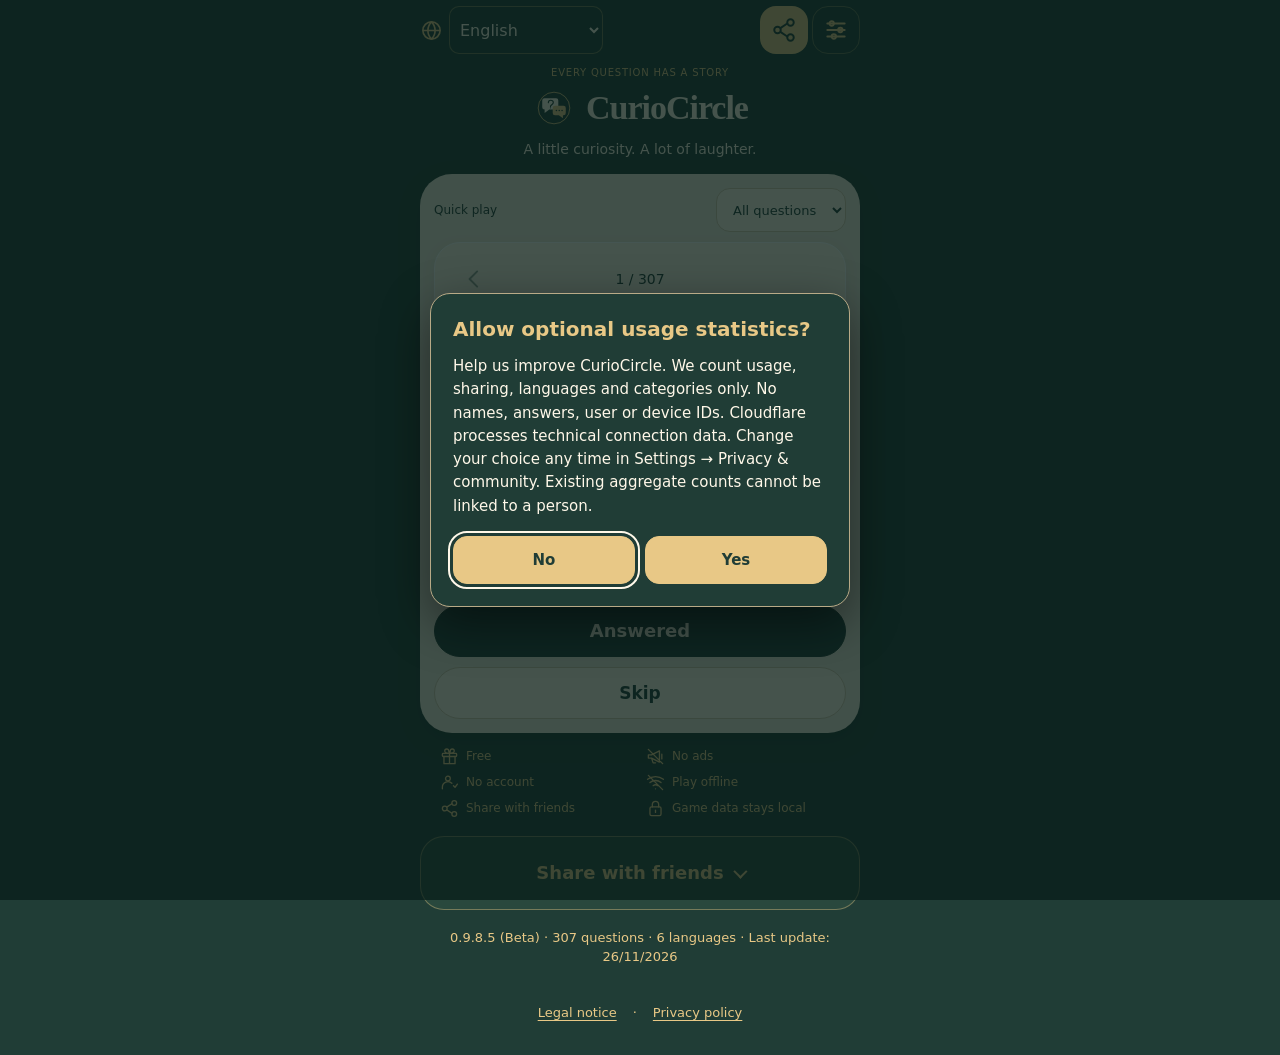
==== commit 7b87af06: "Separate gameplay script, restrict app CSP and add cross-engine regression checks" ====
--- a/index.html
+++ b/index.html
@@ -1,107 +1,5 @@
 <!doctype html>
-<html lang="en-GB"><head><meta charset="utf-8"><meta name="viewport" content="width=device-width,initial-scale=1,viewport-fit=cover"><meta name="theme-color" content="#203d36"><link rel="manifest" href="./manifest.webmanifest"><link rel="icon" href="./icon.svg"><title>CurioCircle</title><link rel="stylesheet" href="./app.css?v=0985"><link rel="stylesheet" href="./design.css?v=09841"><link rel="apple-touch-icon" href="./icon-192.png"></head>
+<html lang="en-GB"><head><meta charset="utf-8"><meta name="curiocircle-version" content="0.9.8.5 (Beta)"><!-- const APP_VERSION="0.9.8.5 (Beta)"; --><meta http-equiv="Content-Security-Policy" content="default-src 'self'; script-src 'self'; style-src 'self' 'unsafe-inline'; img-src 'self' data: blob:; connect-src 'self' https://curiocircle-api.marc-senges-vlc.workers.dev; object-src 'none'; base-uri 'self'; form-action 'self'; worker-src 'self'"><meta name="viewport" content="width=device-width,initial-scale=1,viewport-fit=cover"><meta name="theme-color" content="#203d36"><link rel="manifest" href="./manifest.webmanifest"><link rel="icon" href="./icon.svg"><title>CurioCircle</title><link rel="stylesheet" href="./app.css?v=0985"><link rel="stylesheet" href="./design.css?v=09841"><link rel="apple-touch-icon" href="./icon-192.png"></head>
 <body><main><nav id="smartHeader" class="smart"><div class="languageControl"><svg aria-hidden="true" viewBox="0 0 24 24"><circle cx="12" cy="12" r="9"/><path d="M3 12h18M12 3c-5 5-5 13 0 18M12 3c5 5 5 13 0 18"/></svg><select id="lang" aria-label="Language"><option value="en" lang="en-GB">English</option><option value="de" lang="de-DE">Deutsch</option><option value="es" lang="es-ES">Español</option><option value="fr" lang="fr-FR">Français</option><option value="pt" lang="pt-BR">Português (BR)</option><option value="it" lang="it-IT">Italiano</option></select></div><div class="navIcons"><button id="shareJump" class="iconButton" type="button"><svg viewBox="0 0 24 24" aria-hidden="true"><circle cx="18" cy="5" r="3"/><circle cx="6" cy="12" r="3"/><circle cx="18" cy="19" r="3"/><path d="m9 10 6-4M9 14l6 4"/></svg></button><button id="settingsJump" class="iconButton" type="button"><svg viewBox="0 0 24 24" aria-hidden="true"><path d="M4 6h16M4 12h16M4 18h16"/><circle cx="8" cy="6" r="2"/><circle cx="16" cy="12" r="2"/><circle cx="10" cy="18" r="2"/></svg></button></div></nav><header><small id="brandStory">EVERY QUESTION HAS A STORY</small><div class="brand"><img src="./icon.svg" alt=""><h1>CurioCircle</h1></div><p id="brandTagline">A little curiosity. A lot of laughter.</p></header><details class="settings"><summary id="settingsTitle"></summary><p id="settingsIntro"></p><div id="extrasPanel"><span id="extrasTitle" hidden></span><details id="playGroup" class="settingsModule" name="cc-settings"><summary><span class="moduleIcon"><svg viewBox="0 0 24 24" aria-hidden="true"><rect x='3' y='6' width='18' height='12' rx='4'/><path d='M7 9v6M4 12h6M16 11h.01M19 13h.01'/></svg></span><span class="moduleCopy"><strong id="playModuleTitle"></strong><small id="playModuleDesc"></small></span><span class="moduleChevron" aria-hidden="true">⌄</span></summary><div class="moduleBody"><h3 class="srOnly" id="playHeading"></h3><label for="mode" id="modeLabel"></label><select id="mode"></select><div id="playerSetup" hidden><label for="players" id="playersLabel"></label><input id="players" maxlength="240"><button id="applyPlayers" type="button" class="secondary"></button></div><fieldset id="categoryFilter"><legend id="categoryLabel"></legend><label class="categoryChoice categoryMaster"><input type="checkbox" id="allCategories"><span id="allCategoriesLabel"></span></label><div id="categoryChoices"></div><button id="applyCategories" type="button" class="secondary"></button></fieldset><label><input type="checkbox" id="awake"> <span id="awakeLabel"></span></label><p id="instructions"></p><button id="restart" class="secondary" type="button"></button></div></details><details id="questionsGroup" class="settingsModule" name="cc-settings"><summary><span class="moduleIcon"><svg viewBox="0 0 24 24" aria-hidden="true"><path d='M20 8c0-5-6-6-8-2-2-4-8-3-8 2 0 4 8 10 8 10s8-6 8-10Z'/></svg></span><span class="moduleCopy"><strong id="questionsModuleTitle"></strong><small id="questionsModuleDesc"></small></span><span class="moduleChevron" aria-hidden="true">⌄</span></summary><div class="moduleBody"><h3 class="srOnly" id="questionHeading"></h3><details class="optionGroup" id="favPanel"><summary id="favTitle"></summary><div id="favList"></div><p id="favStatus" role="status"></p></details><details class="optionGroup"><summary id="customTitle"></summary><p id="customHint"></p><div id="customFields"></div><button id="addCustom" type="button"></button></details></div></details><details id="achievementGroup" class="settingsModule" name="cc-settings"><summary><span class="moduleIcon"><svg viewBox="0 0 24 24" aria-hidden="true"><path d='M8 3h8v7a4 4 0 0 1-8 0V3ZM8 5H4v2a4 4 0 0 0 4 4M16 5h4v2a4 4 0 0 1-4 4M12 14v5M8 21h8'/></svg></span><span class="moduleCopy"><strong id="achievementModuleTitle"></strong><small id="achievementModuleDesc"></small></span><span class="moduleChevron" aria-hidden="true">⌄</span></summary><div class="moduleBody"><section id="achievementPanel"><h3 id="achievementTitle"></h3><p id="achievementHint"></p><div id="achievementOverview"></div><div class="achievementOverall"><p id="achievementOverallLabel"></p><progress id="achievementOverallProgress"></progress></div><div id="achievementGroups"></div><label class="achievementChoice"><input type="checkbox" id="achievementEffects"><span id="achievementEffectsLabel"></span></label></section></div></details><details id="appGroup" class="settingsModule" name="cc-settings"><summary><span class="moduleIcon"><svg viewBox="0 0 24 24" aria-hidden="true"><circle cx='12' cy='12' r='3'/><path d='M12 2v4M12 18v4M2 12h4M18 12h4M5 5l3 3M16 16l3 3M5 19l3-3M16 8l3-3'/></svg></span><span class="moduleCopy"><strong id="appModuleTitle"></strong><small id="appModuleDesc"></small></span><span class="moduleChevron" aria-hidden="true">⌄</span></summary><div class="moduleBody"><h3 class="srOnly" id="dataHeading"></h3><label for="settingsLang" id="settingsLangLabel"></label><select id="settingsLang"><option value="en" lang="en-GB">English</option><option value="de" lang="de-DE">Deutsch</option><option value="es" lang="es-ES">Español</option><option value="fr" lang="fr-FR">Français</option><option value="pt" lang="pt-BR">Português (BR)</option><option value="it" lang="it-IT">Italiano</option></select><div class="appUpdateActions"><button id="update" class="secondary" type="button"></button><button id="appUpdate" class="secondary" hidden></button><div id="updateStatus" role="status"></div></div><details class="optionGroup"><summary id="dataTitle"></summary><div class="backupActions"><button id="exportData" type="button"></button><button id="importData" type="button"></button></div><input id="importFile" type="file" accept="application/json" hidden><button id="resetData" class="secondary" type="button"></button></details></div></details><details id="privacyGroup" class="settingsModule" name="cc-settings"><summary><span class="moduleIcon"><svg viewBox="0 0 24 24" aria-hidden="true"><path d='m12 3 8 3v6c0 4-4 7-8 9-4-2-8-5-8-9V6l8-3Z'/><path d='m8 12 3 3 5-6'/></svg></span><span class="moduleCopy"><strong id="privacyModuleTitle"></strong><small id="privacyModuleDesc"></small></span><span class="moduleChevron" aria-hidden="true">⌄</span></summary><div class="moduleBody"><details id="privacyPanel" class="optionGroup"><summary id="privacyTitle"></summary><p id="privacyText"></p><p id="communityPrivacy"></p></details><section id="usagePanel" aria-labelledby="usageTitle"><h3 id="usageTitle"></h3><p id="usageHint"></p><label class="usageChoice"><input type="checkbox" id="usageConsent"><span id="usageConsentLabel"></span></label></section><div id="communitySettings" hidden></div><details class="optionGroup" id="betaFeedbackPanel"><summary id="feedbackTitle"></summary><label class="srOnly" for="feedbackText" id="feedbackLabel"></label><textarea id="feedbackText" rows="3" maxlength="1000" aria-describedby="feedbackHint"></textarea><p id="feedbackHint" class="cc-community-note"></p><button id="feedbackCopy" type="button"></button><p id="feedbackStatus" role="status"></p></details><button id="reportFromSettings" class="secondary" type="button"></button><p id="contactHint"></p></div></details></div><p id="extraStatus" role="status"></p></details><div class="gameSurface"><div class="top modeRow"><span id="currentMode"></span><select id="filter"></select></div><div id="activeFilters" hidden><span id="activeFilterText"></span><button id="clearFilters" class="secondary" type="button"></button></div><div id="turn" aria-live="polite"></div><section class="card"><div class="top"><button id="back" class="iconButton" type="button"><svg viewBox="0 0 24 24" aria-hidden="true"><path d="m14 5-7 7 7 7"/></svg></button><span id="progress"></span><span class="cardTopBalance" aria-hidden="true"></span></div><div id="categoryTag"></div><div class="question" id="question" aria-live="polite"></div><div id="count"></div></section><div class="cardTools"><button id="heart" aria-label="Favourite" aria-pressed="false">♡</button><div id="communityRating" hidden></div></div><div class="reportRow"><button id="reportQuestion" type="button"></button><p id="reportStatus" role="status"></p></div><div class="actions"><button id="answer"></button><button class="secondary" id="skip"></button><button id="roundRestart" type="button" hidden></button><button id="emptyReset" class="secondary" type="button" hidden></button></div></div><div id="benefits" role="list"><div class="benefit" role="listitem"><svg aria-hidden="true" focusable="false" viewBox="0 0 24 24"><rect x="3" y="8" width="18" height="4" rx="1"/><path d="M5 12v9h14v-9M12 8v13M12 8C8 8 6 7 6 5a2.5 2.5 0 0 1 5 0l1 3ZM12 8c4 0 6-1 6-3a2.5 2.5 0 0 0-5 0l-1 3Z"/></svg><span id="benefit0"></span></div><div class="benefit" role="listitem"><svg aria-hidden="true" focusable="false" viewBox="0 0 24 24"><path d="M3 10v4h4l10 5V5L7 10H3ZM7 14l2 6h3M20 9v6M3 3l18 18"/></svg><span id="benefit1"></span></div><div class="benefit" role="listitem"><svg aria-hidden="true" focusable="false" viewBox="0 0 24 24"><circle cx="10" cy="7" r="3"/><path d="M3 20v-2a7 7 0 0 1 12-5M17 16l2 2 3-4"/></svg><span id="benefit2"></span></div><div class="benefit" role="listitem"><svg aria-hidden="true" focusable="false" viewBox="0 0 24 24"><path d="M2 8a16 16 0 0 1 20 0M5 12a11 11 0 0 1 14 0M9 16a5 5 0 0 1 6 0M12 20h.01M3 3l18 18"/></svg><span id="benefit3"></span></div><div class="benefit" role="listitem"><svg aria-hidden="true" focusable="false" viewBox="0 0 24 24"><circle cx="18" cy="5" r="3"/><circle cx="6" cy="12" r="3"/><circle cx="18" cy="19" r="3"/><path d="m9 10 6-4M9 14l6 4"/></svg><span id="benefit4"></span></div><div class="benefit" role="listitem"><svg aria-hidden="true" focusable="false" viewBox="0 0 24 24"><rect x="5" y="10" width="14" height="11" rx="2"/><path d="M8 10V7a4 4 0 0 1 8 0v3M12 14v3"/></svg><span id="benefit5"></span></div></div><details id="sharePanel" class="sharePanel"><summary id="shareTitle"></summary><h2 id="shareHeadline"></h2><p id="shareIntro"></p><div class="qrCard"><img id="qrImage" src="./qr.svg" alt="QR code"><strong id="qrHeadline"></strong><a href="./qr.svg" download="CurioCircle-QR.svg" id="saveQR"></a></div><div class="actions shareActions"><button id="nativeShare"></button><button id="whatsapp"></button><button id="copyLink"></button><button id="shareQuestion" class="secondary"></button><button id="install" class="secondary"></button></div><div class="shareMilestone"><strong id="shareGoalTitle"></strong><p id="shareGoalText"></p><progress id="shareGoalProgress" max="10"></progress></div><p id="shareBenefits"></p><p id="installHelp"></p><p id="shareStatus" role="status"></p></details><footer class="note"><span id="catalogueInfo"></span><span id="offlineStatus" role="status"></span><span id="legalLinks" class="legalLinks"><a id="legalImprint" href="./legal.html#en-imprint">Legal notice</a><span aria-hidden="true">·</span><a id="legalPrivacy" href="./legal.html#en-privacy">Privacy policy</a></span></footer></main><div id="achievementNotice" role="status" aria-live="polite" hidden></div>
 <dialog id="appDialog" aria-labelledby="dialogTitle" aria-describedby="dialogMessage"><h2 id="dialogTitle">CurioCircle</h2><p id="dialogMessage"></p><textarea id="dialogCopy" readonly rows="3" hidden></textarea><div class="dialogActions"><button id="dialogCancel" type="button" class="secondary"></button><button id="dialogOK" type="button"></button></div></dialog><script src="./design.js?v=0984"></script><script src="./achievements.js"></script><script src="./usage.js?v=0984"></script><script src="./diversity.js"></script><script src="./mix.js"></script><script src="./localisation.js"></script><script src="./storage.js?v=0985"></script><script src="./backend/community-client.js?v=0985"></script>
-<script>
-'use strict';
-const APP_VERSION="0.9.8.5 (Beta)";const LANGS=['en','de','es','fr','pt','it'];const LOCALES={en:'en-GB',de:'de-DE',es:'es-ES',fr:'fr-FR',pt:'pt-BR',it:'it-IT'};const LANG_NAMES={en:'English',de:'Deutsch',es:'Español',fr:'Français',pt:'Português (BR)',it:'Italiano'};let qs=[],catalogue=null;function validCatalogue(c){return c&&Number.isInteger(c.version)&&typeof c.published==='string'&&/^\d{4}-\d{2}-\d{2}$/.test(c.published)&&Number.isFinite(Date.parse(c.published+'T00:00:00Z'))&&Array.isArray(c.questions)&&c.questions.length>=200&&c.questions.every((q,i)=>q.id===i&&LANGS.every(k=>typeof q[k]==='string'&&q[k].trim())&&(i<100||Number.isInteger(q.category)&&q.category>=0&&q.category<=7));}function applyCatalogue(c){catalogue=c;qs=c.questions.map(q=>LANGS.map(k=>q[k]));}applyCatalogue(bundledCatalogue);try{const c=JSON.parse(localStorage.getItem('curiocircle-catalogue'));if(validCatalogue(c)&&c.version>=catalogue.version)applyCatalogue(c);localStorage.setItem('curiocircle-catalogue',JSON.stringify(catalogue))}catch{};const labels={en:['All questions','Favourites','Answered & next','Skip','Times answered','No favourites yet','New round'],de:['Alle Fragen','Favoriten','Beantwortet & weiter','Überspringen','Mal beantwortet','Noch keine Favoriten','Neue Runde'],es:['Todas las preguntas','Favoritas','Respondida y siguiente','Saltar','Veces respondida','Aún no hay favoritas','Nueva ronda'],...CC_I18N.labels};
-const quickText={"de":["Kostenlos","Werbefrei","Ohne Anmeldung","Offline spielbar","Filter","Filter zurücksetzen","Noch nie beantwortet","Datenschutz","Du brauchst kein Konto und musst keine persönlichen Daten angeben. Im Reihum-Modus kannst du freiwillig Namen oder Spitznamen eingeben. Sie bleiben wie Favoriten, Antwortzähler, Spielstände und eigene Fragen auf deinem Gerät. CurioCircle speichert keine gesprochenen Antworten und überträgt diese Spieldaten nicht automatisch. Der geteilte App-Link enthält keine Spieldaten. Geteilte eigene Fragen können persönliche Inhalte enthalten; eine exportierte Sicherung enthält auch lokale Spielernamen und Spielstände. Du entscheidest, ob du diese Inhalte weitergibst; externe Dienste wie WhatsApp haben eigene Datenschutzregeln. Kein Werbetracking. Für das erste Laden und Updates ist Internet nötig; der Hostinganbieter kann technische Verbindungsdaten (z. B. IP-Adressen) verarbeiten.","Frage kopiert","Teilen abgeschlossen","Teilen nicht möglich","WhatsApp geöffnet","Keine Favoriten gespeichert","Spiel & Filter","Fragen & Favoriten","Daten & Feedback","Zurück zum Spiel","Sprachen","Mit Freunden teilbar","Spieldaten bleiben lokal","Offline nach dem ersten Online-Aufruf."],"en":["Free","No ads","No account","Play offline","Filter","Reset filters","Never answered","Privacy","You do not need an account or have to provide personal details. In take-turns mode, you can optionally enter names or nicknames. They stay on your device, along with favourites, answer counts, game progress and custom questions. CurioCircle does not record spoken answers or automatically transmit this game data. The shared app link contains no game data. Shared custom questions may contain personal information; an exported backup includes local player names and game progress. You decide whether to send these; external services such as WhatsApp have their own privacy rules. No advertising tracking. Internet is needed for the first load and updates; the hosting provider may process technical connection data (e.g. IP addresses).","Question copied","Sharing completed","Unable to share","WhatsApp opened","No favourites saved","Game & filters","Questions & favourites","Data & feedback","Back to game","languages","Share with friends","Game data stays local","Play offline after the first online load."],"es":["Gratis","Sin publicidad","Sin registro","Juega sin conexión","Filtro","Restablecer filtros","Aún sin responder","Privacidad","No necesitas una cuenta ni facilitar datos personales. En el modo por turnos puedes introducir nombres o apodos de forma voluntaria. Se guardan en tu dispositivo, al igual que las favoritas, los contadores de respuestas, el progreso y tus propias preguntas. CurioCircle no graba las respuestas habladas ni envía estos datos de juego automáticamente. El enlace de la app no contiene datos de juego. Las preguntas propias que compartas pueden contener información personal; una copia de seguridad exportada incluye también los nombres de los jugadores y el progreso. Tú decides si quieres enviarlos; los servicios externos, como WhatsApp, tienen sus propias normas de privacidad. Sin seguimiento publicitario. Necesitas internet para la primera carga y las actualizaciones; el proveedor de alojamiento puede tratar datos técnicos de conexión (p. ej., direcciones IP).","Pregunta copiada","Contenido compartido","No se ha podido compartir","WhatsApp abierto","Aún no hay favoritas","Juego y filtros","Preguntas y favoritas","Datos y comentarios","Volver al juego","idiomas","Comparte con amigos","Datos de juego locales","Juega sin conexión tras el primer acceso con internet."],"fr":["Gratuit","Sans publicité","Sans compte","Joue hors connexion","Filtre","Réinitialiser les filtres","Pas encore de réponse","Confidentialité","Tu n’as pas besoin de compte ni de fournir de données personnelles. En mode chacun son tour, tu peux saisir des prénoms ou des pseudonymes si tu le souhaites. Ils restent sur ton appareil, tout comme les favoris, les compteurs de réponses, la progression et les questions personnelles. CurioCircle n’enregistre pas les réponses orales et ne transmet pas automatiquement ces données de jeu. Le lien de l’application ne contient aucune donnée de jeu. Les questions personnelles partagées peuvent contenir des informations personnelles ; une sauvegarde exportée inclut aussi les noms des joueurs et la progression. Tu décides si tu veux les transmettre ; les services externes comme WhatsApp ont leurs propres règles de confidentialité. Aucun suivi publicitaire. Une connexion est nécessaire au premier chargement et aux mises à jour ; l’hébergeur peut traiter des données techniques de connexion (p. ex. les adresses IP).","Question copiée","Partage terminé","Impossible de partager","WhatsApp ouvert","Aucun favori enregistré","Jeu et filtres","Questions et favoris","Données et avis","Retour au jeu","langues","Partage entre amis","Données de jeu locales","Joue hors connexion après le premier chargement en ligne."],"pt":["Grátis","Sem anúncios","Sem cadastro","Jogue sem internet","Filtro","Limpar filtros","Ainda não respondida","Privacidade","Você não precisa criar conta nem fornecer dados pessoais. No modo de turnos, pode inserir nomes ou apelidos se quiser. Eles ficam no seu dispositivo, assim como as favoritas, as contagens de respostas, o progresso e as perguntas personalizadas. O CurioCircle não grava respostas faladas nem envia esses dados de jogo automaticamente. O link do app não contém dados de jogo. Perguntas personalizadas compartilhadas podem conter informações pessoais; um backup exportado inclui também os nomes dos jogadores e o progresso. Você decide se quer enviá-los; serviços externos, como o WhatsApp, têm suas próprias regras de privacidade. Sem rastreamento publicitário. É preciso ter internet no primeiro acesso e nas atualizações; o provedor de hospedagem pode processar dados técnicos de conexão (por exemplo, endereços IP).","Pergunta copiada","Compartilhamento concluído","Não foi possível compartilhar","WhatsApp aberto","Nenhuma favorita salva","Jogo e filtros","Perguntas e favoritas","Dados e feedback","Voltar ao jogo","idiomas","Compartilhe com amigos","Dados de jogo locais","Jogue sem internet após o primeiro acesso online."],"it":["Gratis","Senza pubblicità","Senza registrazione","Gioca offline","Filtro","Azzera filtri","Non ancora risposta","Privacy","Non serve un account né fornire dati personali. Nella modalità a turno puoi inserire nomi o soprannomi, se vuoi. Restano sul tuo dispositivo, insieme alle preferite, ai contatori delle risposte, ai progressi e alle domande personalizzate. CurioCircle non registra le risposte a voce né trasmette automaticamente questi dati di gioco. Il link dell’app non contiene dati di gioco. Le domande personalizzate condivise possono contenere informazioni personali; un backup esportato include anche i nomi dei giocatori e i progressi. Decidi tu se inviarli; servizi esterni come WhatsApp hanno le proprie regole sulla privacy. Nessun tracciamento pubblicitario. Serve internet per il primo caricamento e gli aggiornamenti; il fornitore di hosting può trattare dati tecnici di connessione (ad es. indirizzi IP).","Domanda copiata","Condivisione completata","Impossibile condividere","WhatsApp aperto","Nessuna preferita salvata","Gioco e filtri","Domande e preferite","Dati e feedback","Torna al gioco","lingue","Condividi con gli amici","Dati di gioco locali","Gioca offline dopo il primo accesso online."]};const $=id=>document.getElementById(id);let state={lang:(LANGS.includes(navigator.language.slice(0,2))?navigator.language.slice(0,2):'en'),fav:[],counts:{}};try{const s=JSON.parse(localStorage.getItem('curiocircle-v1'));if(s&&labels[s.lang]&&Array.isArray(s.fav)&&s.counts)state=s}catch{};let filter=state.filter|| (state.only?'fav':'all'),only=filter==='fav',deck=Array.isArray(state.deck)?state.deck.filter(i=>Number.isInteger(i)&&i>=0&&(i<qs.length||state.custom?.some(q=>q.id===i))):[],pos=Number.isInteger(state.pos)?state.pos:0;
-function save(celebrate=false){const result=CCAchievements.evaluate(state,qs.length,categoryOf);if(celebrate&&result.added.length&&state.achievements.effects)celebrateAchievements(result.added);state.deck=deck;state.pos=pos;state.only=only;state.filter=filter;try{localStorage.setItem('curiocircle-v1',JSON.stringify(state))}catch{}}
-const groups=[[0,2,6,9,13,17,19,35,38,40,44,47,62,67,71,84,88,98],[1,5,14,23,30,42,61,66,76,79,92],[3,8,11,15,20,25,29,32,34,37,45,49,53,57,60,73,77,81,87,90,96],[4,7,10,12,16,18,21,24,26,27,31,33,39,46,50,55,58,59,64,69,74,75,85,89,95,97],[36,43,48,51,54,56,63,65,72,80,83,86,93,94],[22,28,41,52,68,70,78,82,91,99]];const categoryNames={de:['Humor & Kurioses','Kindheit & Erinnerungen','Fantasie','Alltag & Gewohnheiten','Abenteuer & Entdeckungen','Persönlichkeit & Meinungen','Freunde & Miteinander','Welt & Neugier'],en:['Humour & curiosities','Childhood & memories','Imagination','Everyday life & habits','Adventure & discovery','Personality & opinions','Friends & connection','World & curiosity'],es:['Humor y curiosidades','Infancia y recuerdos','Imaginación','Vida cotidiana y hábitos','Aventura y descubrimiento','Personalidad y opiniones','Amistad y convivencia','Mundo y curiosidad'],...CC_I18N.categoryNames};const categoryOf=i=>i>=100000?2:i>=100?(catalogue?.questions[i]?.category??-1):groups.findIndex(g=>g.includes(i));
-let achievementTimer=null,lastShareAction=-Infinity;
-function achievementLabel(key,lang=state.lang){const [id,level]=key.split(':'),index=CCAchievements.groups.findIndex(g=>g.id===id),t=CCAchievements.labels(lang);return t[2+index]+' · '+(level==='all'?t[9]:new Intl.NumberFormat(LOCALES[lang]).format(Number(level)))}
-function clearAchievementNotice(){clearTimeout(achievementTimer);$('achievementNotice').hidden=true;$('achievementNotice').textContent=''}
-function celebrateAchievements(keys){
- clearAchievementNotice();const el=$('achievementNotice'),t=CCAchievements.labels(state.lang);el.textContent='🏆 '+t[13]+' '+achievementLabel(keys[keys.length-1])+(keys.length>1?' +'+(keys.length-1):'');el.hidden=false;achievementTimer=setTimeout(clearAchievementNotice,4000)
-}
-function recordShareAction(){const now=performance.now();if(now-lastShareAction<1000)return;lastShareAction=now;CCAchievements.share(state);save(true);renderAchievements()}
-function renderAchievements(){
- const t=CCAchievements.labels(state.lang),m=CCAchievements.metrics(state,qs.length,categoryOf),a=state.achievements,fmt=new Intl.NumberFormat(LOCALES[state.lang]);
- $('achievementTitle').textContent=t[0]+' ('+a.unlocked.length+'/'+CCAchievements.total+')';$('achievementHint').textContent=t[1];$('achievementEffects').checked=a.effects;$('achievementEffectsLabel').textContent=t[14];
- const el=(tag,value,cls)=>{const n=document.createElement(tag);if(value!==undefined)n.textContent=value;if(cls)n.className=cls;return n};
- const overview=[0,1,4,3].map(i=>{const g=CCAchievements.groups[i],n=el('div',undefined,'achievementMetric');n.append(el('span',g.icon,'metricIcon'),el('strong',fmt.format(m[g.id])+(g.id==='distinct'?' / '+fmt.format(qs.length):'')),el('span',t[2+i]));return n});$('achievementOverallLabel').textContent=a.unlocked.length+' / '+CCAchievements.total+' · '+t[11];$('achievementOverallProgress').max=CCAchievements.total;$('achievementOverallProgress').value=a.unlocked.length;$('achievementOverallProgress').setAttribute('aria-label',t[11]);renderShareGoal();
- $('achievementOverview').replaceChildren(...overview);
- const panel=$('achievementGroups');
- // Keep expanded groups when other app controls rerender.
- const open=new Set([...panel.querySelectorAll('details[open]')].map(x=>x.dataset.metric));
- const sections=CCAchievements.groups.map((g,i)=>{
-  const n=el('details',undefined,'achievementGroup');n.dataset.metric=g.id;n.open=open.has(g.id);
-  const unlocked=g.levels.filter(v=>a.unlocked.includes(g.id+':'+v)).length;
-  const suffix=g.id==='categories'?'/ 8':g.id==='languages'?'/ 6':'';
-  const s=el('summary',g.icon+' '+t[2+i]+' · '+fmt.format(m[g.id])+suffix+' ('+unlocked+'/'+g.levels.length+')');n.append(s);
-  const next=g.levels.find(v=>!a.unlocked.includes(g.id+':'+v)),target=next==='all'?qs.length:next;
-  if(next!==undefined){const p=el('p',t[10]+': '+(next==='all'?t[9]:fmt.format(target)));const progress=document.createElement('progress');progress.max=target;progress.value=Math.min(m[g.id],target);progress.setAttribute('aria-label',t[10]+': '+t[2+i]);n.append(p,progress)}else n.append(el('p',t[12]));
-  const awards=el('div',undefined,'achievementMedals');for(const v of g.levels){const key=g.id+':'+v,won=a.unlocked.includes(key),label=v==='all'?t[9]:fmt.format(v),medal=el('span',(won?'🏆 ':'○ ')+label,won?'earned':'locked');medal.setAttribute('aria-label',achievementLabel(key)+(won?' · '+t[11]:''));awards.append(medal)}n.append(awards);
-  if(g.id==='categories'){n.append(el('p',t[15]));for(const [c,count] of m.perCategory.entries())n.append(el('p',categoryNames[state.lang][c]+' · '+fmt.format(count)+' / 10','achievementCategory'))}
-  if(g.id==='shares')n.append(el('p',t[16]));if(g.id==='languages')n.append(el('p',t[17]));if(g.id==='days')n.append(el('p',t[18]));return n;
- });
- panel.replaceChildren(...sections)
-}
-$('achievementEffects').onchange=()=>{CCAchievements.normalise(state).effects=$('achievementEffects').checked;clearAchievementNotice();save()};
-const misc={de:['Alle Kategorien','Kategorie','Bildschirm eingeschaltet lassen','Wähle eine Frage, beantworte sie gemeinsam oder überspringe sie. Das Herz speichert Favoriten.','Offline','Neue Version verfügbar – aktualisieren','Frage teilen','Runde beendet','Keine Fragen in dieser Auswahl'],en:['All categories','Category','Keep screen awake','Answer a question together or skip it. Tap the heart to save favourites.','Offline','New version available – update','Share question','Round complete','No questions in this selection'],es:['Todas las categorías','Categoría','Mantener la pantalla encendida','Responded juntos o saltad la pregunta. Pulsa el corazón para guardar favoritas.','Sin conexión','Nueva versión disponible – actualizar','Compartir pregunta','Ronda terminada','No hay preguntas en esta selección'],...CC_I18N.misc};let lastTap=0;const dialogText={"de":["Lokale Spieldaten zurücksetzen","Spieler, Favoriten, Antwortzähler, eigene Fragen und Spielstand auf diesem Gerät löschen? Deine gesendeten Bewertungen, Vorschläge und dein App-Feedback bleiben erhalten.","Abbrechen","Zurücksetzen","Sicherung importieren","Die Sicherung ersetzt die lokalen Spieldaten. Deine Bewertungen und gesendeten Vorschläge bleiben erhalten.","Importieren","Zum Kopieren gedrückt halten.","Schließen","Ausstehende Bewertungen verwerfen","Spieldaten zurückgesetzt.","Lokale Spieldaten","Kopieren"],"en":["Reset local game data","Delete players, favourites, answer counts, your own questions and game progress on this device? Your submitted ratings, suggestions and app feedback are kept.","Cancel","Reset","Import backup","The backup replaces your local game data. Your ratings and submitted suggestions are kept.","Import","Press and hold the text to copy it.","Close","Discard pending ratings","Game data reset.","Local game data","Copy"],"es":["Restablecer datos de juego","¿Borrar jugadores, favoritas, contadores de respuestas, preguntas propias y progreso de este dispositivo? Se conservan las valoraciones, propuestas y comentarios enviados.","Cancelar","Restablecer","Importar copia","La copia sustituye los datos de juego locales. Se conservan las valoraciones y propuestas enviadas.","Importar","Mantén pulsado el texto para copiarlo.","Cerrar","Descartar valoraciones pendientes","Datos de juego restablecidos.","Datos de juego locales","Copiar"],"fr":["Réinitialiser les données du jeu","Supprimer les joueurs, favoris, compteurs de réponses, questions personnelles et la progression sur cet appareil ? Les avis, propositions et commentaires envoyés sont conservés.","Annuler","Réinitialiser","Importer une sauvegarde","La sauvegarde remplace les données locales du jeu. Les avis et propositions envoyés sont conservés.","Importer","Appuie longuement sur le texte pour le copier.","Fermer","Annuler les avis en attente","Données du jeu réinitialisées.","Données locales du jeu","Copier"],"pt":["Redefinir dados do jogo","Apagar jogadores, favoritos, contadores de respostas, perguntas próprias e progresso neste aparelho? As avaliações, sugestões e comentários enviados são mantidos.","Cancelar","Redefinir","Importar backup","O backup substitui os dados locais do jogo. As avaliações e sugestões enviadas são mantidas.","Importar","Toque e segure o texto para copiá-lo.","Fechar","Descartar avaliações pendentes","Dados do jogo redefinidos.","Dados locais do jogo","Copiar"],"it":["Reimposta dati di gioco","Eliminare giocatori, preferiti, contatori delle risposte, domande personali e progressi su questo dispositivo? Le valutazioni, le proposte e i commenti inviati vengono conservati.","Annulla","Reimposta","Importa backup","Il backup sostituisce i dati di gioco locali. Le valutazioni e le proposte inviate vengono conservate.","Importa","Tieni premuto il testo per copiarlo.","Chiudi","Annulla valutazioni in sospeso","Dati di gioco reimpostati.","Dati di gioco locali","Copia"]};
-let dialogResolver=null;
-function showAppDialog(title,message,action,{copy=null,cancelLabel=null,equalChoices=false}={}){
- const dlg=$('appDialog'),field=$('dialogCopy'),cancel=$('dialogCancel'),ok=$('dialogOK'),t=dialogText[state.lang];
- if(dlg.open||dialogResolver)return Promise.resolve(false);
- $('dialogTitle').textContent=title;$('dialogMessage').textContent=message;field.hidden=copy===null;field.value=copy??'';
- cancel.textContent=cancelLabel??(copy===null?t[2]:t[8]);ok.textContent=action;ok.hidden=copy!==null;dlg.classList.toggle('equalChoices',equalChoices);
- dlg.lang=LOCALES[state.lang];return new Promise(resolve=>{dialogResolver=resolve;dlg.showModal();cancel.focus()});
-}
-function finishAppDialog(result){const dlg=$('appDialog');if(!dlg.open)return;dlg.close(result?'yes':'no')}
-$('dialogCancel').onclick=()=>finishAppDialog(false);$('dialogOK').onclick=()=>finishAppDialog(true);
-$('appDialog').addEventListener('cancel',e=>{e.preventDefault();finishAppDialog(false)});
-$('appDialog').addEventListener('close',()=>{const resolve=dialogResolver;dialogResolver=null;$('dialogCopy').value='';if(resolve)resolve($('appDialog').returnValue==='yes')});
-function manualCopy(value){const t=dialogText[state.lang];return showAppDialog(t[12],t[7],t[8],{copy:value})}
-const ALL_CATEGORIES=[0,1,2,3,4,5,6,7];
-function selectedCategories(){if(Array.isArray(state.categories)){const ids=ALL_CATEGORIES.filter(c=>state.categories.includes(c));if(ids.length)return ids}return ALL_CATEGORIES.includes(state.category)?[state.category]:[...ALL_CATEGORIES]}
-function eligibleQuestionIds(){const cats=selectedCategories();return [...qs.map((_,i)=>i),...(state.custom||[]).map(q=>q.id)].filter(i=>(filter==='all'||(filter==='fav'?state.fav.includes(i):!state.counts[i]))&&cats.includes(categoryOf(i)))}
-let categoryDraft=null,categoryRenderKey='';
-const categoryApplyText={de:'Auswahl übernehmen',en:'Apply selection',es:'Aplicar selección',fr:'Appliquer la sélection',pt:'Aplicar seleção',it:'Applica selezione'};
-function drawCategories(){
- const selected=selectedCategories(),key=state.lang+':'+selected.join(',');
- if(categoryRenderKey!==key||categoryDraft===null){
-  categoryDraft=[...selected];categoryRenderKey=key;
-  $('categoryChoices').replaceChildren(...ALL_CATEGORIES.map(c=>{const label=document.createElement('label');label.className='categoryChoice';const box=document.createElement('input');box.type='checkbox';box.value=String(c);box.checked=categoryDraft.includes(c);box.onchange=()=>{categoryDraft=box.checked?[...new Set([...categoryDraft,c])]:categoryDraft.filter(x=>x!==c);refreshCategoryDraft()};const name=document.createElement('span');name.textContent=categoryNames[state.lang][c];label.append(box,name);return label}));
- }
- $('allCategoriesLabel').textContent=misc[state.lang][0];
- $('applyCategories').textContent=categoryApplyText[state.lang];
- refreshCategoryDraft();
-}
-function refreshCategoryDraft(){
- const selected=selectedCategories(),master=$('allCategories');
- master.checked=categoryDraft.length===ALL_CATEGORIES.length;master.indeterminate=categoryDraft.length>0&&!master.checked;
- for(const b of $('categoryChoices').querySelectorAll('input'))b.checked=categoryDraft.includes(Number(b.value));
- $('applyCategories').disabled=!categoryDraft.length||(categoryDraft.length===selected.length&&selected.every(c=>categoryDraft.includes(c)));
-}
-$('allCategories').onchange=()=>{categoryDraft=$('allCategories').checked?[...ALL_CATEGORIES]:[];refreshCategoryDraft()};
-$('applyCategories').onclick=()=>{if(!categoryDraft?.length)return;state.categories=ALL_CATEGORIES.filter(c=>categoryDraft.includes(c));state.category=-1;categoryDraft=null;CCUsage.categories(state.categories);shuffle()};
-function recentDeck(){return deck.slice(Math.max(0,Math.min(pos+1,deck.length)-12),Math.min(pos+1,deck.length))}
-function shuffle(){CCUsage.newRound();const recent=recentDeck();deck=mixQuestions(eligibleQuestionIds(),recent);state.mixRevision=1;state.history={};pos=0;save();render()}
-
-const updateLabels={en:['Update questions','Last update','Questions updated','Already up to date','Update unavailable','questions'],de:['Fragen aktualisieren','Letzte Aktualisierung','Fragen aktualisiert','Bereits aktuell','Aktualisierung nicht verfügbar','Fragen'],es:['Actualizar preguntas','Última actualización','Preguntas actualizadas','Ya está actualizado','No se ha podido actualizar','preguntas'],...CC_I18N.updateLabels};let updateResult=null;function render(){const legalLang=state.lang,legalText=({"de":["Impressum","Datenschutz"],"en":["Legal notice","Privacy policy"],"es":["Aviso legal","Privacidad"],"fr":["Mentions légales","Confidentialité"],"pt":["Aviso legal","Privacidade"],"it":["Informazioni legali","Privacy"]})[legalLang]||["Legal notice","Privacy policy"];for(const [i,id] of ['legalImprint','legalPrivacy'].entries()){const link=document.getElementById(id);link.textContent=legalText[i];link.href='./legal.html#'+legalLang+'-'+(i===0?'imprint':'privacy')}const u=updateLabels[state.lang];$('update').textContent=u[0];$('catalogueInfo').textContent=APP_VERSION+' · '+qs.length+' '+u[5]+' · '+LANGS.length+' '+quickText[state.lang][18]+(catalogue?' · '+u[1]+': ' +new Intl.DateTimeFormat(LOCALES[state.lang],{day:'2-digit',month:'2-digit',year:'numeric',timeZone:'UTC'}).format(new Date(catalogue.published+'T00:00:00Z')):'');$('updateStatus').textContent=updateResult===null?'':u[updateResult];const l=labels[state.lang],i=deck[pos],valid=i!==undefined;document.documentElement.lang=LOCALES[state.lang];$('lang').value=state.lang;renderLanguage();renderSettings();renderShare();renderExtras();const questionNode=$('question'),newText=valid?questionText(i):(deck.length&&pos===deck.length?misc[state.lang][7]:misc[state.lang][8]);if(questionNode.textContent!==newText){questionNode.textContent=newText;if(questionNode.animate&&typeof matchMedia==='function'&&matchMedia('(prefers-reduced-motion: no-preference)').matches)questionNode.animate([{opacity:.7},{opacity:1}],{duration:180})}renderQuick(valid);renderDesign(valid);if(typeof CCCommunity!=='undefined')CCCommunity.render(valid?i:null,state.lang,APP_VERSION);$('progress').textContent=valid?(pos+1)+' / '+deck.length:'';$('count').textContent=valid?(state.counts[i]?l[4]+': '+state.counts[i]:quickText[state.lang][6]):'';$('heart').textContent=state.fav.includes(i)?'♥':'♡';$('heart').setAttribute('aria-pressed',String(state.fav.includes(i)));$('answer').textContent=CCDesign.copy(state.lang).answered;$('skip').textContent=l[3];for(const id of ['heart','answer','skip'])$(id).disabled=!valid||(id==='answer'&&state.mode==='rotate'&&!(state.players?.length>=2))}
-function resetFilters(){filter='all';only=false;state.category=-1;state.categories=[...ALL_CATEGORIES];categoryDraft=null;state.turn=0;shuffle()}function renderQuick(valid){const t=quickText[state.lang],l=labels[state.lang],x=extraLabels[state.lang];const cats=selectedCategories();const active=[filter==='fav'?l[1]:filter==='new'?x[0]:null,...(cats.length===ALL_CATEGORIES.length?[]:cats.map(c=>categoryNames[state.lang][c]))].filter(Boolean);$('activeFilters').hidden=!active.length;$('activeFilterText').textContent=t[4]+': '+active.join(' · ');$('clearFilters').textContent=t[5];$('emptyReset').textContent=t[5];$('emptyReset').hidden=valid||!active.length;$('roundRestart').textContent=l[6];$('roundRestart').hidden=valid||!deck.length;$('answer').hidden=!valid;$('skip').hidden=!valid;for(let i=0;i<4;i++)$('benefit'+i).textContent=t[i];$('benefit4').textContent=t[19];$('benefit5').textContent=t[20];$('benefit3').title=t[21];$('privacyTitle').textContent=t[7];$('privacyText').textContent=t[8];$('playHeading').textContent=t[14];$('questionHeading').textContent=t[15];$('dataHeading').textContent=t[16];$('restart').textContent=l[6]}$('clearFilters').onclick=resetFilters;$('emptyReset').onclick=resetFilters;$('roundRestart').onclick=()=>{state.turn=0;shuffle()};function next(answer){const i=deck[pos];if(i===undefined||Date.now()-lastTap<350)return;lastTap=Date.now();state.history=state.history||{};state.history[pos]=state.turn||0;if(answer&&state.mode==='rotate'&&state.players?.length)state.turn=((state.turn||0)+1)%state.players.length;if(answer){state.counts[i]=(state.counts[i]||0)+1;CCAchievements.answered(state,state.lang)}CCUsage.advance(answer);pos++;save(answer);render()}
-$('settingsLang').onchange=()=>{$('lang').value=$('settingsLang').value;$('lang').onchange()};$('lang').onchange=()=>{state.lang=$('lang').value;CCUsage.track('language',state.lang);save();render()};$('filter').onchange=()=>{filter=$('filter').value;only=filter==='fav';shuffle()};$('heart').onclick=()=>{const i=deck[pos];if(i===undefined)return;if(state.fav.includes(i)){removeFavourite(i);return}state.fav=[...state.fav,i];save(true);render()};$('answer').onclick=()=>next(true);$('skip').onclick=()=>next(false);const extraLabels={en:['Unanswered','All questions answered','Game settings','Game mode','Quick play','Everyone answers','Take turns','Player names (comma-separated)','Save players','New round','Everyone answers this question','Your turn: ','Enter at least two names'],de:['Unbeantwortet','Alle Fragen beantwortet','Spieleinstellungen','Spielmodus','Freies Spiel','Alle antworten','Reihum','Spielernamen (durch Kommas getrennt)','Spieler speichern','Neue Runde','Alle beantworten diese Frage','Du bist dran: ','Mindestens zwei Namen eingeben'],es:['Sin responder','Todas las preguntas respondidas','Opciones de juego','Modo de juego','Juego libre','Todos responden','Por turnos','Nombres (separados por comas)','Guardar jugadores','Nueva ronda','Todos responden a esta pregunta','Tu turno: ','Introduce al menos dos nombres'],...CC_I18N.extraLabels};
-function renderSettings(){const x=extraLabels[state.lang],l=labels[state.lang];$('filter').replaceChildren(...['all','fav','new'].map((v,i)=>new Option([l[0],l[1],x[0]][i],v)));$('filter').value=filter;$('filter').setAttribute('aria-label',interfaceText[state.lang][6]);$('settingsTitle').textContent=x[2];$('settingsJump').setAttribute('aria-label',x[2]);$('settingsJump').title=x[2];$('currentMode').textContent=x[4+Math.max(0,['free','everyone','rotate'].indexOf(state.mode))];$('modeLabel').textContent=x[3];$('mode').replaceChildren(...['free','everyone','rotate'].map((v,i)=>new Option(x[i+4],v)));$('mode').value=state.mode||'free';$('playersLabel').textContent=x[7];$('applyPlayers').textContent=x[8];$('restart').textContent=x[9];$('playerSetup').hidden=state.mode!=='rotate';$('turn').textContent=state.mode==='everyone'?x[10]:state.mode==='rotate'?(state.players?.length?x[11]+state.players[(state.turn||0)%state.players.length]:x[12]):'';if(state.mode==='rotate'&&!state.players?.length){$('settingsTitle').parentElement.open=true;openSettingsGroup('play');$('answer').disabled=true}}
-$('players').value=(state.players||[]).join(', ');$('mode').onchange=()=>{state.mode=$('mode').value;save();render()};$('applyPlayers').onclick=()=>{const names=$('players').value.split(',').map(n=>n.trim()).filter(Boolean);if(names.length<2){$('players').setCustomValidity(extraLabels[state.lang][12]);$('players').reportValidity();return}$('players').setCustomValidity('');state.players=names;state.turn=0;save();render();$('settingsTitle').parentElement.open=false};$('players').oninput=()=>$('players').setCustomValidity('');$('restart').onclick=()=>{state.turn=0;shuffle();$('settingsTitle').parentElement.open=false};const shareText={en:['Share with friends','Free. No account needed. No ads. Play offline. Share with friends.','Save QR code','Copy link','Share via WhatsApp','More sharing options','Install CurioCircle','Android: open in Chrome and choose Install app or Add to Home screen. iPhone: open in Safari, tap Share and Add to Home Screen.','Link copied','Previous','Try CurioCircle with me!'],de:['Mit Freunden teilen','Kostenlos. Ohne Anmeldung. Keine Werbung. Offline spielen. Mit Freunden teilen.','QR-Code speichern','Link kopieren','Per WhatsApp teilen','Weitere Teilen-Optionen','CurioCircle installieren','Android: in Chrome öffnen und App installieren oder Zum Startbildschirm hinzufügen wählen. iPhone: in Safari öffnen, Teilen und Zum Home-Bildschirm wählen.','Link kopiert','Zurück','Spiel CurioCircle mit mir!'],es:['Compartir con amigos','Gratis. Sin registro. Sin publicidad. Juega sin conexión. Comparte con tus amigos.','Guardar código QR','Copiar enlace','Compartir por WhatsApp','Más opciones para compartir','Instala CurioCircle','Android: abre Chrome y selecciona Instalar aplicación o Añadir a pantalla de inicio. iPhone: abre Safari, pulsa Compartir y Añadir a pantalla de inicio.','Enlace copiado','Anterior','¡Juega a CurioCircle conmigo!'],...CC_I18N.shareText};const shareURL='https://marcsenges.github.io/CurioCircle/';const inviteURL=src=>shareURL+'?src='+src;let installPrompt=null,shareStatusKey=null;function shareStatus(k){shareStatusKey=k;renderShare()}function renderShare(){renderShareGoal();const t=shareText[state.lang];for(const [i,id] of ['shareTitle','shareBenefits','saveQR','copyLink','whatsapp','nativeShare','install','installHelp'].entries())$(id).textContent=t[i];$('shareBenefits').textContent=[...quickText[state.lang].slice(0,4),quickText[state.lang][19],quickText[state.lang][20]].join(' · ')+'. '+quickText[state.lang][21];$('shareJump').setAttribute('aria-label',t[0]);$('shareJump').title=t[0];$('back').setAttribute('aria-label',t[9]);$('back').title=t[9];$('back').disabled=pos<=0;$('nativeShare').hidden=!navigator.share;$('shareStatus').textContent=shareStatusKey===null?'':(shareStatusKey===-1?shareText[state.lang][8]:quickText[state.lang][shareStatusKey])}$('back').onclick=()=>{if(pos>0){pos--;if(state.history&&state.history[pos]!=null)state.turn=state.history[pos];save();render()}};$('settingsJump').onclick=()=>{const d=$('settingsTitle').parentElement;d.open=!d.open;$('settingsJump').setAttribute('aria-expanded',String(d.open));if(d.open){$('sharePanel').open=false;d.scrollIntoView({block:'start'})}else $('question').scrollIntoView({block:'nearest'})};$('settingsTitle').parentElement.addEventListener('toggle',()=>{$('settingsJump').setAttribute('aria-expanded',String($('settingsTitle').parentElement.open))});let lastScroll=Math.max(0,window.scrollY);window.addEventListener('scroll',()=>{const y=Math.max(0,window.scrollY);if(y<12||y<lastScroll-4)$('smartHeader').classList.remove('away');else if(y>lastScroll+4&&y>64)$('smartHeader').classList.add('away');if(Math.abs(y-lastScroll)>4||y<12)lastScroll=y},{passive:true});$('shareJump').onclick=()=>{$('settingsTitle').parentElement.open=false;$('sharePanel').open=true;$('sharePanel').scrollIntoView({block:'start'})};$('copyLink').onclick=async()=>{try{await navigator.clipboard.writeText(inviteURL('link'));CCUsage.track('link_copy');recordShareAction();shareStatus(-1)}catch{shareStatusKey=null;renderShare();await manualCopy(inviteURL('link'))}};$('whatsapp').onclick=()=>{CCUsage.track('whatsapp_click');recordShareAction();window.open('https://wa.me/?text='+encodeURIComponent(shareText[state.lang][10]+' '+inviteURL('whatsapp')),'_blank','noopener');shareStatusKey=null;renderShare()};$('nativeShare').onclick=async()=>{try{await navigator.share({title:'CurioCircle',text:shareText[state.lang][10],url:inviteURL('share')});CCUsage.track('share_success');recordShareAction();shareStatus(10)}catch(e){if(e?.name!=='AbortError')shareStatus(11);else{shareStatusKey=null;renderShare()}}};window.addEventListener('appinstalled',()=>CCUsage.track('install'));window.addEventListener('beforeinstallprompt',e=>{e.preventDefault();installPrompt=e});$('install').onclick=async()=>{if(installPrompt){await installPrompt.prompt();installPrompt=null}else $('installHelp').scrollIntoView({block:'center'})};if('serviceWorker' in navigator)navigator.serviceWorker.register('./sw.js',{updateViaCache:'none'}).catch(()=>{});const more={de:['Weitere Optionen','Favoriten','Eigene Frage hinzufügen','Frage speichern','Datensicherung','Exportieren','Importieren','Spielstatistik zurücksetzen','Beta-Feedback','Feedback kopieren','Gespeichert','Alle Antwortzähler und Favoriten löschen?','Ungültige Sicherungsdatei','Bitte eine Frage in mindestens einer Sprache eingeben','Feedback kopieren und an die Person senden, die dich eingeladen hat.'],en:['More options','Favourites','Add your own question','Save question','Backup','Export','Import','Reset game statistics','Beta feedback','Copy feedback','Saved','Delete all answer counts and favourites?','Invalid backup file','Please enter the question in at least one language','Copy feedback and send it to the person who invited you.'],es:['Más opciones','Favoritas','Añadir una pregunta propia','Guardar pregunta','Copia de seguridad','Exportar','Importar','Restablecer estadísticas','Comentarios de la beta','Copiar comentarios','Guardado','¿Borrar todos los contadores y favoritas?','Copia de seguridad no válida','Introduce la pregunta en al menos un idioma','Copia los comentarios y envíalos a quien te invitó.'],...CC_I18N.more};function questionText(i){return i>=100000?(state.custom||[]).find(q=>q.id===i)?.[state.lang]||LANGS.map(k=>(state.custom||[]).find(q=>q.id===i)?.[k]).find(Boolean)||'':qs[i]?.[LANGS.indexOf(state.lang)]||''}const uxLabels={de:['Aus Favoriten entfernen','Feedback zur App','Keine Favoriten','Gespeichert','Feedback senden'],en:['Remove from favourites','App feedback','No favourites','Saved','Send feedback'],es:['Quitar de favoritas','Comentarios sobre la app','Sin favoritas','Guardado','Enviar comentarios'],fr:['Retirer des favoris','Avis sur l’application','Aucun favori','Enregistré','Envoyer un commentaire'],pt:['Remover dos favoritos','Feedback sobre o app','Sem favoritos','Salvo','Enviar feedback'],it:['Rimuovi dai preferiti','Feedback sull’app','Nessun preferito','Salvato','Invia feedback']};
-function removeFavourite(i){state.fav=state.fav.filter(x=>x!==i);if(filter==='fav'){const old=deck.indexOf(i);if(old>=0){deck.splice(old,1);if(old<pos)pos--;state.history={};pos=Math.min(pos,deck.length)}}save();render();$('favStatus').textContent=uxLabels[state.lang][0];}
-function renderMore(){renderAchievements();const usage=CCUsage.copy(state.lang);$('usageTitle').textContent=usage[0];$('usageHint').textContent=usage[1];$('usageConsentLabel').textContent=usage[2];$('usageConsent').checked=CCUsage.enabled();const t=more[state.lang];['extrasTitle','favTitle','customTitle','addCustom','dataTitle','exportData','importData','resetData','feedbackTitle','feedbackCopy'].forEach((id,i)=>$(id).textContent=t[i]);const ux=uxLabels[state.lang],community=typeof CCCommunity!=='undefined'?CCCommunity.copy(state.lang):null;$('resetData').textContent=dialogText[state.lang][0];$('feedbackTitle').textContent=ux[1];$('feedbackCopy').textContent=ux[4];$('feedbackText').placeholder=community?.[4]||ux[1];$('feedbackLabel').textContent=community?.[4]||ux[1];$('feedbackHint').textContent=community?.[5]||'';$('communityPrivacy').textContent=community?.[2]||'';$('favTitle').textContent=t[1]+' ('+state.fav.filter(i=>questionText(i)).length+')';const favourites=state.fav.filter(i=>questionText(i)).map(i=>{const row=document.createElement('div');row.className='favRow';const p=document.createElement('span');p.textContent=questionText(i);const b=document.createElement('button');b.type='button';b.className='favRemove';b.textContent='♥';b.setAttribute('aria-label',ux[0]+': '+questionText(i));b.title=ux[0];b.onclick=()=>removeFavourite(i);row.append(p,b);return row});if(!favourites.length){const p=document.createElement('p');p.textContent=quickText[state.lang][13];favourites.push(p)}$('favList').replaceChildren(...favourites);}function status(i){$('extraStatus').textContent=more[state.lang][i]}$('addCustom').onclick=()=>{const q={id:Math.max(99999,...(state.custom||[]).map(q=>q.id))+1};q[state.lang]=$('custom-current').value.trim();if(!q[state.lang]){status(13);return}state.custom=[...(state.custom||[]),q];$('custom-current').value='';save();status(10)};$('exportData').onclick=()=>{save();const u=URL.createObjectURL(new Blob([JSON.stringify({format:1,state})],{type:'application/json'}));const a=document.createElement('a');a.href=u;a.download='CurioCircle-backup.json';a.click();setTimeout(()=>URL.revokeObjectURL(u),1000)};$('importData').onclick=()=>$('importFile').click();$('importFile').onchange=async()=>{try{const file=$('importFile').files[0];if(!file||file.size>CCStorage.maxBackupBytes)throw Error('Invalid backup size');const s=CCStorage.validateBackup(JSON.parse(await file.text()));const t=dialogText[state.lang];if(!await showAppDialog(t[4],t[5],t[6]))return;clearAchievementNotice();lastShareAction=-Infinity;state=s;filter=['all','fav','new'].includes(s.filter)?s.filter:'all';only=filter==='fav';shuffle();status(10)}catch{status(12)}finally{$('importFile').value=''}};$('resetData').onclick=async()=>{const t=dialogText[state.lang];const consent=CCUsage.consentCopy(state.lang);const sure={de:'Bist du dir sicher?',en:'Are you sure?',es:'¿Seguro que quieres hacerlo?',fr:'Tu es sûr de vouloir continuer ?',pt:'Tem certeza?',it:'Sei sicuro di voler continuare?'}[state.lang];if(!await showAppDialog(sure,t[1]+' '+({de:'Auch deine persönlichen Erfolge werden gelöscht.',en:'Your personal achievements will also be deleted.',es:'También se borrarán tus logros personales.',fr:'Tes réussites personnelles seront également effacées.',pt:'Suas conquistas pessoais também serão apagadas.',it:'Verranno eliminati anche i tuoi traguardi personali.'}[state.lang])+' '+CCCommunity.resetCopy(state.lang)[2],consent[2],{cancelLabel:consent[3],equalChoices:true}))return;if(!CCCommunity.resetDisplay()){$('extraStatus').textContent=CCCommunity.resetCopy(state.lang)[3];return}clearAchievementNotice();lastShareAction=-Infinity;
- // Reset game data and visible vote marks, never delete community receipts or outbox.
- state={lang:state.lang,awake:!!state.awake,fav:[],counts:{},custom:[],players:[],mode:'free',turn:0,category:-1,categories:[...ALL_CATEGORIES],history:{}};
- filter='all';only=false;deck=[];pos=0;categoryDraft=null;categoryRenderKey='';$('players').value='';$('players').setCustomValidity('');$('custom-current').value='';$('feedbackText').value='';$('favStatus').textContent='';$('feedbackStatus').textContent='';$('reportStatus').textContent='';$('shareStatus').textContent='';shareStatusKey=null;shuffle();$('extraStatus').textContent=t[10];
-};$('feedbackCopy').onclick=async()=>{const b=$('feedbackCopy'),field=$('feedbackText'),notice=$('feedbackStatus');if(b.disabled||reportBusy)return;const language=state.lang,body=field.value;b.disabled=true;field.disabled=true;try{if(typeof CCCommunity==='undefined')throw Error('Unavailable');const result=await CCCommunity.submitFeedback(body,language,APP_VERSION);notice.textContent=result.message;if(result.ok)field.value=''}catch{notice.textContent=typeof CCCommunity!=='undefined'?CCCommunity.copy(language)[8]:uxLabels[language][1]}finally{b.disabled=false;field.disabled=false}};let wakeLock=null;let appAvailable=false;function renderExtras(){renderMore();const t=misc[state.lang],i=deck[pos],cat=categoryOf(i);$('categoryTag').textContent=cat<0?'':categoryNames[state.lang][cat];$('categoryTag').dataset.cat=cat;$('categoryTag').hidden=cat<0||i===undefined;$('categoryLabel').textContent=t[1];drawCategories();$('awakeLabel').textContent=t[2];$('awake').checked=!!state.awake;$('instructions').textContent=t[3];$('offlineStatus').textContent=navigator.onLine?'':t[4];$('appUpdate').textContent=t[5];$('appUpdate').hidden=!appAvailable;$('shareQuestion').textContent=t[6];$('shareQuestion').disabled=i===undefined;}async function syncWake(){try{if(state.awake&&document.visibilityState==='visible'&&navigator.wakeLock&&!wakeLock){wakeLock=await navigator.wakeLock.request('screen');wakeLock.addEventListener('release',()=>wakeLock=null)}else if(!state.awake&&wakeLock){await wakeLock.release();wakeLock=null}}catch{}}$('awake').onchange=()=>{state.awake=$('awake').checked;save();syncWake()};$('awake').disabled=!navigator.wakeLock;document.addEventListener('visibilitychange',()=>{syncWake();if(document.visibilityState==='visible')checkApp()});window.addEventListener('online',()=>{renderExtras();checkApp();updateCatalogue(false)});window.addEventListener('offline',renderExtras);$('shareQuestion').onclick=async()=>{const i=deck[pos];if(i===undefined)return;const msg=questionText(i)+' '+inviteURL('share');try{if(navigator.share){await navigator.share({text:msg});CCUsage.track('share_success');recordShareAction();shareStatus(10)}else{await navigator.clipboard.writeText(msg);recordShareAction();shareStatus(9)}}catch(e){if(e?.name!=='AbortError'){shareStatus(11);await manualCopy(msg)}else{shareStatusKey=null;renderShare()}}};async function checkApp(){try{const res=await fetch('./index.html?version-check='+Date.now(),{cache:'no-store'});const s=await res.text();const version=s.match(/const APP_VERSION="([^"]+)";/)?.[1];if(res.ok&&version){appAvailable=version!==APP_VERSION;renderExtras()}}catch{}}$('appUpdate').onclick=async()=>{const b=$('appUpdate');b.disabled=true;save();try{if('serviceWorker' in navigator){const reg=await navigator.serviceWorker.getRegistration();if(reg){await reg.update();const candidate=reg.installing||reg.waiting;if(candidate&&candidate.state!=='activated'){await new Promise((resolve,reject)=>{const finish=()=>{if(candidate.state==='activated'){cleanup();resolve()}else if(candidate.state==='redundant'){cleanup();reject(Error('Update failed'))}};const timer=setTimeout(()=>{cleanup();reject(Error('Update not ready'))},15000);const cleanup=()=>{clearTimeout(timer);candidate.removeEventListener('statechange',finish)};candidate.addEventListener('statechange',finish);finish()})}}}location.reload()}catch{b.disabled=false}};function renderLanguage(){const t=interfaceText[state.lang];$('settingsLang').value=state.lang;$('settingsLangLabel').textContent=t[0];$('lang').setAttribute('aria-label',t[0]);$('brandStory').textContent=t[1].toLocaleUpperCase(LOCALES[state.lang]);$('brandTagline').textContent=t[2];$('heart').setAttribute('aria-label',state.fav.includes(deck[pos])?t[8]:t[3]);$('qrImage').alt=t[4];const localHints={de:'Nur für dein eigenes Spiel. Wird nicht an CurioCircle gesendet.',en:'For your own game only. Not sent to CurioCircle.',es:'Solo para tu propio juego. No se envía a CurioCircle.',fr:'Uniquement pour ton propre jeu. Non envoyé à CurioCircle.',pt:'Apenas para o seu jogo. Não é enviada ao CurioCircle.',it:'Solo per il tuo gioco. Non viene inviata a CurioCircle.'};$('customHint').textContent=localHints[state.lang];$('customLanguage').textContent=LANG_NAMES[state.lang];const field=$('custom-current');if(field.lang!==LOCALES[state.lang]){field.value='';field.lang=LOCALES[state.lang]}}{const label=document.createElement('label');const caption=document.createElement('span');caption.id='customLanguage';const input=document.createElement('input');input.id='custom-current';input.maxLength=240;input.lang=LOCALES[state.lang];label.append(caption,input);$('customFields').append(label)}function openSettingsGroup(id){for(const d of document.querySelectorAll('.settingsModule'))d.open=d.id===id+'Group'}
-let reportBusy=false;let reportKey=null;
-function renderShareGoal(){const t=CCDesign.copy(state.lang),n=state.achievements?.shares||0;$('shareGoalTitle').textContent='🏆 '+t.shareGoal;$('shareGoalText').textContent=Math.min(n,10)+' / 10 · '+CCAchievements.labels(state.lang)[5];$('shareGoalProgress').value=Math.min(n,10);$('shareGoalProgress').setAttribute('aria-label',t.shareGoal)}
-function renderDesign(valid){const t=CCDesign.copy(state.lang);$('settingsTitle').textContent=t.settings;$('settingsJump').setAttribute('aria-label',t.settings);$('settingsIntro').textContent=t.settingsIntro;for(const [i,k] of ['play','questions','achievement','app','privacy'].entries()){$(k+'ModuleTitle').textContent=t.groups[i][0];$(k+'ModuleDesc').textContent=t.groups[i][1]}$('shareHeadline').textContent=t.shareHeadline;$('shareIntro').textContent=t.shareIntro;$('qrHeadline').textContent=t.qr;$('reportQuestion').textContent=t.report;$('reportFromSettings').textContent=t.report;$('contactHint').textContent=t.contact;$('reportQuestion').hidden=!valid||deck[pos]>=qs.length;$('reportFromSettings').disabled=$('reportQuestion').hidden||reportBusy;$('reportQuestion').disabled=reportBusy;const key=state.lang+':'+deck[pos];if(key!==reportKey){$('reportStatus').textContent='';reportKey=key}}
-async function reportQuestion(){const id=deck[pos],language=state.lang,t=CCDesign.copy(language);if(!Number.isInteger(id)||id<0||id>=qs.length||reportBusy||$('feedbackCopy').disabled)return;reportBusy=true;try{if(!await showAppDialog(t.report,t.reportConfirm,CCUsage.consentCopy(language)[2],{cancelLabel:CCUsage.consentCopy(language)[3],equalChoices:true}))return;$('reportQuestion').disabled=true;$('reportFromSettings').disabled=true;const result=await CCCommunity.submitFeedback('Question report #'+id,language,APP_VERSION);$('reportStatus').textContent=result.message;$('extraStatus').textContent=result.message}catch{$('reportStatus').textContent=CCCommunity.copy(language)[8];$('extraStatus').textContent=CCCommunity.copy(language)[8]}finally{reportBusy=false;renderDesign(deck[pos]!==undefined)}}
-$('reportQuestion').onclick=reportQuestion;$('reportFromSettings').onclick=reportQuestion;for(const d of document.querySelectorAll('.settingsModule'))d.addEventListener('toggle',()=>{if(d.open)for(const other of document.querySelectorAll('.settingsModule[open]'))if(other!==d)other.open=false});
-function mergeMissingQuestions(){const present=new Set(deck),eligible=eligibleQuestionIds(),allowed=new Set(eligible);const missing=eligible.filter(i=>!present.has(i));if(!missing.length&&state.mixRevision===1)return;const prefix=deck.slice(0,Math.min(pos+1,deck.length));const tail=[...deck.slice(prefix.length).filter(i=>allowed.has(i)),...missing];deck=[...prefix,...mixQuestions(tail,prefix.slice(-12))];state.mixRevision=1;save()}save();if(deck.length&&pos>=0&&pos<=deck.length){mergeMissingQuestions();render()}else shuffle();syncWake();checkApp();async function updateCatalogue(manual){$('update').disabled=true;try{const res=await fetch('./questions.json?version-check='+Date.now(),{cache:'no-store'});if(!res.ok||!navigator.onLine)throw Error();const c=await res.json();if(!validCatalogue(c)||c.questions.length<qs.length)throw Error();if(catalogue&&c.version<=catalogue.version){mergeMissingQuestions();if(manual)updateResult=3;return}const oldLength=qs.length;applyCatalogue(c);try{localStorage.setItem('curiocircle-catalogue',JSON.stringify(c))}catch{};mergeMissingQuestions();save();if(manual)updateResult=2}catch{if(manual)updateResult=4}finally{$('update').disabled=false;render()}}$('update').onclick=()=>updateCatalogue(true);if(navigator.onLine||!catalogue)updateCatalogue(false);
-// Visible by default; the first deliberate rating or suggestion asks for consent.
-// The Worker still enforces its beta expiry and write gate.
-$('usageConsent').onchange=()=>{$('usageConsent').checked=CCUsage.choose($('usageConsent').checked,state.lang)};
-async function requestUsageConsent(){if(CCUsage.decided()){CCUsage.open(state.lang);return}const t=CCUsage.consentCopy(state.lang);const yes=await showAppDialog(t[0],t[1],t[2],{cancelLabel:t[3],equalChoices:true});$('usageConsent').checked=CCUsage.choose(yes,state.lang)}
-void requestUsageConsent();
-if(typeof CCCommunity!=='undefined'){
- CCCommunity.init({endpoint:'https://curiocircle-api.marc-senges-vlc.workers.dev',enabled:true,ratingRoot:$('communityRating'),suggestionRoot:$('communitySettings'),confirmAction:(message,action)=>showAppDialog(dialogText[state.lang][9],message,action)}).catch(e=>console.error('Community initialisation failed',e));
- CCCommunity.render(deck[pos]??null,state.lang,APP_VERSION);
-}
-</script></body></html>+<script src="./app.js?v=0985"></script></body></html>
